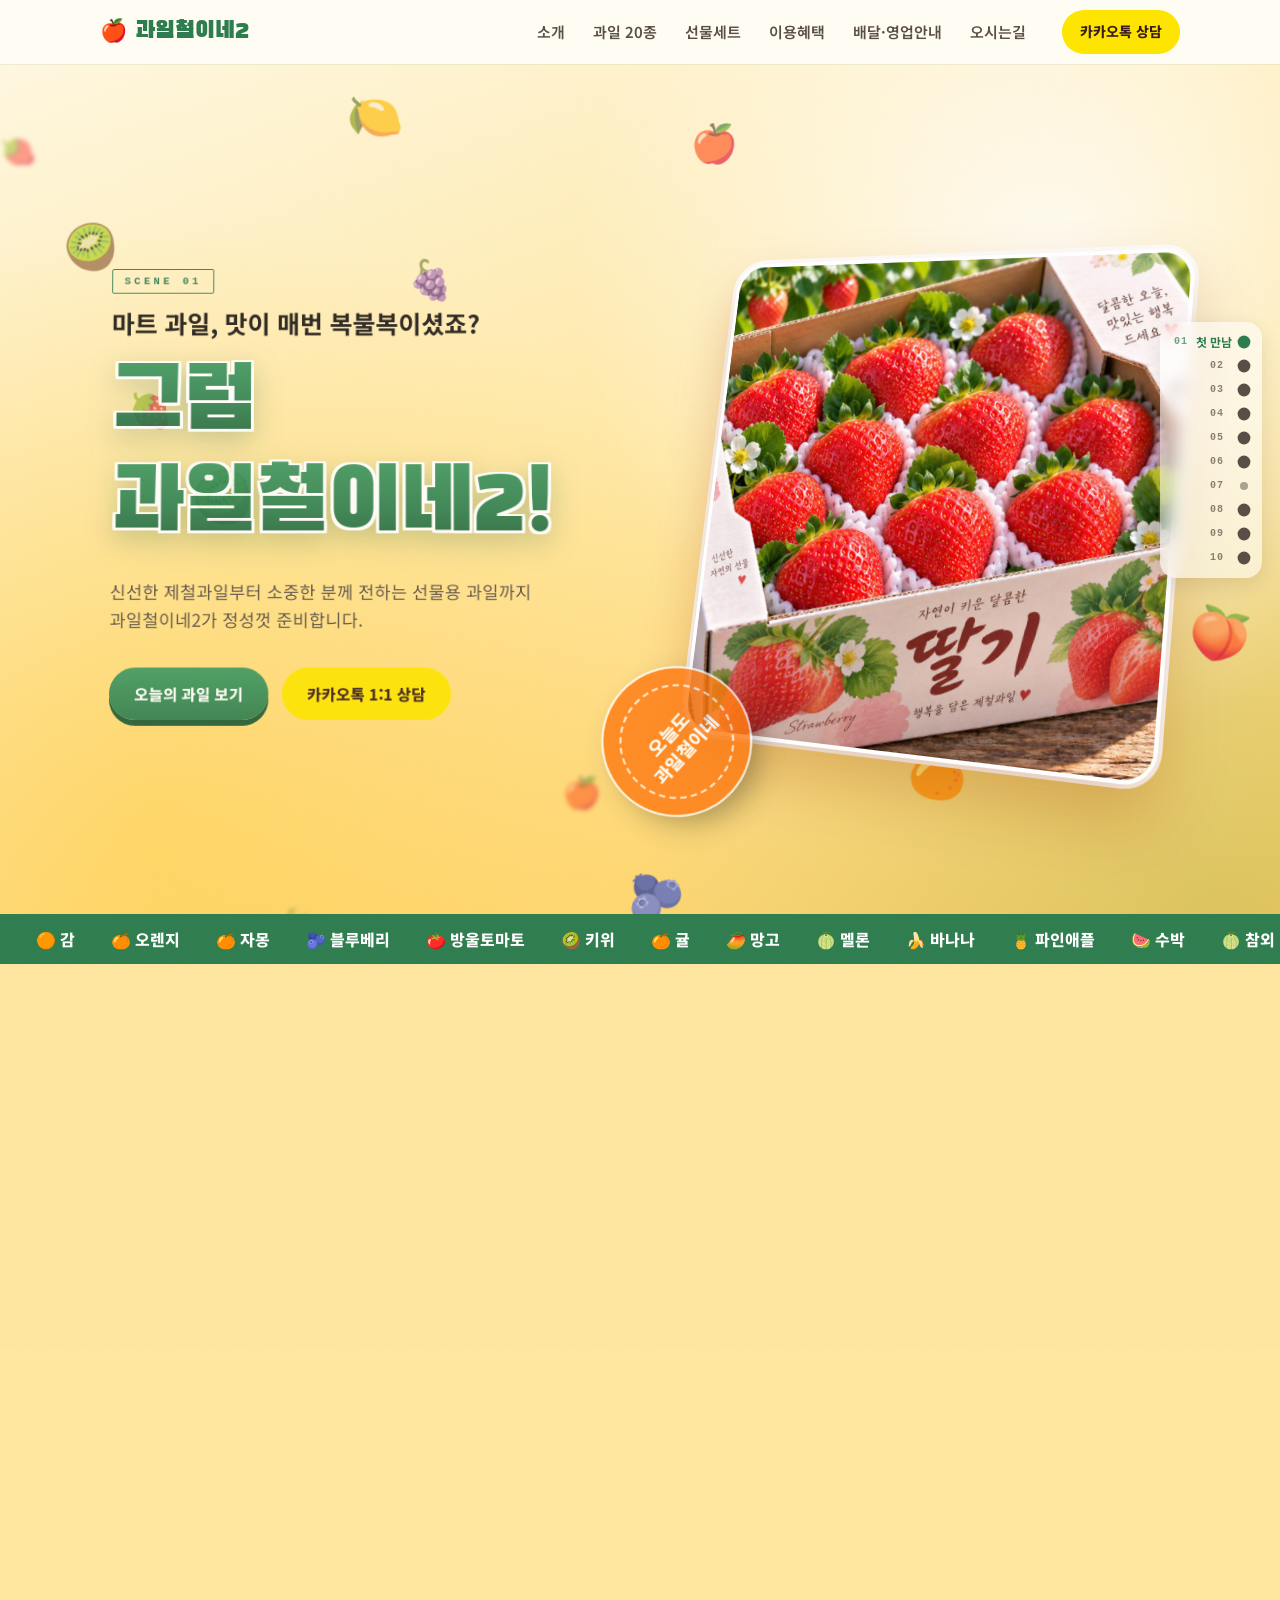
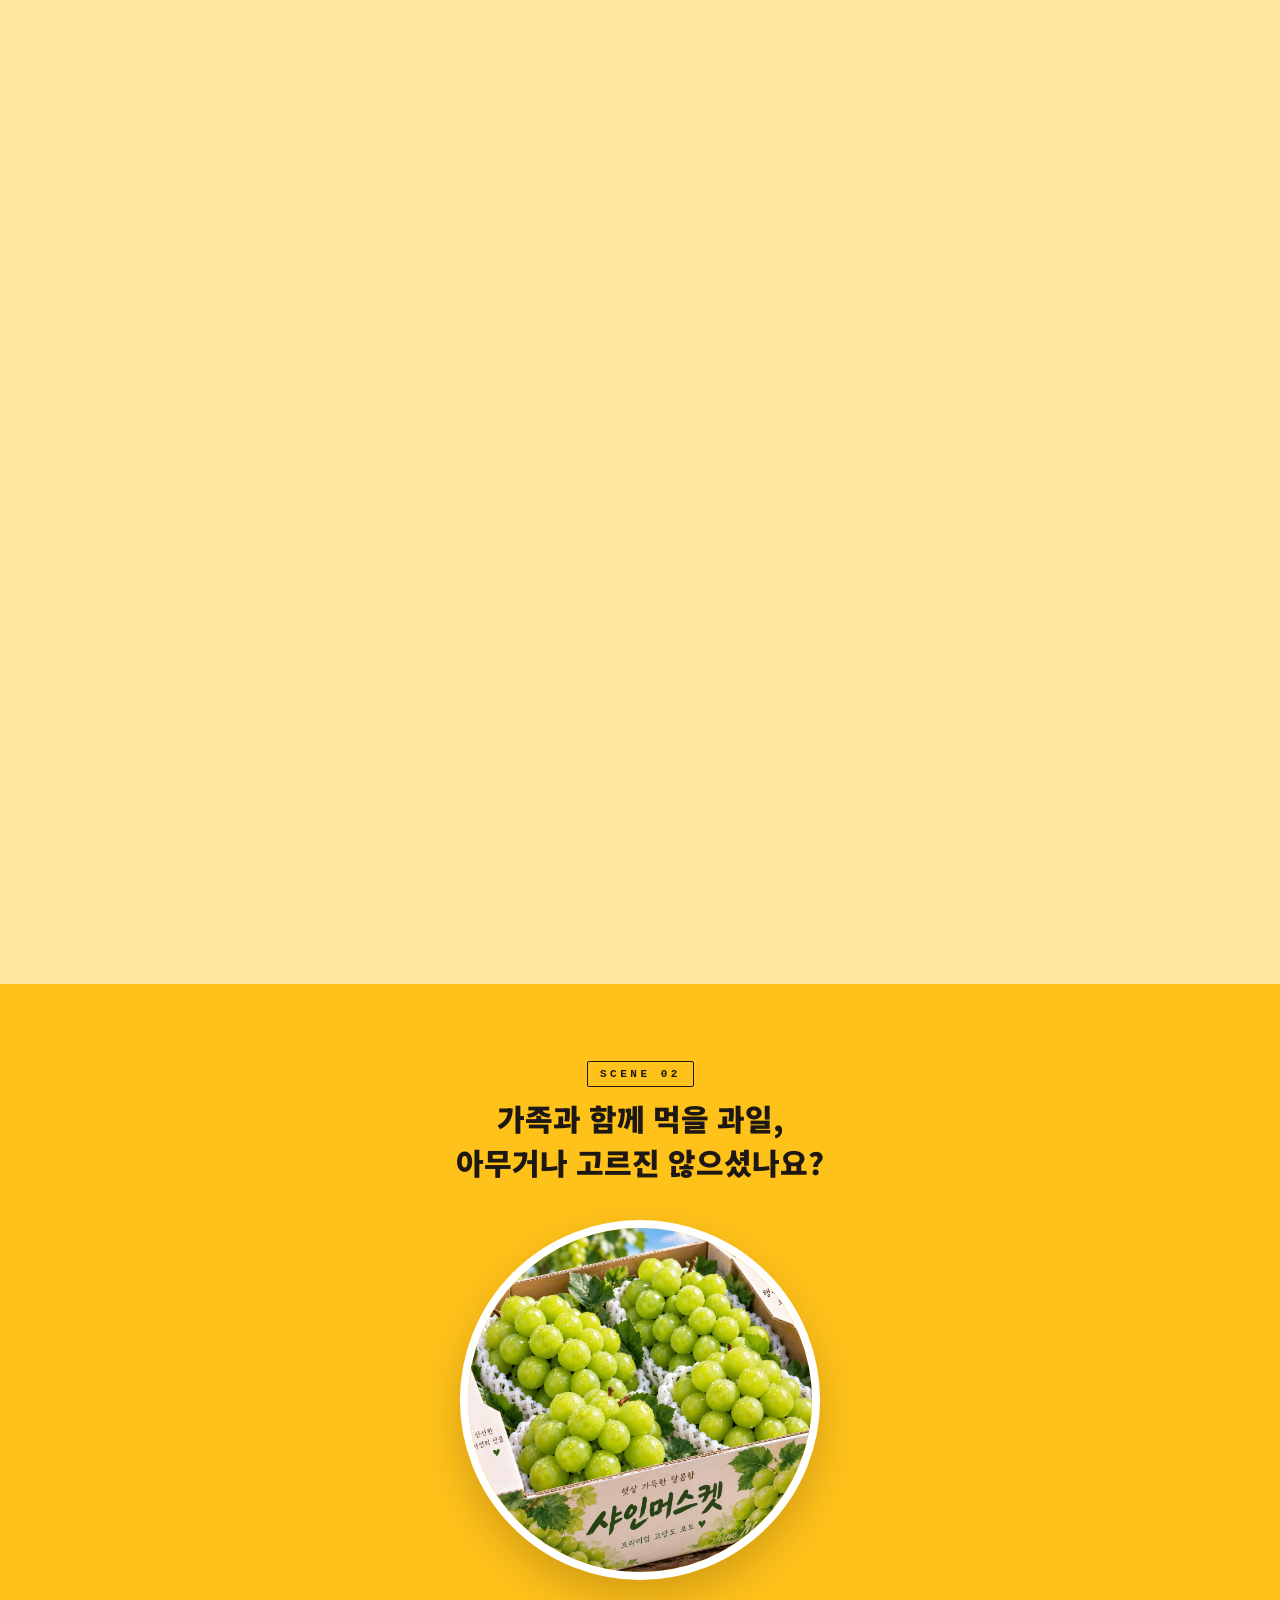
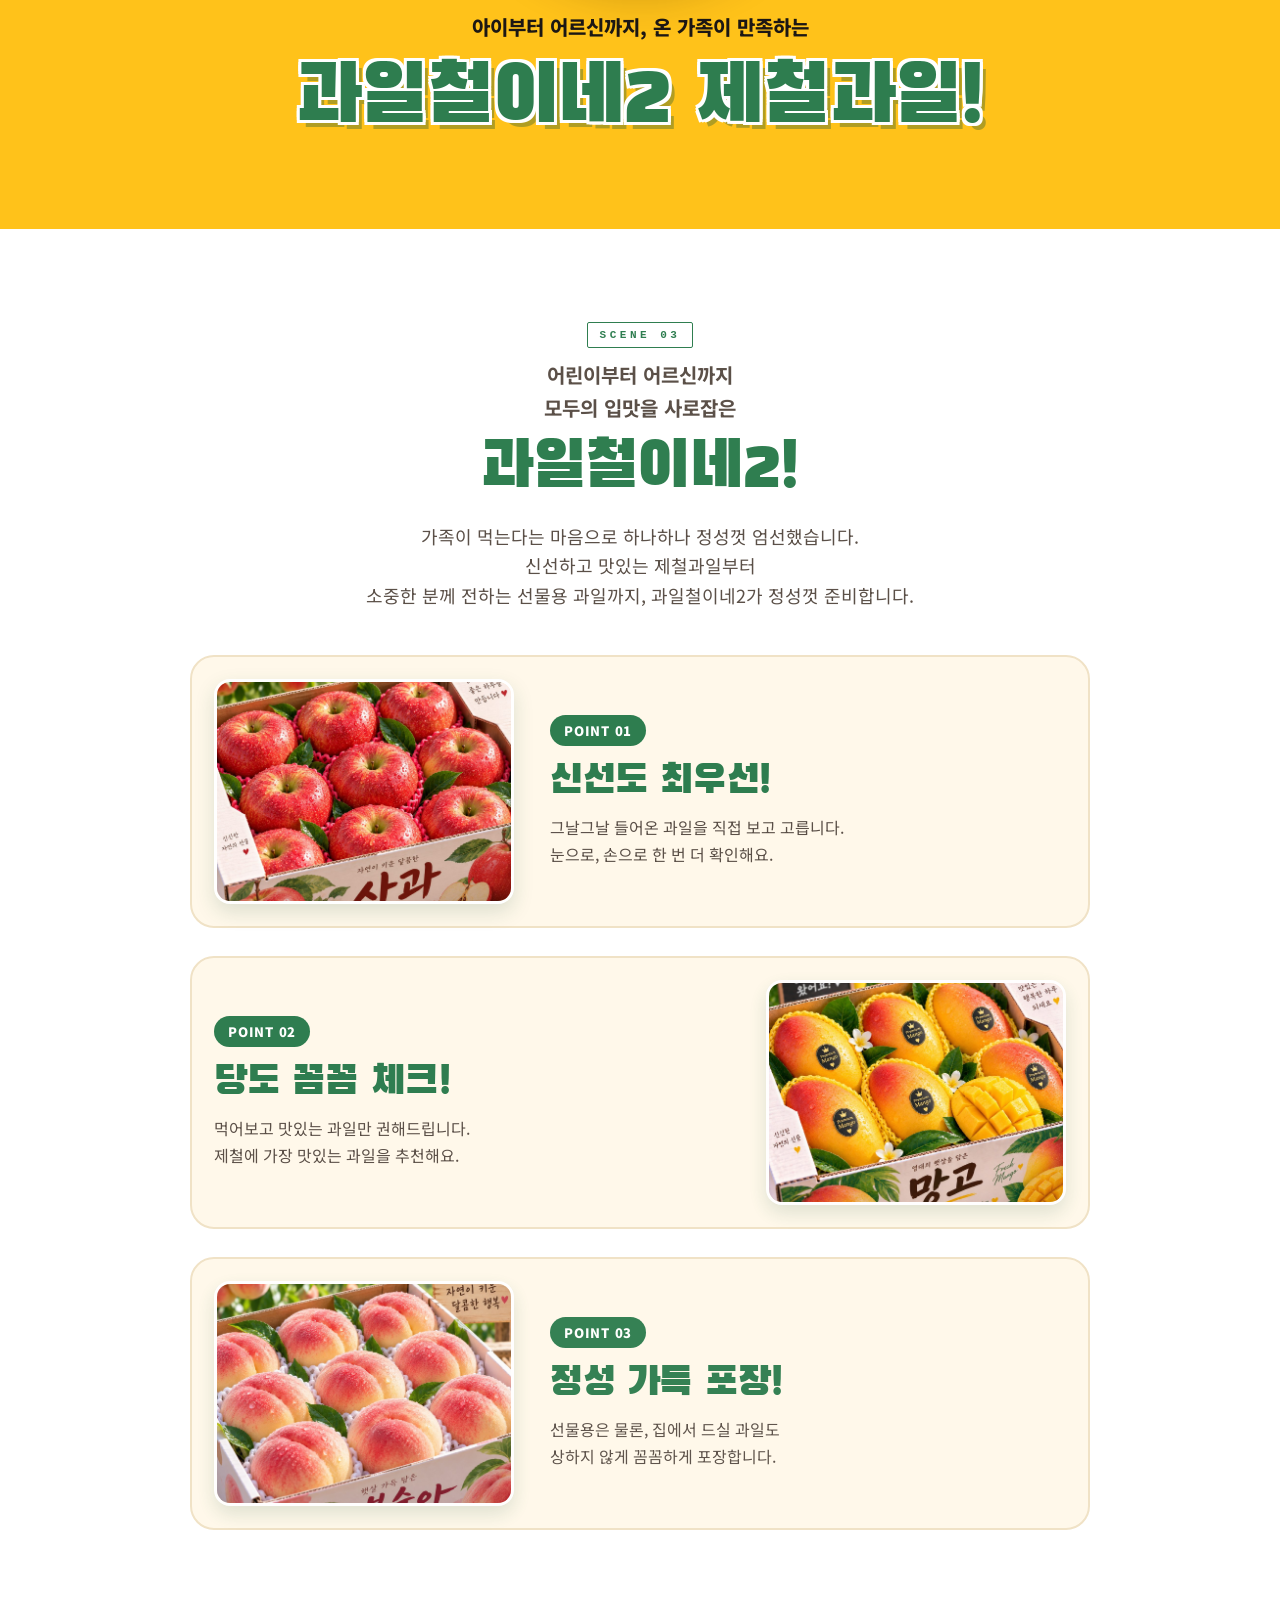
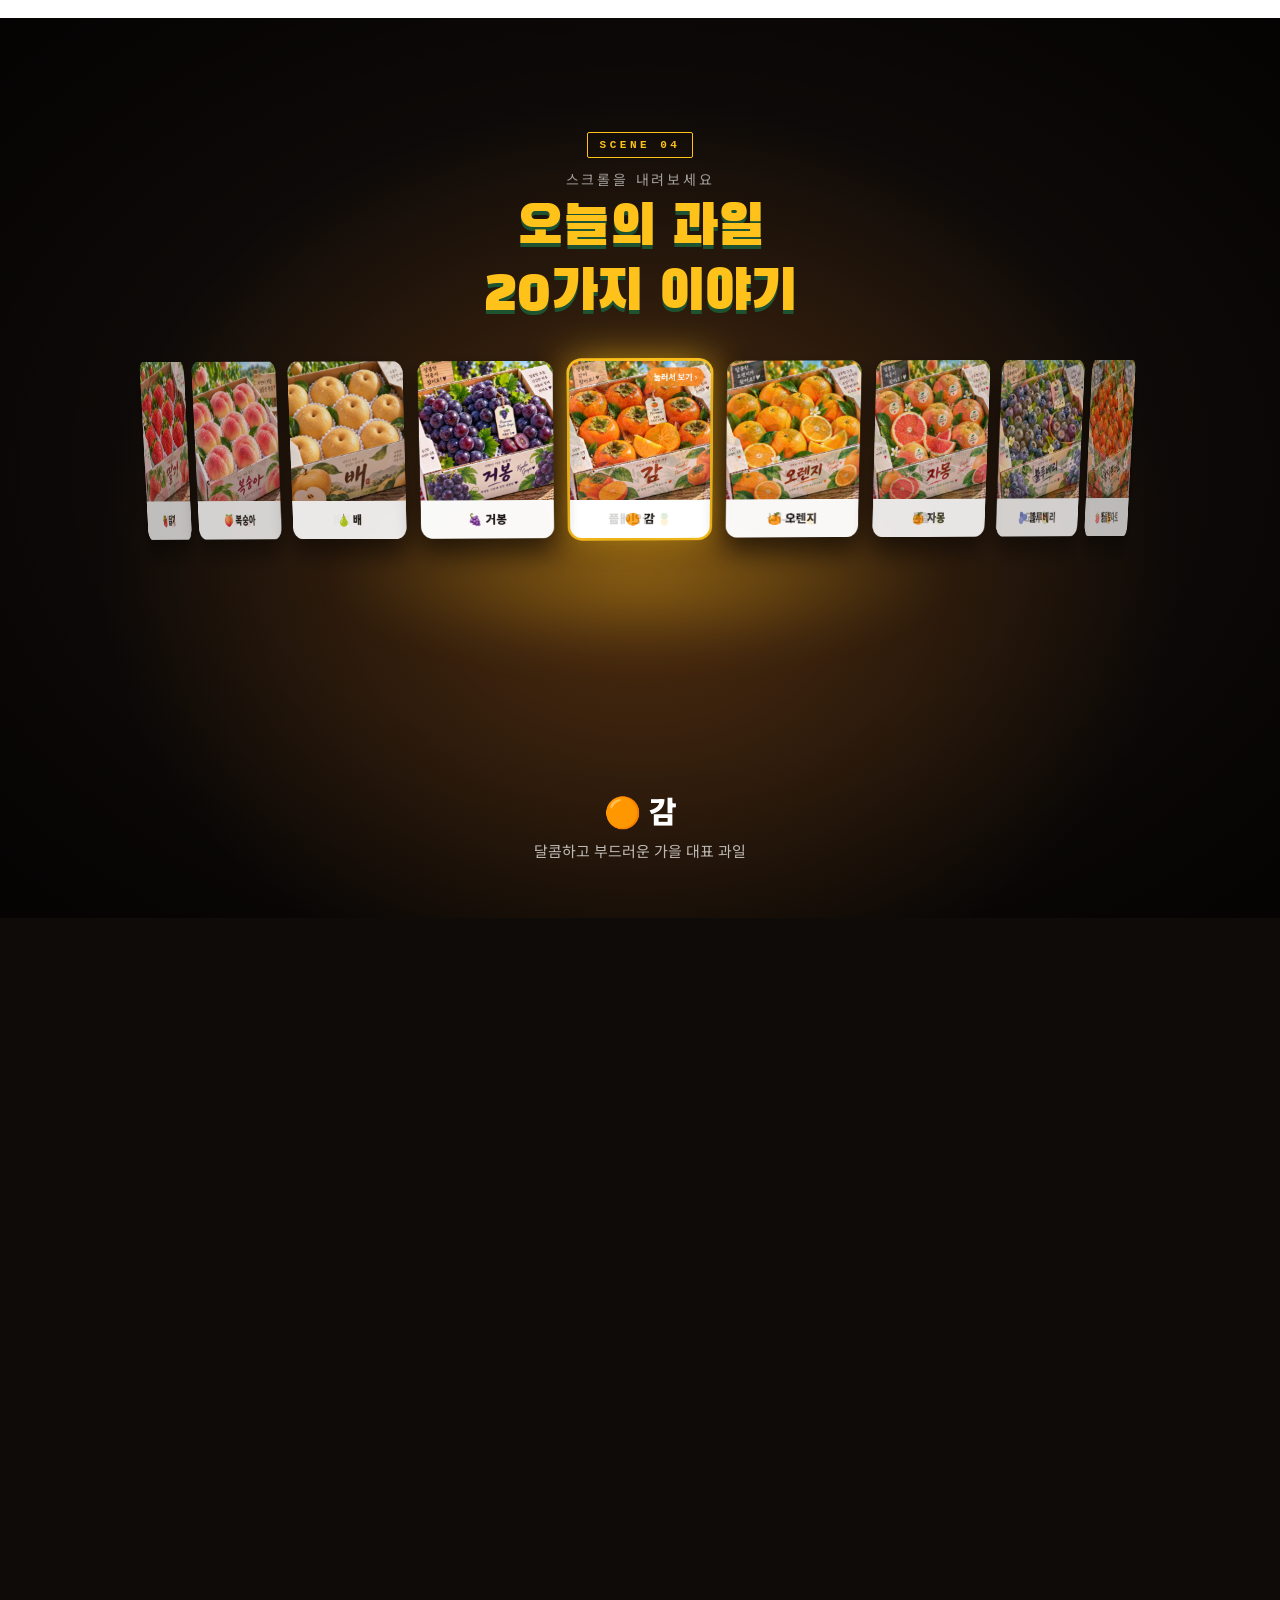
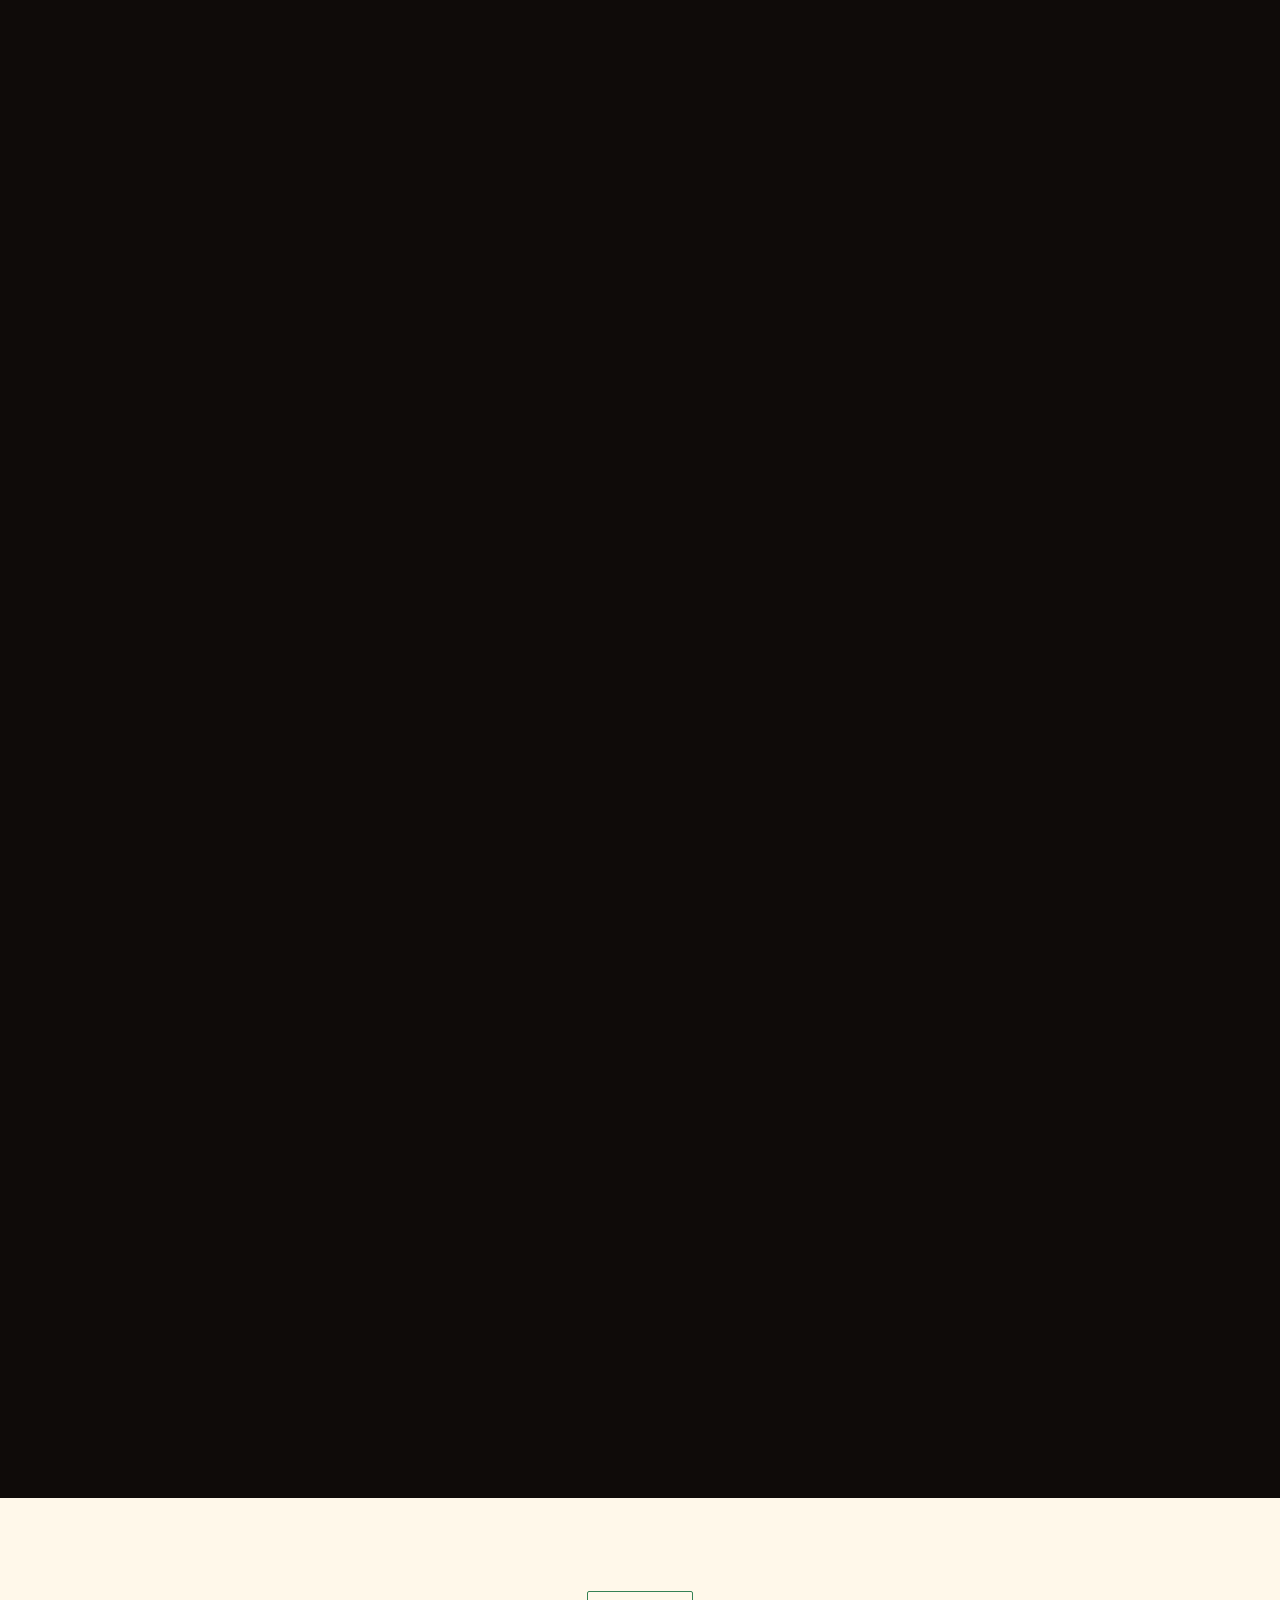
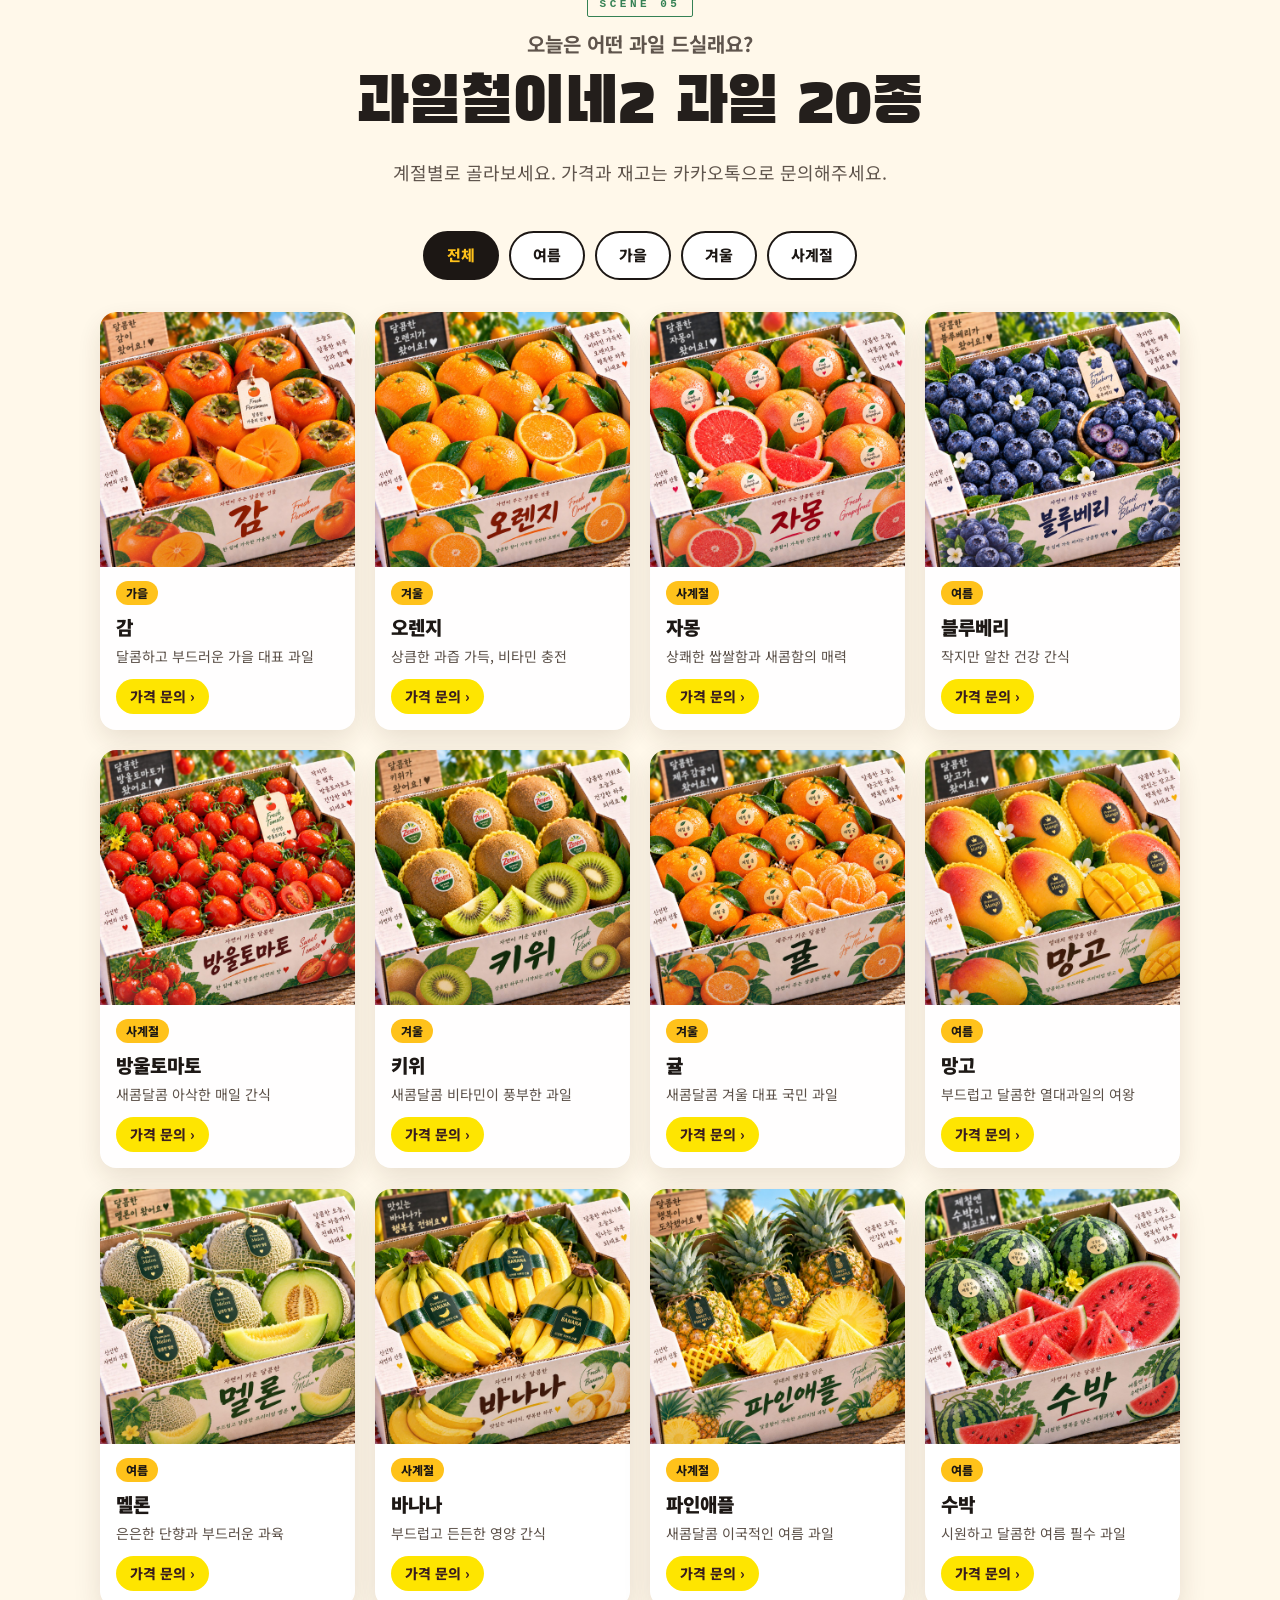
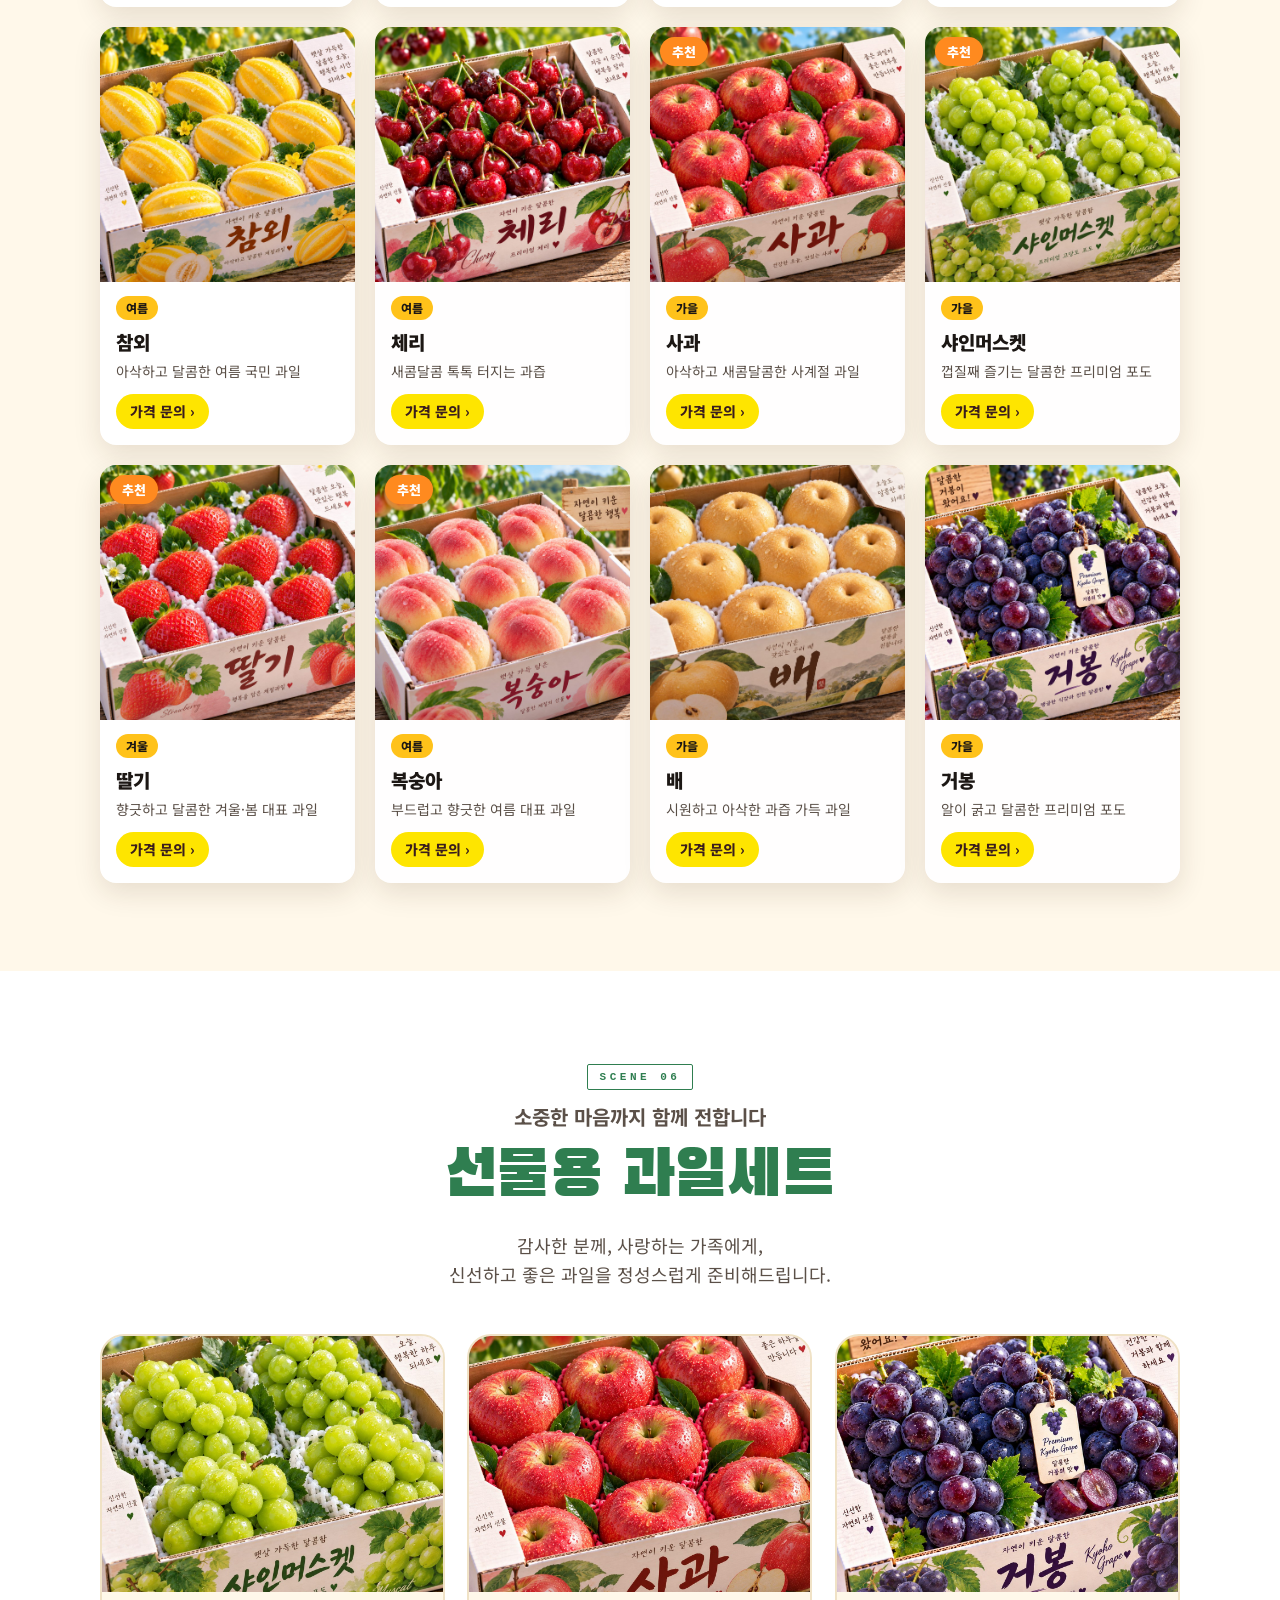
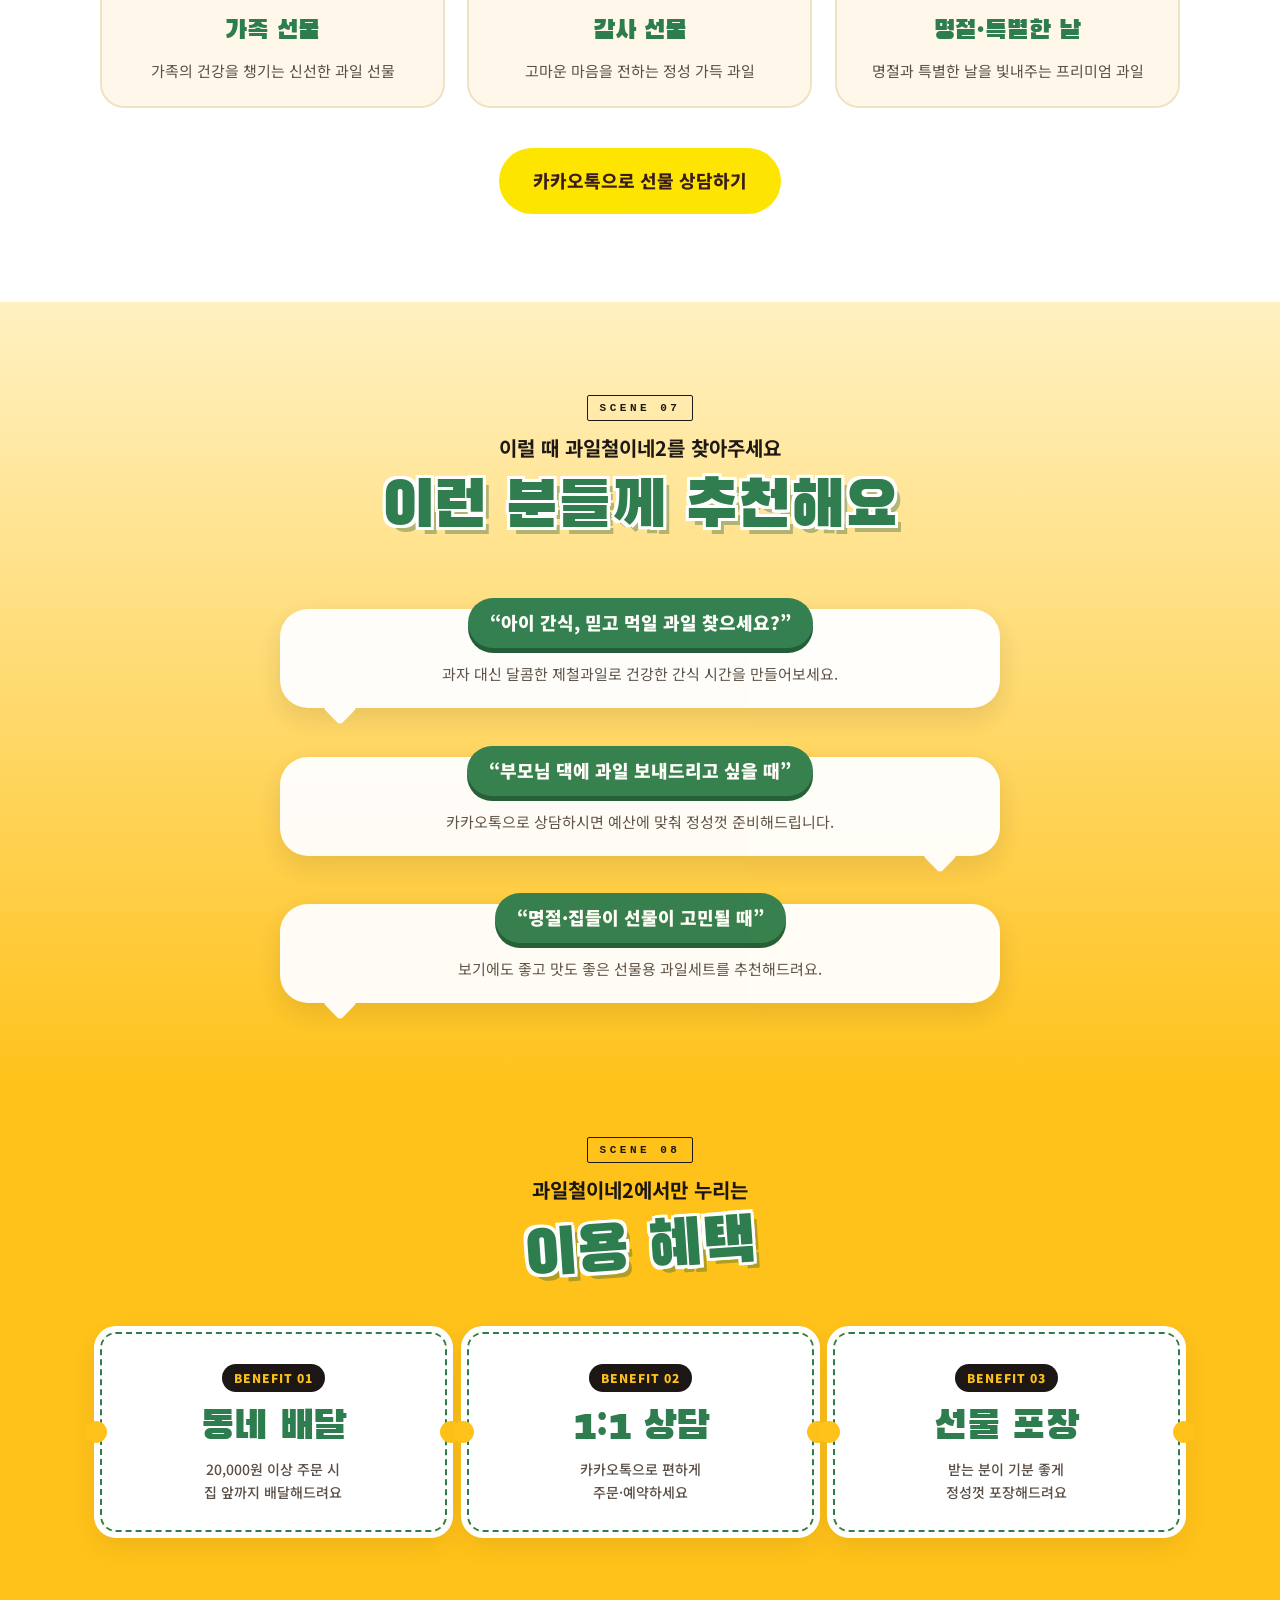
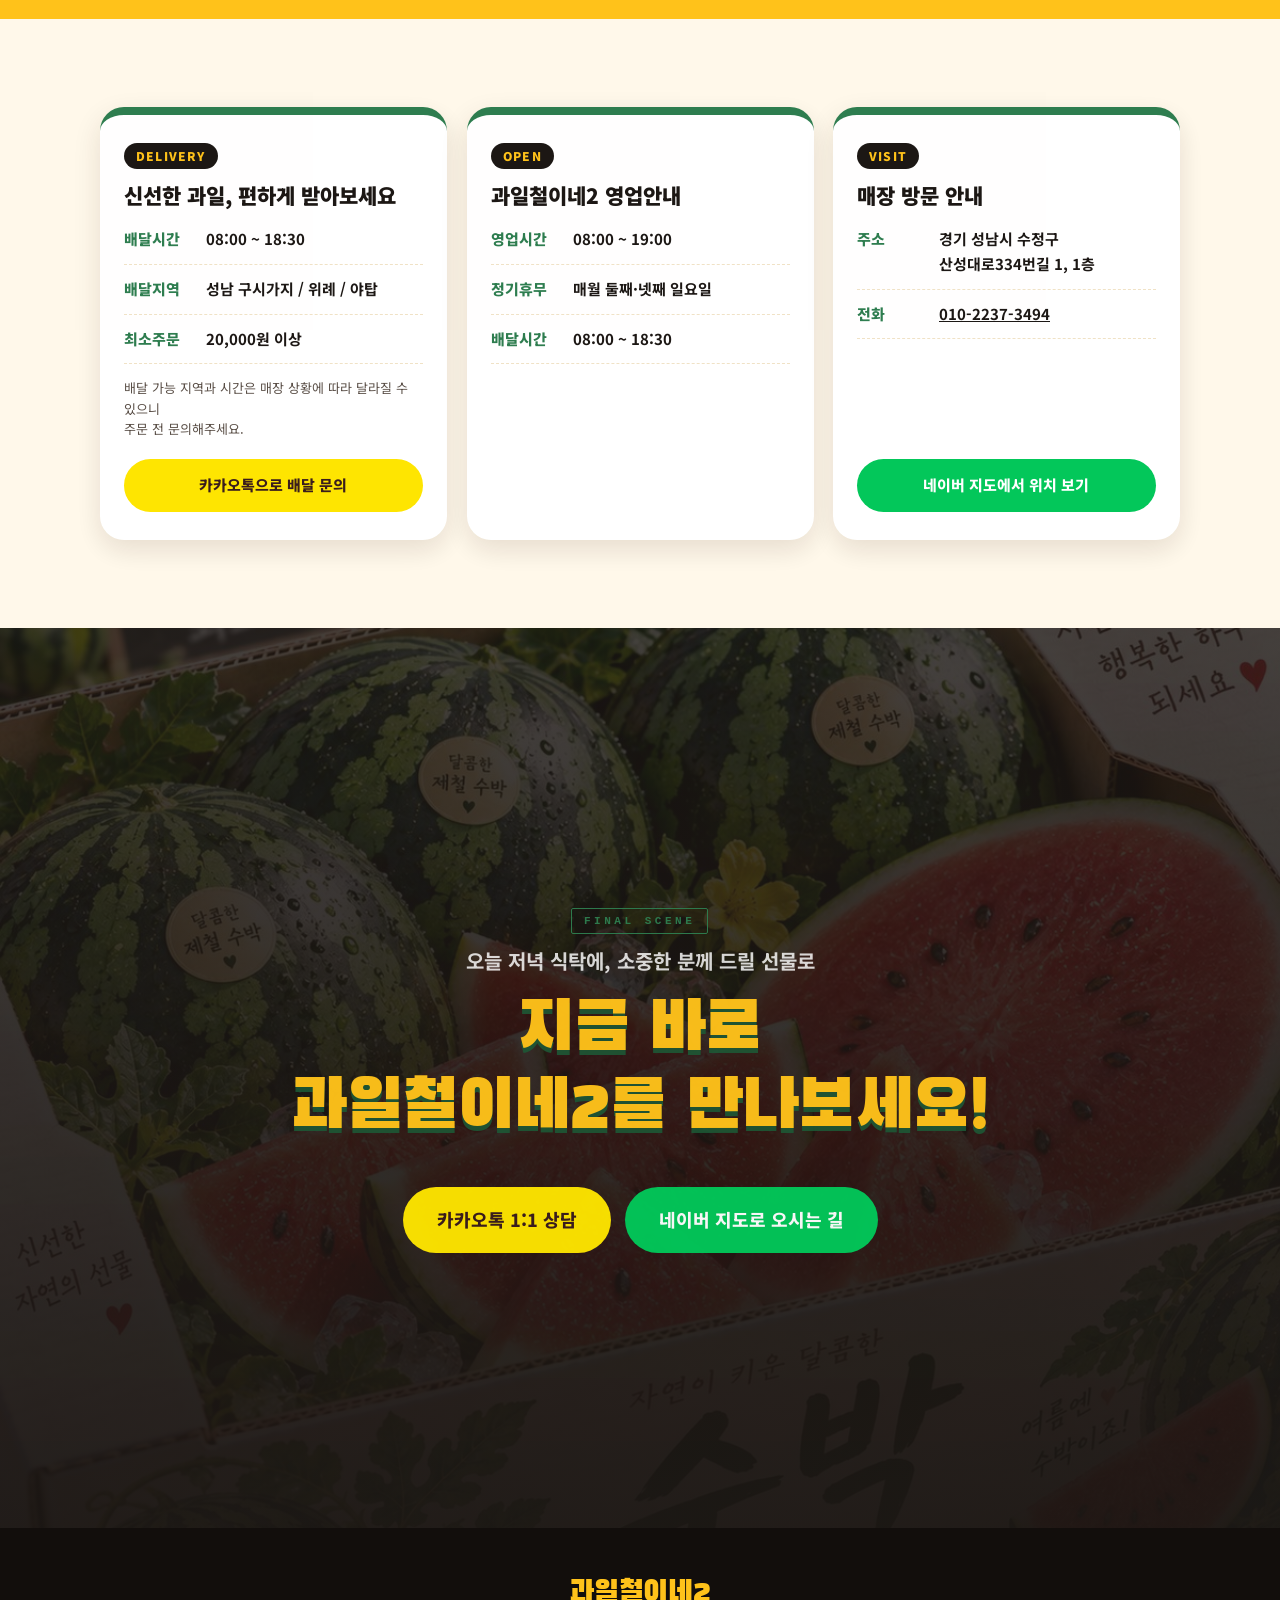
==== index.html @ eb109dd4 "앱 내장 브라우저에서 과일 20종 쇼케이스 카드가 안 보이던 문제 수정 - 오래된 브라우저가 모르는 CSS 'inset'을 top/right/bottom/left로 교체   (쇼케" ====
<!DOCTYPE html>
<html lang="ko">
<head>
<meta charset="UTF-8" />
<meta name="viewport" content="width=device-width, initial-scale=1.0, viewport-fit=cover" />
<title>과일철이네2 | 신선한 제철과일·선물용 과일</title>
<meta name="description" content="가족에게 드리는 마음으로 좋은 과일만 정성껏 고르는 과일철이네2. 신선한 제철과일, 선물용 과일, 지역 배달을 만나보세요." />
<meta name="theme-color" content="#ffe9a6" />

<!-- Open Graph 기본 메타태그 -->
<meta property="og:type" content="website" />
<meta property="og:title" content="과일철이네2 | 신선한 제철과일·선물용 과일" />
<meta property="og:description" content="가족에게 드리는 마음으로 좋은 과일만 정성껏 고르는 과일철이네2. 신선한 제철과일, 선물용 과일, 지역 배달을 만나보세요." />
<meta property="og:locale" content="ko_KR" />
<meta property="og:image" content="public/images/fruits/17-strawberry.jpg" />

<!-- 파비콘 (사과 이모지, 별도 파일 없이 바로 표시됩니다) -->
<link rel="icon" href="data:image/svg+xml,%3Csvg xmlns='http://www.w3.org/2000/svg' viewBox='0 0 100 100'%3E%3Ctext y='.9em' font-size='90'%3E%F0%9F%8D%8E%3C/text%3E%3C/svg%3E" />

<!-- 글꼴 (인터넷이 안 되면 기본 글꼴로 자동 표시됩니다) -->
<link rel="preconnect" href="https://fonts.googleapis.com" />
<link rel="preconnect" href="https://fonts.gstatic.com" crossorigin />
<link href="https://fonts.googleapis.com/css2?family=Black+Han+Sans&family=Noto+Sans+KR:wght@400;500;700;900&display=swap" rel="stylesheet" />

<!-- 영화 같은 3D 스크롤 효과 켜기 ("동작 줄이기" 설정 기기에서는 자동으로 꺼집니다) -->
<script>
  if (!(window.matchMedia && window.matchMedia("(prefers-reduced-motion: reduce)").matches)) {
    document.documentElement.classList.add("cinema");
  }
</script>
<!-- 디자인을 고친 뒤에는 아래 ?v= 뒤 숫자를 바꾸면 손님 휴대폰에 새 디자인이 바로 보입니다 -->
<link rel="stylesheet" href="css/style.css?v=20260924b" />
<link rel="stylesheet" href="css/cinema.css?v=20260924b" />
</head>
<body>

<!-- 영화 효과: 오프닝 타이틀, 위아래 검은 띠, 필름 질감, 진행바 -->
<div class="film-intro" id="film-intro" aria-hidden="true">
  <p class="film-intro-small">A FRESH FRUIT STORY</p>
  <p class="film-intro-title" data-config="storeName">과일철이네2</p>
</div>
<div class="letterbox letterbox-top" aria-hidden="true"></div>
<div class="letterbox letterbox-bottom" aria-hidden="true"></div>
<div class="film-grain" aria-hidden="true"></div>
<div class="scroll-progress" aria-hidden="true"><span id="scroll-progress-bar"></span></div>
<nav class="scene-nav" id="scene-nav" aria-label="장면 바로가기"></nav>

<!-- ============================================================ -->
<!-- ① 상단 헤더 -->
<!-- ============================================================ -->
<header class="site-header" id="site-header">
  <div class="header-inner">
    <a href="#hero" class="logo"><span class="logo-mark">🍎</span><span data-config="storeName">과일철이네2</span></a>

    <nav class="main-nav" id="main-nav">
      <a href="#about" class="nav-link">소개</a>
      <a href="#showcase" class="nav-link">과일 20종</a>
      <a href="#gift" class="nav-link">선물세트</a>
      <a href="#benefits" class="nav-link">이용혜택</a>
      <a href="#info" class="nav-link">배달·영업안내</a>
      <a href="#visit" class="nav-link">오시는길</a>
    </nav>

    <a href="#" class="btn btn-kakao btn-header-kakao">카카오톡 상담</a>

    <button class="menu-toggle" id="menu-toggle" aria-label="메뉴 열기" aria-expanded="false">
      <span></span><span></span><span></span>
    </button>
  </div>
</header>

<main>

<!-- ============================================================ -->
<!-- ② 히어로 (검정 배경) -->
<!-- ============================================================ -->
<section class="hero scene-pin" id="hero" data-scene="hero" data-chapter="첫 만남">
  <div class="scene-stage hero-stage">
    <div class="hero-particles" id="hero-particles" aria-hidden="true"></div>

    <div class="wrap hero-inner">
      <div class="hero-text" id="hero-text">
        <span class="scene-no">SCENE 01</span>
        <p class="hero-question" data-config="hero.question">마트 과일, 맛이 매번 복불복이셨죠?</p>
        <h1 class="hero-headline display" data-config="hero.headline">그럼 과일철이네2!</h1>
        <p class="hero-sub" data-config-nl="hero.subCopy">신선한 제철과일부터 소중한 분께 전하는 선물용 과일까지<br />과일철이네2가 정성껏 준비합니다.</p>
        <div class="hero-buttons">
          <a href="#products" class="btn btn-primary">오늘의 과일 보기</a>
          <a href="#" class="btn btn-kakao">카카오톡 1:1 상담</a>
        </div>
      </div>

      <div class="hero-visual" id="hero-visual">
        <div class="hero-photo" id="hero-photo">
          <img data-config-img="hero.image" src="public/images/fruits/17-strawberry.jpg" alt="과일철이네2 딸기 선물세트" />
        </div>
        <div class="stamp" id="hero-stamp" data-config-nl="hero.stamp">오늘도<br />과일철이네</div>
      </div>
    </div>

    <p class="hero-caption display" id="hero-caption" data-config-nl="hero.caption">진짜 맛있는 과일은,<br />고르는 사람이 다릅니다.</p>

    <div class="scroll-cue" id="scroll-cue" aria-hidden="true"><span></span>SCROLL</div>

    <div class="hero-ticker" aria-hidden="true">
      <div class="ticker-track" id="ticker-track"></div>
    </div>
  </div>
</section>

<!-- ============================================================ -->
<!-- ③ 노란 띠 - 질문 & 큰 제목 -->
<!-- ============================================================ -->
<section class="hook stage3d" id="hook" data-chapter="질문">
  <div class="wrap hook-inner">
    <span class="scene-no dark" data-3d="rise">SCENE 02</span>
    <p class="hook-question" data-3d="rise" data-config-nl="hook.question">가족과 함께 먹을 과일,<br />아무거나 고르진 않으셨나요?</p>
    <div class="hook-circle" data-3d="coin">
      <img data-config-img="hook.image" src="public/images/fruits/16-shine-muscat.jpg" alt="과일철이네2 샤인머스켓" loading="lazy" />
    </div>
    <p class="hook-small" data-3d="rise" data-config="hook.smallCopy">아이부터 어르신까지, 온 가족이 만족하는</p>
    <h2 class="hook-big display outline" data-3d="standup" data-config="hook.bigCopy">과일철이네2 제철과일!</h2>
  </div>
</section>

<!-- ============================================================ -->
<!-- ④ 소개 + POINT 3가지 (흰 배경) -->
<!-- ============================================================ -->
<section class="section about stage3d" id="about" data-chapter="약속">
  <div class="wrap">
    <div class="section-head" data-3d="rise">
      <span class="scene-no">SCENE 03</span>
      <p class="eyebrow" data-config-nl="about.smallCopy">어린이부터 어르신까지<br />모두의 입맛을 사로잡은</p>
      <h2 class="section-title display red" data-config="about.title">과일철이네2!</h2>
      <p class="section-desc" data-config-nl="about.body"></p>
    </div>

    <div class="points" id="points">
      <!-- JS가 config.about.points 값으로 자동 채웁니다 -->
    </div>
  </div>
</section>

<!-- ============================================================ -->
<!-- ④-1 3D 회전 과일 쇼케이스 (스크롤하면 원형으로 돌아갑니다) -->
<!-- ============================================================ -->
<section class="showcase scene-pin" id="showcase" data-scene="ring" data-chapter="과일 20종" data-dark>
  <div class="scene-stage showcase-stage">
    <div class="showcase-glow" aria-hidden="true"></div>
    <div class="ring-viewport">
      <div class="ring" id="ring">
        <!-- JS가 config.fruits 값으로 20개 카드를 원형으로 배치합니다 -->
      </div>
    </div>
    <div class="showcase-center">
      <span class="scene-no">SCENE 04</span>
      <p class="showcase-small" data-config="showcase.smallCopy">스크롤을 내려보세요</p>
      <h2 class="showcase-title display" data-config-nl="showcase.title">오늘의 과일<br />20가지 이야기</h2>
    </div>
    <p class="showcase-now" id="showcase-now"></p>
  </div>
</section>

<!-- ============================================================ -->
<!-- ⑤ 과일 상품 20종 -->
<!-- ============================================================ -->
<section class="section products stage3d" id="products" data-chapter="골라보기">
  <div class="wrap">
    <div class="section-head" data-3d="rise">
      <span class="scene-no">SCENE 05</span>
      <p class="eyebrow" data-config="products.smallCopy">오늘은 어떤 과일 드실래요?</p>
      <h2 class="section-title display" data-config="products.title">과일철이네2 과일 20종</h2>
      <p class="section-desc" data-config="products.subtitle"></p>
    </div>

    <div class="season-tabs" id="season-tabs" role="tablist" aria-label="계절별 과일 보기">
      <!-- JS가 계절 탭을 자동으로 만듭니다 -->
    </div>

    <div class="fruit-grid" id="fruit-grid">
      <!-- JS가 config.fruits(20개) 값으로 자동 채웁니다 -->
    </div>
  </div>
</section>

<!-- ============================================================ -->
<!-- ⑥ 선물용 과일 -->
<!-- ============================================================ -->
<section class="section gift stage3d" id="gift" data-chapter="선물">
  <div class="wrap">
    <div class="section-head" data-3d="rise">
      <span class="scene-no">SCENE 06</span>
      <p class="eyebrow" data-config="gift.smallCopy">소중한 마음까지 함께 전합니다</p>
      <h2 class="section-title display red" data-config="gift.title">선물용 과일세트</h2>
      <p class="section-desc" data-config-nl="gift.body"></p>
    </div>

    <div class="gift-cards" id="gift-cards">
      <!-- JS가 config.gift.cards 값으로 자동 채웁니다 -->
    </div>

    <div class="section-cta" data-3d="rise">
      <a href="#" class="btn btn-kakao btn-large">카카오톡으로 선물 상담하기</a>
    </div>
  </div>
</section>

<!-- ============================================================ -->
<!-- ⑦ 이런 분들께 추천해요 (주황 배경 말풍선) -->
<!-- ============================================================ -->
<section class="section recommend stage3d" id="recommend" data-chapter="추천">
  <div class="wrap">
    <div class="section-head" data-3d="rise">
      <span class="scene-no dark">SCENE 07</span>
      <p class="eyebrow dark" data-config="recommend.smallCopy">이럴 때 과일철이네2를 찾아주세요</p>
      <h2 class="section-title display outline" data-config="recommend.title">이런 분들께 추천해요</h2>
    </div>
    <div class="bubbles" id="bubbles">
      <!-- JS가 config.recommend.items 값으로 자동 채웁니다 -->
    </div>
  </div>
</section>

<!-- ============================================================ -->
<!-- ⑧ 이용 혜택 (쿠폰) -->
<!-- ============================================================ -->
<section class="section benefits stage3d" id="benefits" data-chapter="혜택">
  <div class="wrap">
    <div class="section-head" data-3d="rise">
      <span class="scene-no dark">SCENE 08</span>
      <p class="eyebrow dark" data-config="benefits.smallCopy">과일철이네2에서만 누리는</p>
      <h2 class="section-title display outline tilt" data-config="benefits.title">이용 혜택</h2>
    </div>
    <div class="coupons" id="coupons">
      <!-- JS가 config.benefits.items 값으로 자동 채웁니다 -->
    </div>
  </div>
</section>

<!-- ============================================================ -->
<!-- ⑨ 배달 / 영업 안내 -->
<!-- ============================================================ -->
<section class="section info stage3d" id="info" data-chapter="안내">
  <div class="wrap">
    <div class="info-grid">
      <div class="info-box" id="delivery" data-3d="rise" data-i="0">
        <span class="info-badge">DELIVERY</span>
        <h3 class="info-title" data-config="delivery.title">신선한 과일, 편하게 받아보세요</h3>
        <dl class="info-list">
          <div><dt>배달시간</dt><dd data-config="delivery.time">08:00 ~ 18:30</dd></div>
          <div><dt>배달지역</dt><dd id="delivery-areas">성남 구시가지 / 위례 / 야탑</dd></div>
          <div><dt>최소주문</dt><dd data-config="delivery.minOrder">20,000원 이상</dd></div>
        </dl>
        <p class="info-note" data-config-nl="delivery.note"></p>
        <a href="#" class="btn btn-kakao">카카오톡으로 배달 문의</a>
      </div>

      <div class="info-box" id="hours" data-3d="rise" data-i="1">
        <span class="info-badge">OPEN</span>
        <h3 class="info-title" data-config="hours.title">과일철이네2 영업안내</h3>
        <dl class="info-list">
          <div><dt>영업시간</dt><dd data-config="hours.openTime">08:00 ~ 19:00</dd></div>
          <div><dt>정기휴무</dt><dd data-config="hours.closedDay">매월 둘째·넷째 일요일</dd></div>
          <div><dt>배달시간</dt><dd data-config="hours.deliveryTime">08:00 ~ 18:30</dd></div>
        </dl>
      </div>

      <div class="info-box" id="visit" data-3d="rise" data-i="2">
        <span class="info-badge">VISIT</span>
        <h3 class="info-title">매장 방문 안내</h3>
        <dl class="info-list">
          <div><dt>주소</dt><dd id="visit-address">주소 준비중입니다. 카카오톡으로 문의해주세요.</dd></div>
          <div id="visit-phone-row" hidden><dt>전화</dt><dd><a id="visit-phone" href="#"></a></dd></div>
        </dl>
        <a href="#" class="btn btn-naver">네이버 지도에서 위치 보기</a>
      </div>
    </div>
  </div>
</section>

<!-- ============================================================ -->
<!-- ⑩ 마지막 CTA (검정 배경) -->
<!-- ============================================================ -->
<section class="finale stage3d" id="contact" data-chapter="엔딩" data-dark>
  <div class="finale-bg" aria-hidden="true" data-3d="kenburns">
    <img data-config-img="finale.image" src="public/images/fruits/12-watermelon.jpg" alt="" loading="lazy" />
  </div>
  <div class="wrap finale-inner">
    <span class="scene-no" data-3d="rise">FINAL SCENE</span>
    <p class="finale-small" data-3d="rise" data-config="finale.smallCopy">오늘 저녁 식탁에, 소중한 분께 드릴 선물로</p>
    <h2 class="finale-big display" data-3d="zoom" data-config-nl="finale.bigCopy">지금 바로<br />과일철이네2를 만나보세요!</h2>
    <div class="contact-buttons" data-3d="rise">
      <a href="#" class="btn btn-kakao btn-large">카카오톡 1:1 상담</a>
      <a href="#" class="btn btn-naver btn-large">네이버 지도로 오시는 길</a>
    </div>
  </div>
</section>

</main>

<!-- ============================================================ -->
<!-- ⑪ 하단 Footer -->
<!-- ============================================================ -->
<footer class="site-footer">
  <div class="wrap footer-inner">
    <p class="footer-store-name display" data-config="storeName">과일철이네2</p>
    <p class="footer-copy" data-config-nl="mainCopy">가족에게 드리는 마음으로, 좋은 과일만 정성껏</p>
    <nav class="footer-links">
      <a href="#about">소개</a>
      <a href="#products">과일 20종</a>
      <a href="#gift">선물세트</a>
      <a href="#benefits">이용혜택</a>
      <a href="#info">배달·영업안내</a>
      <a href="#visit">오시는길</a>
    </nav>
    <p class="footer-bottom">© <span id="footer-year">2026</span> <span data-config="storeName">과일철이네2</span>. All rights reserved.</p>
  </div>
</footer>

<!-- 모바일 하단 고정 상담바 -->
<div class="mobile-fixed-bar" id="mobile-fixed-bar">
  <a href="#" class="mobile-bar-btn btn-kakao">카카오톡 상담</a>
  <a href="#" class="mobile-bar-btn btn-naver">오시는 길</a>
</div>

<script src="config/site-config.js?v=20260924b"></script>
<script src="js/main.js?v=20260924b"></script>
<script src="js/cinema.js?v=20260924b"></script>
</body>
</html>
---- css/style.css ----
/* ============================================================
   과일철이네2 홈페이지 스타일시트
   - 상세페이지 스타일: 검정 히어로 → 노란 띠 → POINT → 상품 →
     말풍선 → 쿠폰 → 안내 → 검정 마무리
   ============================================================ */

/* ---------- 색상 / 기본 변수 ---------- */
:root {
  --ink: #1c1714;
  --ink-2: #2b221d;
  --ink-soft: #5a4f47;
  --yellow: #ffc21a;
  --yellow-light: #ffe07a;
  /* ★ 홈페이지 3가지 색 ★
     초록(메인: 제목·로고·버튼) / 노랑(바탕 띠) / 주황(작은 강조) */
  --green: #2e7d4f;
  --green-deep: #1d5a36;
  --green-light: #e8f4ec;
  --orange: #ff8a1f;
  --orange-deep: #ff7a0f;
  --cream: #fff8ea;
  --cream-2: #fdf0d5;
  --white: #ffffff;
  --line: #f0e2c6;

  --color-kakao: #fee500;
  --color-kakao-text: #3a1d1d;
  --color-naver: #03c75a;
  --color-naver-text: #ffffff;

  --font-body: "Noto Sans KR", "Apple SD Gothic Neo", "Malgun Gothic", -apple-system,
    BlinkMacSystemFont, "Segoe UI", Roboto, sans-serif;
  --font-display: "Black Han Sans", "Noto Sans KR", "Apple SD Gothic Neo", "Malgun Gothic", sans-serif;

  --radius-lg: 24px;
  --radius-md: 16px;
  --radius-pill: 999px;
  --shadow: 0 10px 28px rgba(60, 30, 5, 0.12);
  --shadow-strong: 0 18px 40px rgba(60, 30, 5, 0.22);
  --header-height: 64px;
  --max-width: 1120px;
}

/* ---------- 기본 리셋 ---------- */
* {
  box-sizing: border-box;
}

html {
  scroll-behavior: smooth;
}

body {
  margin: 0;
  background: var(--cream);
  color: var(--ink);
  font-family: var(--font-body);
  font-size: 17px;
  line-height: 1.65;
  -webkit-font-smoothing: antialiased;
  overflow-x: hidden;
  width: 100%;
  word-break: keep-all;
}

img {
  max-width: 100%;
  display: block;
}

a {
  color: inherit;
  text-decoration: none;
}

h1, h2, h3, p, dl, dd {
  margin: 0;
}

button {
  font: inherit;
}

[hidden] {
  display: none !important;
}

section {
  scroll-margin-top: var(--header-height);
}

.wrap {
  max-width: var(--max-width);
  margin: 0 auto;
  padding-left: 20px;
  padding-right: 20px;
}

/* ---------- 제목 공통 ---------- */
.display {
  font-family: var(--font-display);
  /* Black Han Sans는 한 가지 굵기뿐이라 가짜 굵게를 막고,
     글꼴이 못 불러와질 때는 기본 글꼴을 가장 굵게 보여줍니다 */
  font-weight: 900;
  font-synthesis: none;
  letter-spacing: -0.01em;
  line-height: 1.15;
}

/* 흰 테두리 + 그림자가 들어간 빨간 글씨 (상세페이지 느낌) */
.outline {
  color: var(--green);
  text-shadow:
    -3px -3px 0 #fff, 3px -3px 0 #fff, -3px 3px 0 #fff, 3px 3px 0 #fff,
    0 -3px 0 #fff, 0 3px 0 #fff, -3px 0 0 #fff, 3px 0 0 #fff,
    6px 7px 0 rgba(29, 90, 54, 0.35);
}

.tilt {
  display: inline-block;
  transform: rotate(-4deg);
}

.red {
  color: var(--green);
}

.section {
  padding: 88px 0;
}

.section-head {
  text-align: center;
  margin-bottom: 44px;
}

.eyebrow {
  font-weight: 700;
  font-size: clamp(16px, 2.2vw, 20px);
  color: var(--ink-soft);
  margin-bottom: 8px;
}

.eyebrow.dark {
  color: var(--ink);
}

.section-title {
  font-size: clamp(38px, 7vw, 64px);
}

.section-desc {
  margin-top: 16px;
  color: var(--ink-soft);
  font-size: clamp(15px, 1.9vw, 18px);
}

.section-desc:empty {
  display: none;
}

.section-cta {
  margin-top: 40px;
  text-align: center;
}

/* ---------- 버튼 ---------- */
.btn {
  display: inline-flex;
  align-items: center;
  justify-content: center;
  gap: 6px;
  padding: 14px 26px;
  border-radius: var(--radius-pill);
  font-weight: 800;
  font-size: 16px;
  border: none;
  cursor: pointer;
  transition: transform 0.2s ease, box-shadow 0.2s ease, filter 0.2s ease;
  white-space: nowrap;
}

.btn-large {
  padding: 18px 34px;
  font-size: 18px;
}

.btn-primary {
  background: linear-gradient(180deg, #3f9a62 0%, var(--green) 100%);
  color: var(--white);
  box-shadow: 0 6px 0 var(--green-deep);
}

.btn-kakao {
  background: var(--color-kakao);
  color: var(--color-kakao-text);
}

.btn-naver {
  background: var(--color-naver);
  color: var(--color-naver-text);
}

@media (hover: hover) {
  .btn:hover {
    transform: translateY(-2px);
    filter: brightness(1.04);
    box-shadow: var(--shadow);
  }
  .btn-primary:hover {
    box-shadow: 0 8px 0 var(--green-deep);
  }
}

.btn:active {
  transform: translateY(1px);
}

/* ---------- 헤더 ---------- */
.site-header {
  position: sticky;
  top: 0;
  z-index: 100;
  height: var(--header-height);
  background: rgba(28, 23, 20, 0.92);
  backdrop-filter: blur(10px);
  -webkit-backdrop-filter: blur(10px);
  color: var(--white);
  transition: box-shadow 0.2s ease;
}

.site-header.is-scrolled {
  box-shadow: 0 6px 20px rgba(0, 0, 0, 0.25);
}

.header-inner {
  max-width: var(--max-width);
  margin: 0 auto;
  height: 100%;
  padding: 0 20px;
  display: flex;
  align-items: center;
  gap: 24px;
}

.logo {
  display: inline-flex;
  align-items: center;
  gap: 8px;
  font-family: var(--font-display);
  font-weight: 900;
  font-synthesis: none;
  font-size: 24px;
  color: var(--yellow);
  flex-shrink: 0;
}

.logo-mark {
  font-size: 22px;
}

.main-nav {
  display: flex;
  gap: 4px;
  margin-left: auto;
}

.nav-link {
  padding: 8px 12px;
  border-radius: var(--radius-pill);
  font-size: 15px;
  font-weight: 600;
  color: rgba(255, 255, 255, 0.85);
  transition: background 0.2s ease, color 0.2s ease;
}

.nav-link:hover {
  background: rgba(255, 194, 26, 0.16);
  color: var(--yellow);
}

.btn-header-kakao {
  padding: 10px 18px;
  font-size: 14px;
}

.menu-toggle {
  display: none;
  width: 44px;
  height: 44px;
  margin-left: auto;
  background: none;
  border: none;
  cursor: pointer;
  padding: 10px;
  flex-direction: column;
  justify-content: space-between;
}

.menu-toggle span {
  display: block;
  height: 3px;
  border-radius: 3px;
  background: var(--white);
  transition: transform 0.25s ease, opacity 0.25s ease;
}

.menu-toggle[aria-expanded="true"] span:nth-child(1) {
  transform: translateY(8.5px) rotate(45deg);
}
.menu-toggle[aria-expanded="true"] span:nth-child(2) {
  opacity: 0;
}
.menu-toggle[aria-expanded="true"] span:nth-child(3) {
  transform: translateY(-8.5px) rotate(-45deg);
}

/* ---------- 히어로 (검정) ---------- */
.hero {
  position: relative;
  background:
    radial-gradient(ellipse at 80% 20%, rgba(255, 138, 31, 0.22), transparent 55%),
    radial-gradient(ellipse at 10% 90%, rgba(46, 125, 79, 0.18), transparent 50%),
    var(--ink);
  color: var(--white);
  overflow: hidden;
}

.hero-inner {
  display: grid;
  grid-template-columns: 1.05fr 1fr;
  align-items: center;
  gap: 48px;
  padding-top: 72px;
  padding-bottom: 80px;
}

.hero-question {
  font-size: clamp(18px, 2.6vw, 26px);
  font-weight: 700;
  color: rgba(255, 255, 255, 0.92);
}

.hero-headline {
  margin-top: 10px;
  font-size: clamp(48px, 8.4vw, 92px);
  background: linear-gradient(180deg, var(--yellow-light) 0%, var(--yellow) 45%, var(--orange) 100%);
  -webkit-background-clip: text;
  background-clip: text;
  color: var(--yellow);
  -webkit-text-fill-color: transparent;
  filter: drop-shadow(0 6px 0 rgba(29, 90, 54, 0.85));
}

.hero-sub {
  margin-top: 22px;
  font-size: clamp(15px, 1.8vw, 18px);
  color: rgba(255, 255, 255, 0.78);
}

.hero-buttons {
  margin-top: 34px;
  display: flex;
  flex-wrap: wrap;
  gap: 14px;
}

.hero-visual {
  position: relative;
}

.hero-photo {
  border-radius: 32px;
  overflow: hidden;
  box-shadow: 0 30px 60px rgba(0, 0, 0, 0.55);
  border: 4px solid rgba(255, 194, 26, 0.9);
  aspect-ratio: 1 / 1;
}

.hero-photo img {
  width: 100%;
  height: 100%;
  object-fit: cover;
}

.stamp {
  position: absolute;
  left: -26px;
  bottom: -26px;
  width: 128px;
  height: 128px;
  border-radius: 50%;
  background: var(--orange-deep);
  color: var(--white);
  display: flex;
  align-items: center;
  justify-content: center;
  text-align: center;
  font-weight: 900;
  font-size: 17px;
  line-height: 1.3;
  transform: rotate(-12deg);
  box-shadow: 0 0 0 5px var(--orange-deep), 0 0 0 7px rgba(255, 255, 255, 0.9),
    0 14px 30px rgba(0, 0, 0, 0.45);
  outline: 2px dashed rgba(255, 255, 255, 0.85);
  outline-offset: -12px;
}

/* 흐르는 과일 이름 띠 */
.hero-ticker {
  background: var(--green);
  color: var(--white);
  overflow: hidden;
  white-space: nowrap;
  padding: 12px 0;
  font-weight: 800;
  font-size: 16px;
}

.ticker-track {
  display: inline-flex;
  gap: 36px;
  padding-left: 36px;
  animation: ticker 50s linear infinite;
}

@keyframes ticker {
  from {
    transform: translateX(0);
  }
  to {
    transform: translateX(-50%);
  }
}

/* ---------- 노란 띠 ---------- */
.hook {
  background: var(--yellow);
  text-align: center;
  padding: 72px 0 84px;
  position: relative;
}

.hook-question {
  font-size: clamp(20px, 3.2vw, 30px);
  font-weight: 900;
  line-height: 1.45;
}

.hook-circle {
  width: min(360px, 72vw);
  aspect-ratio: 1 / 1;
  margin: 36px auto 30px;
  border-radius: 50%;
  overflow: hidden;
  border: 8px solid var(--white);
  box-shadow: var(--shadow-strong);
}

.hook-circle img {
  width: 100%;
  height: 100%;
  object-fit: cover;
}

.hook-small {
  font-weight: 800;
  font-size: clamp(16px, 2.2vw, 20px);
}

.hook-big {
  margin-top: 10px;
  font-size: clamp(40px, 8vw, 80px);
}

/* ---------- 사진 공통 + 사진 없을 때 ---------- */
.photo {
  position: relative;
  overflow: hidden;
  background: var(--cream-2);
}

.photo img {
  width: 100%;
  height: 100%;
  object-fit: cover;
  transition: transform 0.4s ease;
}

.photo.is-error img {
  display: none;
}

.photo-fallback {
  position: absolute;
  top: 0;
  right: 0;
  bottom: 0;
  left: 0;
  display: none;
  flex-direction: column;
  align-items: center;
  justify-content: center;
  gap: 6px;
  background: linear-gradient(135deg, #fff3d6, #ffe3b8);
}

.photo.is-error .photo-fallback {
  display: flex;
}

.photo-emoji {
  font-size: 48px;
}

.photo-fallback-text {
  font-size: 13px;
  font-weight: 700;
  color: var(--ink-soft);
}

/* ---------- 소개 + POINT ---------- */
.about {
  background: var(--white);
}

.pill {
  display: inline-block;
  padding: 5px 14px;
  border-radius: var(--radius-pill);
  background: var(--green);
  color: var(--white);
  font-weight: 900;
  font-size: 13px;
  letter-spacing: 0.06em;
}

.points {
  display: grid;
  gap: 28px;
  max-width: 900px;
  margin: 0 auto;
}

.point {
  display: grid;
  grid-template-columns: 300px 1fr;
  align-items: center;
  gap: 36px;
  padding: 22px;
  border-radius: var(--radius-lg);
  background: var(--cream);
  border: 2px solid var(--line);
}

.point:nth-child(even) {
  grid-template-columns: 1fr 300px;
}

.point:nth-child(even) .point-photo {
  order: 2;
}

.point-photo {
  aspect-ratio: 4 / 3;
  border-radius: var(--radius-md);
  border: 3px solid var(--white);
  box-shadow: 0 8px 20px rgba(29, 90, 54, 0.15);
}

.point-title {
  margin: 12px 0 10px;
  font-size: clamp(28px, 4.4vw, 40px);
  color: var(--green);
}

.point-desc {
  color: var(--ink-soft);
  font-size: 16px;
}

/* ---------- 과일 20종 ---------- */
.products {
  background: var(--cream);
}

.season-tabs {
  display: flex;
  justify-content: center;
  flex-wrap: wrap;
  gap: 10px;
  margin-bottom: 32px;
}

.season-tab {
  padding: 10px 22px;
  border-radius: var(--radius-pill);
  border: 2px solid var(--ink);
  background: var(--white);
  color: var(--ink);
  font-weight: 800;
  font-size: 15px;
  cursor: pointer;
  transition: background 0.2s ease, color 0.2s ease, transform 0.2s ease;
}

.season-tab:hover {
  transform: translateY(-1px);
}

.season-tab.is-active {
  background: var(--ink);
  color: var(--yellow);
}

.fruit-grid {
  display: grid;
  grid-template-columns: repeat(4, 1fr);
  gap: 20px;
}

.fruit-card {
  position: relative;
  background: var(--white);
  border-radius: var(--radius-md);
  overflow: hidden;
  box-shadow: var(--shadow);
  display: flex;
  flex-direction: column;
  transition: transform 0.25s ease, box-shadow 0.25s ease;
}

@media (hover: hover) {
  .fruit-card:hover {
    transform: translateY(-4px);
    box-shadow: var(--shadow-strong);
  }
  .fruit-card:hover .photo img {
    transform: scale(1.05);
  }
}

.fruit-photo {
  aspect-ratio: 1 / 1;
}

.fruit-pick {
  position: absolute;
  top: 10px;
  left: 10px;
  padding: 4px 12px;
  border-radius: var(--radius-pill);
  background: var(--green);
  color: var(--white);
  font-weight: 900;
  font-size: 13px;
  box-shadow: 0 4px 10px rgba(29, 90, 54, 0.4);
}

.fruit-info {
  padding: 14px 16px 16px;
  display: flex;
  flex-direction: column;
  flex: 1;
}

.fruit-season {
  align-self: flex-start;
  padding: 2px 10px;
  border-radius: var(--radius-pill);
  background: var(--yellow);
  font-size: 12px;
  font-weight: 800;
  margin-bottom: 6px;
}

.fruit-name {
  font-size: 19px;
  font-weight: 900;
}

.fruit-desc {
  margin-top: 4px;
  font-size: 14px;
  color: var(--ink-soft);
  line-height: 1.5;
  flex: 1;
}

.fruit-ask {
  margin-top: 12px;
  align-self: flex-start;
  font-size: 14px;
  font-weight: 800;
  padding: 6px 14px;
  border-radius: var(--radius-pill);
}

/* ---------- 선물세트 ---------- */
.gift {
  background: var(--white);
}

.gift-cards {
  display: grid;
  grid-template-columns: repeat(3, 1fr);
  gap: 22px;
}

.gift-card {
  border-radius: var(--radius-lg);
  overflow: hidden;
  background: var(--cream);
  border: 2px solid var(--line);
}

.gift-photo {
  aspect-ratio: 4 / 3;
}

.gift-body {
  padding: 18px 20px 22px;
  text-align: center;
}

.gift-card-title {
  font-family: var(--font-display);
  font-weight: 900;
  font-synthesis: none;
  font-size: 26px;
  color: var(--green);
}

.gift-card-desc {
  margin-top: 6px;
  font-size: 15px;
  color: var(--ink-soft);
}

/* ---------- 추천 말풍선 (주황) ---------- */
.recommend {
  background: linear-gradient(180deg, #fff1c2 0%, var(--yellow) 100%);
}

.bubbles {
  display: grid;
  gap: 48px;
  padding-top: 20px;
  max-width: 720px;
  margin: 0 auto;
}

.bubble {
  position: relative;
  background: var(--white);
  border-radius: 28px;
  padding: 0 24px 22px;
  text-align: center;
  box-shadow: var(--shadow);
}

.bubble-title {
  display: inline-block;
  margin-top: -22px;
  margin-bottom: 14px;
  padding: 10px 22px;
  border-radius: var(--radius-pill);
  background: var(--green);
  color: var(--white);
  font-weight: 900;
  font-size: clamp(15px, 2.2vw, 18px);
  box-shadow: 0 5px 0 var(--green-deep);
}

.bubble-desc {
  color: var(--ink-soft);
  font-size: 15px;
}

.bubble:nth-child(odd)::after,
.bubble:nth-child(even)::after {
  content: "";
  position: absolute;
  bottom: -12px;
  width: 24px;
  height: 24px;
  background: var(--white);
  transform: rotate(45deg);
  border-radius: 4px;
}

.bubble:nth-child(odd)::after {
  left: 48px;
}

.bubble:nth-child(even)::after {
  right: 48px;
}

/* ---------- 혜택 쿠폰 (노랑) ---------- */
.benefits {
  background: var(--yellow);
  padding-top: 40px;
}

.coupons {
  display: grid;
  grid-template-columns: repeat(3, 1fr);
  gap: 20px;
}

.coupon {
  position: relative;
  background: var(--white);
  border-radius: var(--radius-md);
  padding: 28px 18px 26px;
  text-align: center;
  box-shadow: var(--shadow);
  border: 2px dashed var(--green);
  outline: 6px solid var(--white);
}

.coupon::before,
.coupon::after {
  content: "";
  position: absolute;
  top: 50%;
  width: 22px;
  height: 22px;
  margin-top: -11px;
  border-radius: 50%;
  background: var(--yellow);
}

.coupon::before {
  left: -17px;
}

.coupon::after {
  right: -17px;
}

.coupon-label {
  display: inline-block;
  padding: 4px 12px;
  border-radius: var(--radius-pill);
  background: var(--ink);
  color: var(--yellow);
  font-weight: 900;
  font-size: 12px;
  letter-spacing: 0.08em;
}

.coupon-big {
  margin: 12px 0 8px;
  font-size: clamp(30px, 4.4vw, 40px);
  color: var(--green);
}

.coupon-desc {
  font-size: 14px;
  color: var(--ink-soft);
  font-weight: 500;
}

/* ---------- 배달 / 영업 / 방문 안내 ---------- */
.info {
  background: var(--cream);
}

.info-grid {
  display: grid;
  grid-template-columns: repeat(3, 1fr);
  gap: 20px;
}

.info-box {
  background: var(--white);
  border-radius: var(--radius-lg);
  padding: 28px 24px;
  box-shadow: var(--shadow);
  border-top: 8px solid var(--green);
  display: flex;
  flex-direction: column;
  scroll-margin-top: calc(var(--header-height) + 16px);
}

.info-badge {
  align-self: flex-start;
  padding: 3px 12px;
  border-radius: var(--radius-pill);
  background: var(--ink);
  color: var(--yellow);
  font-weight: 900;
  font-size: 12px;
  letter-spacing: 0.1em;
}

.info-title {
  margin: 12px 0 18px;
  font-size: 21px;
  font-weight: 900;
  line-height: 1.35;
}

.info-list {
  display: grid;
  gap: 12px;
  align-content: start;
  flex: 1;
}

.info-list > div {
  display: grid;
  grid-template-columns: 72px 1fr;
  gap: 10px;
  padding-bottom: 12px;
  border-bottom: 1px dashed var(--line);
}

.info-list dt {
  font-weight: 800;
  color: var(--green);
  font-size: 15px;
}

.info-list dd {
  font-weight: 700;
  font-size: 15px;
}

.info-list dd a {
  text-decoration: underline;
}

.info-note {
  margin-top: 14px;
  font-size: 13px;
  color: var(--ink-soft);
  line-height: 1.55;
}

.info-note:empty {
  display: none;
}

.info-box .btn {
  margin-top: 20px;
  font-size: 15px;
  white-space: normal;
  text-align: center;
}

/* ---------- 마지막 CTA (검정) ---------- */
.finale {
  position: relative;
  background: var(--ink);
  color: var(--white);
  text-align: center;
  overflow: hidden;
}

.finale-bg {
  position: absolute;
  top: 0;
  right: 0;
  bottom: 0;
  left: 0;
}

.finale-bg img {
  width: 100%;
  height: 100%;
  object-fit: cover;
  opacity: 0.32;
}

.finale-bg::after {
  content: "";
  position: absolute;
  top: 0;
  right: 0;
  bottom: 0;
  left: 0;
  background: linear-gradient(180deg, rgba(28, 23, 20, 0.55) 0%, rgba(28, 23, 20, 0.92) 100%);
}

.finale-inner {
  position: relative;
  padding-top: 110px;
  padding-bottom: 110px;
}

.finale-small {
  font-size: clamp(16px, 2.2vw, 20px);
  font-weight: 700;
  color: rgba(255, 255, 255, 0.85);
}

.finale-big {
  margin-top: 14px;
  font-size: clamp(38px, 6.6vw, 68px);
  color: var(--yellow);
  text-shadow: 0 5px 0 rgba(29, 90, 54, 0.9);
}

.contact-buttons {
  margin-top: 40px;
  display: flex;
  justify-content: center;
  flex-wrap: wrap;
  gap: 14px;
}

/* ---------- 푸터 ---------- */
.site-footer {
  background: #120e0c;
  color: rgba(255, 255, 255, 0.72);
  text-align: center;
}

.footer-inner {
  padding-top: 48px;
  padding-bottom: 40px;
}

.footer-store-name {
  font-size: 30px;
  color: var(--yellow);
}

.footer-copy {
  margin-top: 6px;
  font-size: 14px;
}

.footer-links {
  margin: 22px 0;
  display: flex;
  flex-wrap: wrap;
  justify-content: center;
  gap: 8px 18px;
  font-size: 14px;
}

.footer-links a:hover {
  color: var(--yellow);
}

.footer-bottom {
  font-size: 12px;
  color: rgba(255, 255, 255, 0.45);
}

/* ---------- 모바일 하단 고정바 ---------- */
.mobile-fixed-bar {
  display: none;
}

/* ---------- 등장 애니메이션 ---------- */
.reveal {
  opacity: 0;
  transform: translateY(28px);
  transition: opacity 0.7s ease, transform 0.7s ease;
}

.reveal.is-visible {
  opacity: 1;
  transform: none;
}

@media (prefers-reduced-motion: reduce) {
  html {
    scroll-behavior: auto;
  }
  .reveal {
    opacity: 1;
    transform: none;
    transition: none;
  }
  .ticker-track {
    animation: none;
  }
  .btn,
  .fruit-card,
  .photo img {
    transition: none;
  }
}

/* ============================================================
   반응형
   ============================================================ */
@media (max-width: 1024px) {
  .main-nav {
    gap: 0;
  }
  .nav-link {
    padding: 8px 8px;
    font-size: 14px;
  }
  .fruit-grid {
    grid-template-columns: repeat(3, 1fr);
  }
}

@media (max-width: 860px) {
  .btn-header-kakao {
    display: none;
  }

  .menu-toggle {
    display: flex;
  }

  .main-nav {
    position: absolute;
    top: var(--header-height);
    left: 0;
    right: 0;
    flex-direction: column;
    gap: 0;
    padding: 8px 16px 16px;
    background: var(--ink);
    box-shadow: 0 16px 30px rgba(0, 0, 0, 0.35);
    transform: translateY(-8px);
    opacity: 0;
    visibility: hidden;
    transition: opacity 0.2s ease, transform 0.2s ease, visibility 0.2s;
  }

  .main-nav.is-open {
    transform: none;
    opacity: 1;
    visibility: visible;
  }

  .nav-link {
    padding: 14px 8px;
    font-size: 16px;
    border-radius: 0;
    border-bottom: 1px solid rgba(255, 255, 255, 0.08);
  }

  .hero-inner {
    grid-template-columns: 1fr;
    text-align: center;
    gap: 44px;
    padding-top: 48px;
    padding-bottom: 64px;
  }

  .hero-buttons {
    justify-content: center;
  }

  .hero-visual {
    max-width: 440px;
    margin: 0 auto;
    width: 100%;
  }

  .stamp {
    left: -8px;
    bottom: -20px;
    width: 104px;
    height: 104px;
    font-size: 14px;
  }

  .point,
  .point:nth-child(even) {
    grid-template-columns: 1fr;
    gap: 18px;
    text-align: center;
  }

  .point:nth-child(even) .point-photo {
    order: 0;
  }

  .gift-cards,
  .coupons,
  .info-grid {
    grid-template-columns: 1fr;
  }

  .gift-cards {
    max-width: 480px;
    margin: 0 auto;
  }

  .coupons {
    max-width: 420px;
    margin: 0 auto;
    gap: 24px;
  }

  .info-grid {
    max-width: 520px;
    margin: 0 auto;
  }

  /* 모바일 하단 고정 상담바 */
  body {
    padding-bottom: calc(64px + env(safe-area-inset-bottom));
  }

  .mobile-fixed-bar {
    display: grid;
    grid-template-columns: 1fr 1fr;
    position: fixed;
    left: 0;
    right: 0;
    bottom: 0;
    z-index: 90;
    padding-bottom: env(safe-area-inset-bottom);
    background: var(--ink);
    box-shadow: 0 -6px 18px rgba(0, 0, 0, 0.2);
  }

  .mobile-bar-btn {
    display: flex;
    align-items: center;
    justify-content: center;
    height: 64px;
    font-weight: 900;
    font-size: 16px;
  }
}

@media (max-width: 640px) {
  body {
    font-size: 16px;
  }

  .section {
    padding: 64px 0;
  }

  .benefits {
    padding-top: 24px;
  }

  .section-head {
    margin-bottom: 32px;
  }

  .hook {
    padding: 56px 0 64px;
  }

  .fruit-grid {
    grid-template-columns: repeat(2, 1fr);
    gap: 12px;
  }

  .fruit-info {
    padding: 12px 12px 14px;
  }

  .fruit-name {
    font-size: 17px;
  }

  .fruit-desc {
    font-size: 13px;
  }

  .fruit-ask {
    font-size: 13px;
    padding: 5px 12px;
  }

  .season-tab {
    padding: 8px 16px;
    font-size: 14px;
  }

  .hero-buttons .btn {
    flex: 1 1 100%;
  }

  .btn-large {
    padding: 16px 26px;
    font-size: 17px;
  }

  .contact-buttons .btn {
    flex: 1 1 100%;
  }

  .outline {
    text-shadow:
      -2px -2px 0 #fff, 2px -2px 0 #fff, -2px 2px 0 #fff, 2px 2px 0 #fff,
      0 -2px 0 #fff, 0 2px 0 #fff, -2px 0 0 #fff, 2px 0 0 #fff,
      4px 5px 0 rgba(29, 90, 54, 0.35);
  }

  .bubble {
    padding: 0 18px 20px;
  }

  .bubble-title {
    font-size: 15px;
    padding: 9px 16px;
  }

  .finale-inner {
    padding-top: 80px;
    padding-bottom: 80px;
  }
}

@media (max-width: 360px) {
  .wrap,
  .header-inner {
    padding-left: 16px;
    padding-right: 16px;
  }
  .logo {
    font-size: 21px;
  }
  .fruit-grid {
    gap: 10px;
  }
}
---- css/cinema.css ----
/* ============================================================
   과일철이네2 - 영화 같은 3D 스크롤 효과 스타일 (cinema.css)
   html 에 .cinema 클래스가 있을 때만 적용됩니다.
   (동작 줄이기 설정 기기 / 자바스크립트 꺼짐 → 일반 페이지)
   ============================================================ */

/* ---------- 공통: 장면 번호 ---------- */
.scene-no {
  display: inline-block;
  margin-bottom: 10px;
  padding: 3px 12px;
  border: 1px solid currentColor;
  border-radius: 2px;
  font-size: 11px;
  font-weight: 700;
  letter-spacing: 0.32em;
  color: var(--green);
  font-family: "Courier New", ui-monospace, monospace;
}

.scene-no.dark {
  color: var(--ink);
}

.hero .scene-no {
  color: var(--yellow);
}

.point-photo-wrap {
  min-width: 0;
}

.point:nth-child(even) .point-photo-wrap {
  order: 2;
}

/* 효과가 꺼져 있을 때: 쇼케이스·영화 장치는 숨김 */
html:not(.cinema) .showcase,
html:not(.cinema) .film-intro,
html:not(.cinema) .letterbox,
html:not(.cinema) .film-grain,
html:not(.cinema) .scroll-progress,
html:not(.cinema) .hero-caption,
html:not(.cinema) .scroll-cue {
  display: none;
}

/* ============================================================
   아래부터는 효과가 켜졌을 때만
   ============================================================ */

/* ---------- 오프닝 타이틀 ---------- */
.cinema .film-intro {
  position: fixed;
  top: 0;
  right: 0;
  bottom: 0;
  left: 0;
  z-index: 1000;
  background: #000;
  display: flex;
  flex-direction: column;
  align-items: center;
  justify-content: center;
  gap: 14px;
  color: var(--white);
  pointer-events: none;
  transition: opacity 0.9s ease 0.1s, visibility 0s linear 1s;
}

.film-intro-small {
  font-family: "Courier New", ui-monospace, monospace;
  font-size: 12px;
  letter-spacing: 0.5em;
  color: rgba(255, 255, 255, 0.6);
  animation: intro-in 1.2s ease both;
}

.film-intro-title {
  font-family: var(--font-display);
  font-weight: 900;
  font-synthesis: none;
  font-size: clamp(44px, 9vw, 96px);
  color: var(--yellow);
  letter-spacing: 0.06em;
  animation: intro-title 1.5s cubic-bezier(0.2, 0.8, 0.2, 1) both;
}

@keyframes intro-in {
  from {
    opacity: 0;
    letter-spacing: 1.2em;
  }
}

@keyframes intro-title {
  from {
    opacity: 0;
    transform: perspective(600px) translateZ(-300px) rotateX(30deg);
    filter: blur(12px);
  }
}

.cinema.intro-done .film-intro {
  opacity: 0;
  visibility: hidden;
}

/* ---------- 레터박스 (위아래 검은 띠) ---------- */
.cinema {
  --letterbox: 1;
}

.cinema .letterbox {
  position: fixed;
  left: 0;
  right: 0;
  height: 9vh;
  background: #000;
  z-index: 95;
  pointer-events: none;
  transition: transform 0.05s linear;
}

.cinema .letterbox-top {
  top: var(--header-height);
  transform-origin: top;
  transform: scaleY(var(--letterbox));
}

.cinema .letterbox-bottom {
  bottom: 0;
  transform-origin: bottom;
  transform: scaleY(var(--letterbox));
}

/* ---------- 필름 질감 ---------- */
.cinema .film-grain {
  position: fixed;
  top: -50%;
  right: -50%;
  bottom: -50%;
  left: -50%;
  z-index: 96;
  pointer-events: none;
  opacity: 0.07;
  background-image: url("data:image/svg+xml,%3Csvg xmlns='http://www.w3.org/2000/svg' width='180' height='180'%3E%3Cfilter id='n'%3E%3CfeTurbulence type='fractalNoise' baseFrequency='0.9' numOctaves='2' stitchTiles='stitch'/%3E%3C/filter%3E%3Crect width='100%25' height='100%25' filter='url(%23n)'/%3E%3C/svg%3E");
  animation: grain 0.9s steps(6) infinite;
}

@keyframes grain {
  0% { transform: translate(0, 0); }
  20% { transform: translate(-4%, 3%); }
  40% { transform: translate(3%, -5%); }
  60% { transform: translate(-6%, -2%); }
  80% { transform: translate(5%, 4%); }
  100% { transform: translate(0, 0); }
}

/* ---------- 스크롤 진행바 ---------- */
.cinema .scroll-progress {
  position: fixed;
  top: var(--header-height);
  left: 0;
  right: 0;
  height: 3px;
  z-index: 101;
  pointer-events: none;
}

.scroll-progress span {
  display: block;
  height: 100%;
  background: linear-gradient(90deg, var(--yellow), var(--green));
  transform-origin: left;
  transform: scaleX(0);
}

/* ---------- 고정 무대 공통 ---------- */
.cinema .scene-pin {
  position: relative;
  overflow: visible;
}

.cinema .scene-stage {
  position: sticky;
  top: 0;
  height: 100vh;
  height: 100svh;
  overflow: hidden;
}

/* ============================================================
   SCENE 01 히어로
   ============================================================ */
.cinema .hero {
  height: 280vh;
  background: var(--ink);
}

.cinema .hero-stage {
  background:
    radial-gradient(ellipse at 80% 20%, rgba(255, 138, 31, 0.25), transparent 55%),
    radial-gradient(ellipse at 10% 90%, rgba(46, 125, 79, 0.2), transparent 50%),
    radial-gradient(ellipse at center, transparent 40%, rgba(0, 0, 0, 0.55) 100%),
    var(--ink);
  display: flex;
  flex-direction: column;
}

.cinema .hero-inner {
  flex: 1;
  width: 100%;
  padding-top: calc(var(--header-height) + 24px);
  padding-bottom: 72px;
  position: relative;
  z-index: 2;
}

.cinema .hero-text,
.cinema .hero-photo,
.cinema .stamp,
.cinema .particle {
  will-change: transform, opacity;
}

.cinema .hero-photo {
  position: relative;
  border-radius: var(--round, 32px);
  transform-origin: center;
  box-shadow: 0 40px 80px rgba(0, 0, 0, 0.6), 0 0 0 1px rgba(255, 194, 26, 0.3);
}

.cinema .hero-photo::after {
  content: "";
  position: absolute;
  top: 0;
  right: 0;
  bottom: 0;
  left: 0;
  background: linear-gradient(180deg, rgba(0, 0, 0, 0.2), rgba(0, 0, 0, 0.9));
  opacity: var(--shade, 0);
  pointer-events: none;
}

.cinema .stamp {
  z-index: 3;
}

.hero-particles {
  position: absolute;
  top: 0;
  right: 0;
  bottom: 0;
  left: 0;
  z-index: 1;
  pointer-events: none;
}

.particle {
  position: absolute;
  line-height: 1;
}

.hero-caption {
  position: absolute;
  left: 50%;
  top: 50%;
  z-index: 5;
  width: min(92vw, 900px);
  text-align: center;
  color: var(--white);
  font-size: clamp(32px, 5.6vw, 64px);
  line-height: 1.3;
  opacity: 0;
  text-shadow: 0 4px 30px rgba(0, 0, 0, 0.7);
  pointer-events: none;
}

.scroll-cue {
  position: absolute;
  left: 50%;
  bottom: 64px;
  z-index: 4;
  transform: translateX(-50%);
  display: flex;
  flex-direction: column;
  align-items: center;
  gap: 8px;
  color: rgba(255, 255, 255, 0.7);
  font-family: "Courier New", ui-monospace, monospace;
  font-size: 11px;
  letter-spacing: 0.4em;
  pointer-events: none;
}

.scroll-cue span {
  width: 22px;
  height: 36px;
  border: 2px solid rgba(255, 255, 255, 0.7);
  border-radius: 12px;
  position: relative;
}

.scroll-cue span::after {
  content: "";
  position: absolute;
  left: 50%;
  top: 6px;
  width: 4px;
  height: 8px;
  margin-left: -2px;
  border-radius: 2px;
  background: var(--yellow);
  animation: cue 1.6s ease-in-out infinite;
}

@keyframes cue {
  0% { transform: translateY(0); opacity: 1; }
  80% { transform: translateY(12px); opacity: 0; }
  100% { opacity: 0; }
}

.cinema .hero-ticker {
  position: relative;
  z-index: 6;
  flex-shrink: 0;
}

/* ============================================================
   SCENE 04 3D 회전 쇼케이스
   ============================================================ */
.cinema .showcase {
  height: 520vh;
  background: #0f0b09;
  color: var(--white);
}

.showcase-stage {
  background:
    radial-gradient(ellipse at 50% 60%, rgba(255, 138, 31, 0.28), transparent 60%),
    radial-gradient(ellipse at center, transparent 45%, rgba(0, 0, 0, 0.7) 100%),
    #0f0b09;
}

.showcase-glow {
  position: absolute;
  left: 50%;
  top: 62%;
  width: 70vmin;
  height: 18vmin;
  transform: translate(-50%, -50%);
  background: radial-gradient(ellipse, rgba(255, 194, 26, 0.35), transparent 70%);
  filter: blur(20px);
}

.ring-viewport {
  position: absolute;
  top: 0;
  right: 0;
  bottom: 0;
  left: 0;
  perspective: 1500px;
  perspective-origin: 50% 40%;
  display: flex;
  align-items: center;
  justify-content: center;
  padding-top: 4vh;
}

.ring {
  position: relative;
  width: min(210px, 25vh);
  height: min(270px, 32vh);
  transform-style: preserve-3d;
  will-change: transform;
  opacity: 0;
}

.ring-card {
  position: absolute;
  top: 0;
  right: 0;
  bottom: 0;
  left: 0;
  margin: 0;
  display: block;
  cursor: pointer;
  border-radius: 18px;
  overflow: hidden;
  background: #fff;
  box-shadow: 0 20px 40px rgba(0, 0, 0, 0.5);
  backface-visibility: visible;
  transition: box-shadow 0.4s ease;
}

.ring-card.is-front {
  box-shadow: 0 0 0 4px var(--yellow), 0 0 60px rgba(255, 194, 26, 0.7);
}

.ring-photo {
  height: 78%;
  background: var(--cream-2);
}

.ring-photo img {
  width: 100%;
  height: 100%;
  object-fit: cover;
}

.ring-name {
  height: 22%;
  display: flex;
  align-items: center;
  justify-content: center;
  gap: 6px;
  font-weight: 900;
  font-size: 18px;
  color: var(--ink);
}

.showcase-center {
  position: absolute;
  left: 0;
  right: 0;
  top: calc(var(--header-height) + 5vh);
  text-align: center;
  z-index: 3;
  pointer-events: none;
  padding: 0 20px;
}

.showcase .scene-no {
  color: var(--yellow);
}

.showcase-small {
  font-size: 14px;
  letter-spacing: 0.2em;
  color: rgba(255, 255, 255, 0.6);
}

.showcase-title {
  margin-top: 6px;
  font-size: clamp(30px, 5vw, 56px);
  color: var(--yellow);
  text-shadow: 0 4px 0 rgba(29, 90, 54, 0.9);
}

.showcase-now {
  position: fixed;
  left: 0;
  right: 0;
  bottom: 6vh;
  text-align: center;
  display: flex;
  flex-direction: column;
  gap: 4px;
  pointer-events: none;
}

.showcase-now strong {
  font-size: clamp(22px, 3vw, 30px);
  font-weight: 900;
  color: var(--white);
}

.showcase-now span {
  font-size: 15px;
  color: rgba(255, 255, 255, 0.7);
}

.showcase-now.is-swap {
  animation: now-swap 0.3s ease;
}

@keyframes now-swap {
  from {
    opacity: 0.35;
    transform: translateY(6px);
  }
}

/* sticky 무대 안에서만 보이도록 (fixed 대신 무대 기준) */
.cinema .showcase-now {
  position: absolute;
  z-index: 4;
}

/* 앞쪽 카드에 "눌러서 보기" 딱지 */
.ring-card::after {
  content: "눌러서 보기 ›";
  position: absolute;
  top: 10px;
  right: 10px;
  padding: 4px 10px;
  border-radius: 999px;
  background: var(--green);
  color: var(--white);
  font-size: 12px;
  font-weight: 900;
  opacity: 0;
  transform: translateY(-6px);
  transition: opacity 0.3s ease, transform 0.3s ease;
}

.ring-card.is-front::after {
  opacity: 1;
  transform: none;
}

.ring-card:focus-visible {
  outline: 4px solid var(--yellow);
  outline-offset: 4px;
}

/* 회전 쇼케이스에서 눌러서 이동한 상품 카드 강조 */
.fruit-card.is-spot {
  animation: spot 1.8s ease;
}

@keyframes spot {
  0%, 60% {
    box-shadow: 0 0 0 5px var(--yellow), 0 0 50px rgba(255, 138, 31, 0.8);
  }
  100% {
    box-shadow: var(--shadow);
  }
}

/* ============================================================
   첫 제목: 한 글자씩 3D로 등장
   ============================================================ */
.cinema .hero-headline.is-split {
  background: none;
  -webkit-text-fill-color: currentColor;
}

.cinema .hero-headline .word {
  display: inline-block;
  white-space: nowrap;
}

.cinema .hero-headline .ch {
  display: inline-block;
  background: linear-gradient(180deg, var(--yellow-light) 0%, var(--yellow) 45%, var(--orange) 100%);
  -webkit-background-clip: text;
  background-clip: text;
  -webkit-text-fill-color: transparent;
  transform-origin: 50% 100%;
  animation: ch-in 0.9s cubic-bezier(0.2, 0.9, 0.25, 1.25) both;
  animation-delay: calc(var(--i) * 60ms + 150ms);
  animation-play-state: paused;
}

.cinema.intro-done .hero-headline .ch {
  animation-play-state: running;
}

@keyframes ch-in {
  from {
    opacity: 0;
    transform: perspective(500px) translate3d(0, 40px, -120px) rotateX(-95deg);
  }
}

.cinema .hero-question,
.cinema .hero-sub,
.cinema .hero-buttons,
.cinema .hero-text .scene-no {
  animation: soft-in 0.9s ease both;
  animation-play-state: paused;
}

.cinema .hero-text .scene-no { animation-delay: 0s; }
.cinema .hero-question { animation-delay: 0.1s; }
.cinema .hero-sub { animation-delay: 0.9s; }
.cinema .hero-buttons { animation-delay: 1.05s; }

.cinema.intro-done .hero-question,
.cinema.intro-done .hero-sub,
.cinema.intro-done .hero-buttons,
.cinema.intro-done .hero-text .scene-no {
  animation-play-state: running;
}

@keyframes soft-in {
  from {
    opacity: 0;
    transform: translateY(18px);
    filter: blur(6px);
  }
}

/* ============================================================
   오른쪽 장면 목차 (PC)
   ============================================================ */
.scene-nav {
  display: none;
}

@media (min-width: 1100px) {
  .cinema .scene-nav {
    position: fixed;
    right: 18px;
    top: 50%;
    transform: translateY(-50%);
    z-index: 97;
    display: flex;
    flex-direction: column;
    gap: 4px;
    padding: 10px 8px;
    border-radius: 16px;
    background: rgba(20, 15, 12, 0.35);
    backdrop-filter: blur(8px);
    -webkit-backdrop-filter: blur(8px);
    transition: background 0.4s ease;
    opacity: 0;
    animation: nav-in 0.8s ease 1.6s forwards;
  }

  @keyframes nav-in {
    to {
      opacity: 1;
    }
  }

  .scene-nav.on-light {
    background: rgba(255, 255, 255, 0.55);
    box-shadow: 0 6px 20px rgba(60, 30, 5, 0.12);
  }

  .scene-nav-item {
    display: flex;
    align-items: center;
    justify-content: flex-end;
    gap: 8px;
    padding: 4px 6px;
    border-radius: 999px;
    color: rgba(255, 255, 255, 0.75);
    font-size: 12px;
    font-weight: 700;
    line-height: 1;
  }

  .on-light .scene-nav-item {
    color: var(--ink-soft);
  }

  .scene-nav-no {
    font-family: "Courier New", ui-monospace, monospace;
    font-size: 10px;
    letter-spacing: 0.1em;
    opacity: 0.7;
  }

  .scene-nav-label {
    max-width: 0;
    overflow: hidden;
    white-space: nowrap;
    opacity: 0;
    transition: max-width 0.35s ease, opacity 0.35s ease;
  }

  .scene-nav:hover .scene-nav-label,
  .scene-nav-item.is-active .scene-nav-label {
    max-width: 90px;
    opacity: 1;
  }

  .scene-nav-dot {
    width: 8px;
    height: 8px;
    border-radius: 50%;
    background: currentColor;
    opacity: 0.5;
    transition: transform 0.3s ease, background 0.3s ease, opacity 0.3s ease;
  }

  .scene-nav-item.is-active {
    color: var(--yellow);
  }

  .on-light .scene-nav-item.is-active {
    color: var(--green);
  }

  .scene-nav-item.is-active .scene-nav-dot {
    opacity: 1;
    transform: scale(1.6);
  }

  .scene-nav-item:hover {
    color: var(--green);
  }
}

/* ============================================================
   카드 3D 호버: 빛 반사 (PC)
   ============================================================ */
@media (hover: hover) and (pointer: fine) {
  .cinema .fruit-card::after,
  .cinema .gift-card::after {
    content: "";
    position: absolute;
    top: 0;
    right: 0;
    bottom: 0;
    left: 0;
    border-radius: inherit;
    pointer-events: none;
    background: radial-gradient(circle at var(--gx, 50%) var(--gy, 50%), rgba(255, 255, 255, 0.55), transparent 55%);
    mix-blend-mode: soft-light;
    opacity: var(--glare, 0);
  }

  .cinema .gift-card {
    position: relative;
  }

  .cinema .fruit-card,
  .cinema .gift-card {
    transform-style: preserve-3d;
  }
}

/* ============================================================
   3D 등장 요소 공통
   ============================================================ */
.cinema [data-3d] {
  will-change: transform, opacity;
  backface-visibility: hidden;
}

.cinema [data-3d="kenburns"] {
  backface-visibility: visible;
}

.cinema .hook,
.cinema .section,
.cinema .finale {
  overflow: hidden;
}

/* 3D 카드가 가려지지 않도록 */
.cinema .fruit-grid,
.cinema .gift-cards,
.cinema .coupons,
.cinema .points {
  overflow: visible;
}

/* JS가 transform을 직접 제어하므로 hover 이동 효과는 그림자만 */
@media (hover: hover) {
  .cinema .fruit-card:hover {
    transform: none;
  }
}

.cinema .finale {
  min-height: 100vh;
  display: flex;
  align-items: center;
  justify-content: center;
}

.cinema .finale-inner {
  width: 100%;
}

.cinema .finale-bg img {
  opacity: 0.4;
}

/* ============================================================
   모바일
   ============================================================ */
@media (max-width: 860px) {
  .cinema .hero {
    height: 240vh;
  }

  .cinema .hero-inner {
    gap: 22px;
    padding-top: calc(var(--header-height) + 16px);
    padding-bottom: 56px;
    align-content: center;
  }

  .cinema .hero-visual {
    width: min(64vw, 30svh);
    max-width: none;
  }

  .cinema .hero-buttons {
    margin-top: 20px;
    flex-wrap: nowrap;
    gap: 10px;
  }

  .cinema .hero-buttons .btn {
    flex: 1 1 0;
    padding: 12px 10px;
    font-size: 14px;
  }

  .scroll-cue {
    display: none;
  }

  .cinema .showcase {
    height: 440vh;
  }

  .ring {
    width: 150px;
    height: 196px;
  }

  .ring-viewport {
    padding-top: 0;
    perspective-origin: 50% 35%;
  }

  .ring-name {
    font-size: 15px;
  }

  .showcase-now {
    bottom: calc(64px + 3vh);
  }

  .cinema .letterbox {
    height: 4vh;
  }

  .cinema .letterbox-bottom {
    bottom: 64px;
  }
}

@media (max-width: 860px) {
  /* 하단 고정 상담바 높이만큼 무대를 비워둡니다 */
  .cinema .hero-stage {
    padding-bottom: calc(64px + env(safe-area-inset-bottom));
  }
  .cinema .hero-sub {
    display: none;
  }
  .cinema .hero-question {
    font-size: 16px;
  }
  .cinema .hero-headline {
    font-size: clamp(34px, 10.5vw, 46px);
  }
  .cinema .hero-inner {
    padding-bottom: 40px;
  }
  .cinema .stamp {
    width: 84px;
    height: 84px;
    font-size: 12px;
    left: -12px;
    bottom: -14px;
  }
}

@media (max-width: 860px) {
  .point:nth-child(even) .point-photo-wrap {
    order: 0;
  }
}

/* ============================================================
   밝은 첫 화면 (2026-09 요청: "메인화면이 칙칙하다")
   - 검정 바탕 → 햇살 같은 노랑·크림 바탕
   - 노란 글씨 → 빨강·주황 글씨 (흰 테두리)
   - 헤더·오프닝 타이틀도 밝게
   ============================================================ */

/* ---------- 헤더: 흰색 반투명 ---------- */
.site-header {
  background: rgba(255, 252, 244, 0.92);
  color: var(--ink);
  box-shadow: 0 1px 0 rgba(46, 125, 79, 0.08);
}

.site-header.is-scrolled {
  box-shadow: 0 6px 20px rgba(120, 60, 0, 0.12);
}

.logo {
  color: var(--green);
}

.nav-link {
  color: var(--ink-soft);
}

.nav-link:hover {
  background: var(--green-light);
  color: var(--green);
}

.menu-toggle span {
  background: var(--ink);
}

@media (max-width: 860px) {
  .main-nav {
    background: #fffcf4;
    box-shadow: 0 16px 30px rgba(120, 60, 0, 0.15);
  }

  .nav-link {
    border-bottom-color: rgba(28, 23, 20, 0.08);
  }
}

/* ---------- 첫 화면 바탕 ---------- */
.hero,
.cinema .hero {
  background: #ffe7a0;
  color: var(--ink);
}

.hero,
.cinema .hero-stage {
  background:
    radial-gradient(circle at 82% 22%, rgba(255, 255, 255, 0.85), transparent 38%),
    radial-gradient(circle at 12% 85%, rgba(255, 194, 26, 0.35), transparent 45%),
    radial-gradient(circle at 95% 95%, rgba(46, 125, 79, 0.16), transparent 40%),
    linear-gradient(160deg, #fff8e1 0%, #ffe9a6 45%, #ffcf5a 100%);
}

/* ---------- 첫 화면 글씨 ---------- */
.hero .scene-no {
  color: var(--green);
}

.hero-question {
  color: var(--ink);
}

.hero-headline,
.cinema .hero-headline .ch {
  background: linear-gradient(180deg, #3f9a62 0%, var(--green) 55%, #1d5a36 100%);
  -webkit-background-clip: text;
  background-clip: text;
  -webkit-text-fill-color: transparent;
}

.hero-headline {
  filter: drop-shadow(0 3px 0 #fff) drop-shadow(0 -2px 0 #fff) drop-shadow(3px 0 0 #fff)
    drop-shadow(-3px 0 0 #fff) drop-shadow(0 10px 14px rgba(29, 90, 54, 0.25));
}

.hero-sub {
  color: var(--ink-soft);
}

.hero .btn-primary {
  background: linear-gradient(180deg, #3f9a62 0%, var(--green) 100%);
  color: var(--white);
  box-shadow: 0 6px 0 var(--green-deep);
}

.scroll-cue {
  color: var(--ink-soft);
}

.scroll-cue span {
  border-color: var(--ink-soft);
}

.scroll-cue span::after {
  background: var(--green);
}

/* 사진: 무거운 검은 그림자 → 따뜻한 그림자 */
.hero-photo,
.cinema .hero-photo {
  box-shadow: 0 30px 60px rgba(160, 70, 0, 0.28), 0 0 0 4px #fff;
  border-color: #fff;
}

/* 사진이 화면을 채울 때 덮는 색도 검정 대신 따뜻한 갈색 */
.cinema .hero-photo::after {
  background: linear-gradient(180deg, rgba(255, 190, 80, 0.1), rgba(110, 40, 0, 0.75));
}

/* ---------- 오프닝 타이틀: 밝게 ---------- */
.cinema .film-intro {
  background: linear-gradient(160deg, #fff8e1 0%, #ffe28a 55%, #ffc94d 100%);
}

.film-intro-small {
  color: var(--ink-soft);
}

.film-intro-title {
  color: var(--green);
  text-shadow: 0 4px 0 #fff, 0 10px 24px rgba(29, 90, 54, 0.25);
}

/* 필름 질감은 밝은 화면에서 지저분해 보이지 않도록 약하게 */
.cinema .film-grain {
  opacity: 0.035;
}

.cinema {
  --letterbox: 0;
}


/* ============================================================
   주황 = 작은 강조 전용 (추천 딱지, 눌러서 보기)
   ============================================================ */
.fruit-pick,
.ring-card::after {
  background: var(--orange);
  box-shadow: 0 4px 10px rgba(255, 122, 15, 0.35);
}
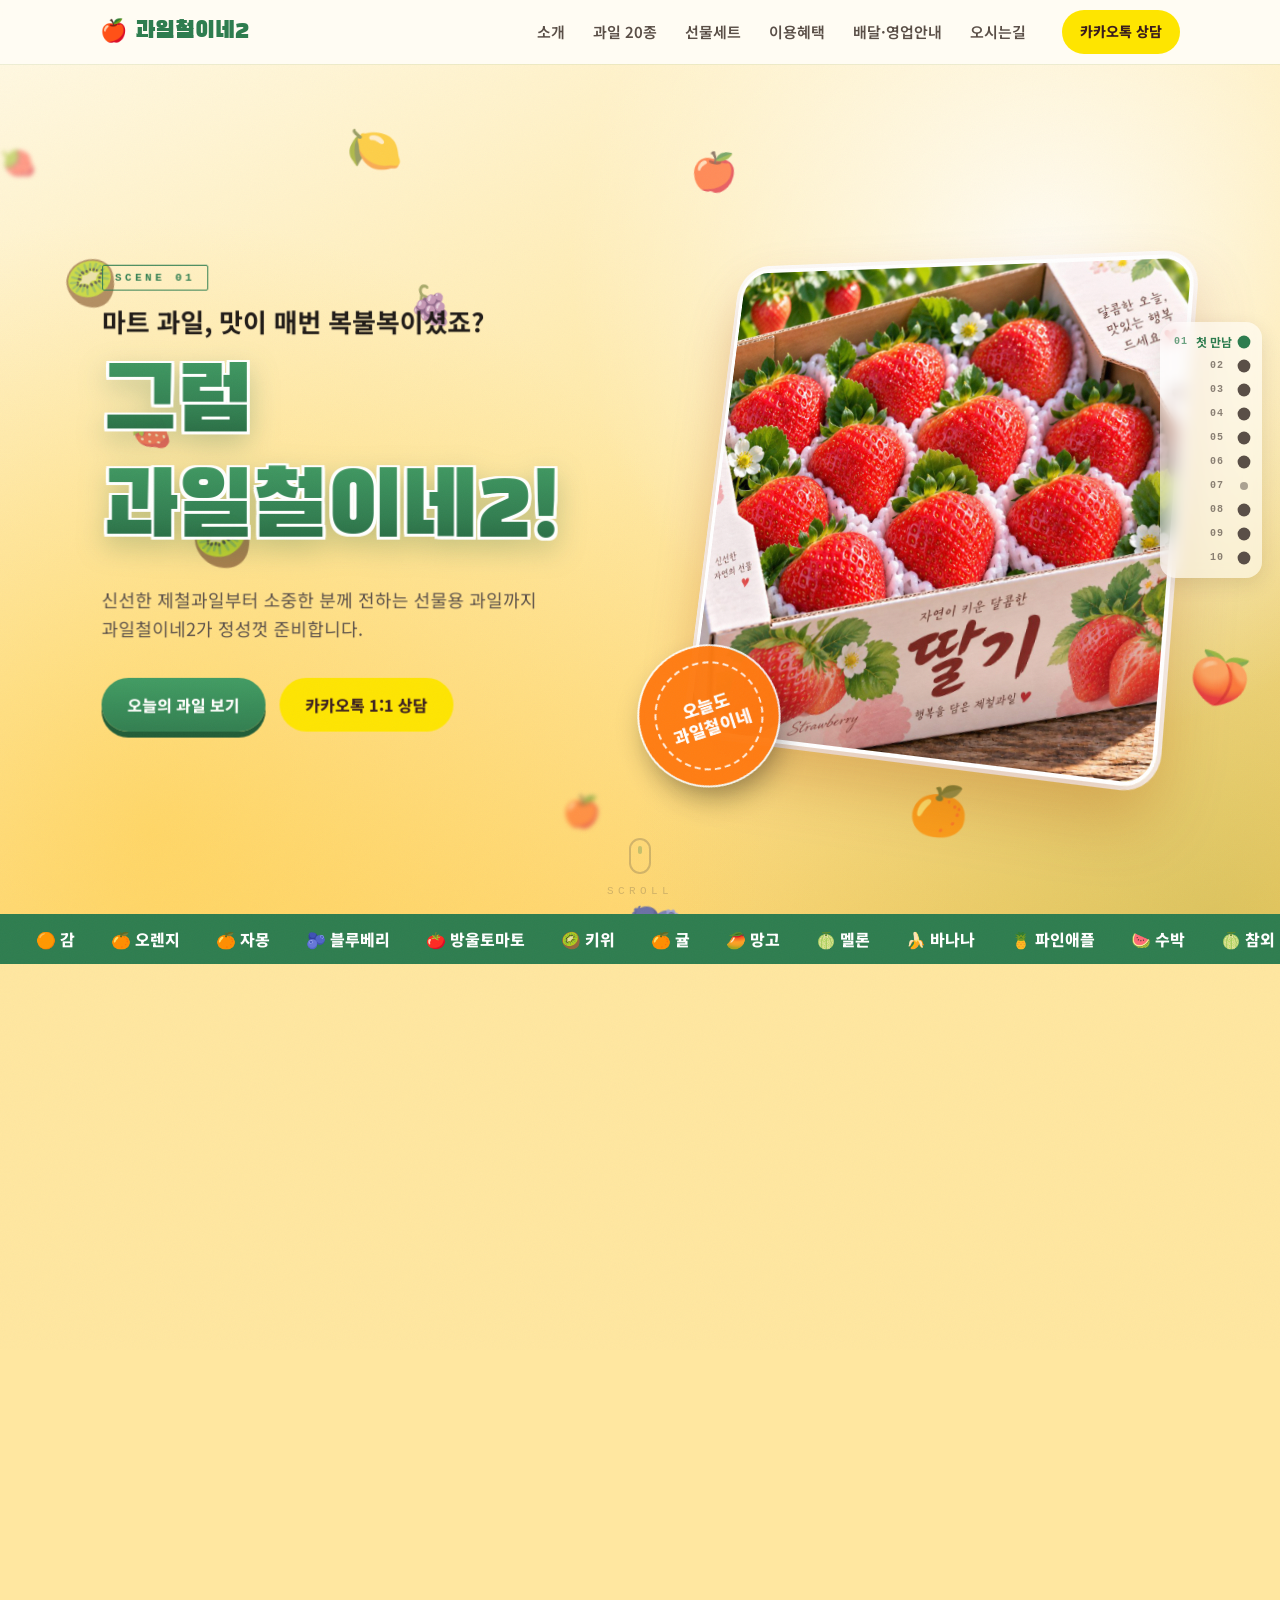
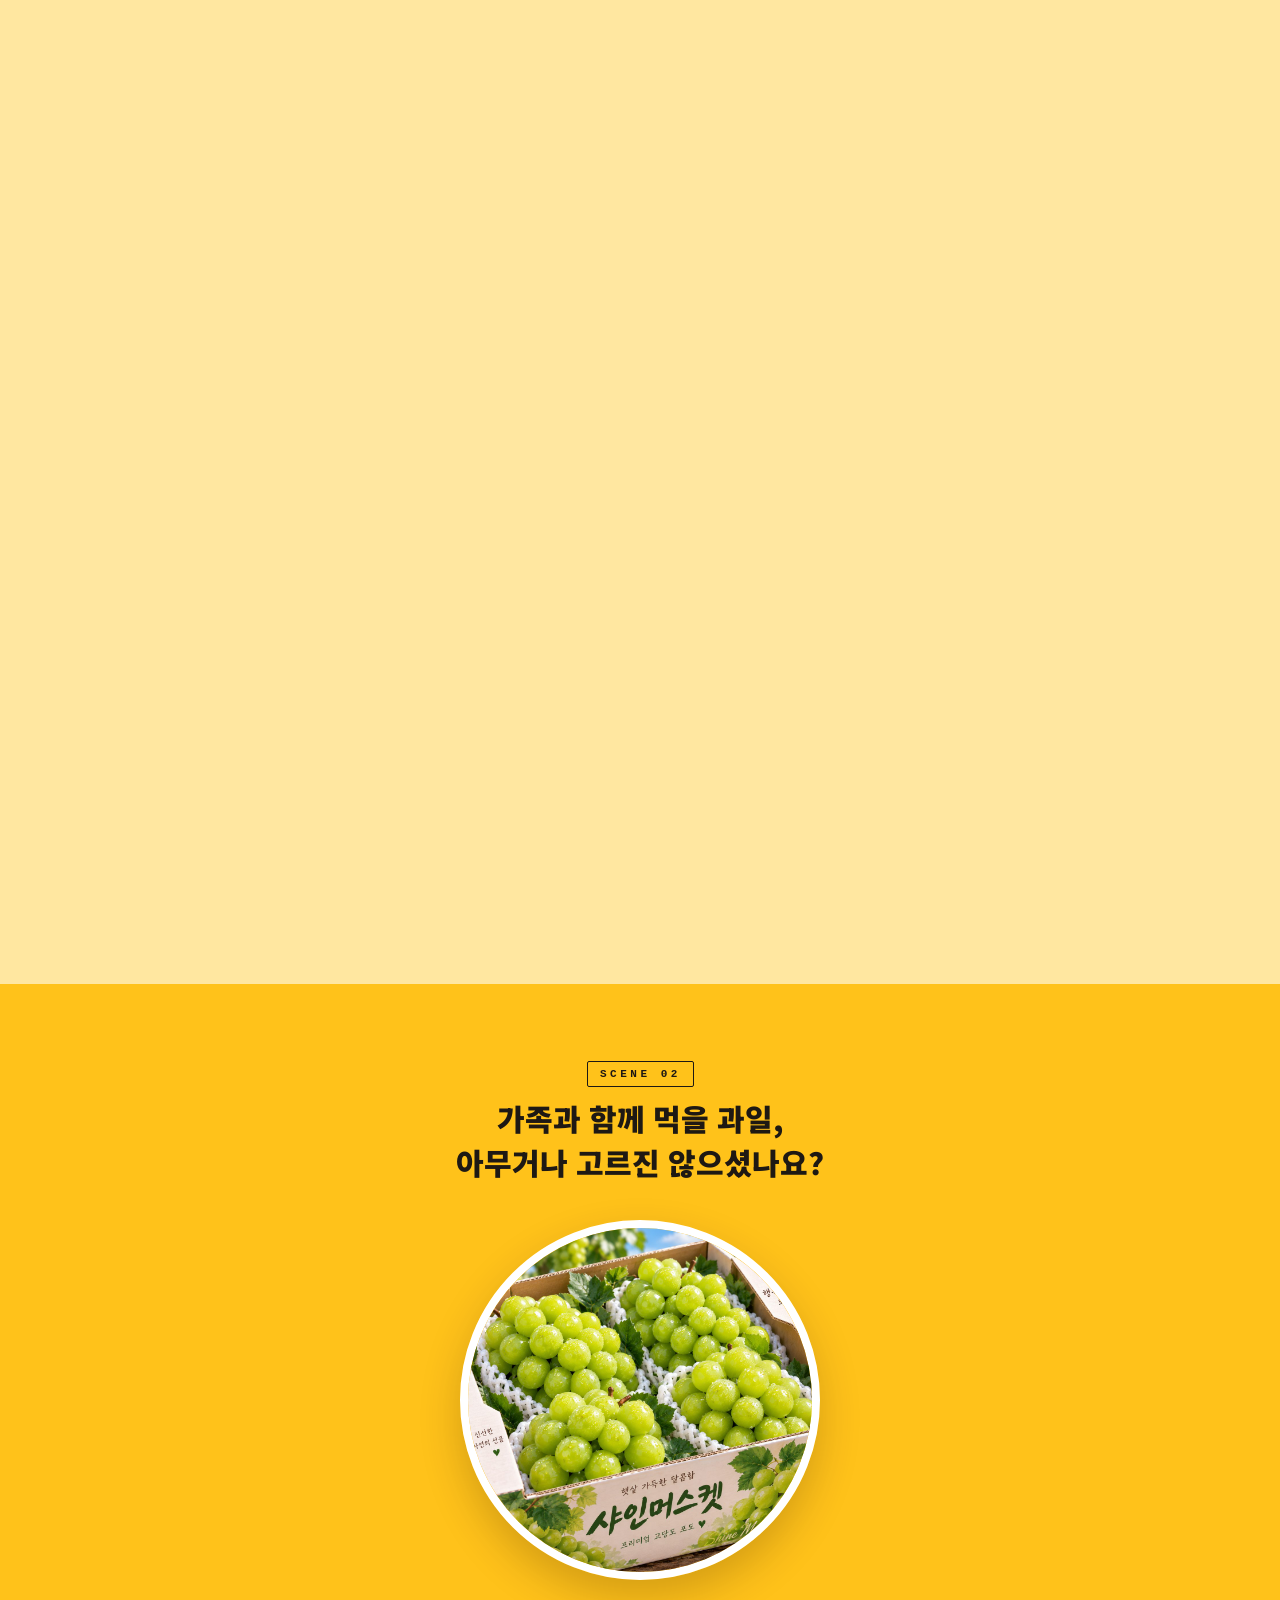
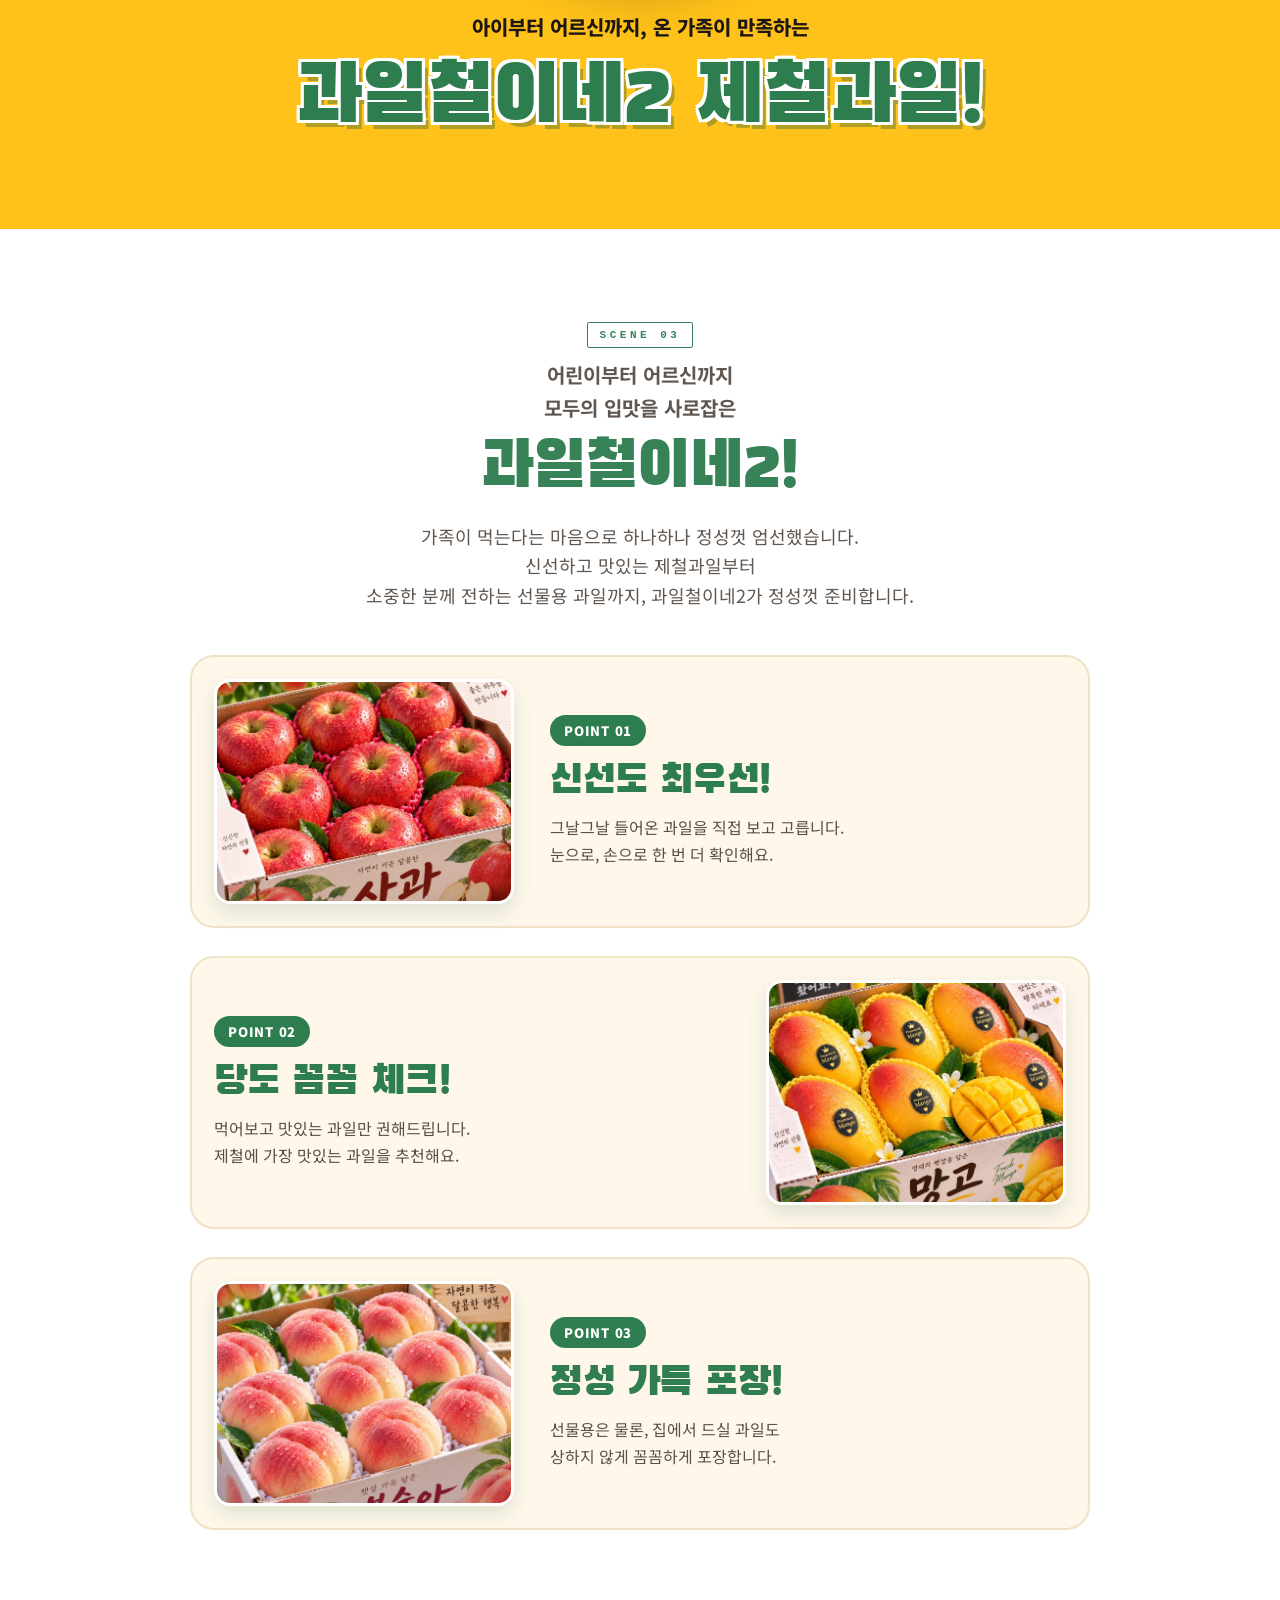
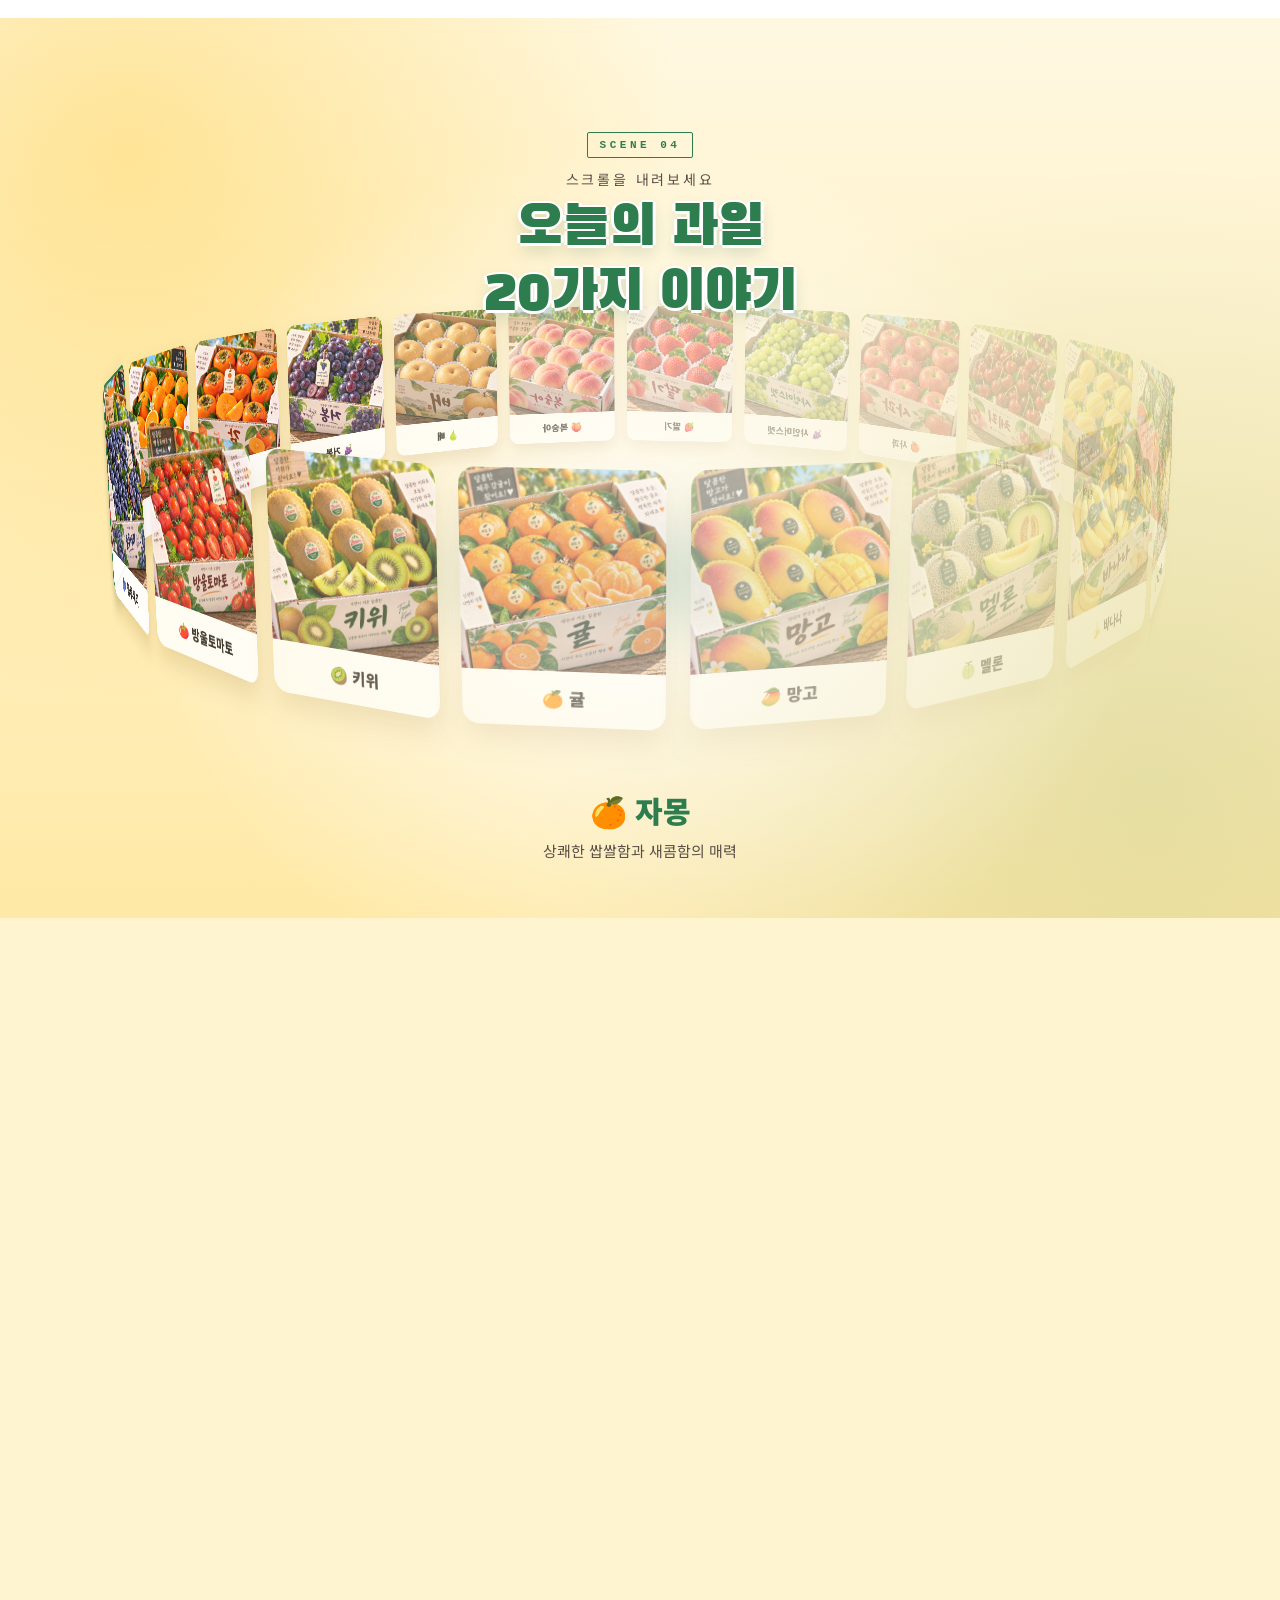
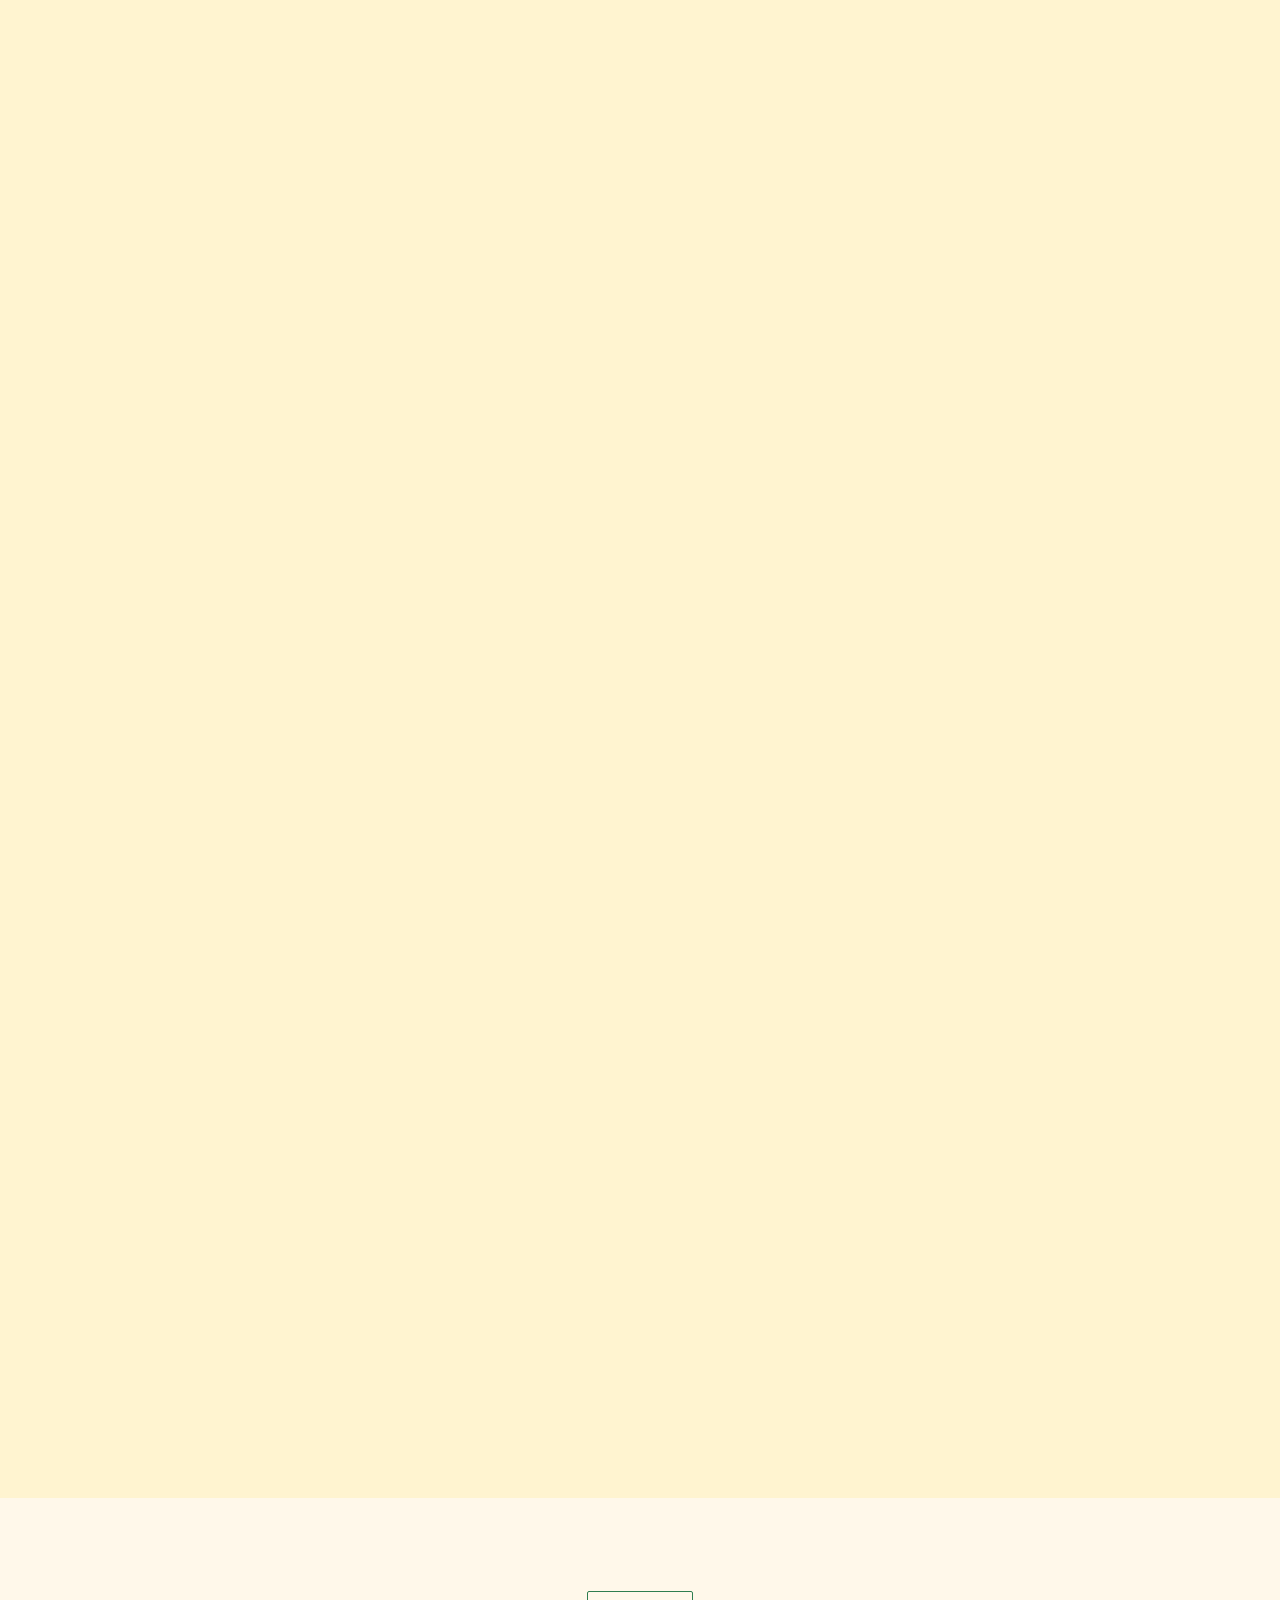
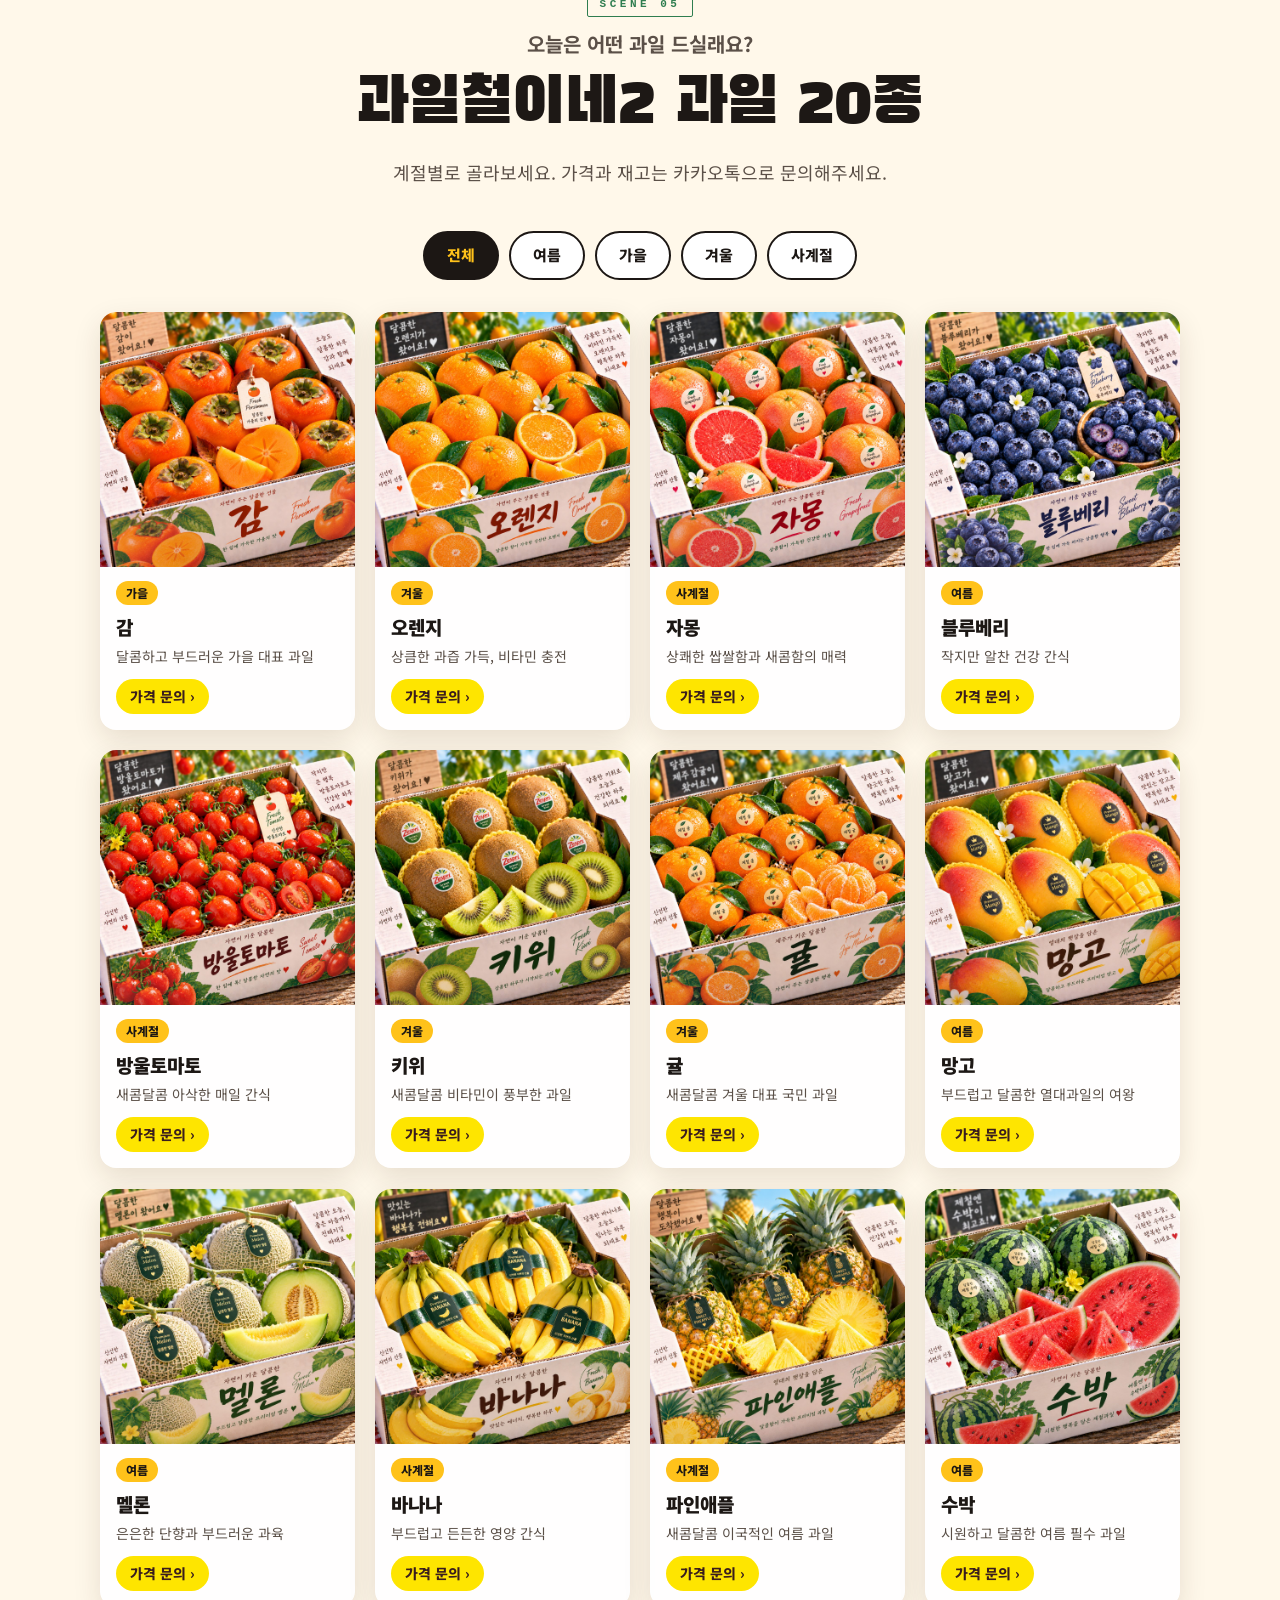
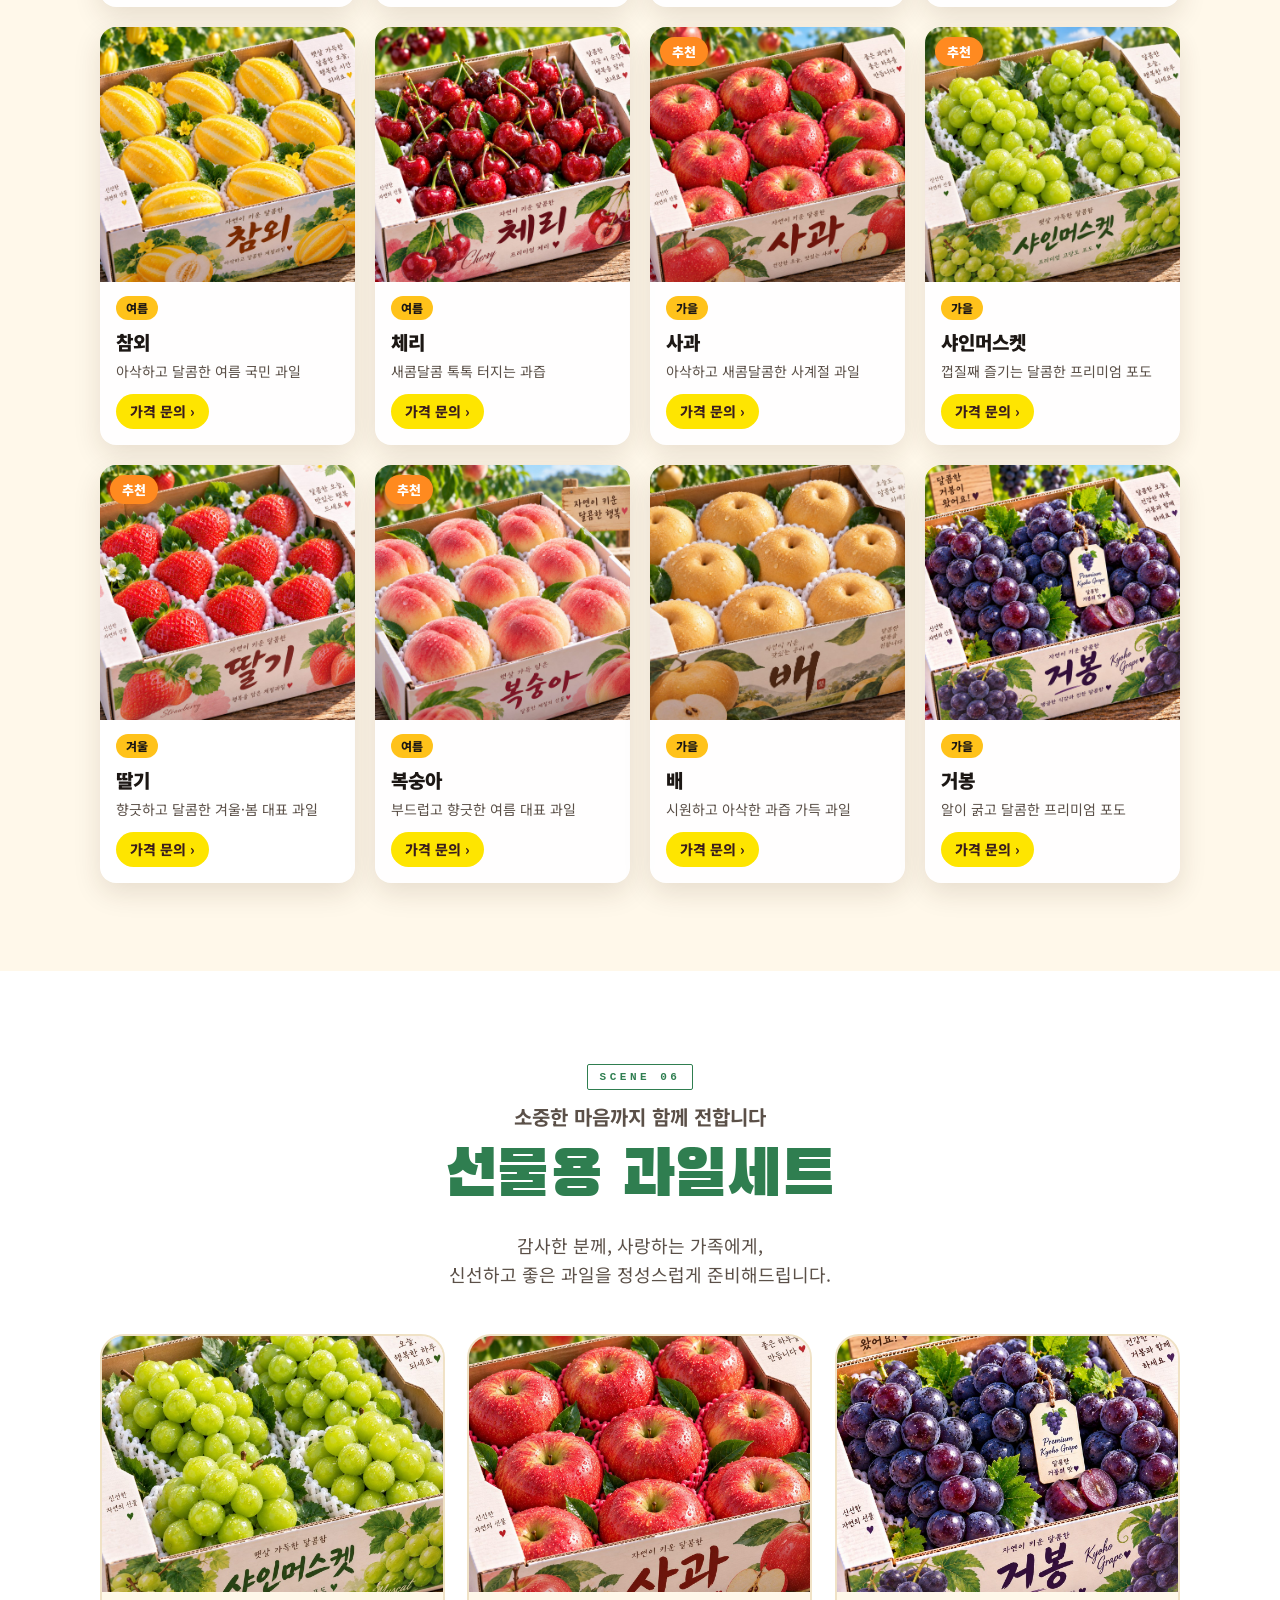
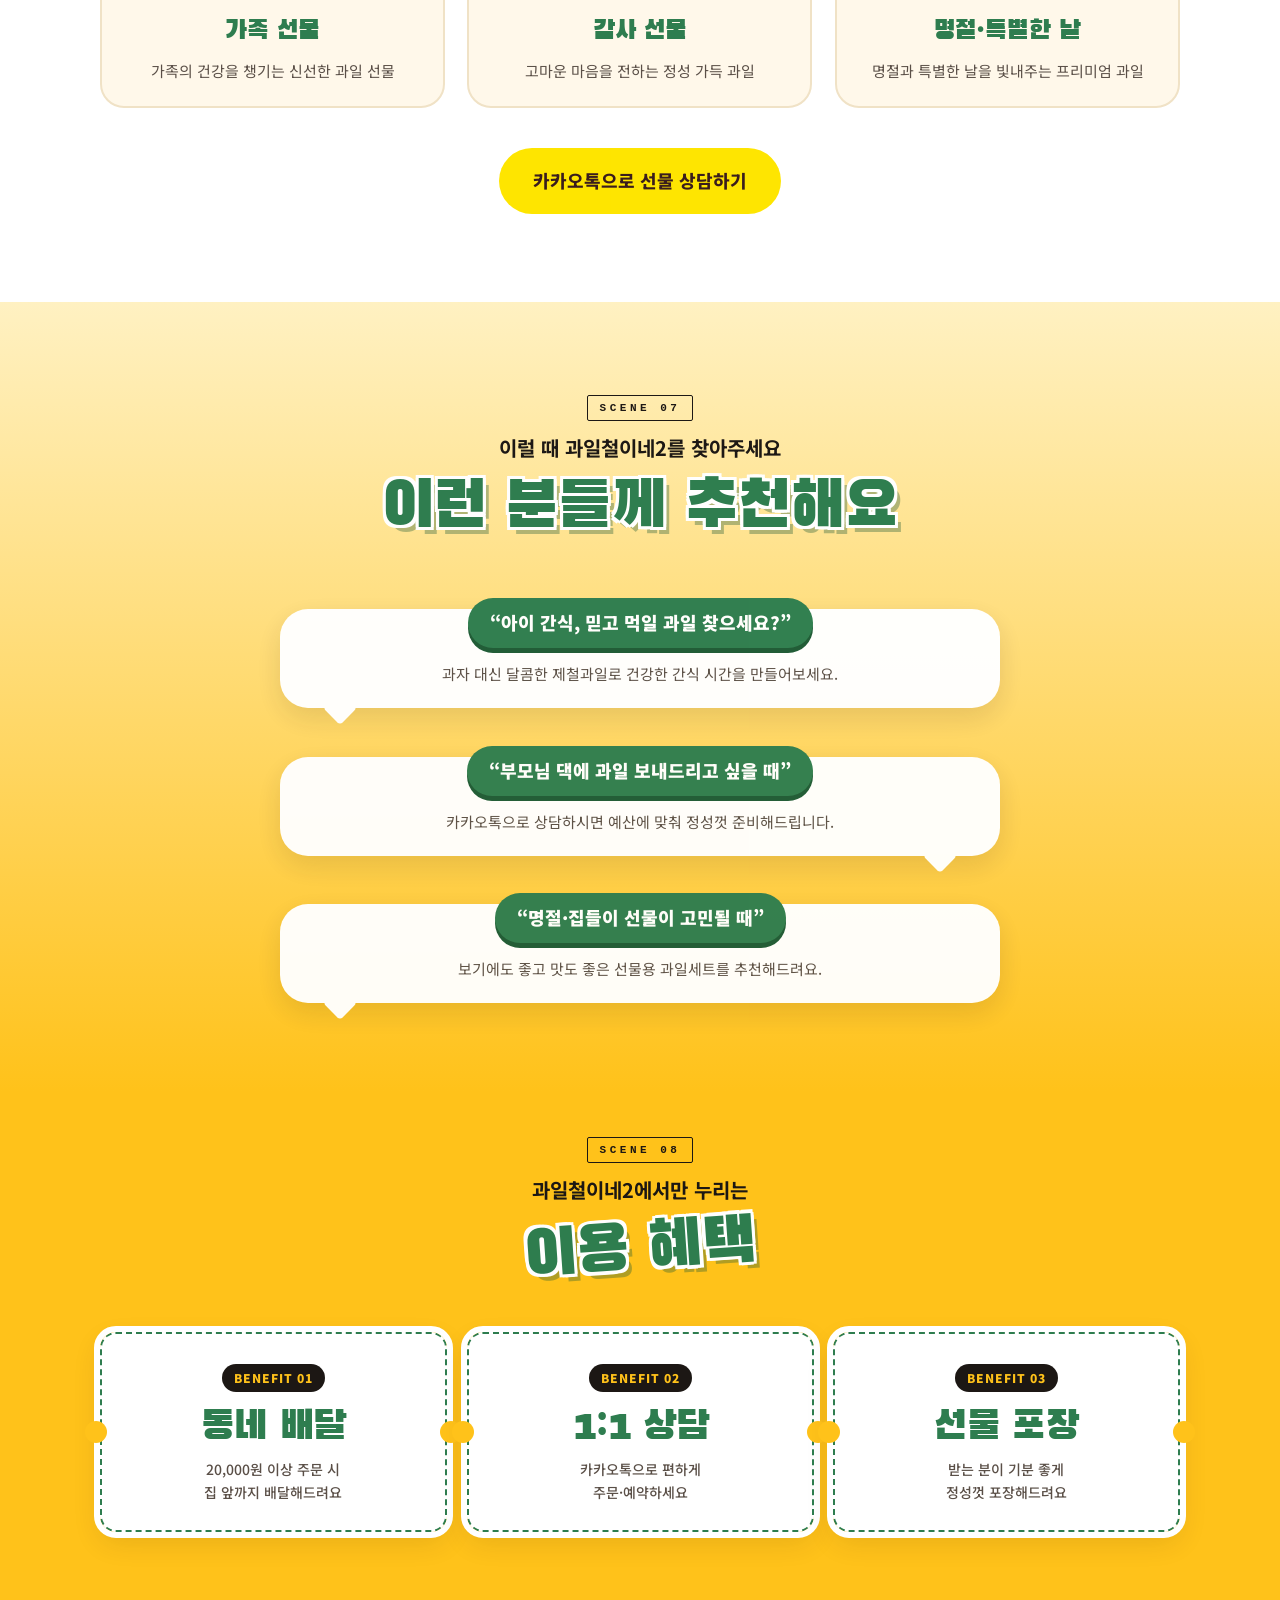
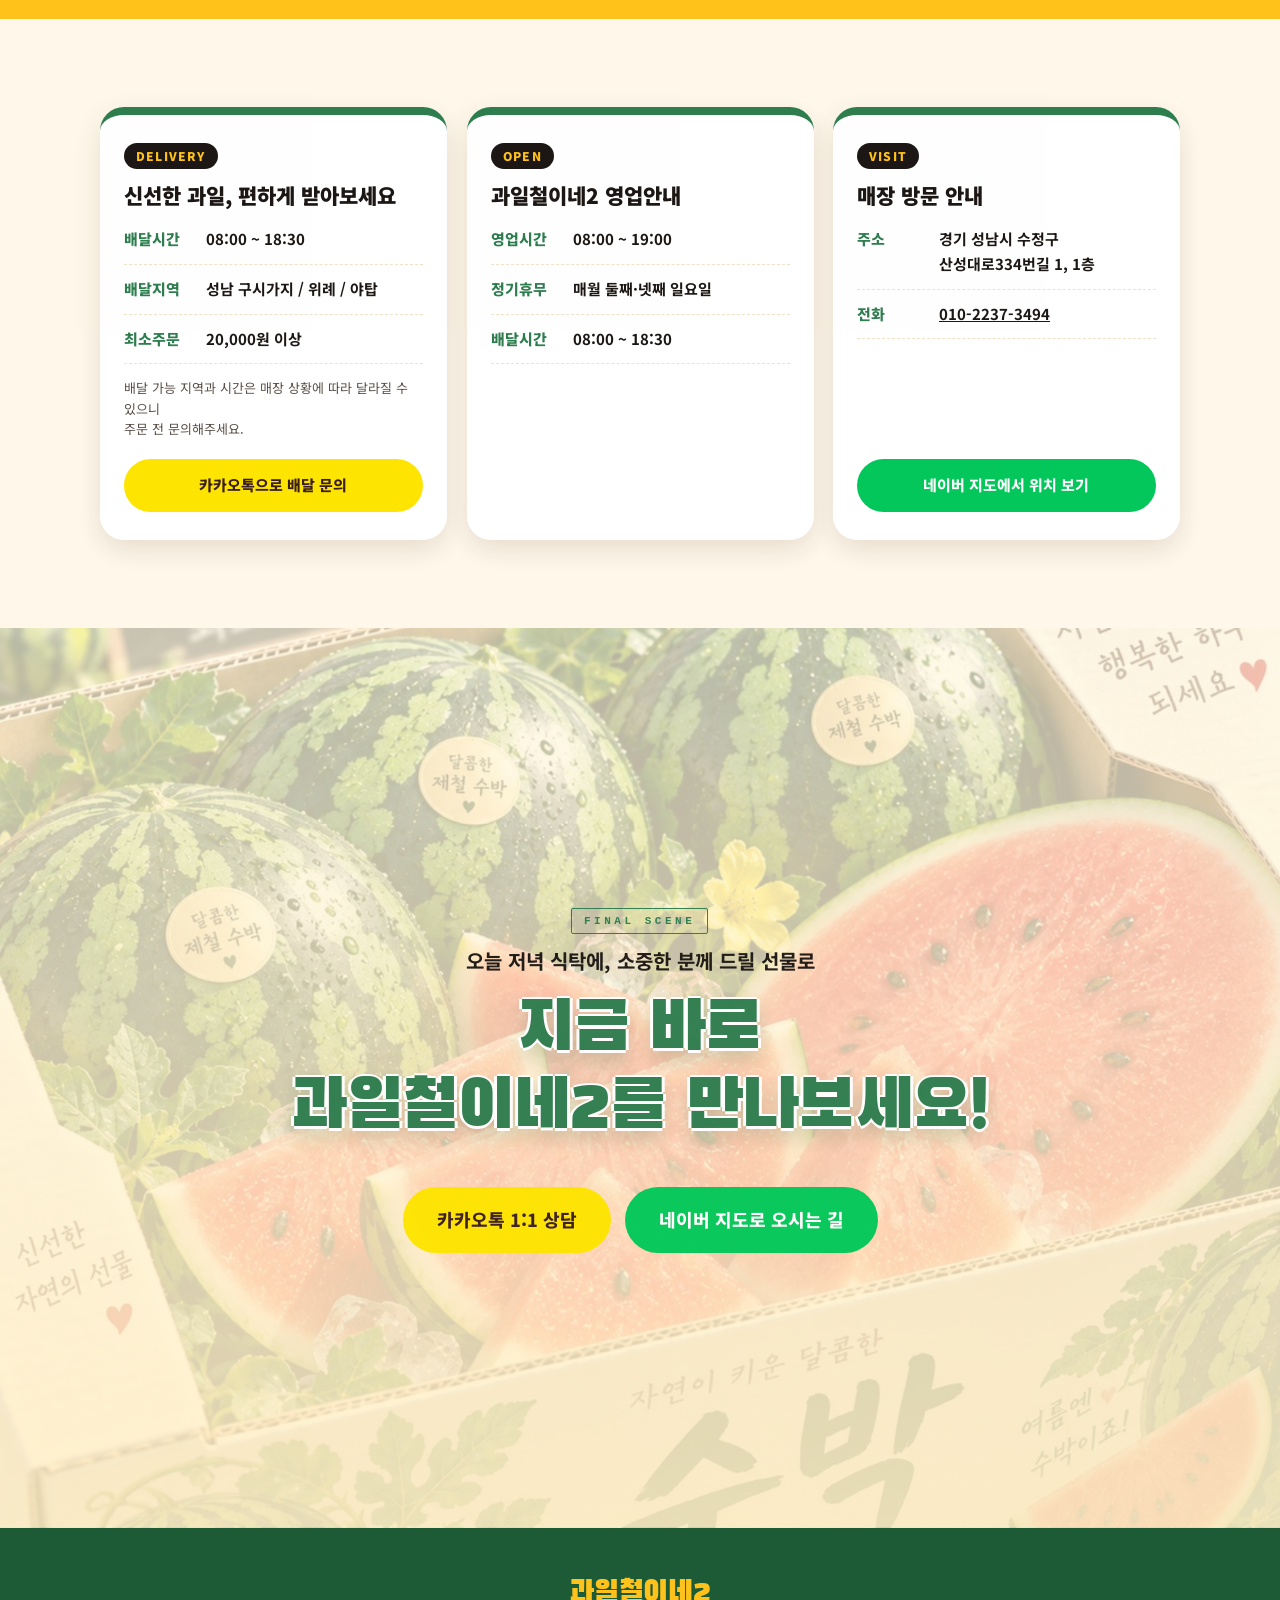
==== commit 5fdfbf9b: "과일 20종 회전 장면·마지막 장면·푸터를 밝은 3색 디자인으로 변경 - SCENE 04: 검정 바탕 → 크림·노랑 바탕, 제목 초록(흰 테두리), 앞 카드 초록 테두리 - 마지막" ====
--- a/index.html
+++ b/index.html
@@ -29,8 +29,8 @@
   }
 </script>
 <!-- 디자인을 고친 뒤에는 아래 ?v= 뒤 숫자를 바꾸면 손님 휴대폰에 새 디자인이 바로 보입니다 -->
-<link rel="stylesheet" href="css/style.css?v=20260924b" />
-<link rel="stylesheet" href="css/cinema.css?v=20260924b" />
+<link rel="stylesheet" href="css/style.css?v=20260924c" />
+<link rel="stylesheet" href="css/cinema.css?v=20260924c" />
 </head>
 <body>
 
@@ -144,7 +144,7 @@
 <!-- ============================================================ -->
 <!-- ④-1 3D 회전 과일 쇼케이스 (스크롤하면 원형으로 돌아갑니다) -->
 <!-- ============================================================ -->
-<section class="showcase scene-pin" id="showcase" data-scene="ring" data-chapter="과일 20종" data-dark>
+<section class="showcase scene-pin" id="showcase" data-scene="ring" data-chapter="과일 20종">
   <div class="scene-stage showcase-stage">
     <div class="showcase-glow" aria-hidden="true"></div>
     <div class="ring-viewport">
@@ -281,7 +281,7 @@
 <!-- ============================================================ -->
 <!-- ⑩ 마지막 CTA (검정 배경) -->
 <!-- ============================================================ -->
-<section class="finale stage3d" id="contact" data-chapter="엔딩" data-dark>
+<section class="finale stage3d" id="contact" data-chapter="엔딩">
   <div class="finale-bg" aria-hidden="true" data-3d="kenburns">
     <img data-config-img="finale.image" src="public/images/fruits/12-watermelon.jpg" alt="" loading="lazy" />
   </div>
@@ -323,8 +323,8 @@
   <a href="#" class="mobile-bar-btn btn-naver">오시는 길</a>
 </div>
 
-<script src="config/site-config.js?v=20260924b"></script>
-<script src="js/main.js?v=20260924b"></script>
-<script src="js/cinema.js?v=20260924b"></script>
+<script src="config/site-config.js?v=20260924c"></script>
+<script src="js/main.js?v=20260924c"></script>
+<script src="js/cinema.js?v=20260924c"></script>
 </body>
 </html>
--- a/css/cinema.css
+++ b/css/cinema.css
@@ -1022,3 +1022,104 @@
   background: var(--orange);
   box-shadow: 0 4px 10px rgba(255, 122, 15, 0.35);
 }
+
+/* ============================================================
+   밝은 SCENE 04 (과일 20종 회전) · 마지막 장면 · 푸터
+   초록(메인) / 노랑(바탕) / 주황(작은 강조) 3가지 색에 맞춤
+   ============================================================ */
+
+/* ---------- SCENE 04 ---------- */
+.cinema .showcase {
+  background: #fff4d0;
+  color: var(--ink);
+}
+
+.showcase-stage {
+  background:
+    radial-gradient(ellipse at 50% 62%, rgba(255, 255, 255, 0.9), transparent 55%),
+    radial-gradient(circle at 10% 15%, rgba(255, 194, 26, 0.35), transparent 40%),
+    radial-gradient(circle at 90% 85%, rgba(46, 125, 79, 0.12), transparent 45%),
+    linear-gradient(180deg, #fff8e1 0%, #ffe9a6 100%);
+}
+
+.showcase-glow {
+  background: radial-gradient(ellipse, rgba(46, 125, 79, 0.18), transparent 70%);
+}
+
+.showcase .scene-no {
+  color: var(--green);
+}
+
+.showcase-small {
+  color: var(--ink-soft);
+}
+
+.showcase-title {
+  color: var(--green);
+  text-shadow: 0 3px 0 #fff, 0 -2px 0 #fff, 3px 0 0 #fff, -3px 0 0 #fff, 0 8px 16px rgba(29, 90, 54, 0.2);
+}
+
+.ring-card {
+  box-shadow: 0 16px 30px rgba(120, 80, 0, 0.18);
+}
+
+.ring-card.is-front {
+  box-shadow: 0 0 0 4px var(--green), 0 18px 40px rgba(29, 90, 54, 0.3);
+}
+
+.showcase-now strong {
+  color: var(--green);
+}
+
+.showcase-now span {
+  color: var(--ink-soft);
+}
+
+/* ---------- 마지막 장면 ---------- */
+.finale,
+.cinema .finale {
+  background: #fff4d0;
+  color: var(--ink);
+}
+
+.finale-bg img,
+.cinema .finale-bg img {
+  opacity: 1;
+}
+
+/* 수박 사진 위에 밝은 크림색을 덮어 글씨가 잘 보이게 */
+.finale-bg::after {
+  background: linear-gradient(180deg, rgba(255, 248, 225, 0.72) 0%, rgba(255, 240, 200, 0.9) 100%);
+}
+
+.finale .scene-no {
+  color: var(--green);
+}
+
+.finale-small {
+  color: var(--ink);
+}
+
+.finale-big {
+  color: var(--green);
+  text-shadow: 0 3px 0 #fff, 0 -2px 0 #fff, 3px 0 0 #fff, -3px 0 0 #fff, 0 10px 20px rgba(29, 90, 54, 0.25);
+}
+
+/* ---------- 푸터: 검정 → 진한 초록 ---------- */
+.site-footer {
+  background: var(--green-deep);
+  color: rgba(255, 255, 255, 0.8);
+}
+
+.footer-store-name {
+  color: var(--yellow);
+}
+
+.footer-bottom {
+  color: rgba(255, 255, 255, 0.55);
+}
+
+/* 휴대폰 하단 상담바 뒤 바탕 */
+.mobile-fixed-bar {
+  background: var(--green-deep);
+}
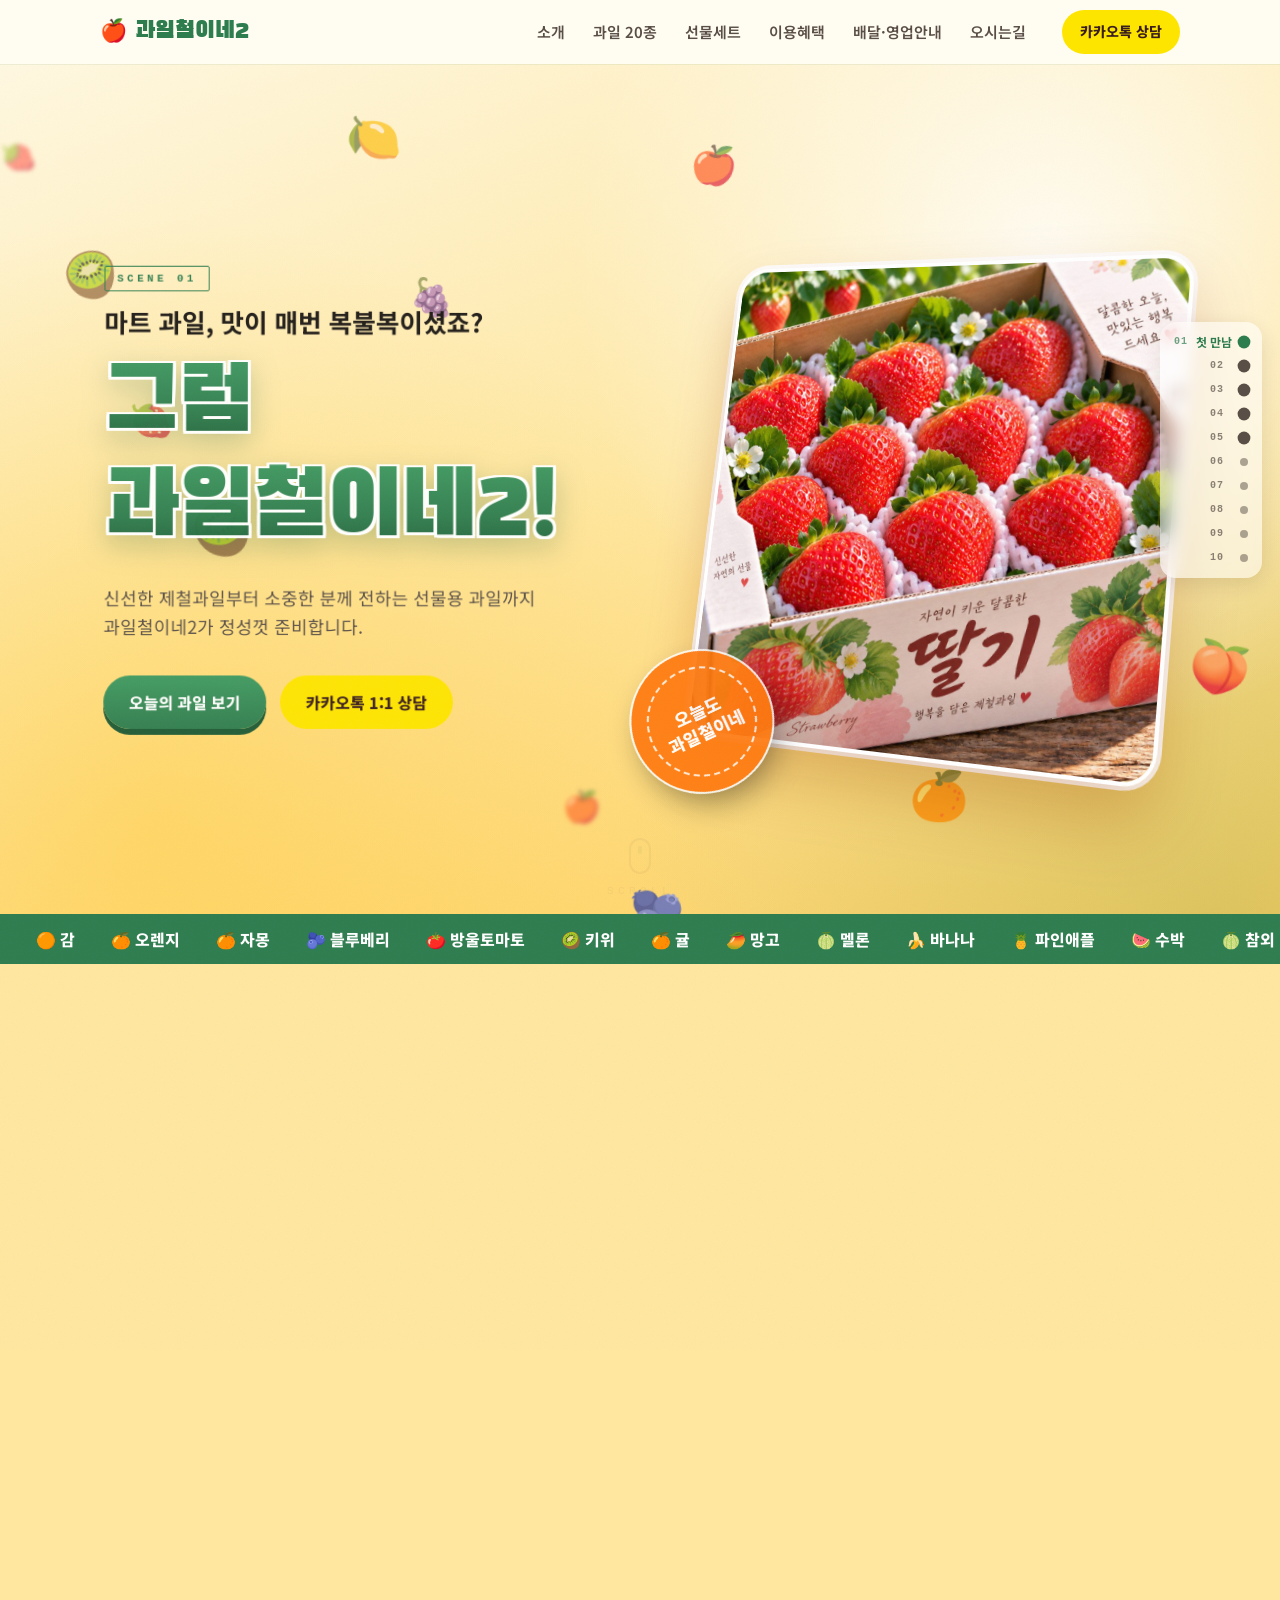
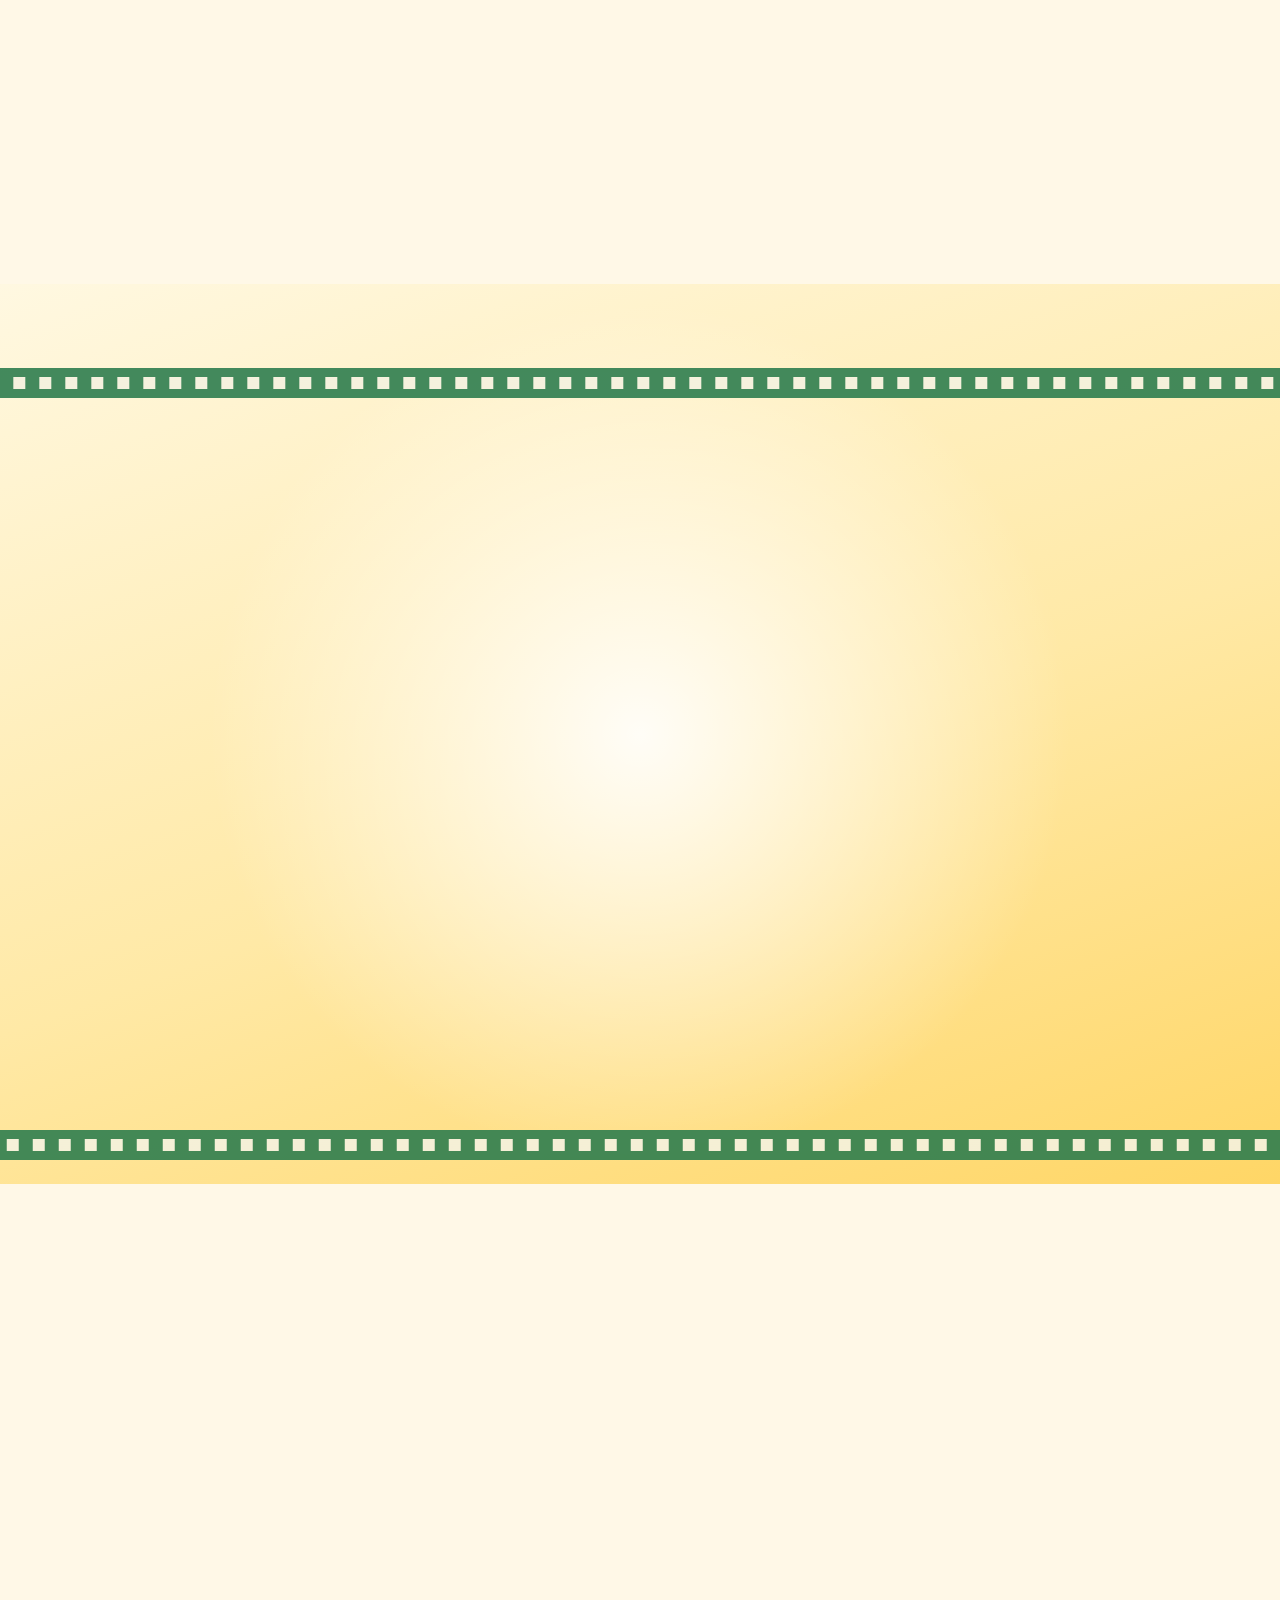
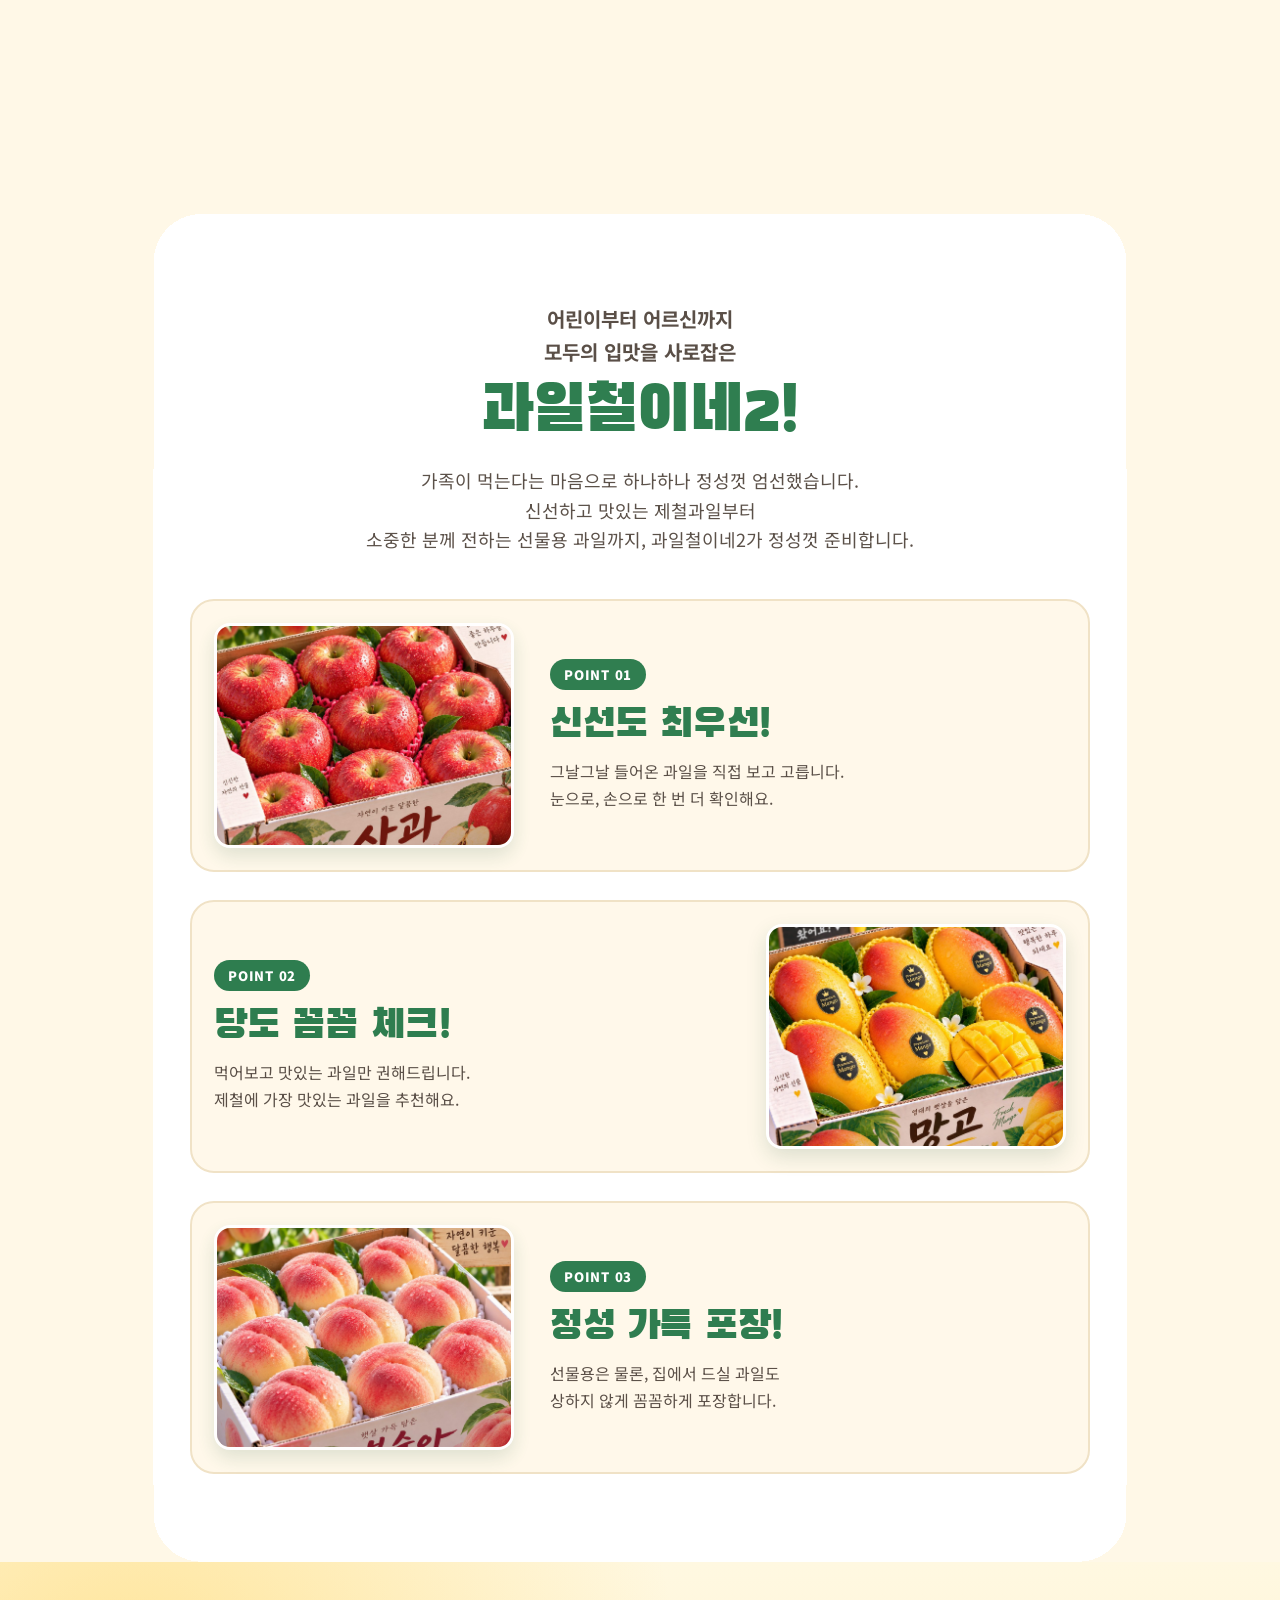
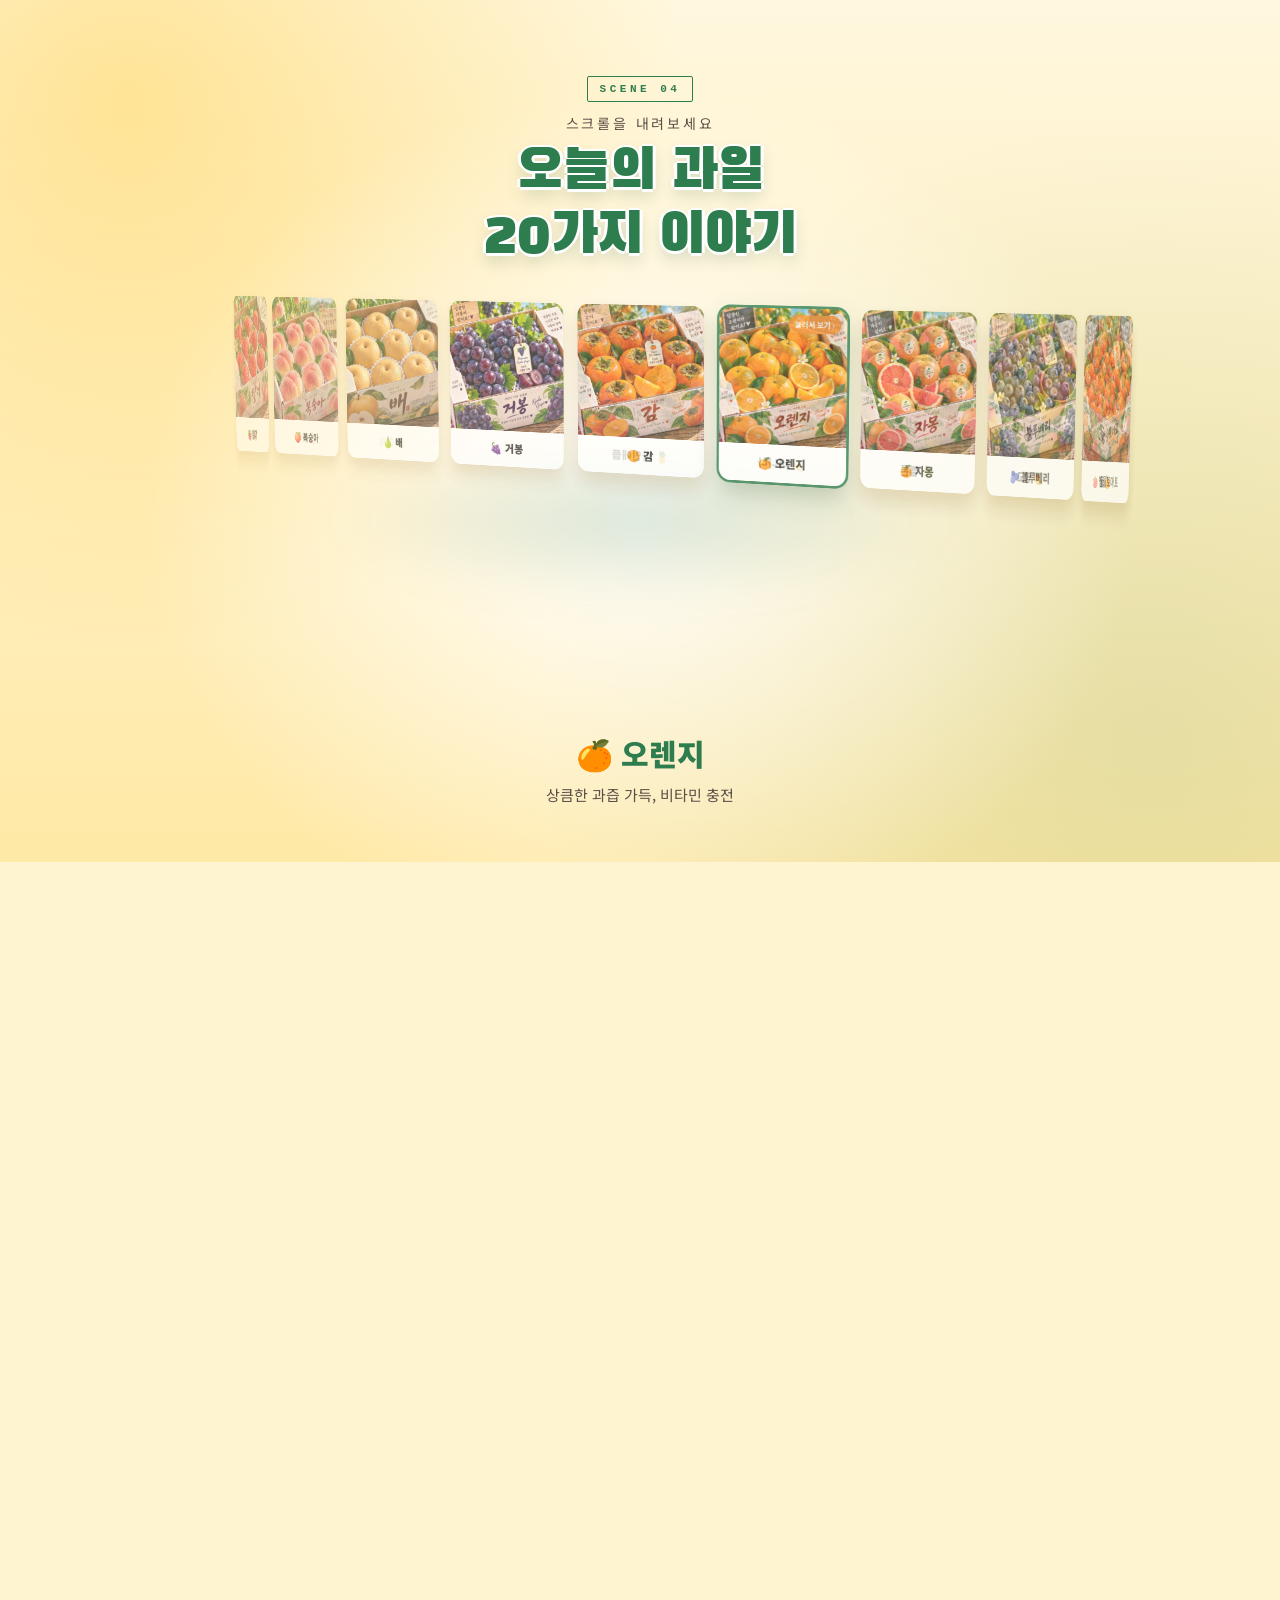
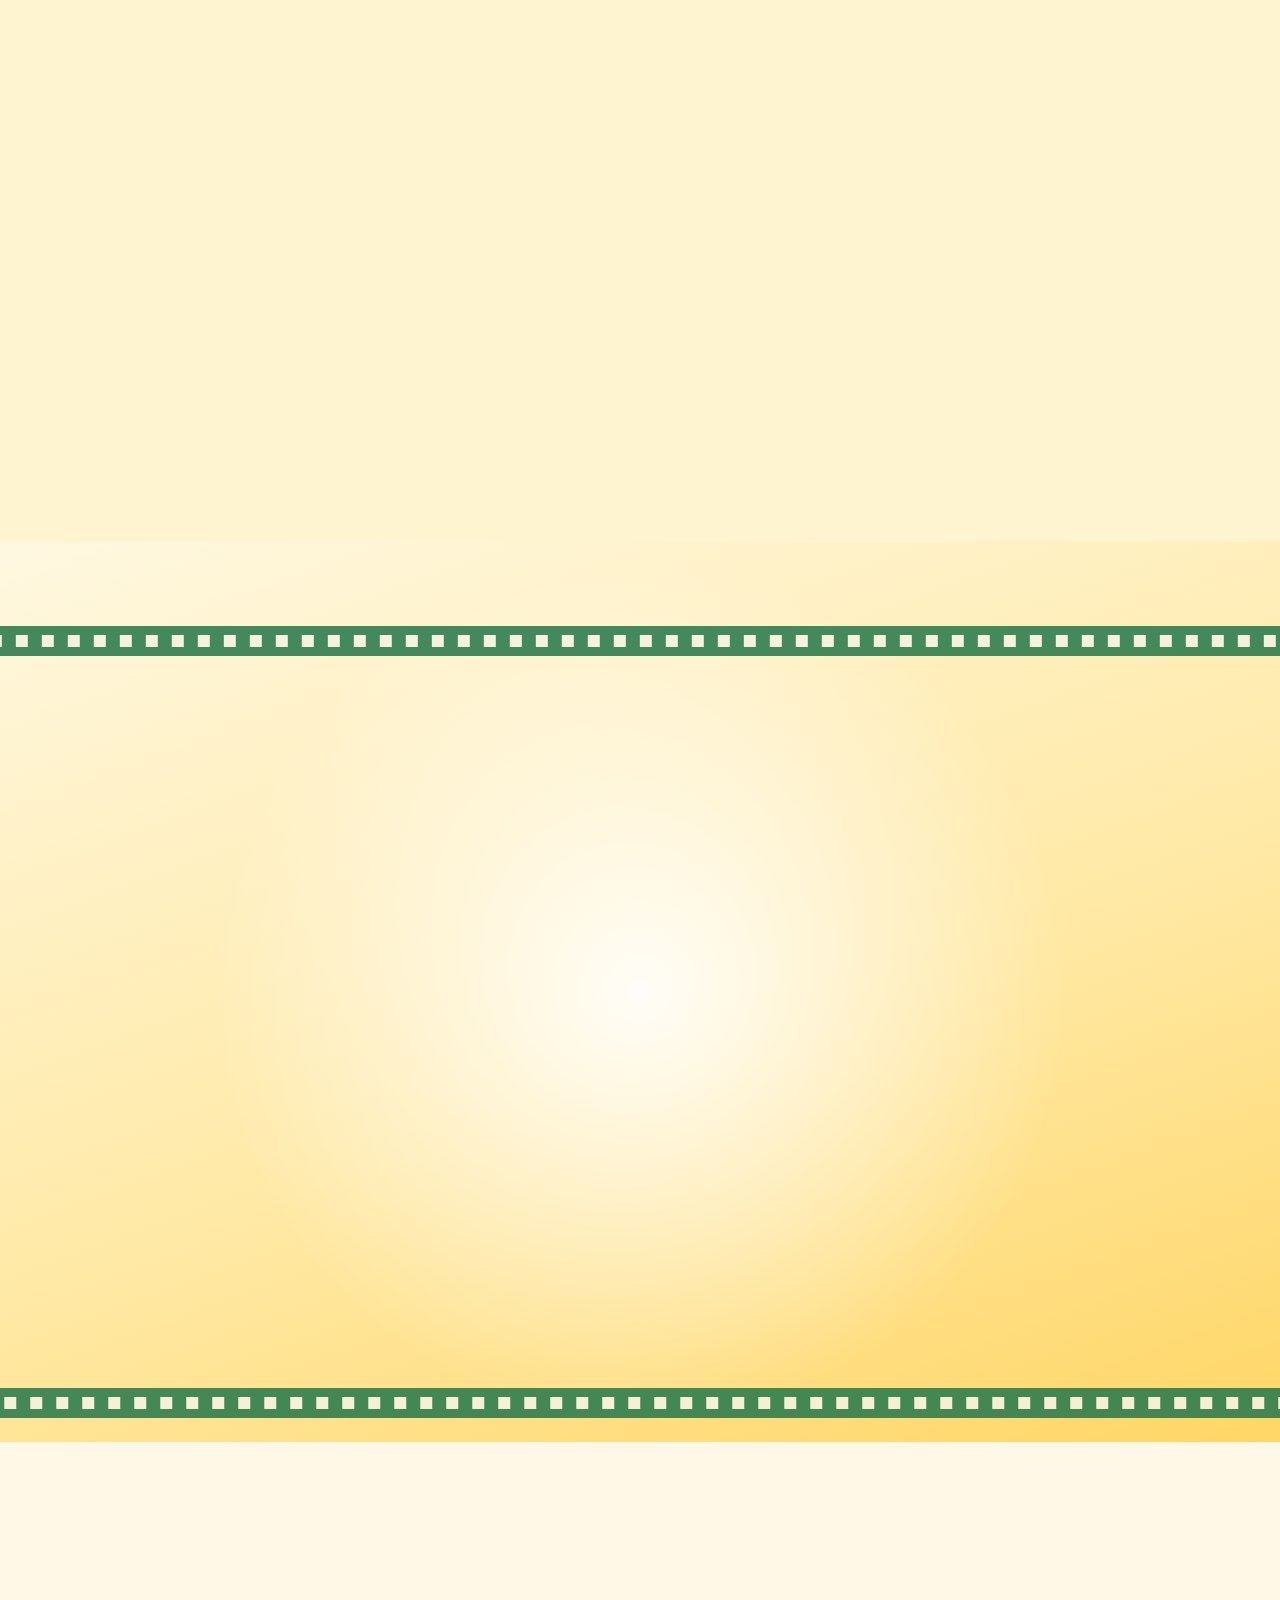
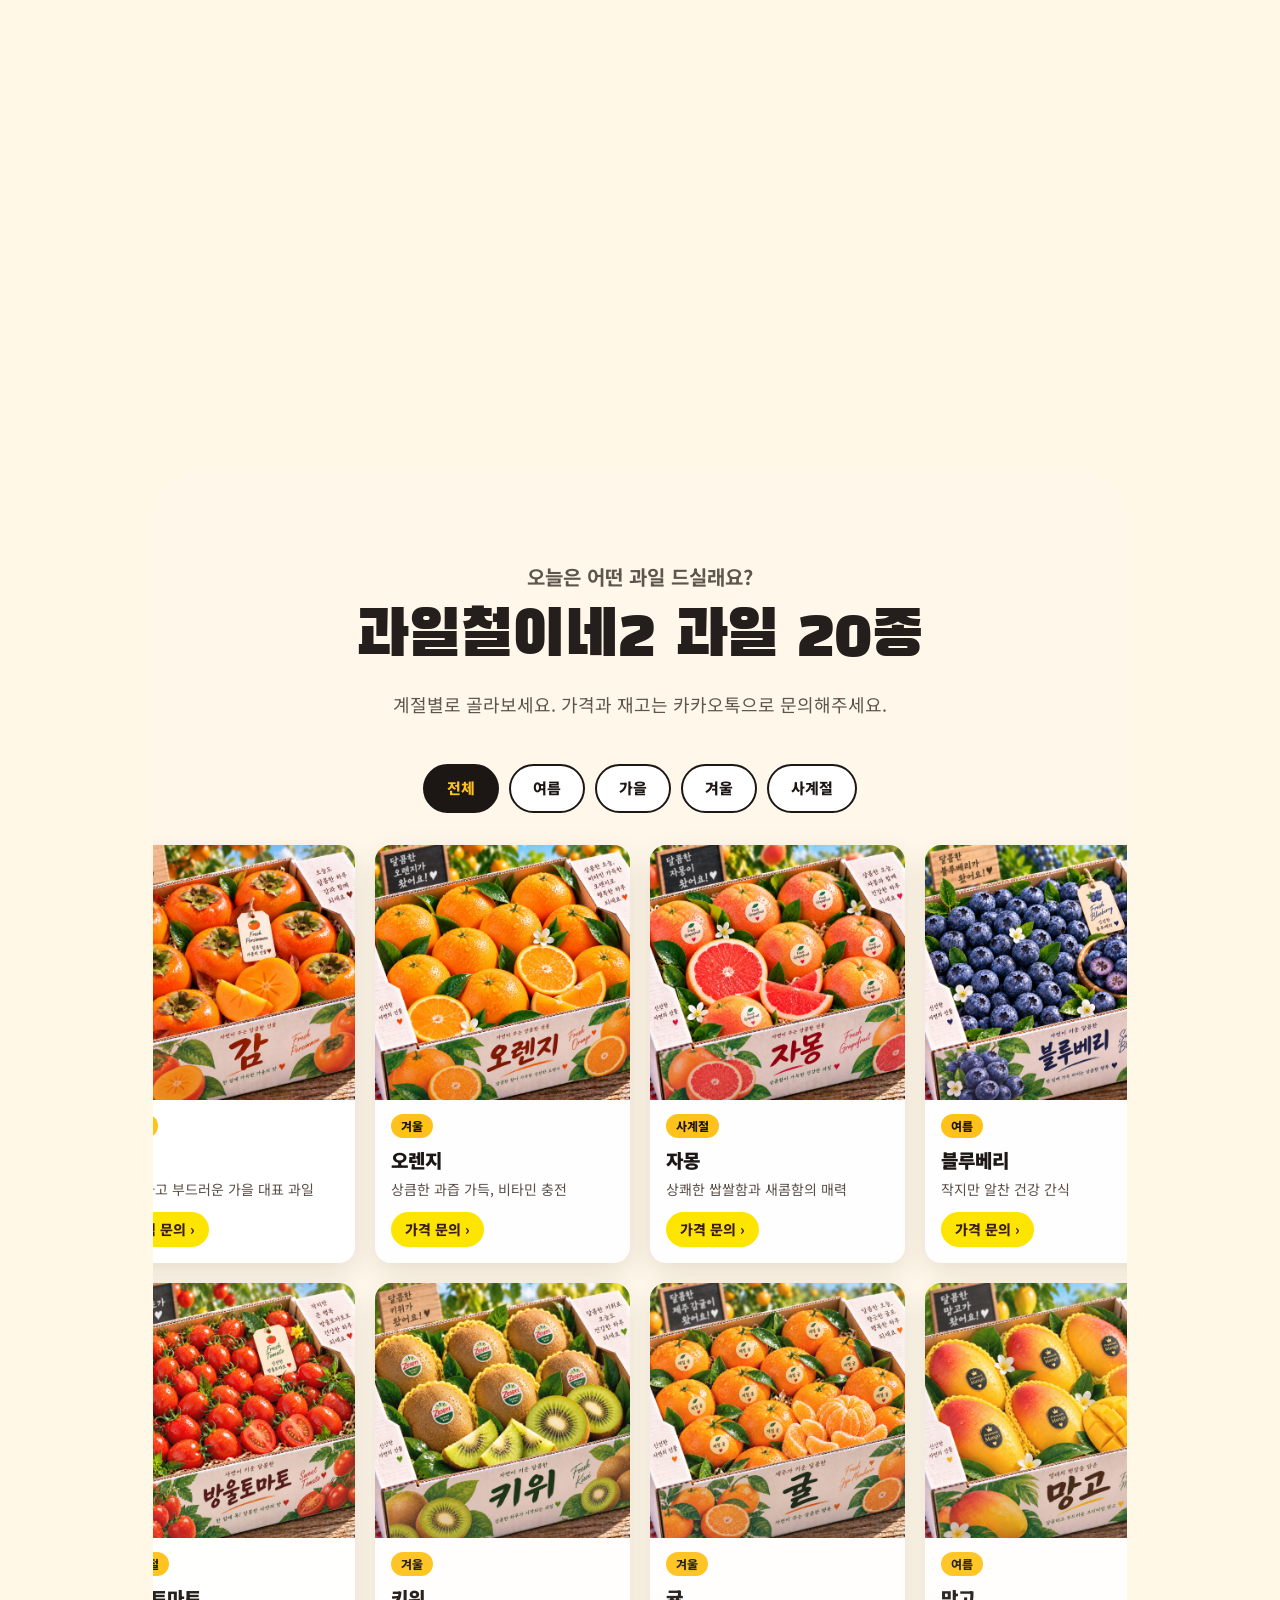
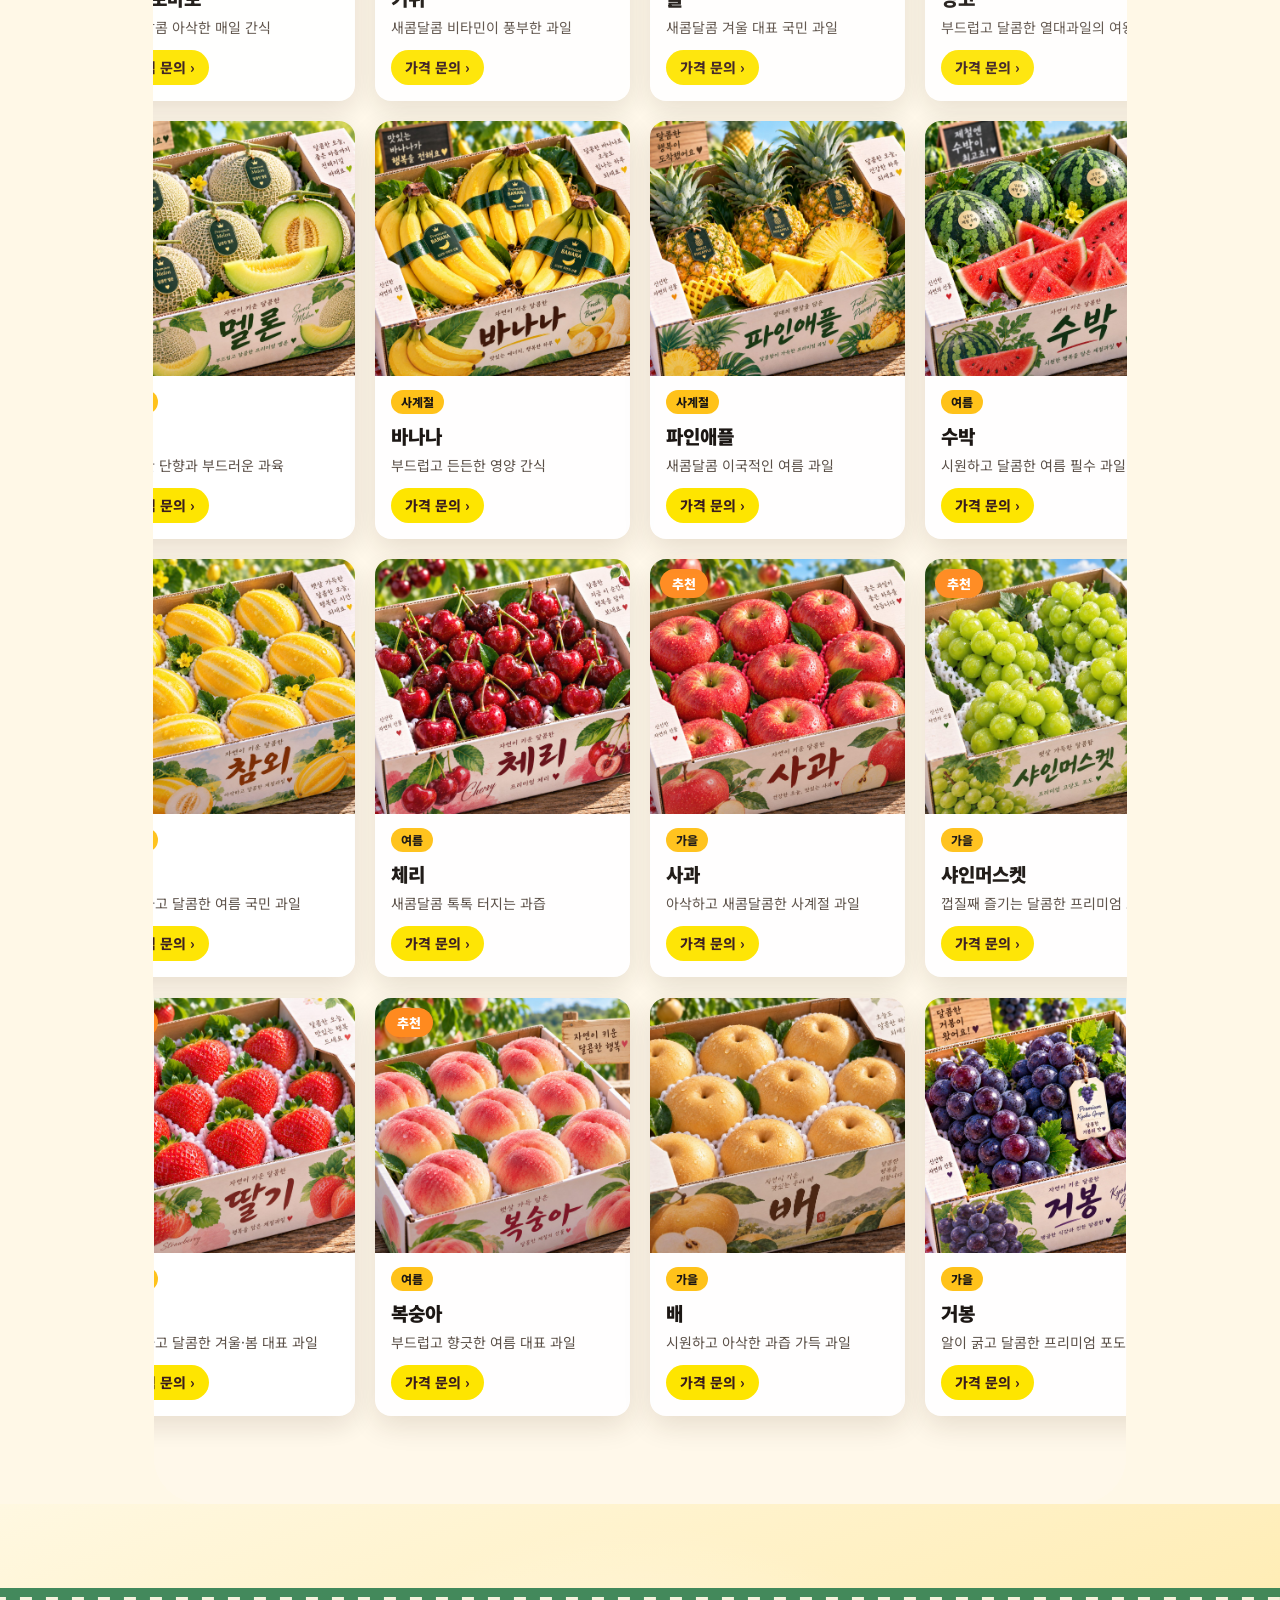
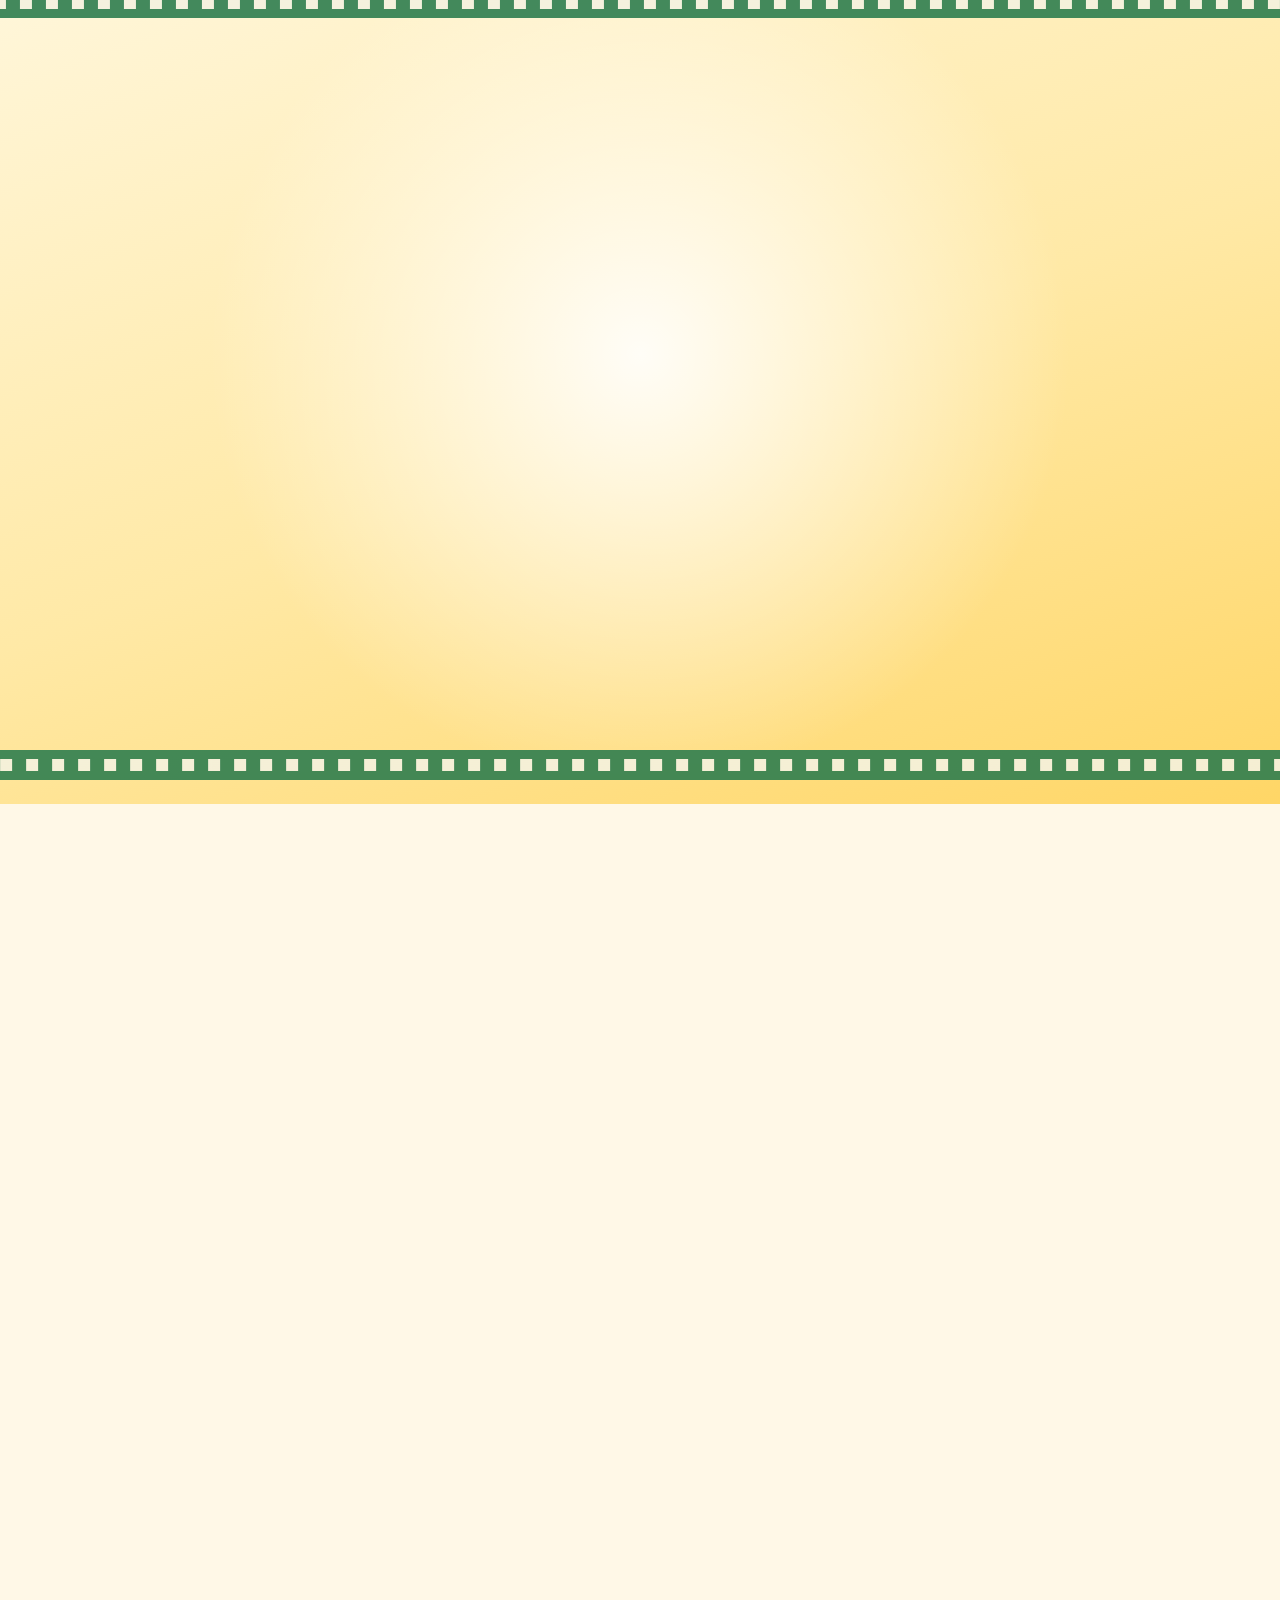
==== commit 4af63cb4: "처음부터 끝까지 영화처럼: 챕터 타이틀·장면 전환·자막·엔딩 크레딧 - 챕터 타이틀: SCENE 03·05·06·09 앞에 화면 가득 제목이 다가왔다 지나감   (config ti" ====
--- a/index.html
+++ b/index.html
@@ -29,8 +29,8 @@
   }
 </script>
 <!-- 디자인을 고친 뒤에는 아래 ?v= 뒤 숫자를 바꾸면 손님 휴대폰에 새 디자인이 바로 보입니다 -->
-<link rel="stylesheet" href="css/style.css?v=20260924c" />
-<link rel="stylesheet" href="css/cinema.css?v=20260924c" />
+<link rel="stylesheet" href="css/style.css?v=20260924d" />
+<link rel="stylesheet" href="css/cinema.css?v=20260924d" />
 </head>
 <body>
 
@@ -111,7 +111,7 @@
 <!-- ============================================================ -->
 <!-- ③ 노란 띠 - 질문 & 큰 제목 -->
 <!-- ============================================================ -->
-<section class="hook stage3d" id="hook" data-chapter="질문">
+<section class="hook stage3d" id="hook" data-transition="iris" data-chapter="질문">
   <div class="wrap hook-inner">
     <span class="scene-no dark" data-3d="rise">SCENE 02</span>
     <p class="hook-question" data-3d="rise" data-config-nl="hook.question">가족과 함께 먹을 과일,<br />아무거나 고르진 않으셨나요?</p>
@@ -126,13 +126,13 @@
 <!-- ============================================================ -->
 <!-- ④ 소개 + POINT 3가지 (흰 배경) -->
 <!-- ============================================================ -->
-<section class="section about stage3d" id="about" data-chapter="약속">
-  <div class="wrap">
-    <div class="section-head" data-3d="rise">
-      <span class="scene-no">SCENE 03</span>
-      <p class="eyebrow" data-config-nl="about.smallCopy">어린이부터 어르신까지<br />모두의 입맛을 사로잡은</p>
-      <h2 class="section-title display red" data-config="about.title">과일철이네2!</h2>
-      <p class="section-desc" data-config-nl="about.body"></p>
+<section class="section about stage3d" id="about" data-transition="frame" data-chapter="약속">
+  <div class="wrap">
+    <div class="section-head">
+      <span class="scene-no" data-3d="subtitle" data-i="0">SCENE 03</span>
+      <p class="eyebrow" data-3d="subtitle" data-i="1" data-config-nl="about.smallCopy">어린이부터 어르신까지<br />모두의 입맛을 사로잡은</p>
+      <h2 class="section-title display red" data-3d="subtitle" data-i="2" data-config="about.title">과일철이네2!</h2>
+      <p class="section-desc" data-3d="subtitle" data-i="3" data-config-nl="about.body"></p>
     </div>
 
     <div class="points" id="points">
@@ -164,13 +164,13 @@
 <!-- ============================================================ -->
 <!-- ⑤ 과일 상품 20종 -->
 <!-- ============================================================ -->
-<section class="section products stage3d" id="products" data-chapter="골라보기">
-  <div class="wrap">
-    <div class="section-head" data-3d="rise">
-      <span class="scene-no">SCENE 05</span>
-      <p class="eyebrow" data-config="products.smallCopy">오늘은 어떤 과일 드실래요?</p>
-      <h2 class="section-title display" data-config="products.title">과일철이네2 과일 20종</h2>
-      <p class="section-desc" data-config="products.subtitle"></p>
+<section class="section products stage3d" id="products" data-transition="frame" data-chapter="골라보기">
+  <div class="wrap">
+    <div class="section-head">
+      <span class="scene-no" data-3d="subtitle" data-i="0">SCENE 05</span>
+      <p class="eyebrow" data-3d="subtitle" data-i="1" data-config="products.smallCopy">오늘은 어떤 과일 드실래요?</p>
+      <h2 class="section-title display" data-3d="subtitle" data-i="2" data-config="products.title">과일철이네2 과일 20종</h2>
+      <p class="section-desc" data-3d="subtitle" data-i="3" data-config="products.subtitle"></p>
     </div>
 
     <div class="season-tabs" id="season-tabs" role="tablist" aria-label="계절별 과일 보기">
@@ -186,13 +186,13 @@
 <!-- ============================================================ -->
 <!-- ⑥ 선물용 과일 -->
 <!-- ============================================================ -->
-<section class="section gift stage3d" id="gift" data-chapter="선물">
-  <div class="wrap">
-    <div class="section-head" data-3d="rise">
-      <span class="scene-no">SCENE 06</span>
-      <p class="eyebrow" data-config="gift.smallCopy">소중한 마음까지 함께 전합니다</p>
-      <h2 class="section-title display red" data-config="gift.title">선물용 과일세트</h2>
-      <p class="section-desc" data-config-nl="gift.body"></p>
+<section class="section gift stage3d" id="gift" data-transition="wipe" data-chapter="선물">
+  <div class="wrap">
+    <div class="section-head">
+      <span class="scene-no" data-3d="subtitle" data-i="0">SCENE 06</span>
+      <p class="eyebrow" data-3d="subtitle" data-i="1" data-config="gift.smallCopy">소중한 마음까지 함께 전합니다</p>
+      <h2 class="section-title display red" data-3d="subtitle" data-i="2" data-config="gift.title">선물용 과일세트</h2>
+      <p class="section-desc" data-3d="subtitle" data-i="3" data-config-nl="gift.body"></p>
     </div>
 
     <div class="gift-cards" id="gift-cards">
@@ -208,12 +208,12 @@
 <!-- ============================================================ -->
 <!-- ⑦ 이런 분들께 추천해요 (주황 배경 말풍선) -->
 <!-- ============================================================ -->
-<section class="section recommend stage3d" id="recommend" data-chapter="추천">
-  <div class="wrap">
-    <div class="section-head" data-3d="rise">
-      <span class="scene-no dark">SCENE 07</span>
-      <p class="eyebrow dark" data-config="recommend.smallCopy">이럴 때 과일철이네2를 찾아주세요</p>
-      <h2 class="section-title display outline" data-config="recommend.title">이런 분들께 추천해요</h2>
+<section class="section recommend stage3d" id="recommend" data-transition="iris" data-chapter="추천">
+  <div class="wrap">
+    <div class="section-head">
+      <span class="scene-no dark" data-3d="subtitle" data-i="0">SCENE 07</span>
+      <p class="eyebrow dark" data-3d="subtitle" data-i="1" data-config="recommend.smallCopy">이럴 때 과일철이네2를 찾아주세요</p>
+      <h2 class="section-title display outline" data-3d="subtitle" data-i="2" data-config="recommend.title">이런 분들께 추천해요</h2>
     </div>
     <div class="bubbles" id="bubbles">
       <!-- JS가 config.recommend.items 값으로 자동 채웁니다 -->
@@ -224,12 +224,12 @@
 <!-- ============================================================ -->
 <!-- ⑧ 이용 혜택 (쿠폰) -->
 <!-- ============================================================ -->
-<section class="section benefits stage3d" id="benefits" data-chapter="혜택">
-  <div class="wrap">
-    <div class="section-head" data-3d="rise">
-      <span class="scene-no dark">SCENE 08</span>
-      <p class="eyebrow dark" data-config="benefits.smallCopy">과일철이네2에서만 누리는</p>
-      <h2 class="section-title display outline tilt" data-config="benefits.title">이용 혜택</h2>
+<section class="section benefits stage3d" id="benefits" data-transition="wipe" data-chapter="혜택">
+  <div class="wrap">
+    <div class="section-head">
+      <span class="scene-no dark" data-3d="subtitle" data-i="0">SCENE 08</span>
+      <p class="eyebrow dark" data-3d="subtitle" data-i="1" data-config="benefits.smallCopy">과일철이네2에서만 누리는</p>
+      <h2 class="section-title display outline tilt" data-3d="subtitle" data-i="2" data-config="benefits.title">이용 혜택</h2>
     </div>
     <div class="coupons" id="coupons">
       <!-- JS가 config.benefits.items 값으로 자동 채웁니다 -->
@@ -240,7 +240,7 @@
 <!-- ============================================================ -->
 <!-- ⑨ 배달 / 영업 안내 -->
 <!-- ============================================================ -->
-<section class="section info stage3d" id="info" data-chapter="안내">
+<section class="section info stage3d" id="info" data-transition="frame" data-chapter="안내">
   <div class="wrap">
     <div class="info-grid">
       <div class="info-box" id="delivery" data-3d="rise" data-i="0">
@@ -279,19 +279,41 @@
 </section>
 
 <!-- ============================================================ -->
-<!-- ⑩ 마지막 CTA (검정 배경) -->
-<!-- ============================================================ -->
-<section class="finale stage3d" id="contact" data-chapter="엔딩">
-  <div class="finale-bg" aria-hidden="true" data-3d="kenburns">
-    <img data-config-img="finale.image" src="public/images/fruits/12-watermelon.jpg" alt="" loading="lazy" />
-  </div>
-  <div class="wrap finale-inner">
-    <span class="scene-no" data-3d="rise">FINAL SCENE</span>
-    <p class="finale-small" data-3d="rise" data-config="finale.smallCopy">오늘 저녁 식탁에, 소중한 분께 드릴 선물로</p>
-    <h2 class="finale-big display" data-3d="zoom" data-config-nl="finale.bigCopy">지금 바로<br />과일철이네2를 만나보세요!</h2>
-    <div class="contact-buttons" data-3d="rise">
-      <a href="#" class="btn btn-kakao btn-large">카카오톡 1:1 상담</a>
-      <a href="#" class="btn btn-naver btn-large">네이버 지도로 오시는 길</a>
+<!-- ⑩ 엔딩: 마지막 장면 → 엔딩 크레딧 → THE END -->
+<!-- ============================================================ -->
+<section class="finale scene-pin" id="contact" data-chapter="엔딩" data-scene="finale">
+  <div class="scene-stage finale-stage">
+    <div class="finale-bg" id="finale-bg" aria-hidden="true">
+      <img data-config-img="finale.image" src="public/images/fruits/12-watermelon.jpg" alt="" loading="lazy" />
+    </div>
+
+    <div class="wrap finale-inner" id="finale-title">
+      <span class="scene-no">FINAL SCENE</span>
+      <p class="finale-small" data-config="finale.smallCopy">오늘 저녁 식탁에, 소중한 분께 드릴 선물로</p>
+      <h2 class="finale-big display" data-config-nl="finale.bigCopy">지금 바로<br />과일철이네2를 만나보세요!</h2>
+      <div class="contact-buttons">
+        <a href="#" class="btn btn-kakao btn-large">카카오톡 1:1 상담</a>
+        <a href="#" class="btn btn-naver btn-large">네이버 지도로 오시는 길</a>
+      </div>
+    </div>
+
+    <!-- 엔딩 크레딧 (config.finale.credits + 매장 정보로 자동 작성) -->
+    <div class="credits-window" id="credits-window">
+      <div class="credits" id="credits">
+        <p class="credits-head">CREDITS</p>
+        <p class="credits-title display" data-config="storeName">과일철이네2</p>
+        <dl class="credits-list" id="credits-list"></dl>
+      </div>
+    </div>
+
+    <div class="the-end" id="the-end">
+      <p class="the-end-small">THE END</p>
+      <p class="the-end-big display" data-config="finale.theEnd">과일철이네2에서 만나요!</p>
+      <div class="contact-buttons">
+        <a href="#" class="btn btn-kakao btn-large">카카오톡 1:1 상담</a>
+        <a href="#" class="btn btn-naver btn-large">오시는 길</a>
+        <a href="#" class="btn btn-tel btn-large" id="the-end-tel" hidden>전화하기</a>
+      </div>
     </div>
   </div>
 </section>
@@ -323,8 +345,8 @@
   <a href="#" class="mobile-bar-btn btn-naver">오시는 길</a>
 </div>
 
-<script src="config/site-config.js?v=20260924c"></script>
-<script src="js/main.js?v=20260924c"></script>
-<script src="js/cinema.js?v=20260924c"></script>
+<script src="config/site-config.js?v=20260924d"></script>
+<script src="js/main.js?v=20260924d"></script>
+<script src="js/cinema.js?v=20260924d"></script>
 </body>
 </html>
--- a/css/cinema.css
+++ b/css/cinema.css
@@ -331,7 +331,7 @@
    SCENE 04 3D 회전 쇼케이스
    ============================================================ */
 .cinema .showcase {
-  height: 520vh;
+  height: 420vh;
   background: #0f0b09;
   color: var(--white);
 }
@@ -810,7 +810,7 @@
   }
 
   .cinema .showcase {
-    height: 440vh;
+    height: 380vh;
   }
 
   .ring {
@@ -1123,3 +1123,278 @@
 .mobile-fixed-bar {
   background: var(--green-deep);
 }
+
+/* ============================================================
+   처음부터 끝까지 영화처럼 (2026-09)
+   - 모든 장면을 화면 가득
+   - 챕터 타이틀 / 장면 전환 / 엔딩 크레딧
+   ============================================================ */
+
+/* ---------- 모든 장면을 화면 가득 ---------- */
+.cinema .hook,
+.cinema .section {
+  min-height: 100vh;
+  min-height: 100svh;
+  display: flex;
+  flex-direction: column;
+  justify-content: center;
+}
+
+.cinema .hook > .wrap,
+.cinema .section > .wrap {
+  width: 100%;
+}
+
+/* 장면 전환 중 드러나는 바깥 바탕 */
+body {
+  background: #fff8e7;
+}
+
+/* 챕터 타이틀이 앞에 있는 장면은 제목 위 SCENE 표시를 한 번만 */
+.cinema .has-title-card .section-head .scene-no {
+  display: none;
+}
+
+/* ---------- 챕터 타이틀 ---------- */
+.title-card {
+  display: none;
+}
+
+.cinema .title-card {
+  display: block;
+  position: relative;
+  height: 170vh;
+}
+
+.cinema .title-card-stage {
+  display: flex;
+  align-items: center;
+  justify-content: center;
+  text-align: center;
+  background:
+    radial-gradient(circle at 50% 50%, rgba(255, 255, 255, 0.9), transparent 55%),
+    linear-gradient(160deg, #fff8e1 0%, #ffe9a6 55%, #ffd666 100%);
+}
+
+.tc-inner {
+  padding: 0 20px;
+  will-change: transform, opacity;
+  opacity: 0;
+}
+
+.tc-no {
+  display: inline-block;
+  padding: 4px 14px;
+  border: 1px solid var(--green);
+  border-radius: 2px;
+  font-family: "Courier New", ui-monospace, monospace;
+  font-size: 13px;
+  font-weight: 700;
+  letter-spacing: 0.4em;
+  color: var(--green);
+}
+
+.tc-title {
+  margin-top: 18px;
+  font-size: clamp(48px, 11vw, 140px);
+  color: var(--green);
+  line-height: 1.1;
+  text-shadow: 0 4px 0 #fff, 0 -3px 0 #fff, 4px 0 0 #fff, -4px 0 0 #fff, 0 16px 30px rgba(29, 90, 54, 0.2);
+}
+
+.tc-sub {
+  margin-top: 16px;
+  font-size: clamp(16px, 2.4vw, 22px);
+  font-weight: 700;
+  color: var(--ink-soft);
+  opacity: 0;
+}
+
+/* 필름 가장자리(구멍 뚫린 띠) */
+.film-strip {
+  position: absolute;
+  left: 0;
+  width: calc(100% + 320px);
+  height: 30px;
+  background:
+    repeating-linear-gradient(90deg, transparent 0 14px, rgba(255, 248, 231, 0.95) 14px 26px) center / 100% 12px no-repeat,
+    var(--green);
+  opacity: 0.9;
+  will-change: transform;
+}
+
+.film-strip-top {
+  top: calc(var(--header-height) + 20px);
+}
+
+.film-strip-bottom {
+  bottom: 24px;
+}
+
+/* ---------- 엔딩 (마지막 장면 + 크레딧 + THE END) ---------- */
+.finale-stage {
+  position: relative;
+}
+
+.credits-window {
+  position: relative;
+  padding: 40px 20px 20px;
+}
+
+.credits {
+  text-align: center;
+}
+
+.credits-head {
+  font-family: "Courier New", ui-monospace, monospace;
+  font-size: 13px;
+  font-weight: 700;
+  letter-spacing: 0.5em;
+  color: var(--green);
+}
+
+.credits-title {
+  margin: 10px 0 34px;
+  font-size: clamp(34px, 6vw, 56px);
+  color: var(--green);
+}
+
+.credits-list {
+  display: grid;
+  gap: 26px;
+  max-width: 560px;
+  margin: 0 auto;
+}
+
+.credits-list dt {
+  font-size: 13px;
+  font-weight: 700;
+  letter-spacing: 0.2em;
+  color: var(--ink-soft);
+}
+
+.credits-list dd {
+  margin-top: 4px;
+  font-size: clamp(18px, 2.6vw, 24px);
+  font-weight: 900;
+  color: var(--ink);
+}
+
+.the-end {
+  position: relative;
+  padding: 30px 20px 100px;
+  text-align: center;
+}
+
+.the-end-small {
+  font-family: "Courier New", ui-monospace, monospace;
+  font-size: 14px;
+  font-weight: 700;
+  letter-spacing: 0.6em;
+  color: var(--green);
+}
+
+.the-end-big {
+  margin-top: 12px;
+  font-size: clamp(34px, 6.4vw, 64px);
+  color: var(--green);
+  text-shadow: 0 3px 0 #fff, 0 -2px 0 #fff, 3px 0 0 #fff, -3px 0 0 #fff, 0 10px 20px rgba(29, 90, 54, 0.25);
+}
+
+.btn-tel {
+  background: var(--green);
+  color: var(--white);
+}
+
+.finale .finale-inner {
+  position: relative;
+  z-index: 2;
+}
+
+/* 효과가 켜졌을 때: 화면에 고정하고 차례로 연출 */
+.cinema .finale {
+  height: 380vh;
+  min-height: 0;
+  display: block;
+  overflow: visible;
+}
+
+.cinema .finale-stage {
+  display: flex;
+  align-items: center;
+  justify-content: center;
+}
+
+.cinema .finale-bg {
+  will-change: transform;
+}
+
+.cinema .finale-inner {
+  padding-top: 0;
+  padding-bottom: 0;
+  will-change: transform, opacity;
+}
+
+.cinema .credits-window {
+  position: absolute;
+  top: var(--header-height);
+  right: 0;
+  bottom: 0;
+  left: 0;
+  z-index: 2;
+  padding: 0 20px;
+  overflow: hidden;
+  pointer-events: none;
+  -webkit-mask-image: linear-gradient(180deg, transparent 0%, #000 14%, #000 86%, transparent 100%);
+  mask-image: linear-gradient(180deg, transparent 0%, #000 14%, #000 86%, transparent 100%);
+}
+
+.cinema .credits {
+  position: absolute;
+  top: 0;
+  right: 20px;
+  left: 20px;
+  will-change: transform;
+  transform: translate3d(0, 100vh, 0);
+}
+
+.cinema .the-end {
+  position: absolute;
+  top: var(--header-height);
+  right: 0;
+  bottom: 0;
+  left: 0;
+  z-index: 3;
+  padding: 0 20px;
+  display: flex;
+  flex-direction: column;
+  align-items: center;
+  justify-content: center;
+  opacity: 0;
+  pointer-events: none;
+  will-change: transform, opacity;
+}
+
+/* ---------- 휴대폰 ---------- */
+@media (max-width: 860px) {
+  .cinema .title-card {
+    height: 150vh;
+  }
+
+  .film-strip-bottom {
+    bottom: calc(64px + 16px);
+  }
+
+  .cinema .finale {
+    height: 340vh;
+  }
+
+  .cinema .credits-window,
+  .cinema .the-end {
+    bottom: 64px;
+  }
+
+  .the-end .contact-buttons .btn {
+    flex: 1 1 100%;
+  }
+}
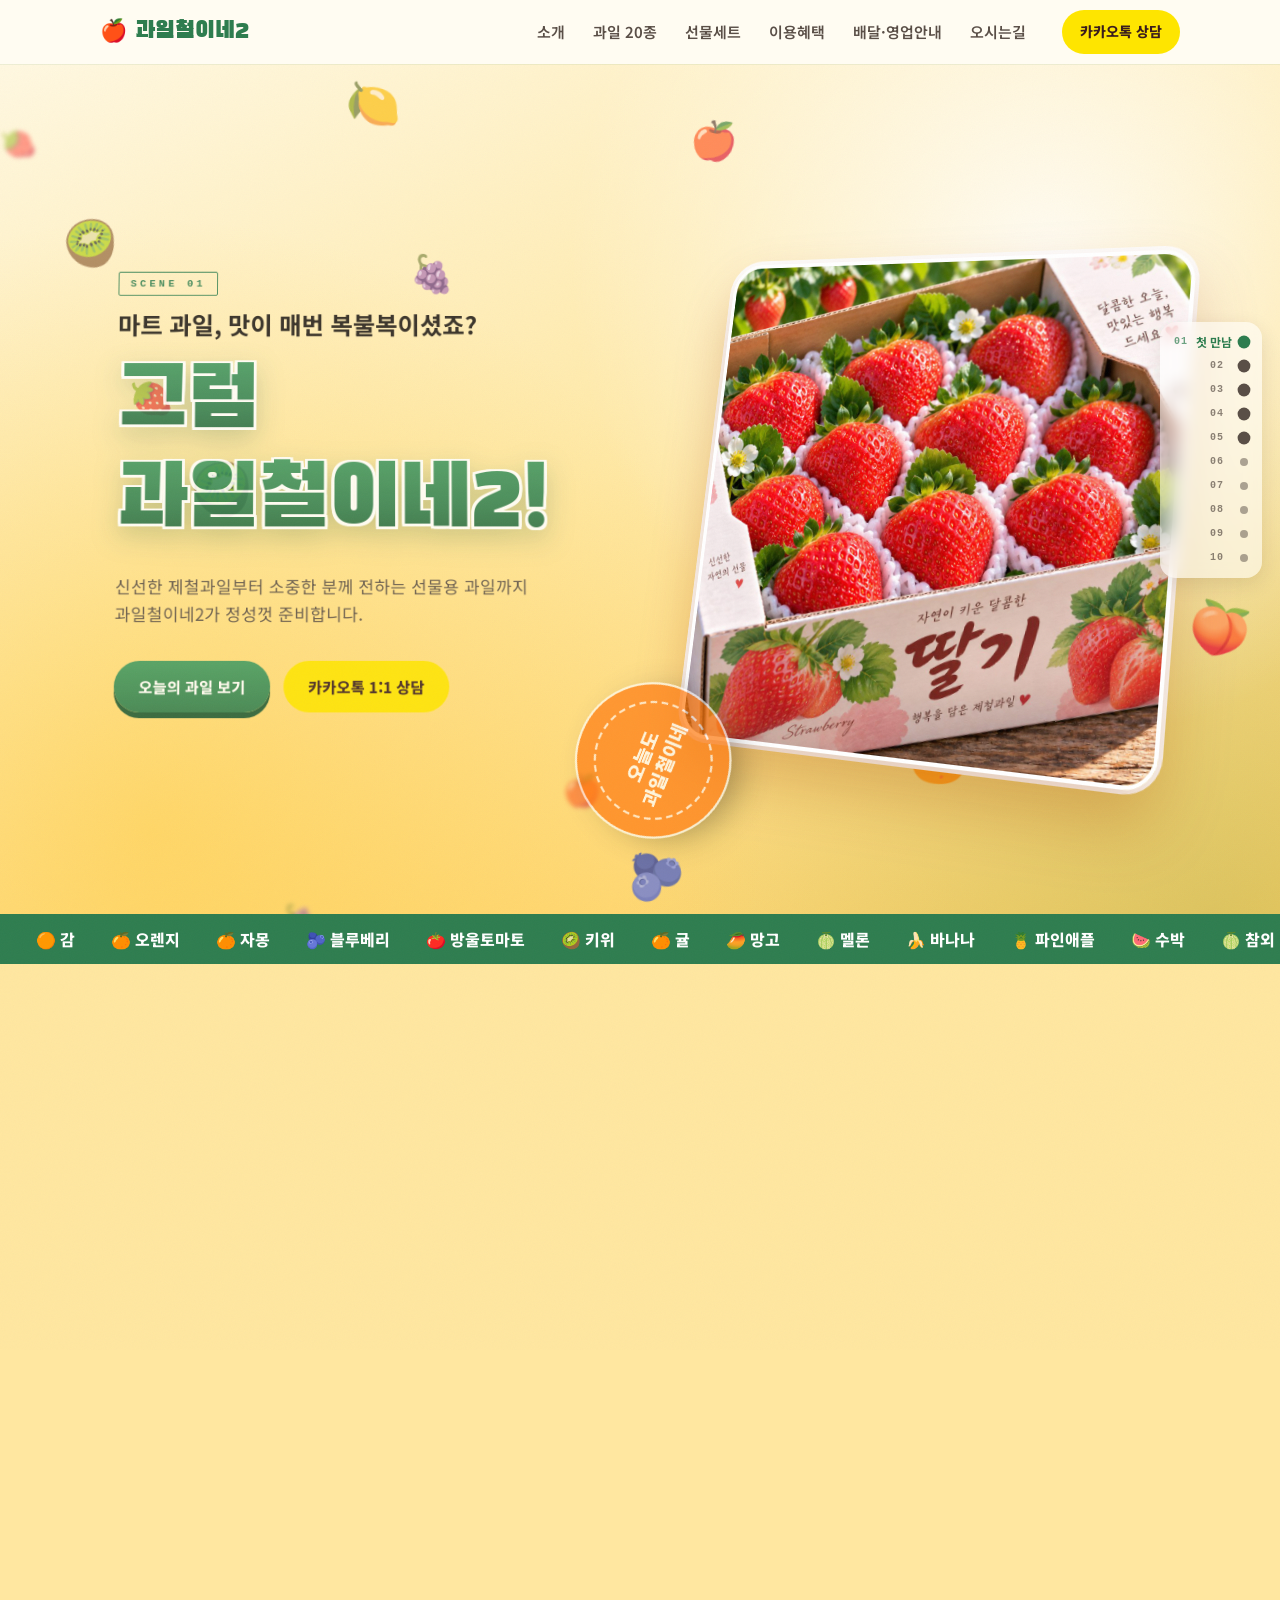
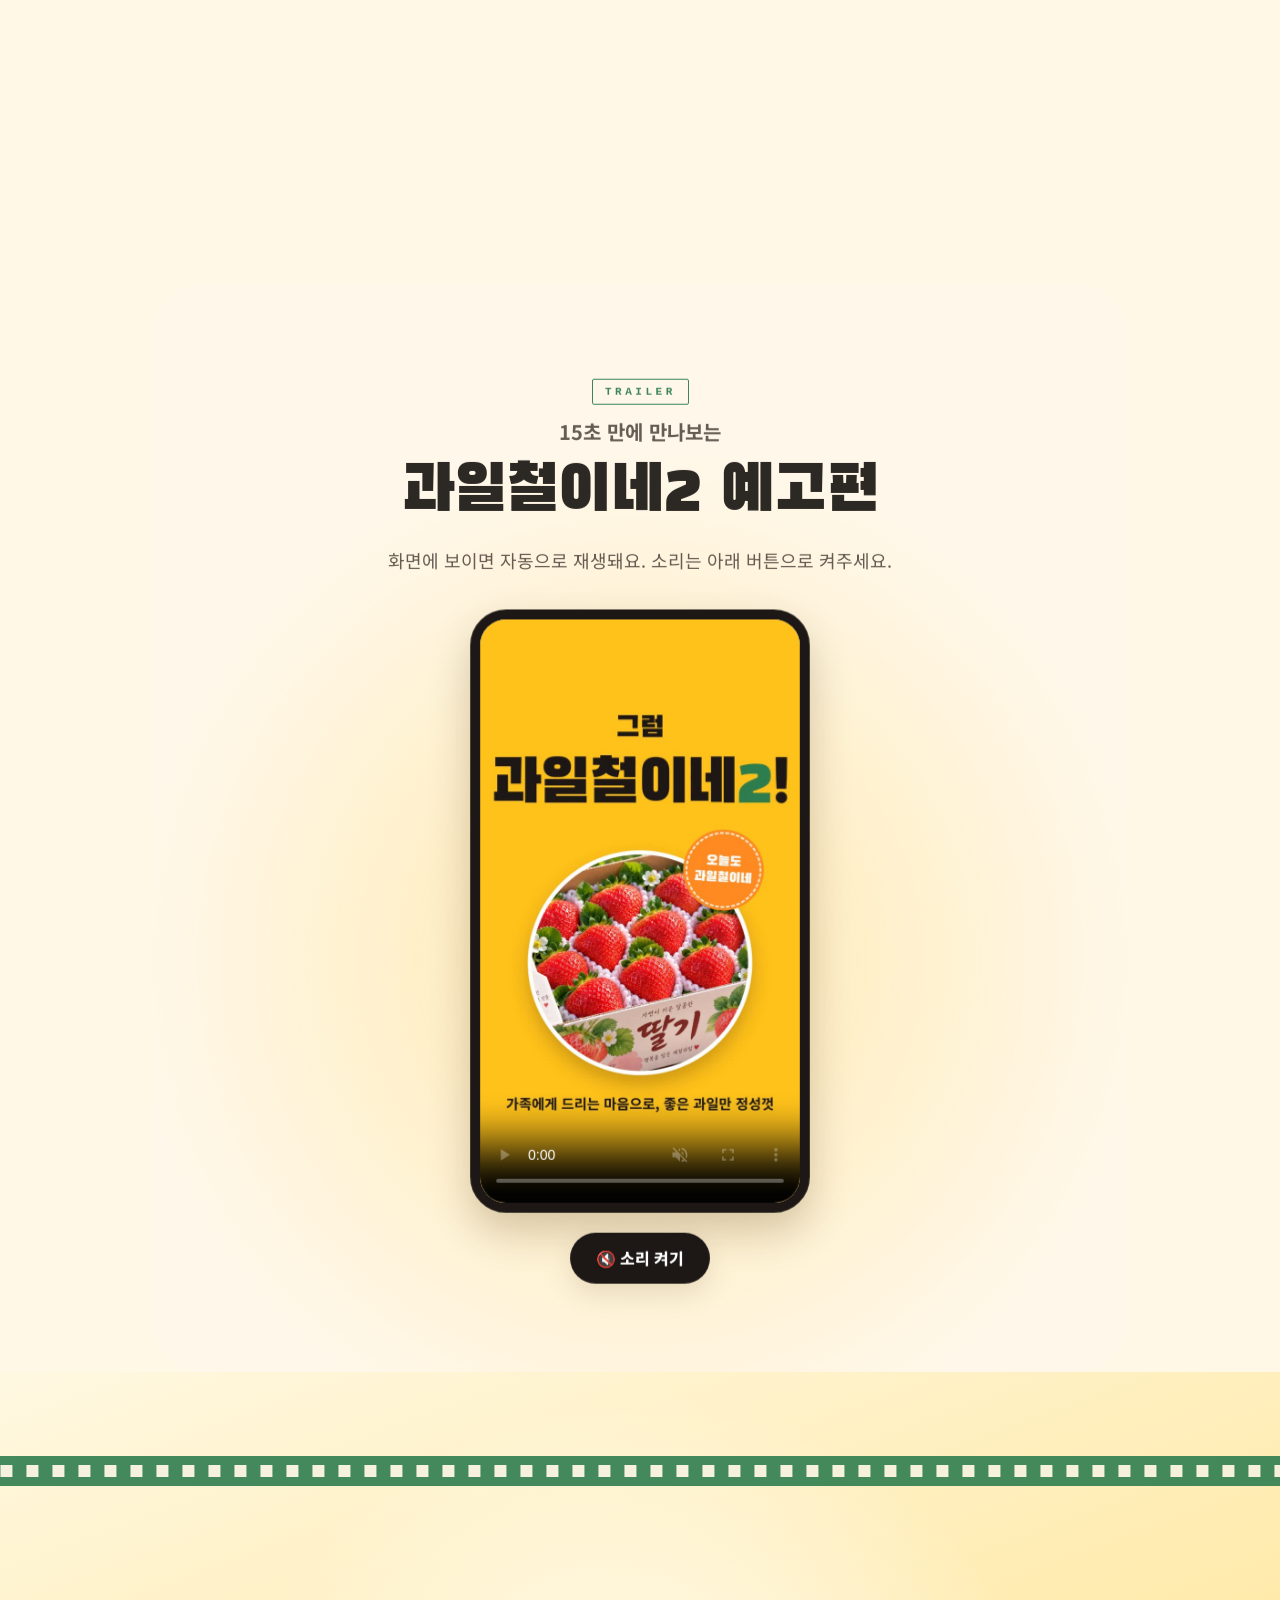
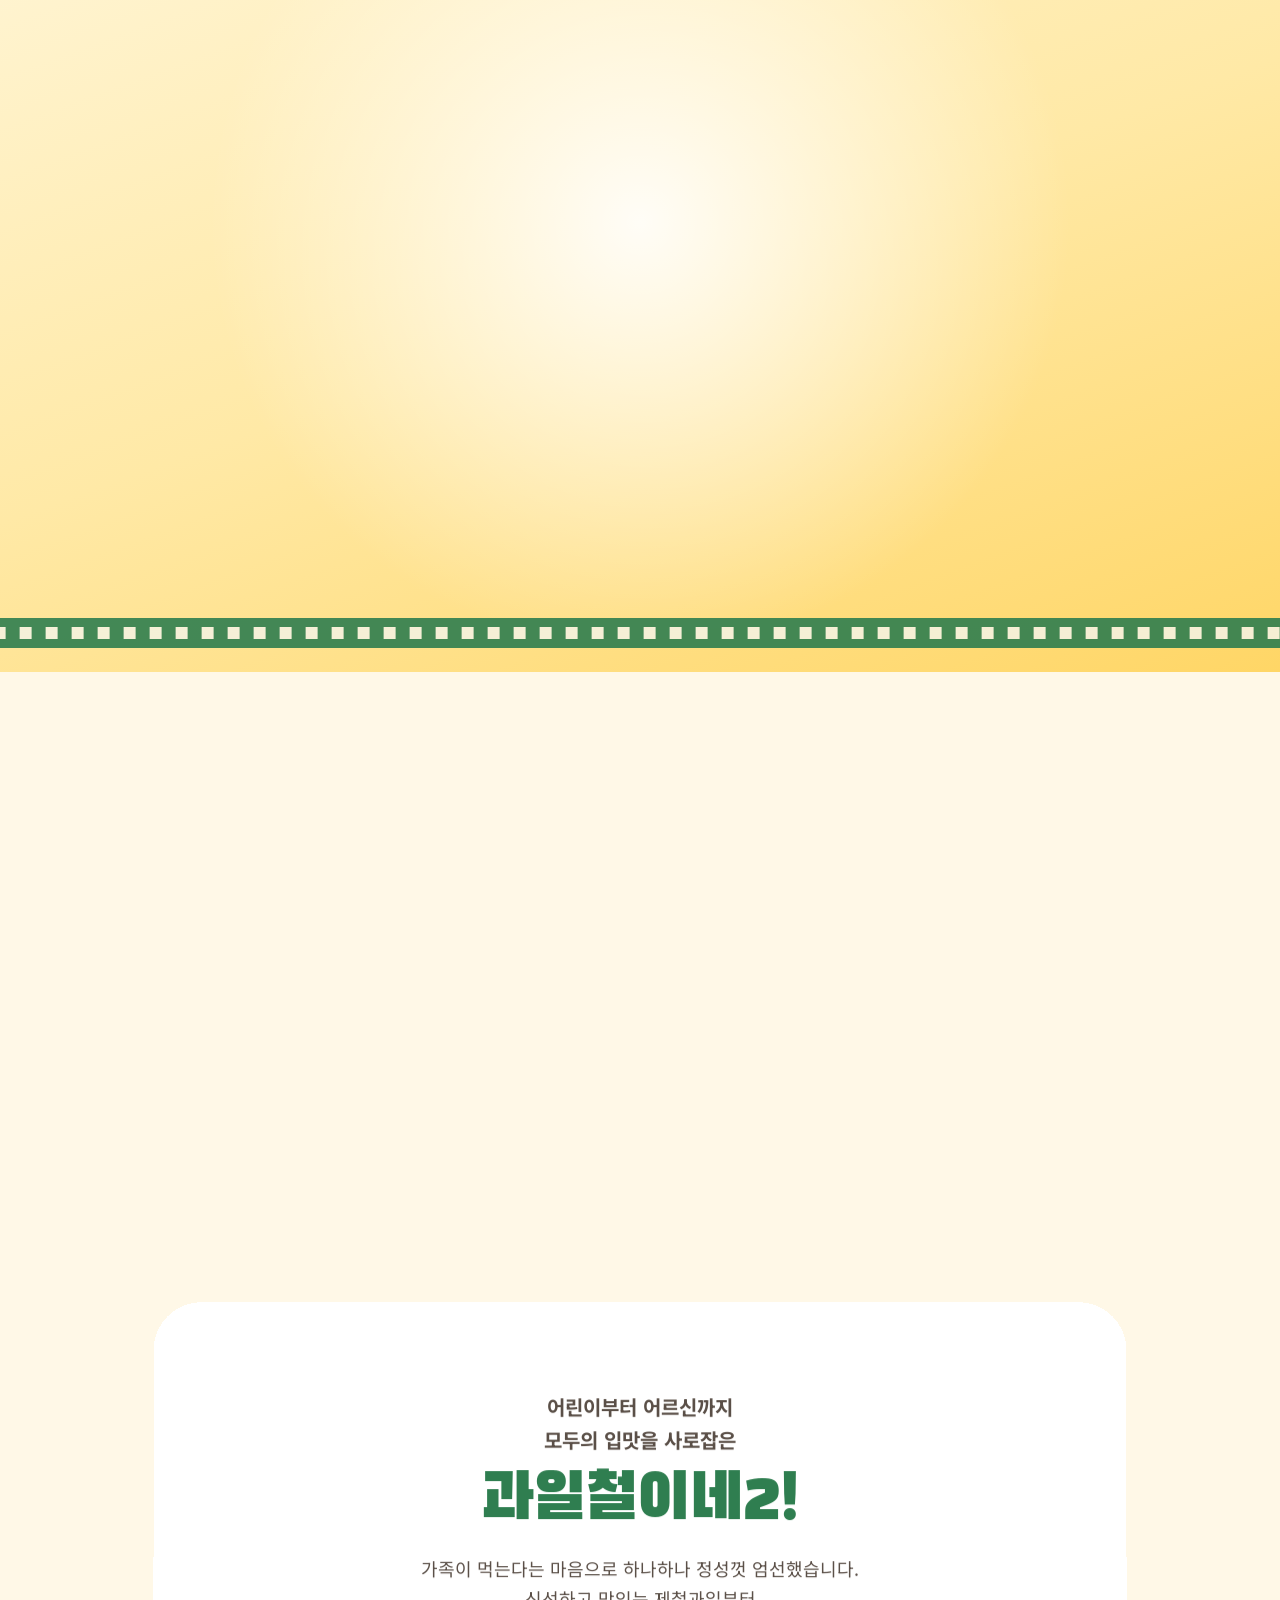
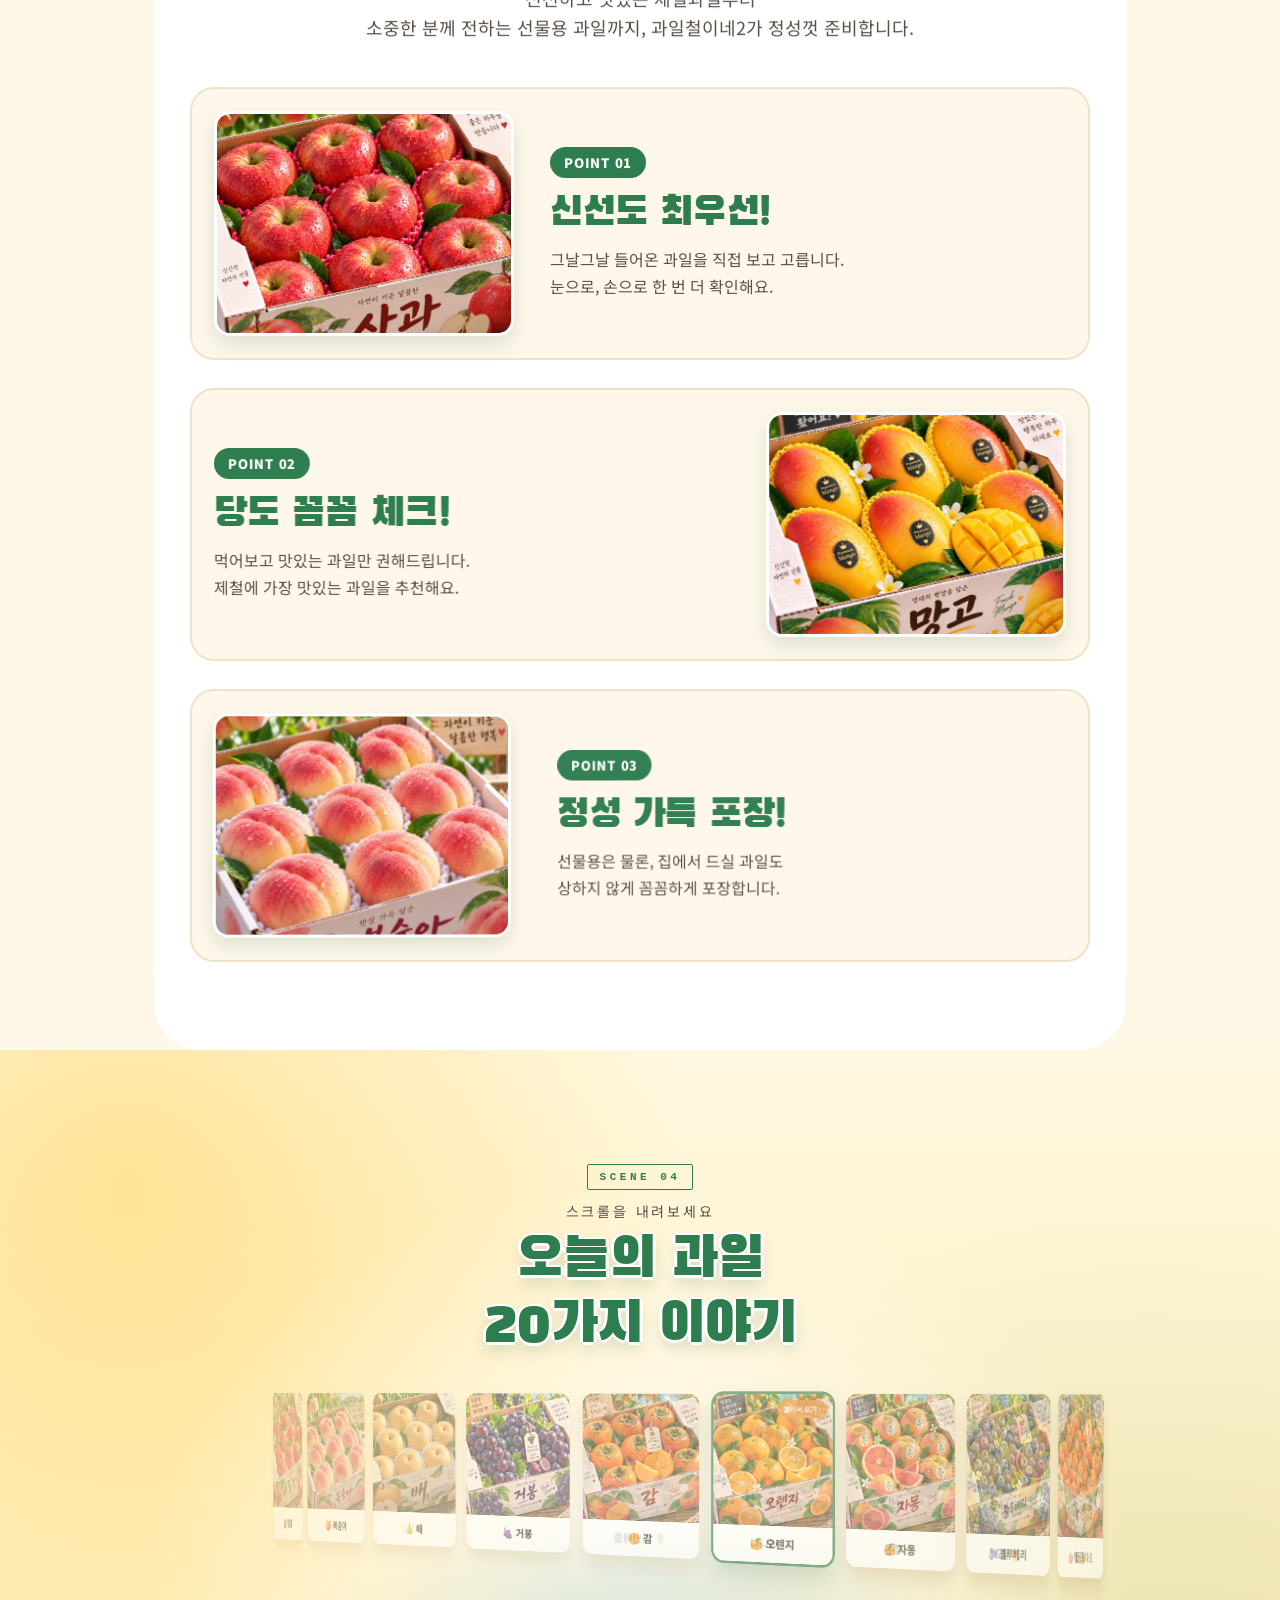
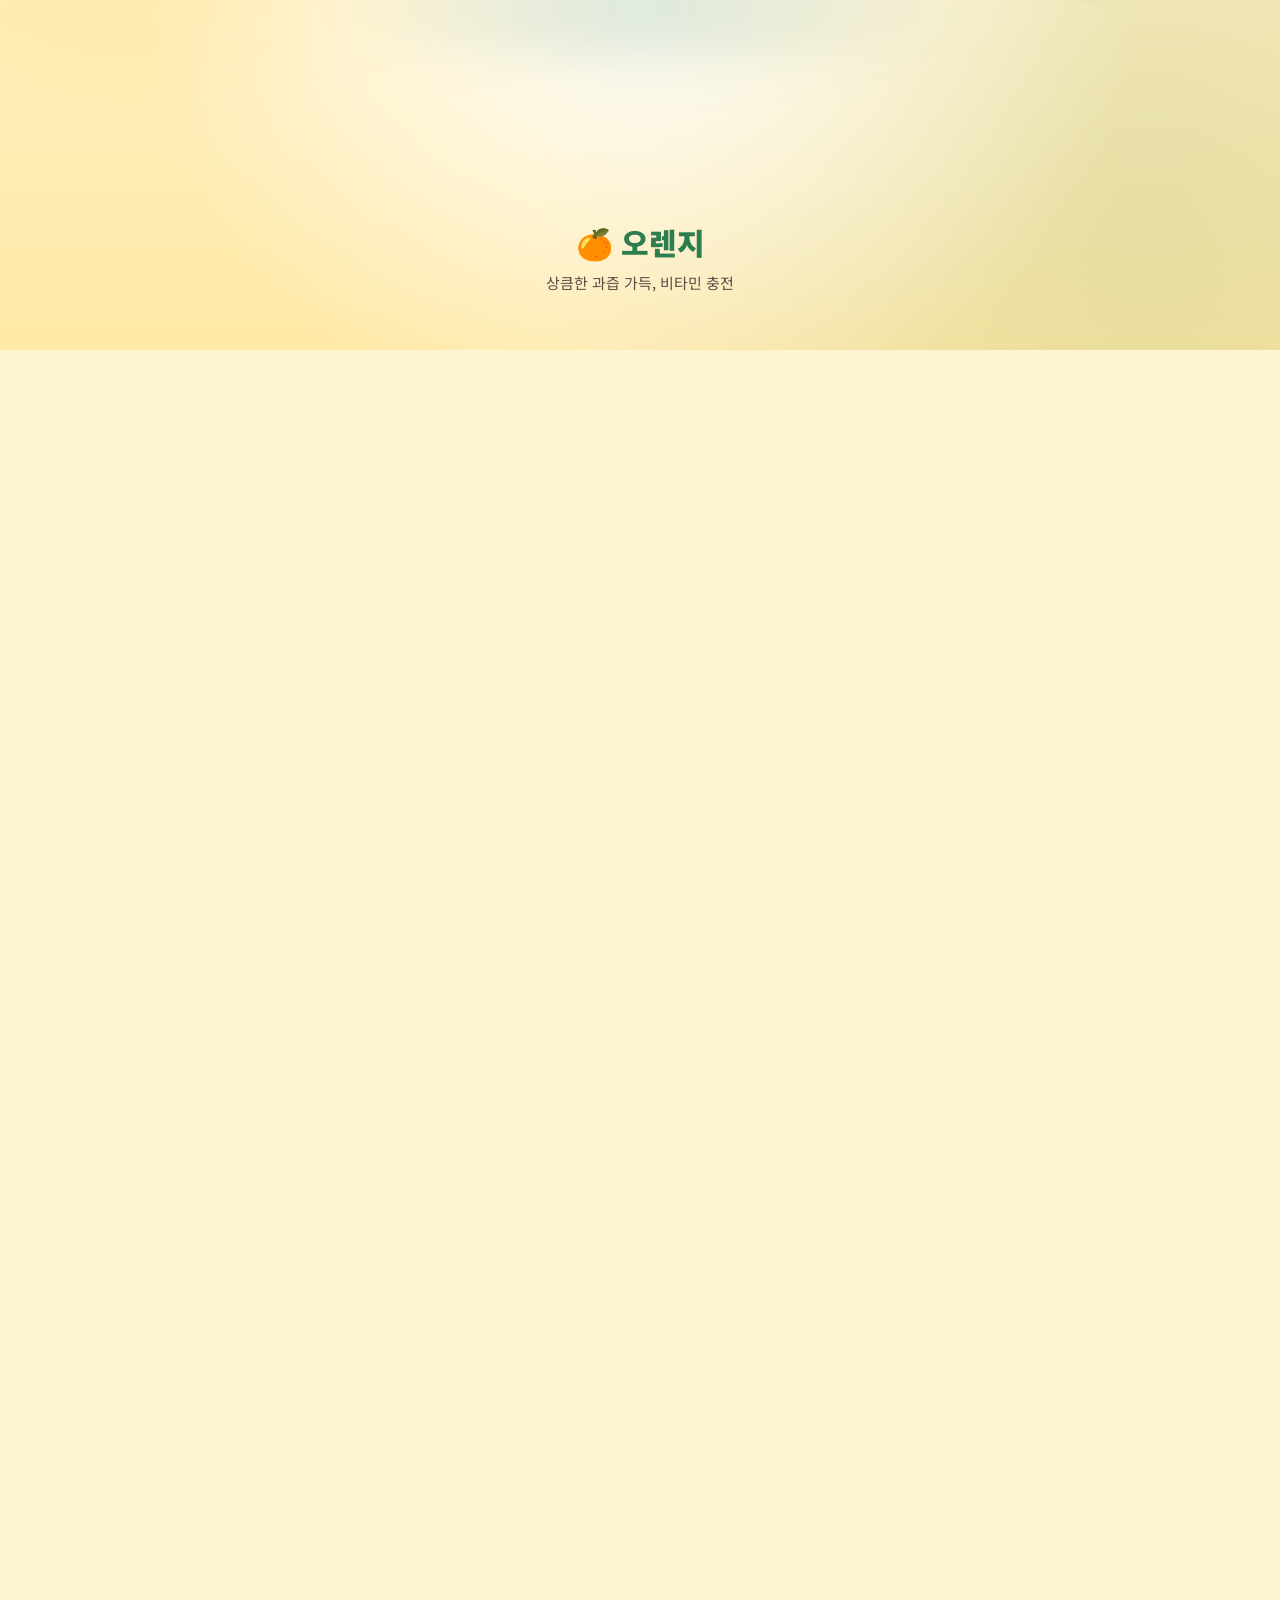
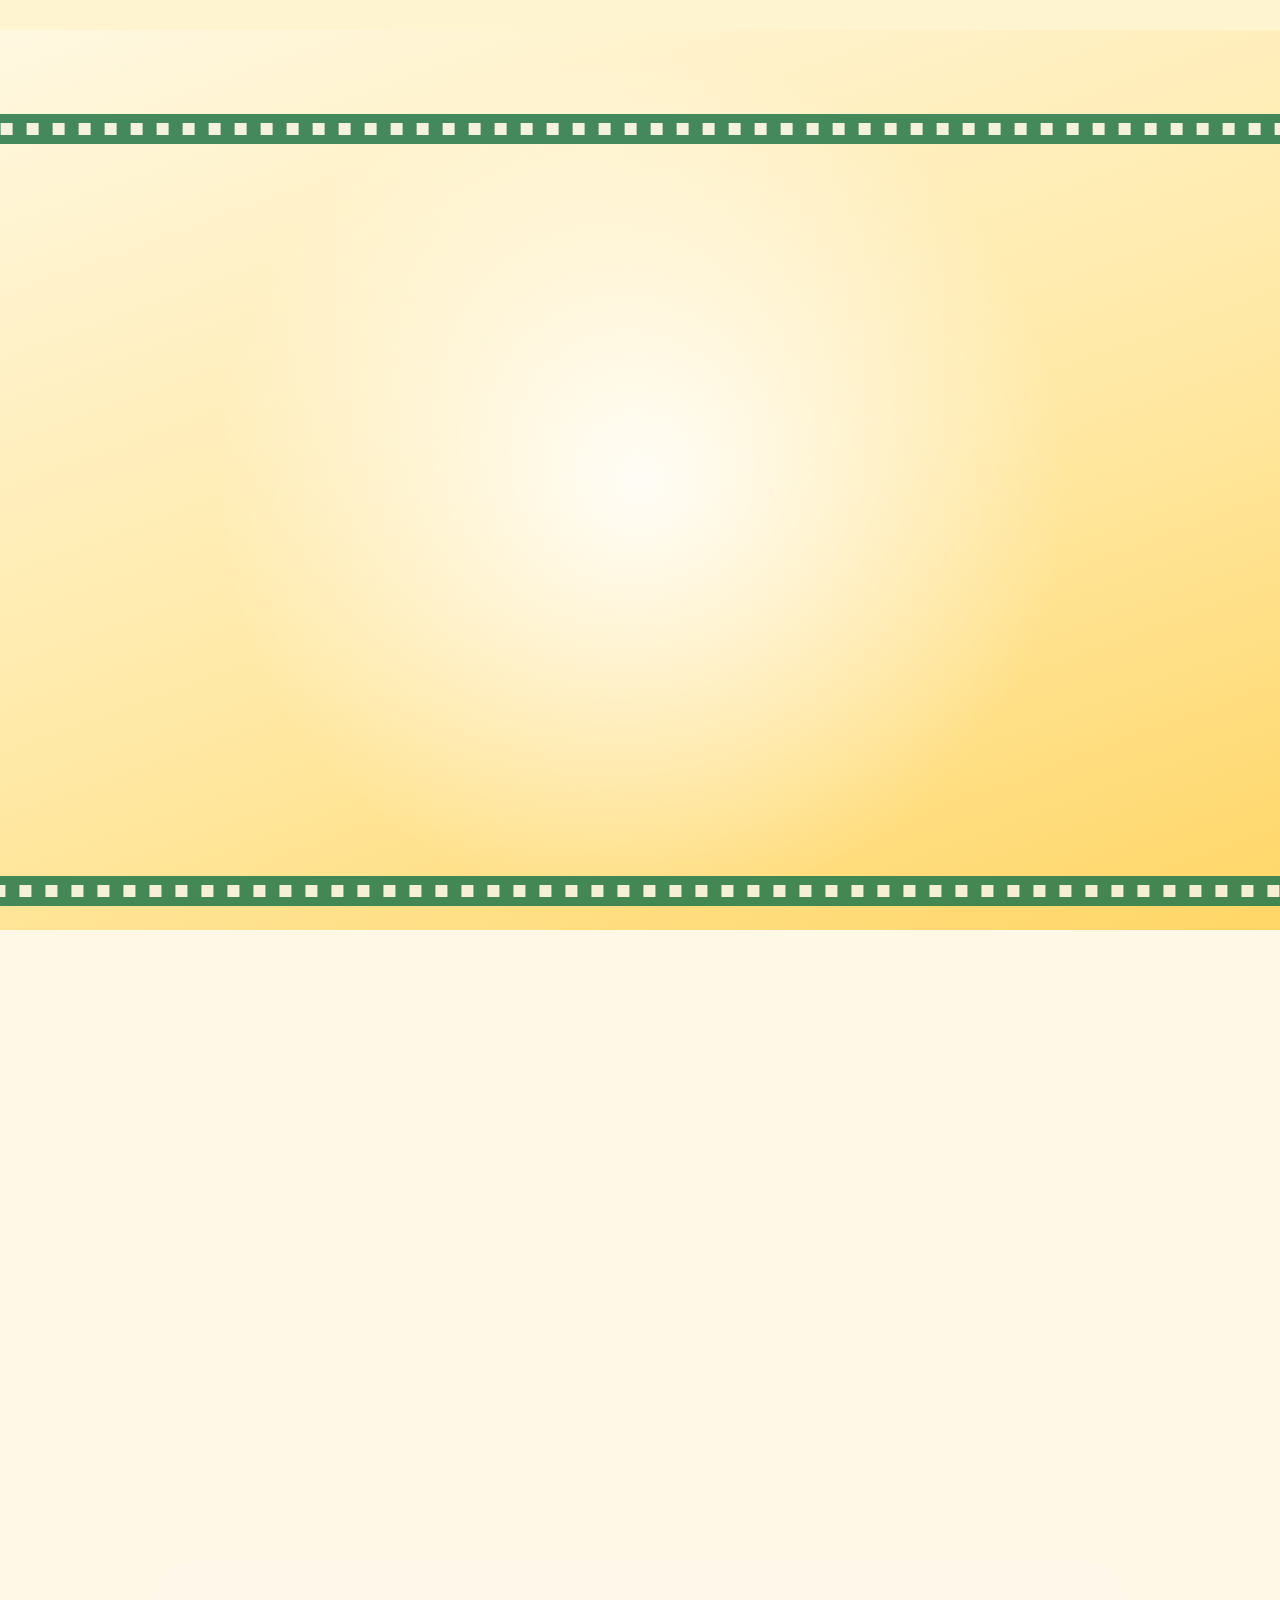
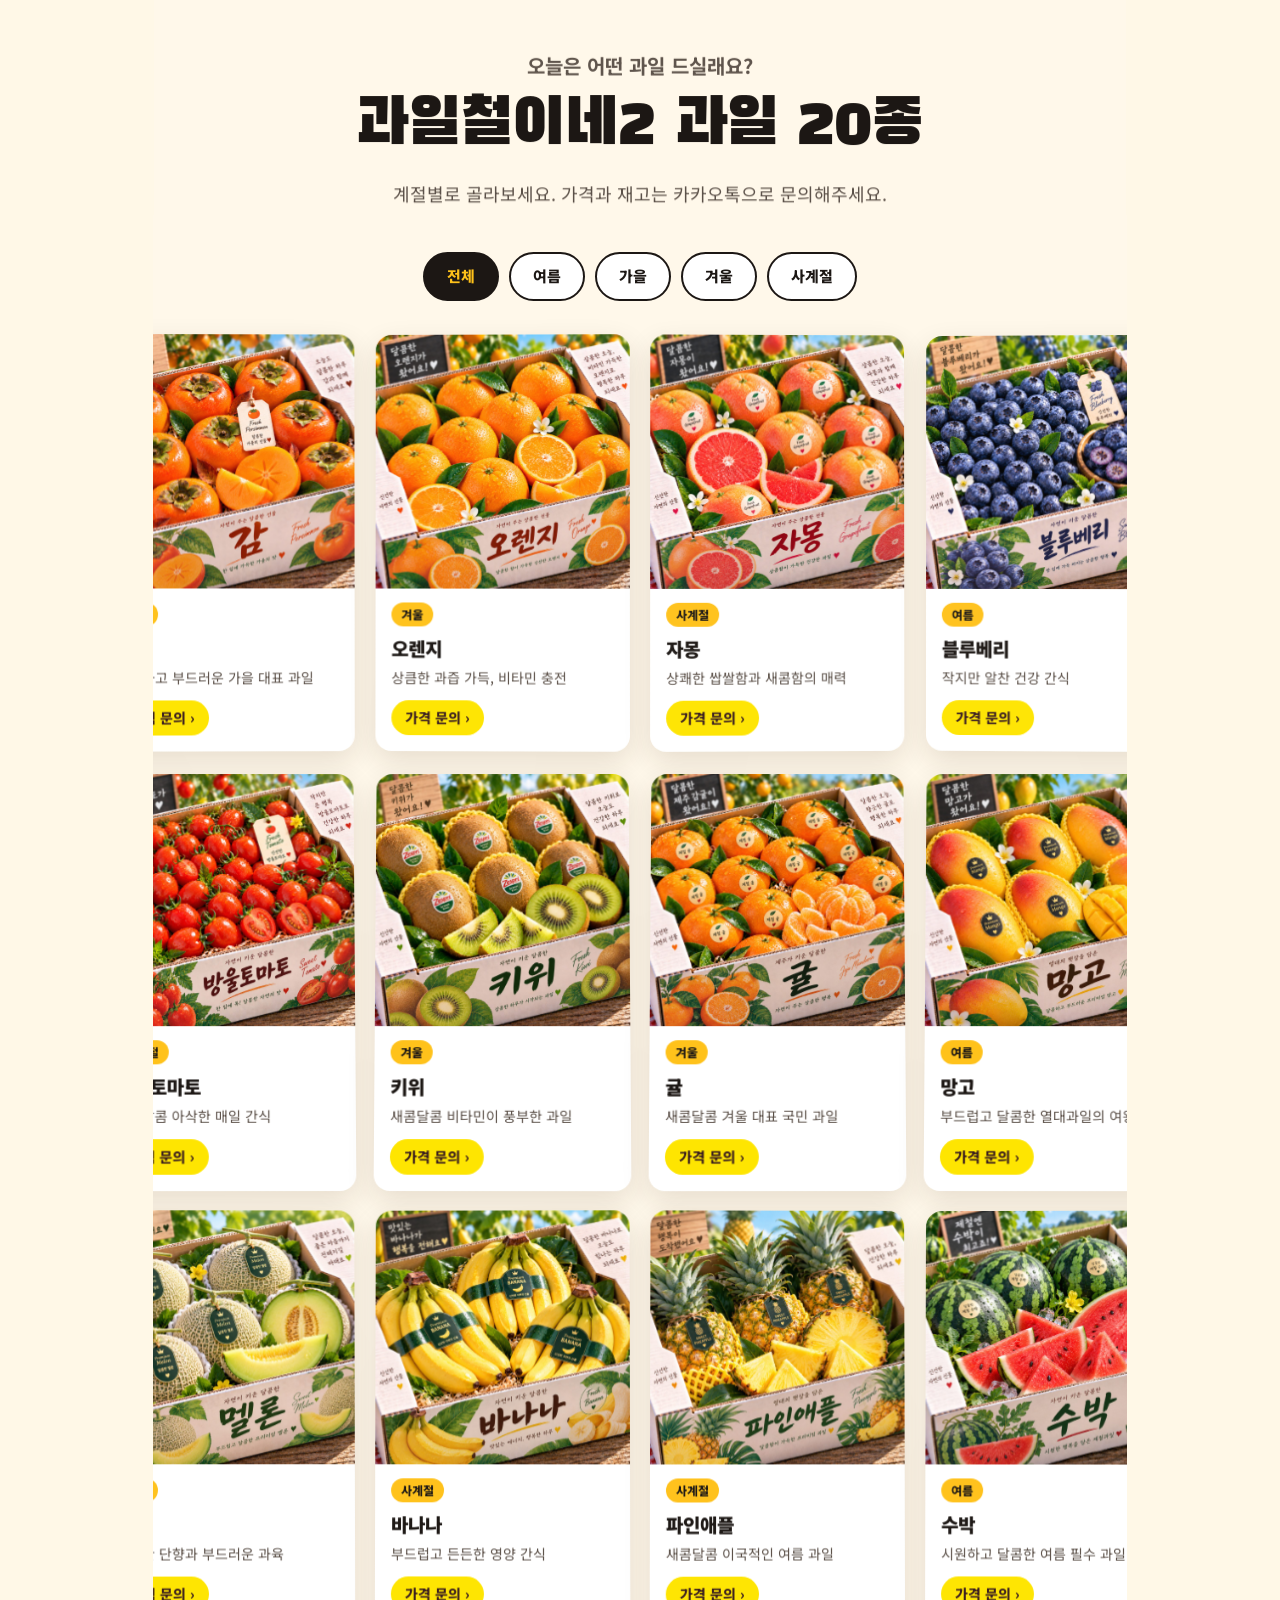
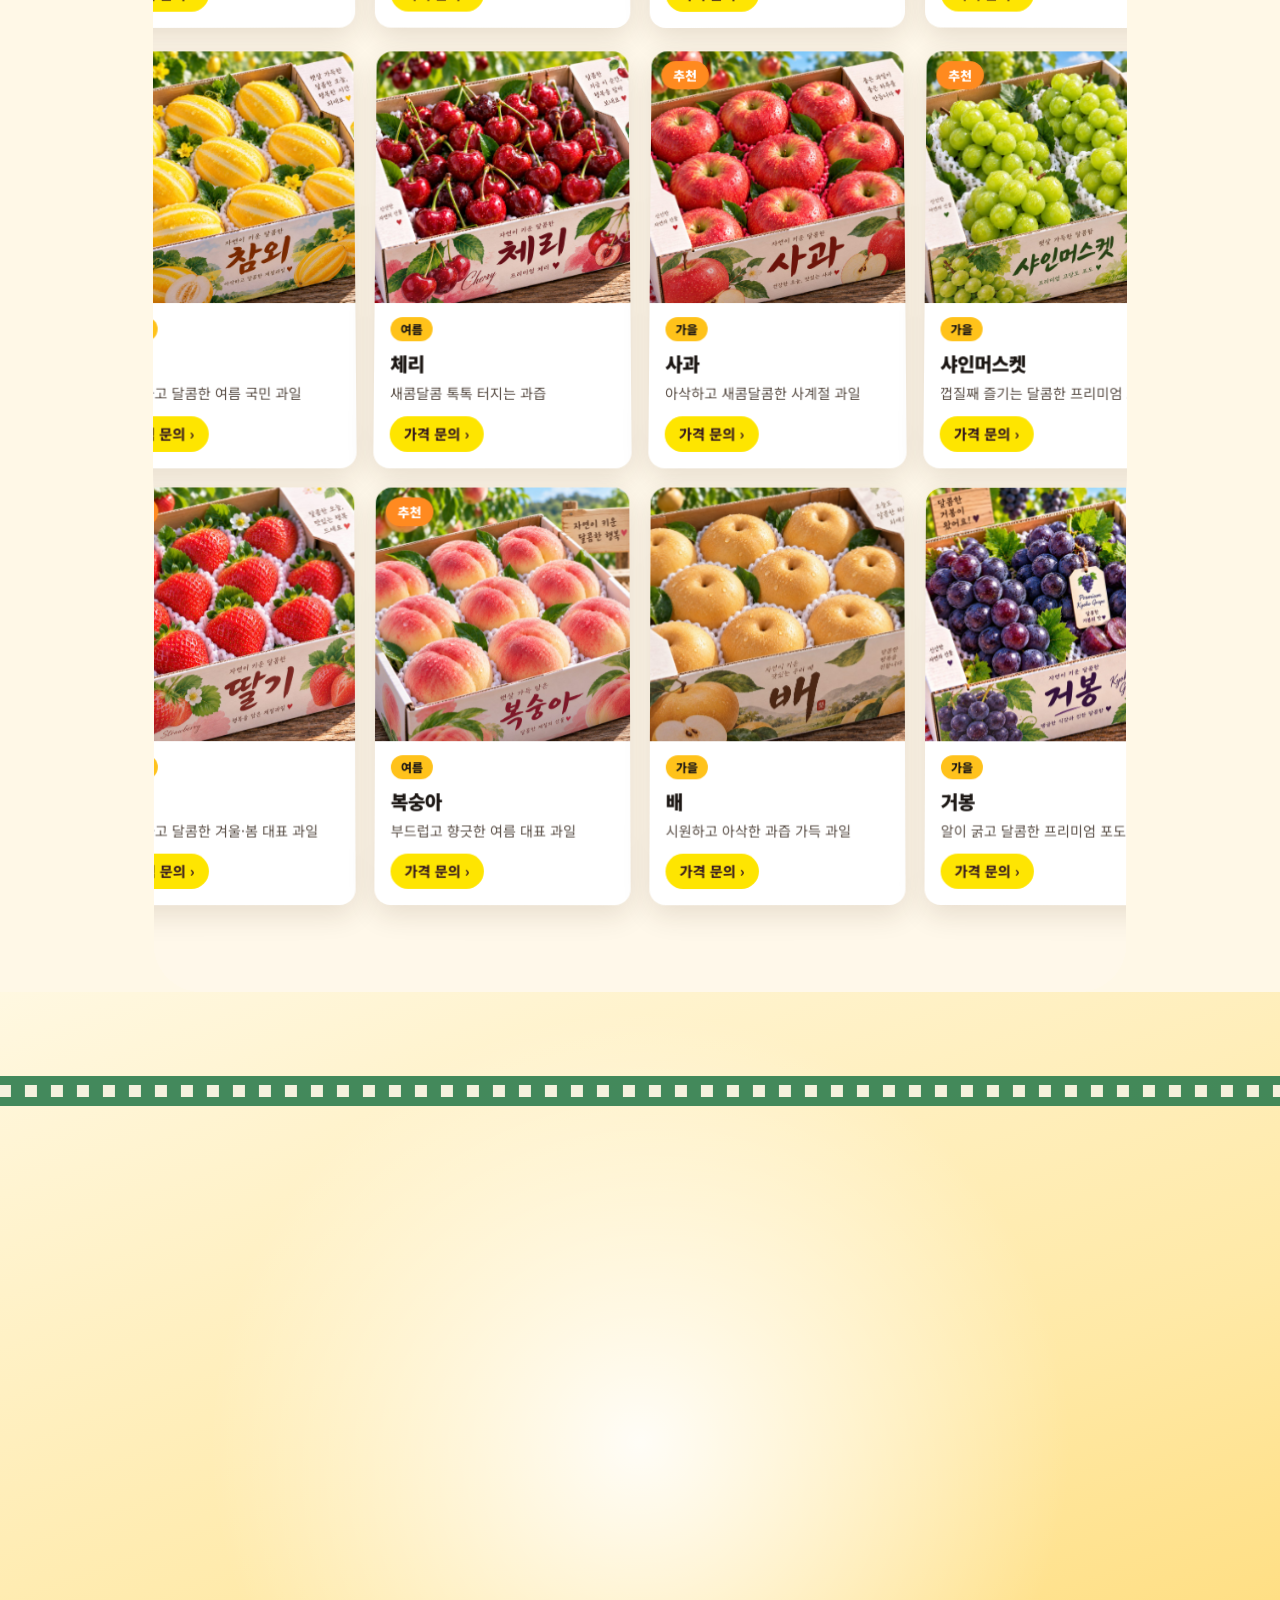
==== commit 7239c473: "홈페이지에 15초 홍보 영상(예고편) 영역 추가 - 노란 띠(SCENE 02) 아래 TRAILER 영역: 휴대폰 모양 틀 안에서 영상 재생 - 화면에 보이면 소리 없이 자동 재생," ====
--- a/index.html
+++ b/index.html
@@ -29,8 +29,8 @@
   }
 </script>
 <!-- 디자인을 고친 뒤에는 아래 ?v= 뒤 숫자를 바꾸면 손님 휴대폰에 새 디자인이 바로 보입니다 -->
-<link rel="stylesheet" href="css/style.css?v=20260924d" />
-<link rel="stylesheet" href="css/cinema.css?v=20260924d" />
+<link rel="stylesheet" href="css/style.css?v=20260924e" />
+<link rel="stylesheet" href="css/cinema.css?v=20260924e" />
 </head>
 <body>
 
@@ -120,6 +120,35 @@
     </div>
     <p class="hook-small" data-3d="rise" data-config="hook.smallCopy">아이부터 어르신까지, 온 가족이 만족하는</p>
     <h2 class="hook-big display outline" data-3d="standup" data-config="hook.bigCopy">과일철이네2 제철과일!</h2>
+  </div>
+</section>
+
+<!-- ============================================================ -->
+<!-- ③-1 15초 홍보 영상 (예고편) -->
+<!-- ============================================================ -->
+<section class="section trailer stage3d" id="trailer" data-transition="frame">
+  <div class="wrap trailer-inner">
+    <div class="section-head trailer-head">
+      <span class="scene-no" data-3d="subtitle" data-i="0">TRAILER</span>
+      <p class="eyebrow" data-3d="subtitle" data-i="1" data-config-nl="trailer.smallCopy">15초 만에 만나보는</p>
+      <h2 class="section-title display" data-3d="subtitle" data-i="2" data-config-nl="trailer.title">과일철이네2 예고편</h2>
+      <p class="section-desc" data-3d="subtitle" data-i="3" data-config-nl="trailer.desc"></p>
+    </div>
+    <div class="trailer-phone" data-3d="zoom">
+      <video
+        class="trailer-video"
+        id="trailer-video"
+        src="public/video/promo-15s.mp4"
+        poster="public/video/promo-15s-poster.jpg"
+        muted
+        loop
+        playsinline
+        controls
+        preload="none"
+        aria-label="과일철이네2 15초 홍보 영상"
+      ></video>
+      <button class="trailer-sound" id="trailer-sound" type="button" aria-pressed="false">🔇 소리 켜기</button>
+    </div>
   </div>
 </section>
 
@@ -345,8 +374,8 @@
   <a href="#" class="mobile-bar-btn btn-naver">오시는 길</a>
 </div>
 
-<script src="config/site-config.js?v=20260924d"></script>
-<script src="js/main.js?v=20260924d"></script>
-<script src="js/cinema.js?v=20260924d"></script>
+<script src="config/site-config.js?v=20260924e"></script>
+<script src="js/main.js?v=20260924e"></script>
+<script src="js/cinema.js?v=20260924e"></script>
 </body>
 </html>
--- a/css/style.css
+++ b/css/style.css
@@ -1088,6 +1088,54 @@
   }
 }
 
+/* ---------- 15초 홍보 영상 (예고편) ---------- */
+.trailer {
+  background:
+    radial-gradient(circle at 50% 62%, rgba(255, 194, 26, 0.28) 0, rgba(255, 194, 26, 0) 55%),
+    var(--cream);
+  text-align: center;
+}
+
+.trailer-head {
+  margin-bottom: 36px;
+}
+
+.trailer-phone {
+  position: relative;
+  width: min(340px, 76vw);
+  margin: 0 auto;
+}
+
+.trailer-video {
+  display: block;
+  width: 100%;
+  aspect-ratio: 9 / 16;
+  object-fit: cover;
+  border: 10px solid var(--ink);
+  border-radius: 36px;
+  background: var(--ink);
+  box-shadow: var(--shadow-strong);
+}
+
+.trailer-sound {
+  margin-top: 20px;
+  padding: 12px 26px;
+  border: 0;
+  border-radius: var(--radius-pill);
+  background: var(--ink);
+  color: var(--white);
+  font: inherit;
+  font-weight: 800;
+  font-size: 16px;
+  cursor: pointer;
+  box-shadow: var(--shadow);
+}
+
+.trailer-sound[aria-pressed="true"] {
+  background: var(--yellow);
+  color: var(--ink);
+}
+
 /* ============================================================
    반응형
    ============================================================ */
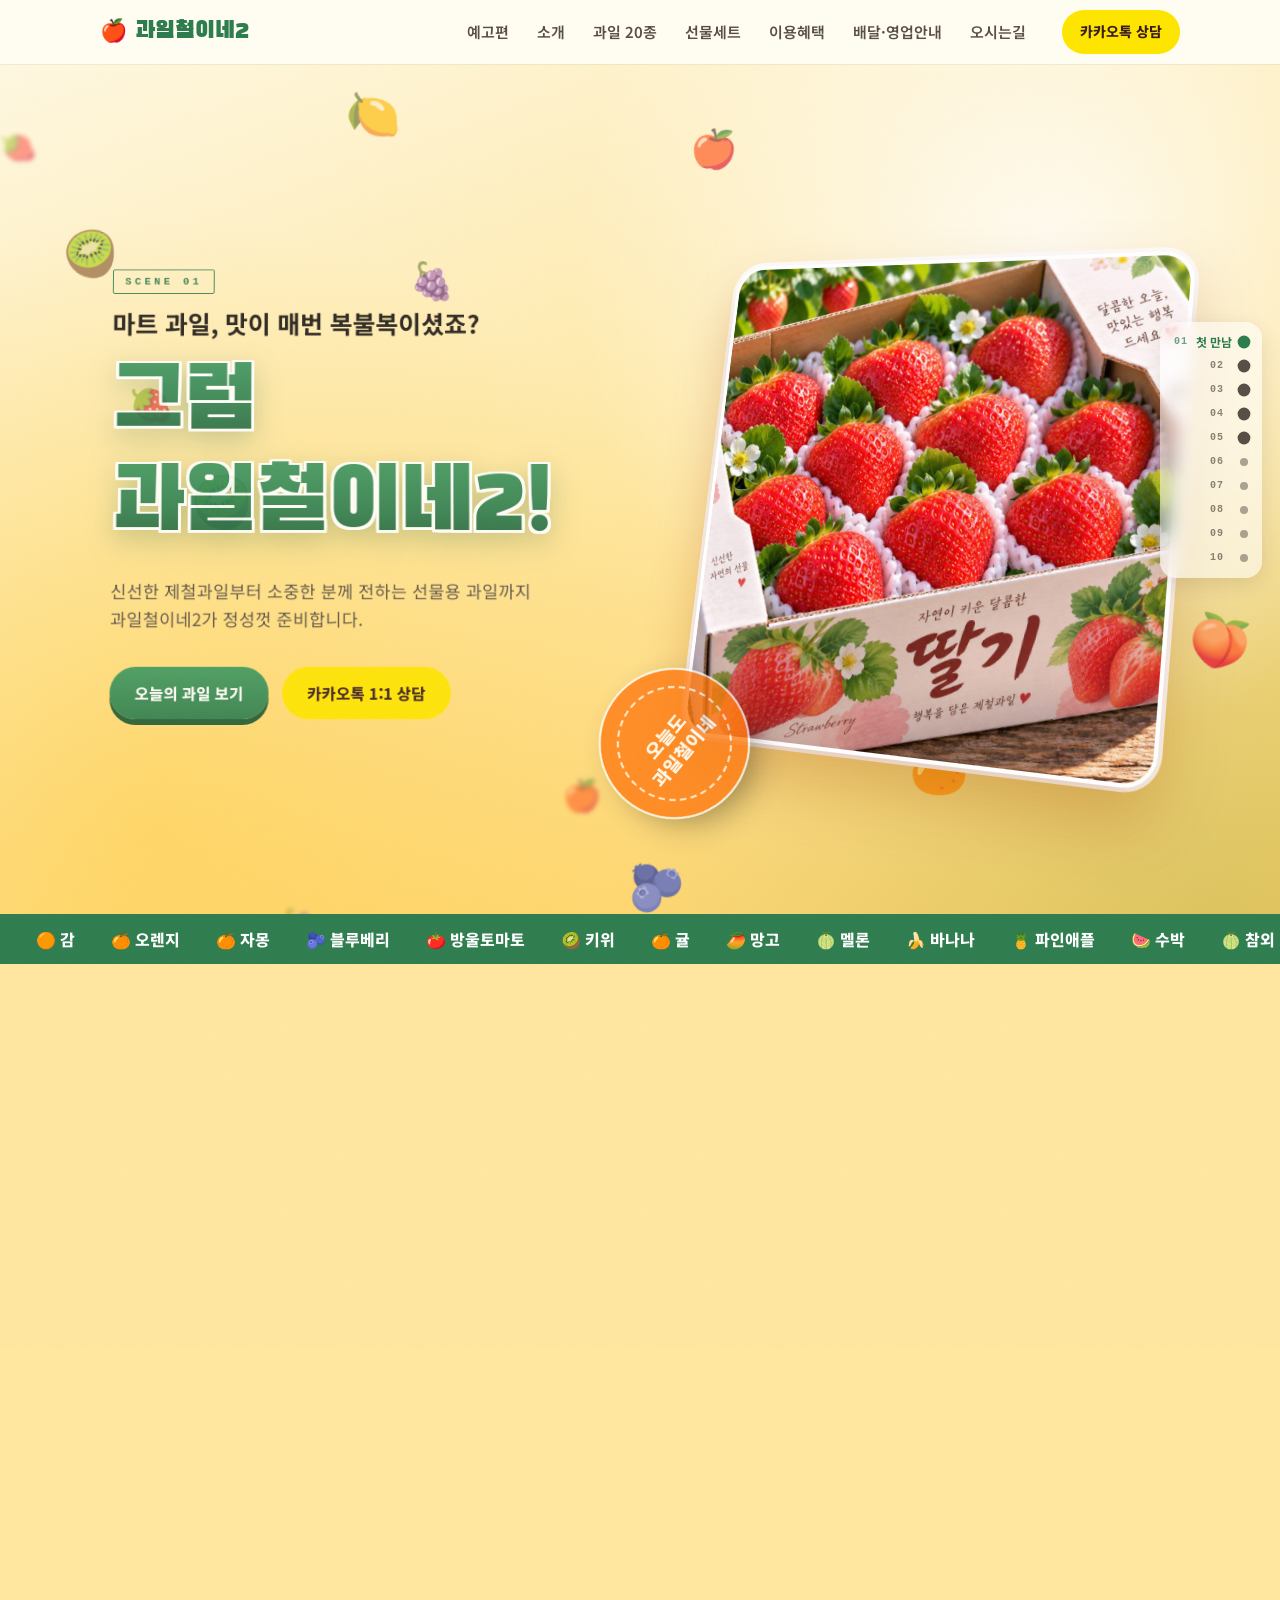
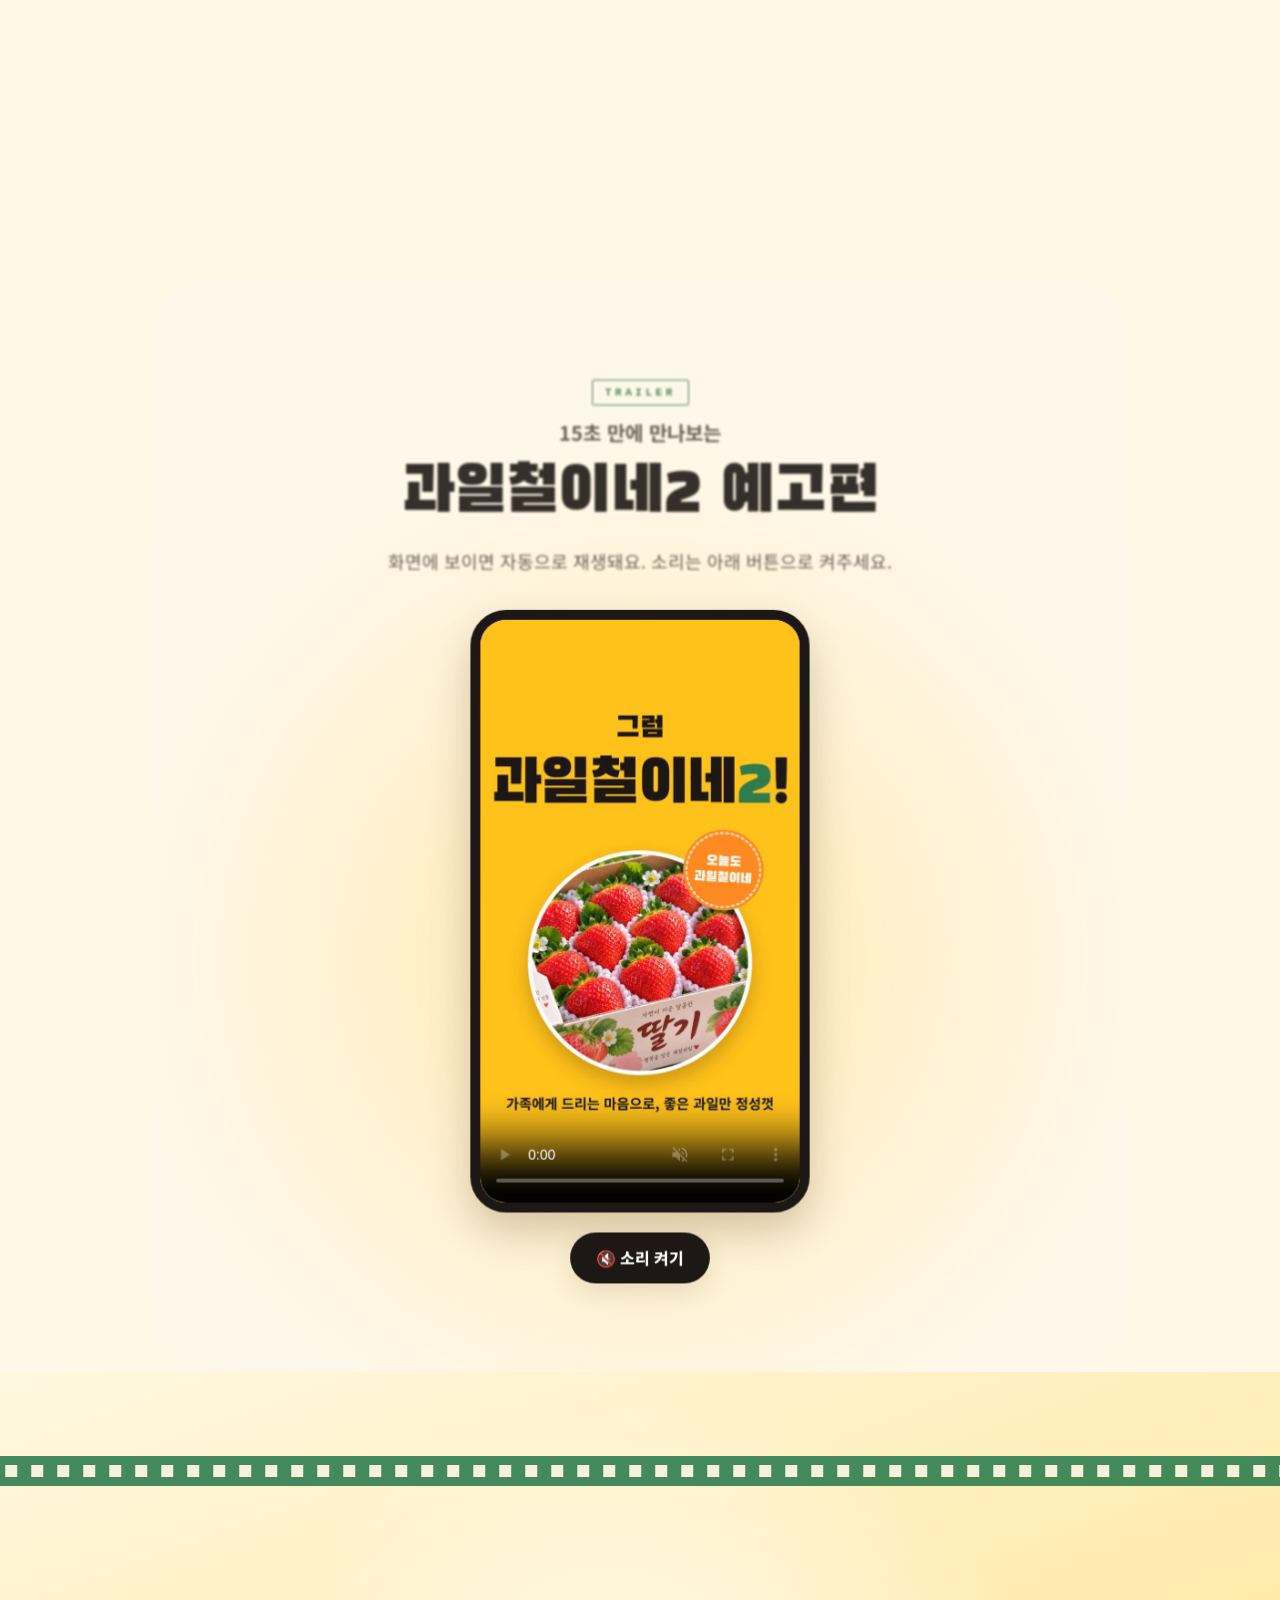
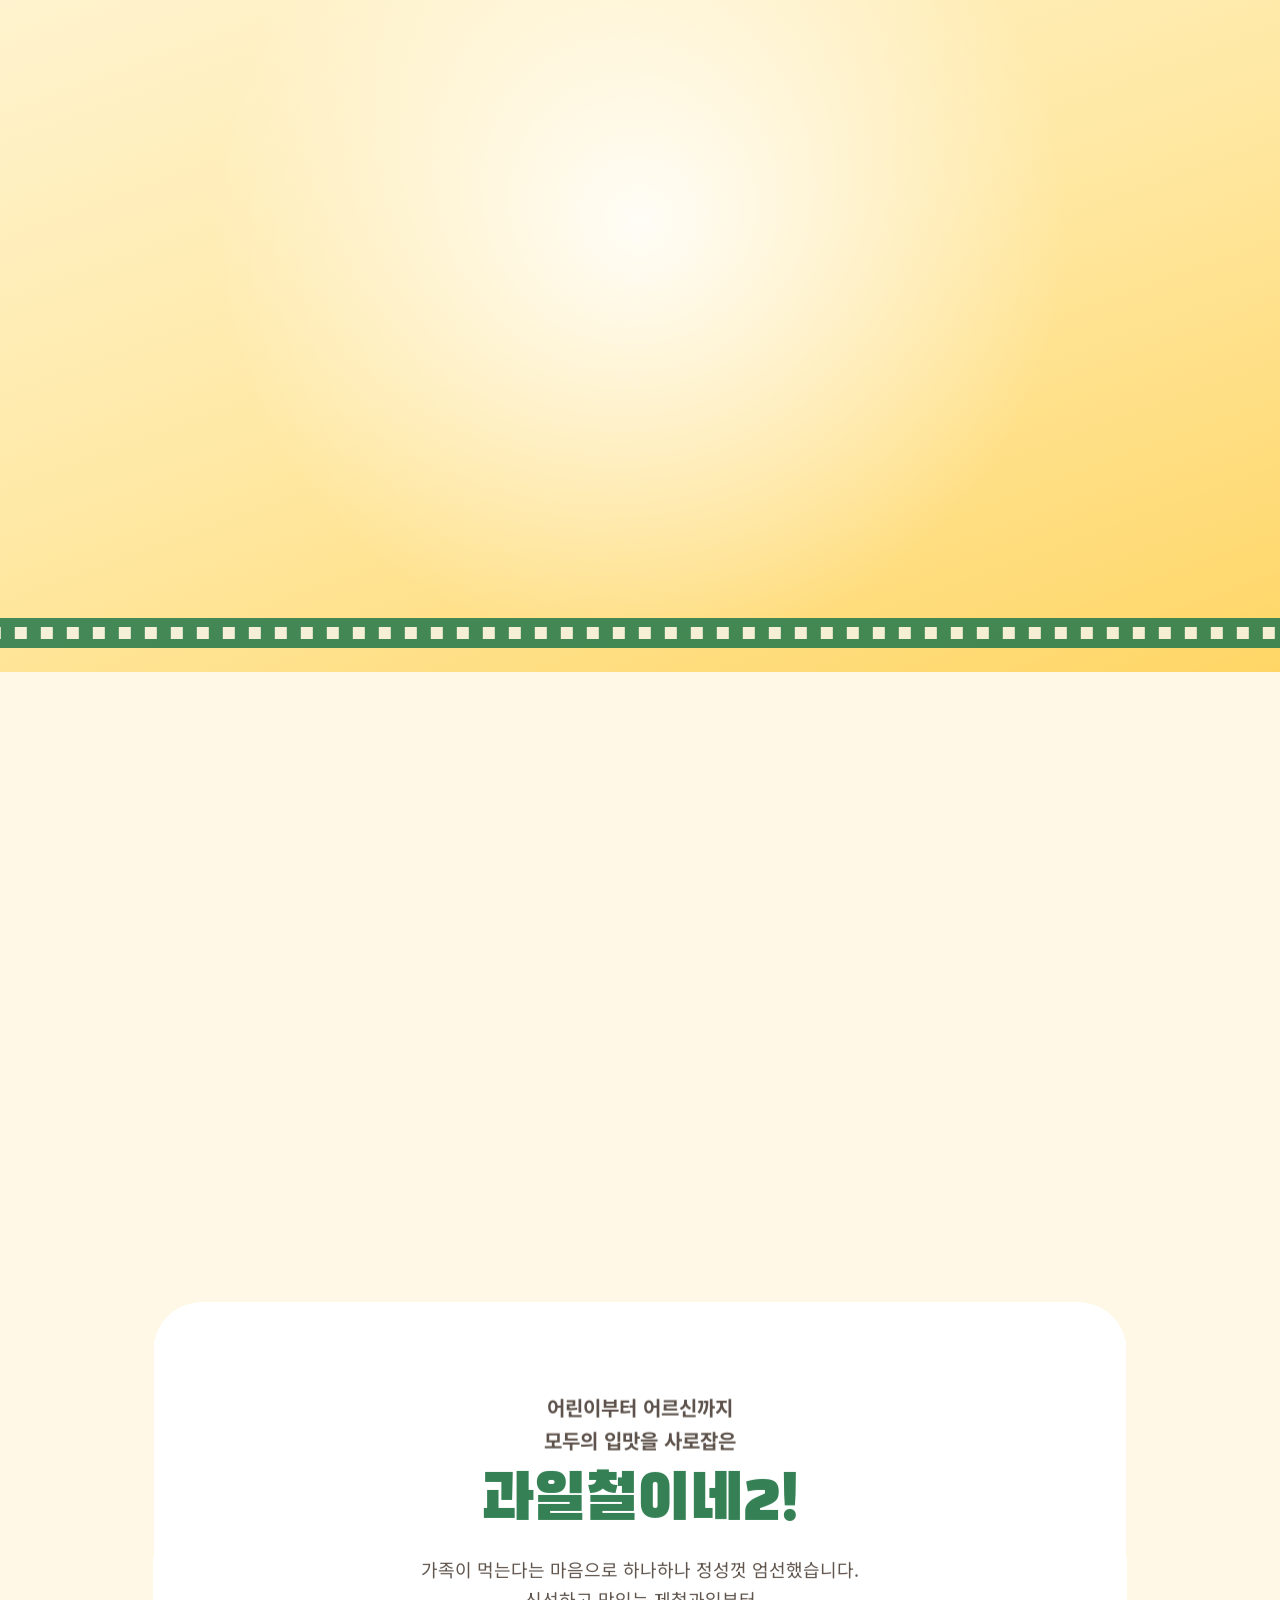
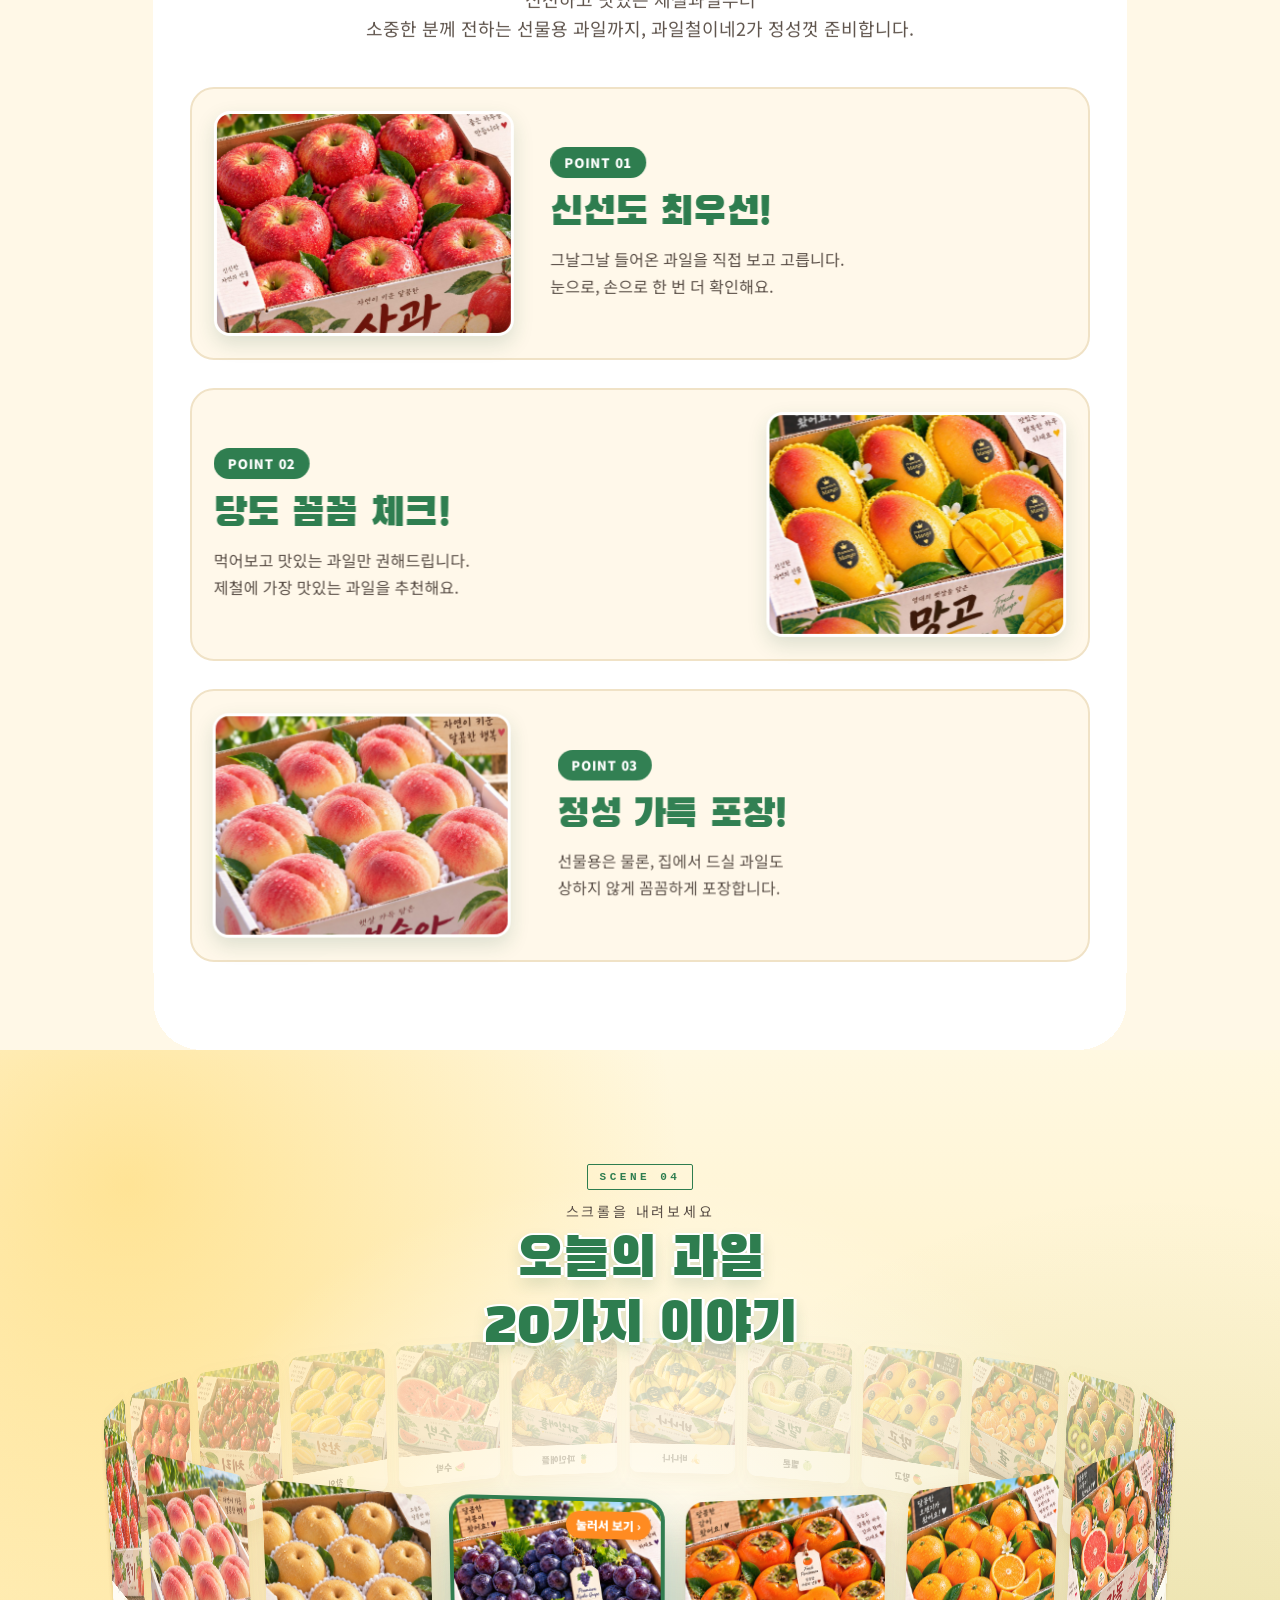
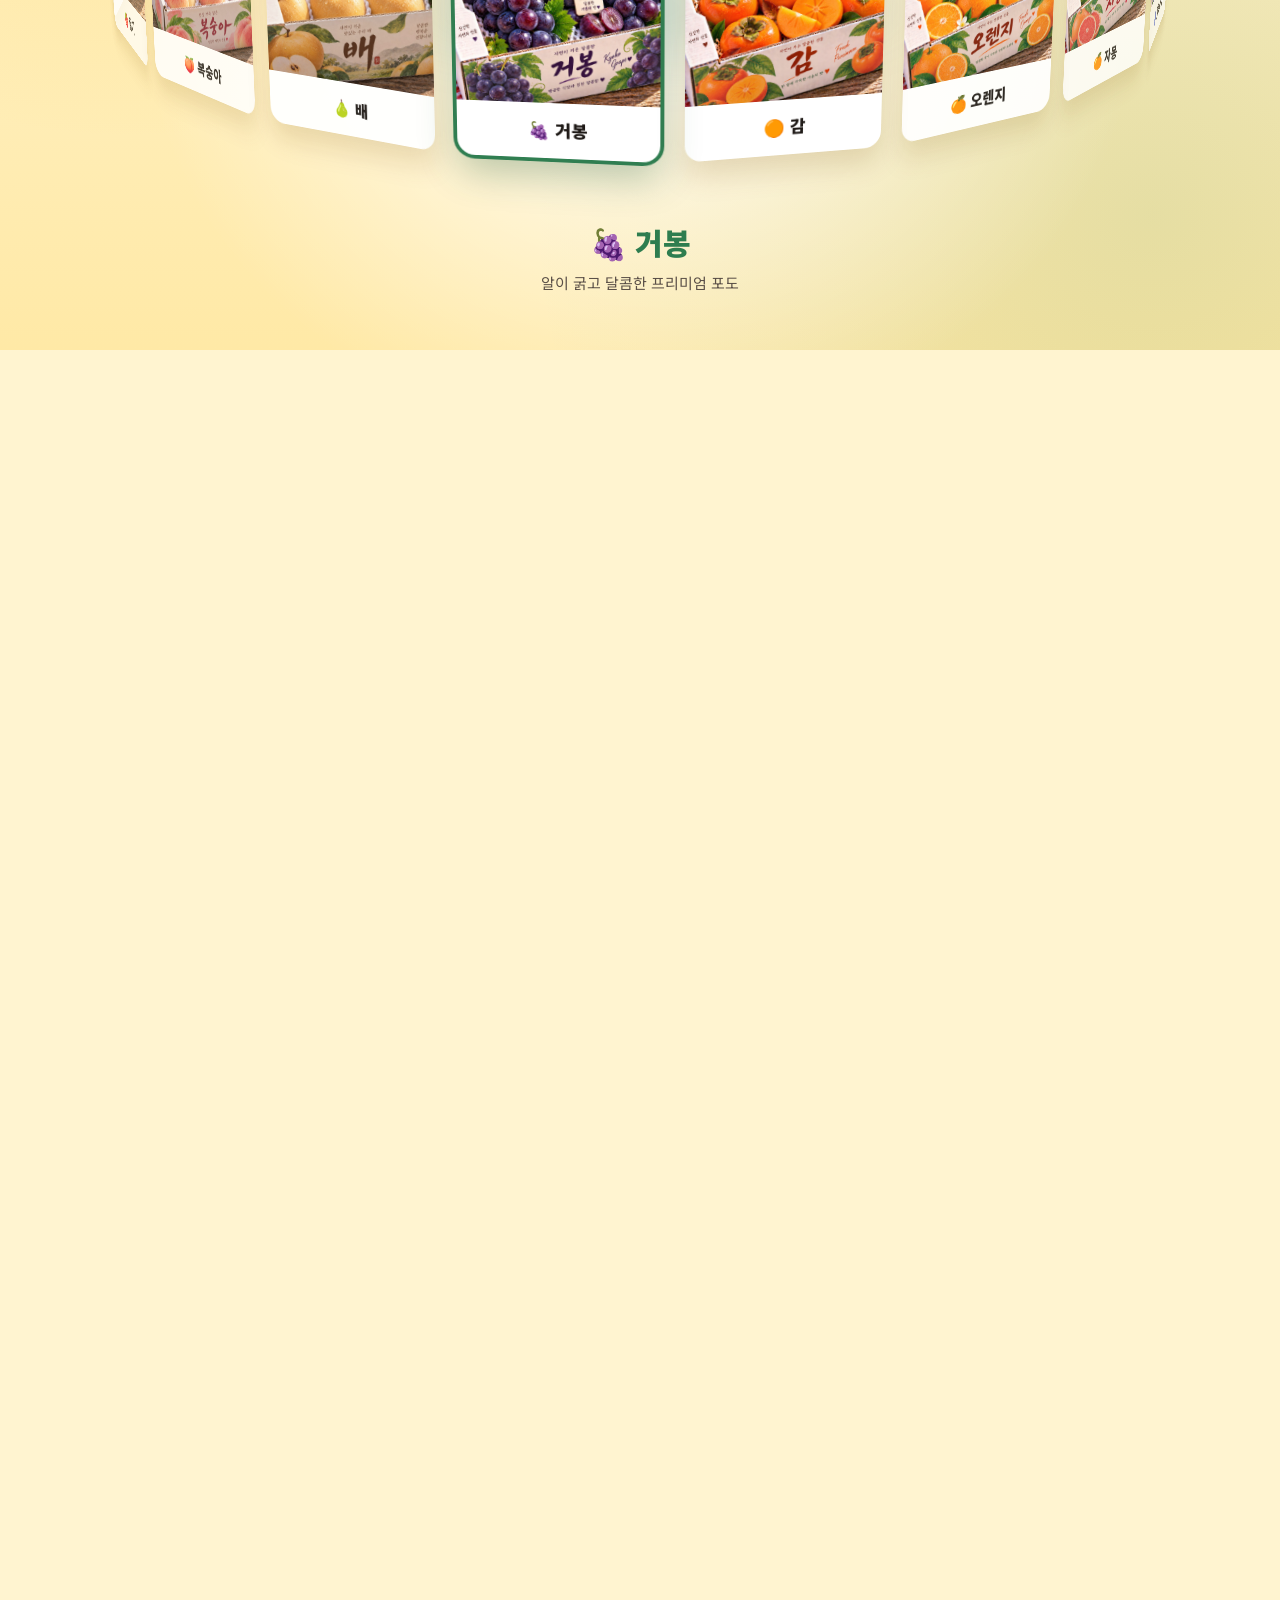
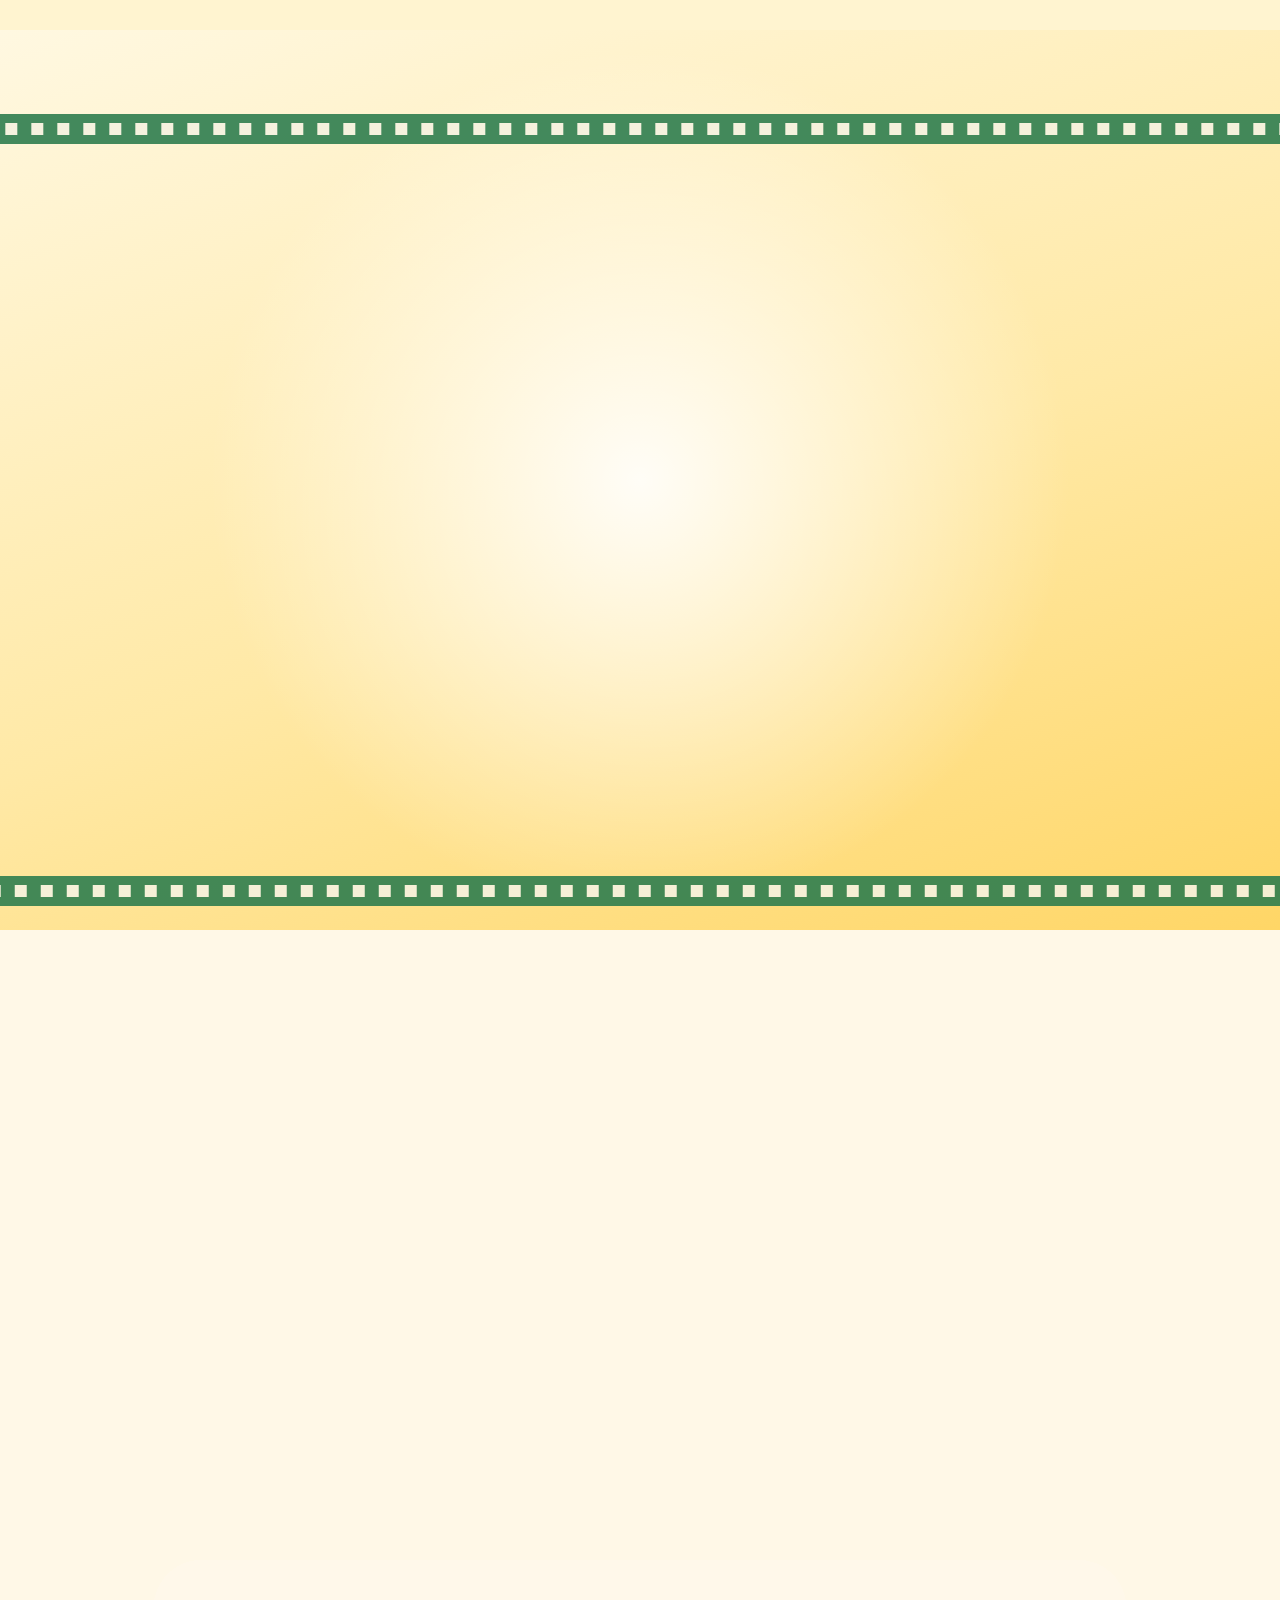
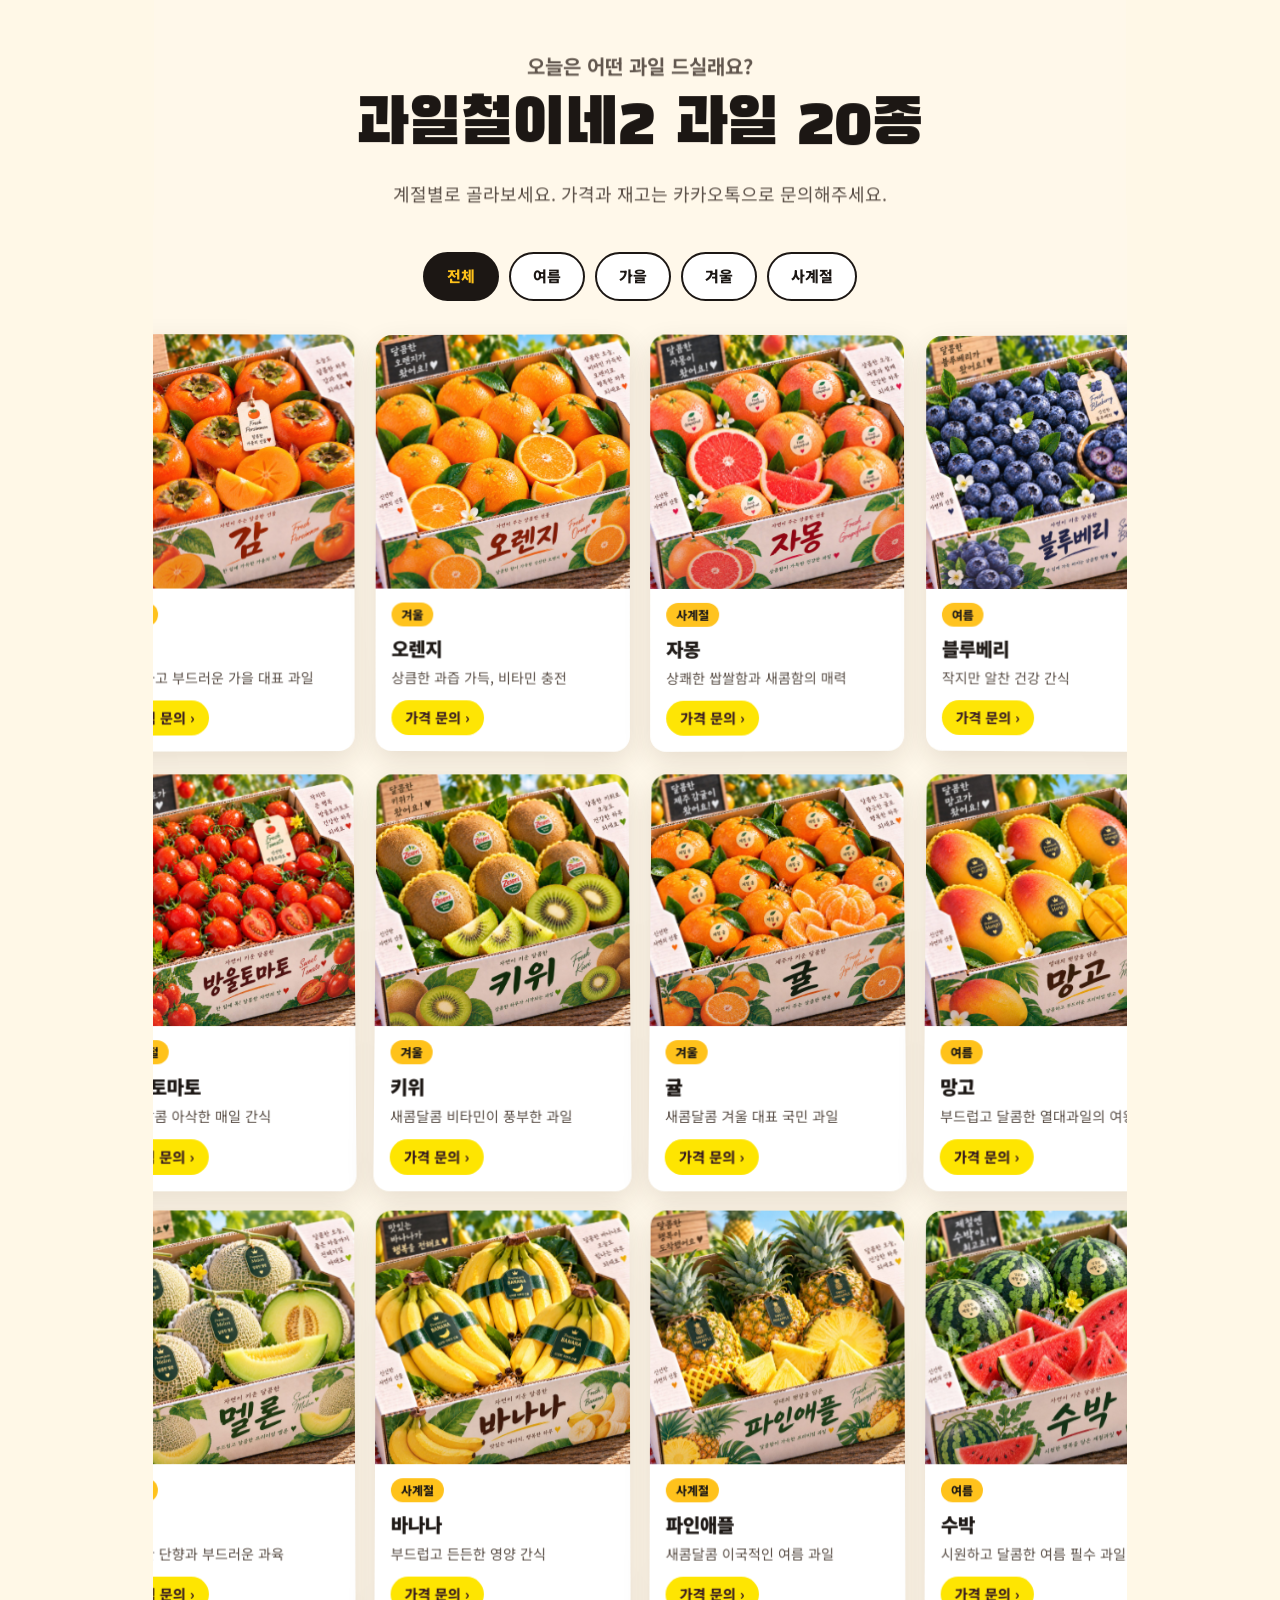
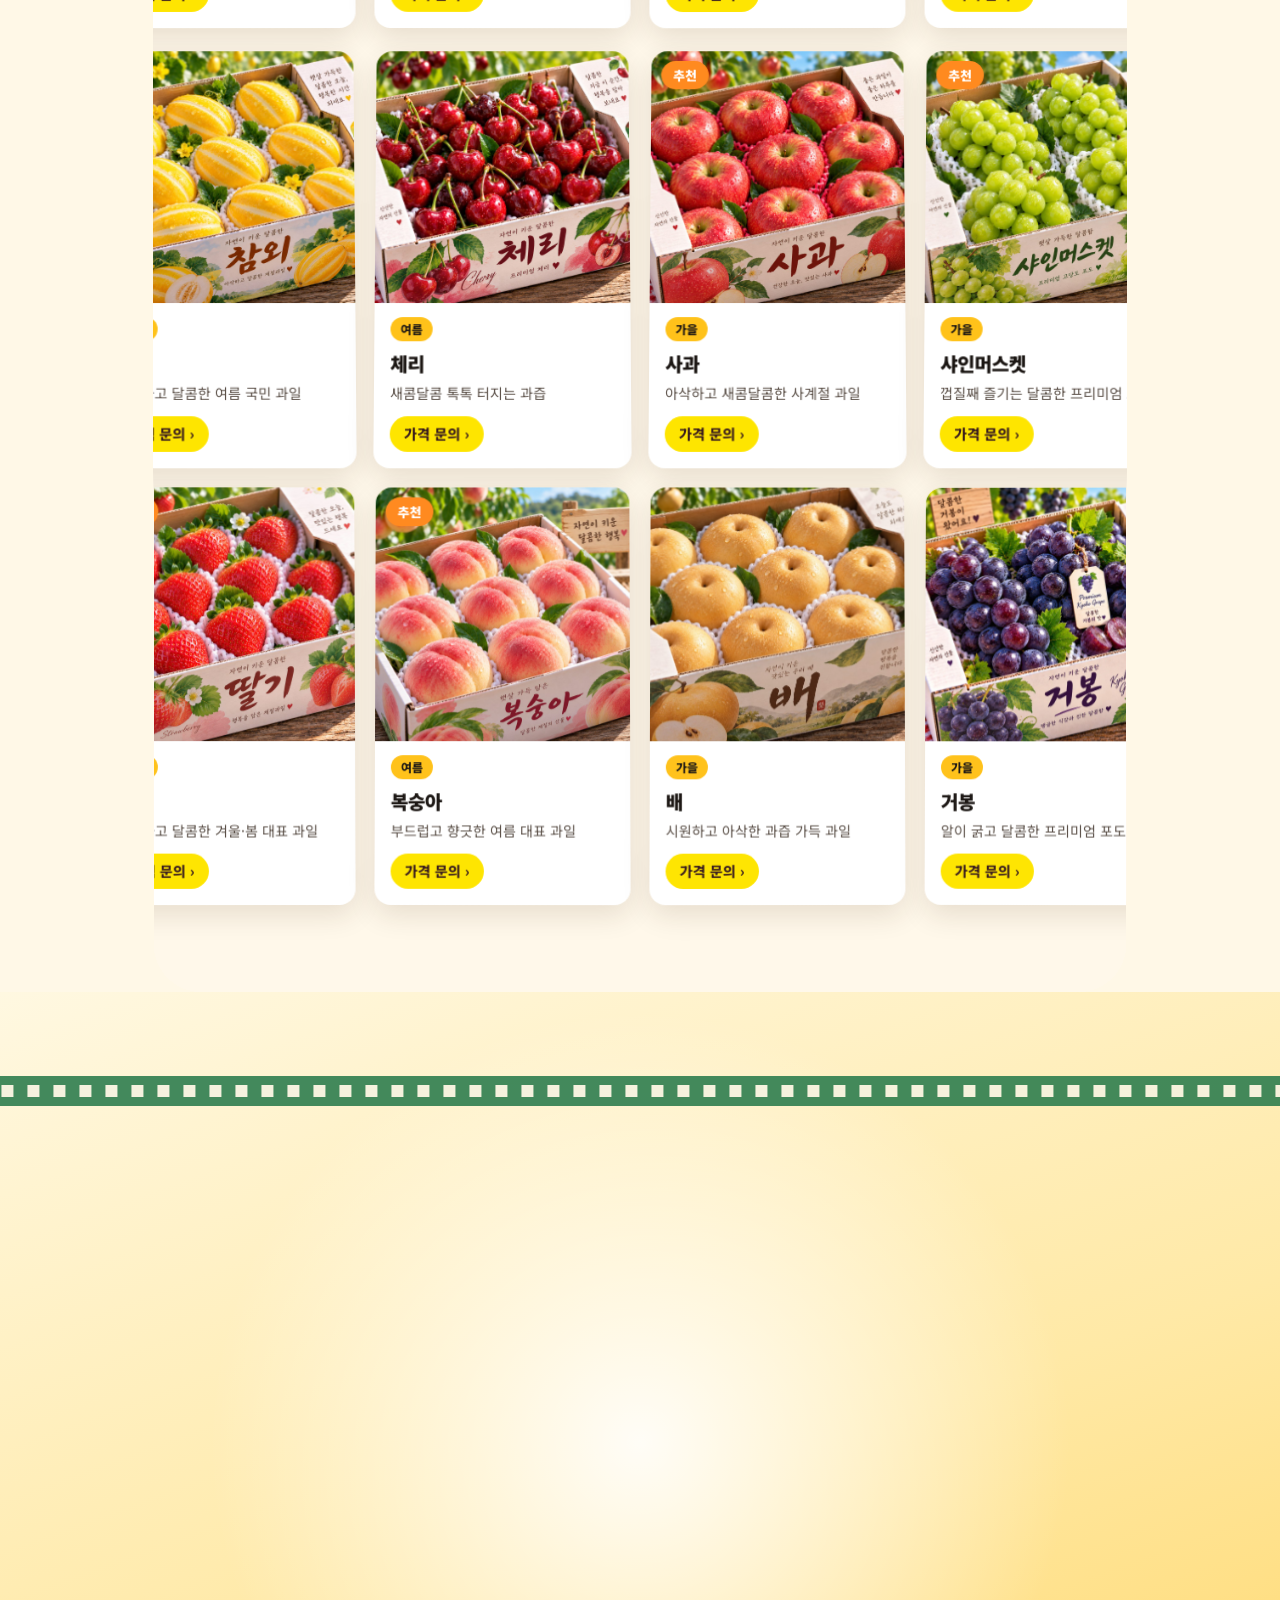
==== commit 81ab3df6: "상단 메뉴에 예고편 링크 추가 - 헤더 메뉴 맨 앞(페이지 순서대로 '소개' 앞)에 '예고편' 추가 - 메뉴가 7개로 늘어 861~880px 폭에서 글자가 두 줄로 꺾이던 문제 방" ====
--- a/index.html
+++ b/index.html
@@ -29,8 +29,8 @@
   }
 </script>
 <!-- 디자인을 고친 뒤에는 아래 ?v= 뒤 숫자를 바꾸면 손님 휴대폰에 새 디자인이 바로 보입니다 -->
-<link rel="stylesheet" href="css/style.css?v=20260924e" />
-<link rel="stylesheet" href="css/cinema.css?v=20260924e" />
+<link rel="stylesheet" href="css/style.css?v=20260924f" />
+<link rel="stylesheet" href="css/cinema.css?v=20260924f" />
 </head>
 <body>
 
@@ -53,6 +53,7 @@
     <a href="#hero" class="logo"><span class="logo-mark">🍎</span><span data-config="storeName">과일철이네2</span></a>
 
     <nav class="main-nav" id="main-nav">
+      <a href="#trailer" class="nav-link">예고편</a>
       <a href="#about" class="nav-link">소개</a>
       <a href="#showcase" class="nav-link">과일 20종</a>
       <a href="#gift" class="nav-link">선물세트</a>
@@ -374,8 +375,8 @@
   <a href="#" class="mobile-bar-btn btn-naver">오시는 길</a>
 </div>
 
-<script src="config/site-config.js?v=20260924e"></script>
-<script src="js/main.js?v=20260924e"></script>
-<script src="js/cinema.js?v=20260924e"></script>
+<script src="config/site-config.js?v=20260924f"></script>
+<script src="js/main.js?v=20260924f"></script>
+<script src="js/cinema.js?v=20260924f"></script>
 </body>
 </html>
--- a/css/style.css
+++ b/css/style.css
@@ -271,6 +271,7 @@
   font-size: 15px;
   font-weight: 600;
   color: rgba(255, 255, 255, 0.85);
+  white-space: nowrap;
   transition: background 0.2s ease, color 0.2s ease;
 }
 
@@ -1152,6 +1153,13 @@
   }
 }
 
+@media (max-width: 920px) and (min-width: 861px) {
+  .nav-link {
+    padding: 8px 6px;
+    font-size: 13.5px;
+  }
+}
+
 @media (max-width: 860px) {
   .btn-header-kakao {
     display: none;
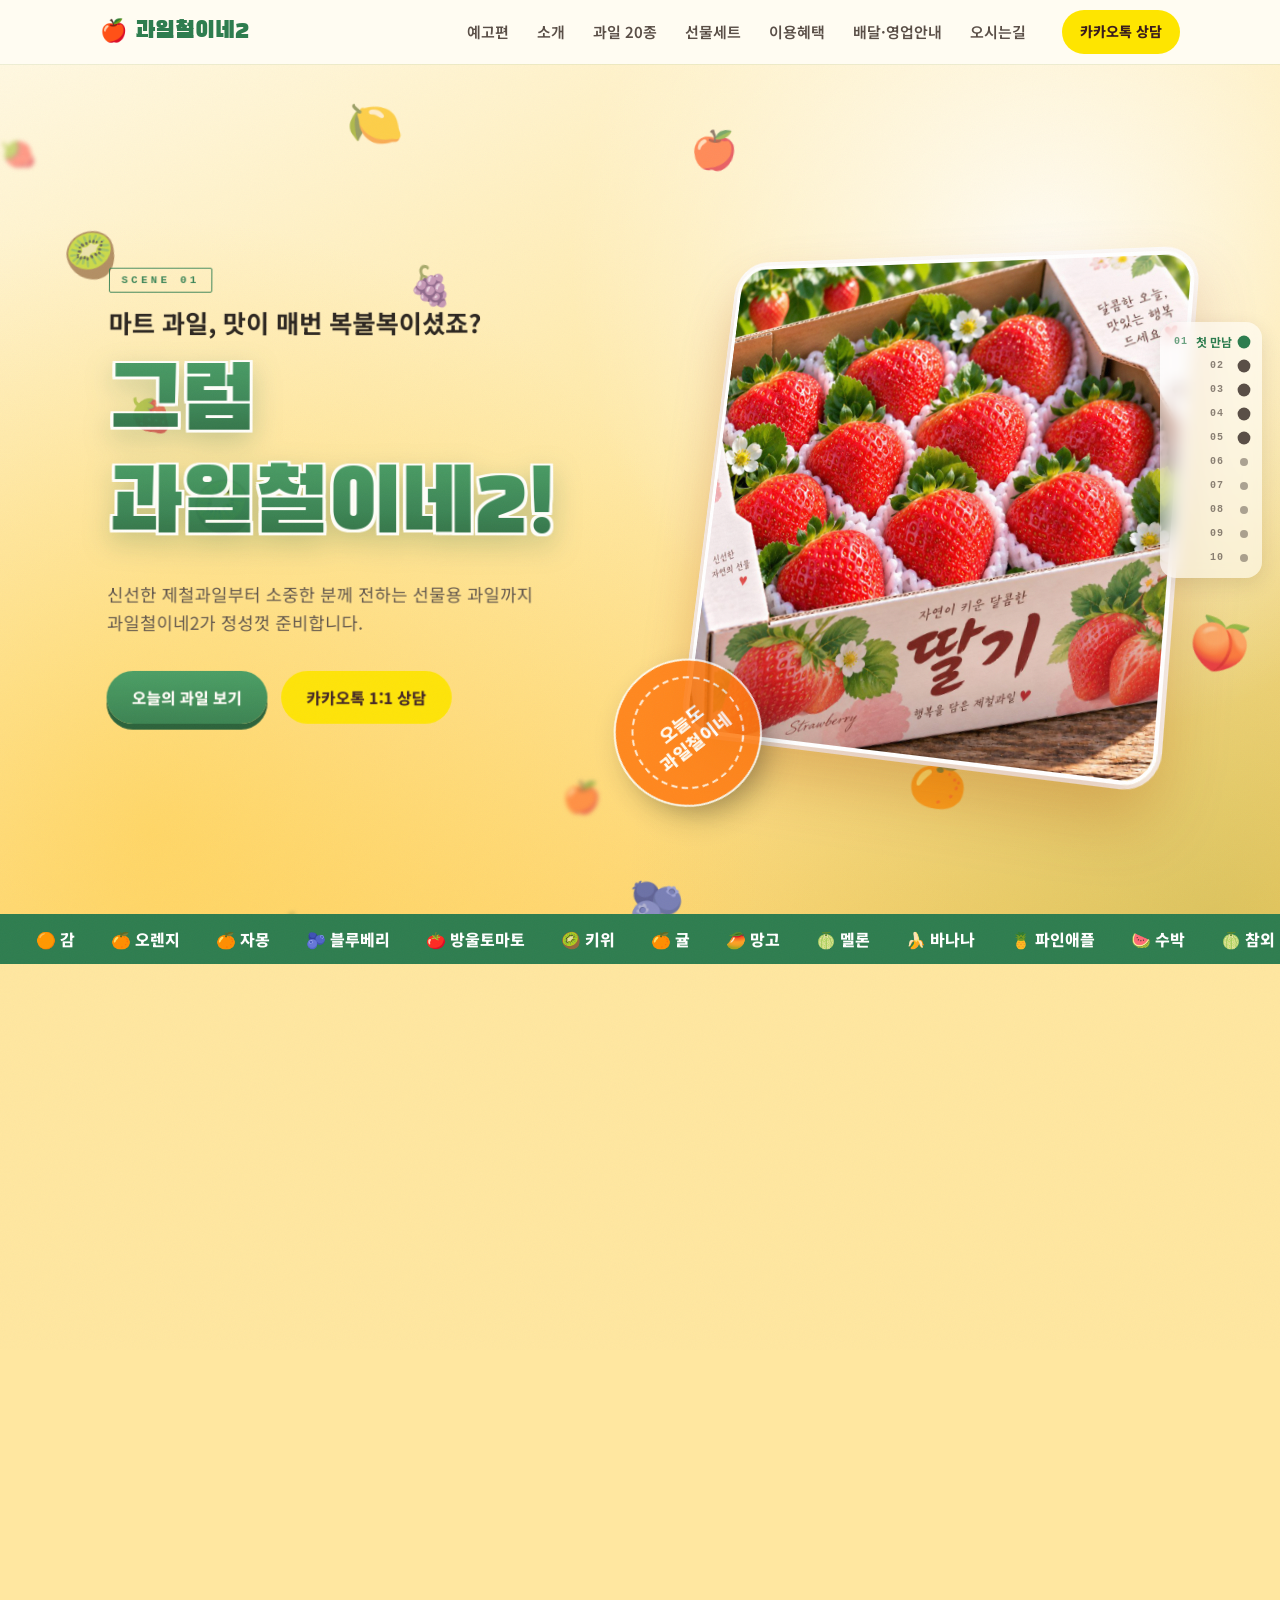
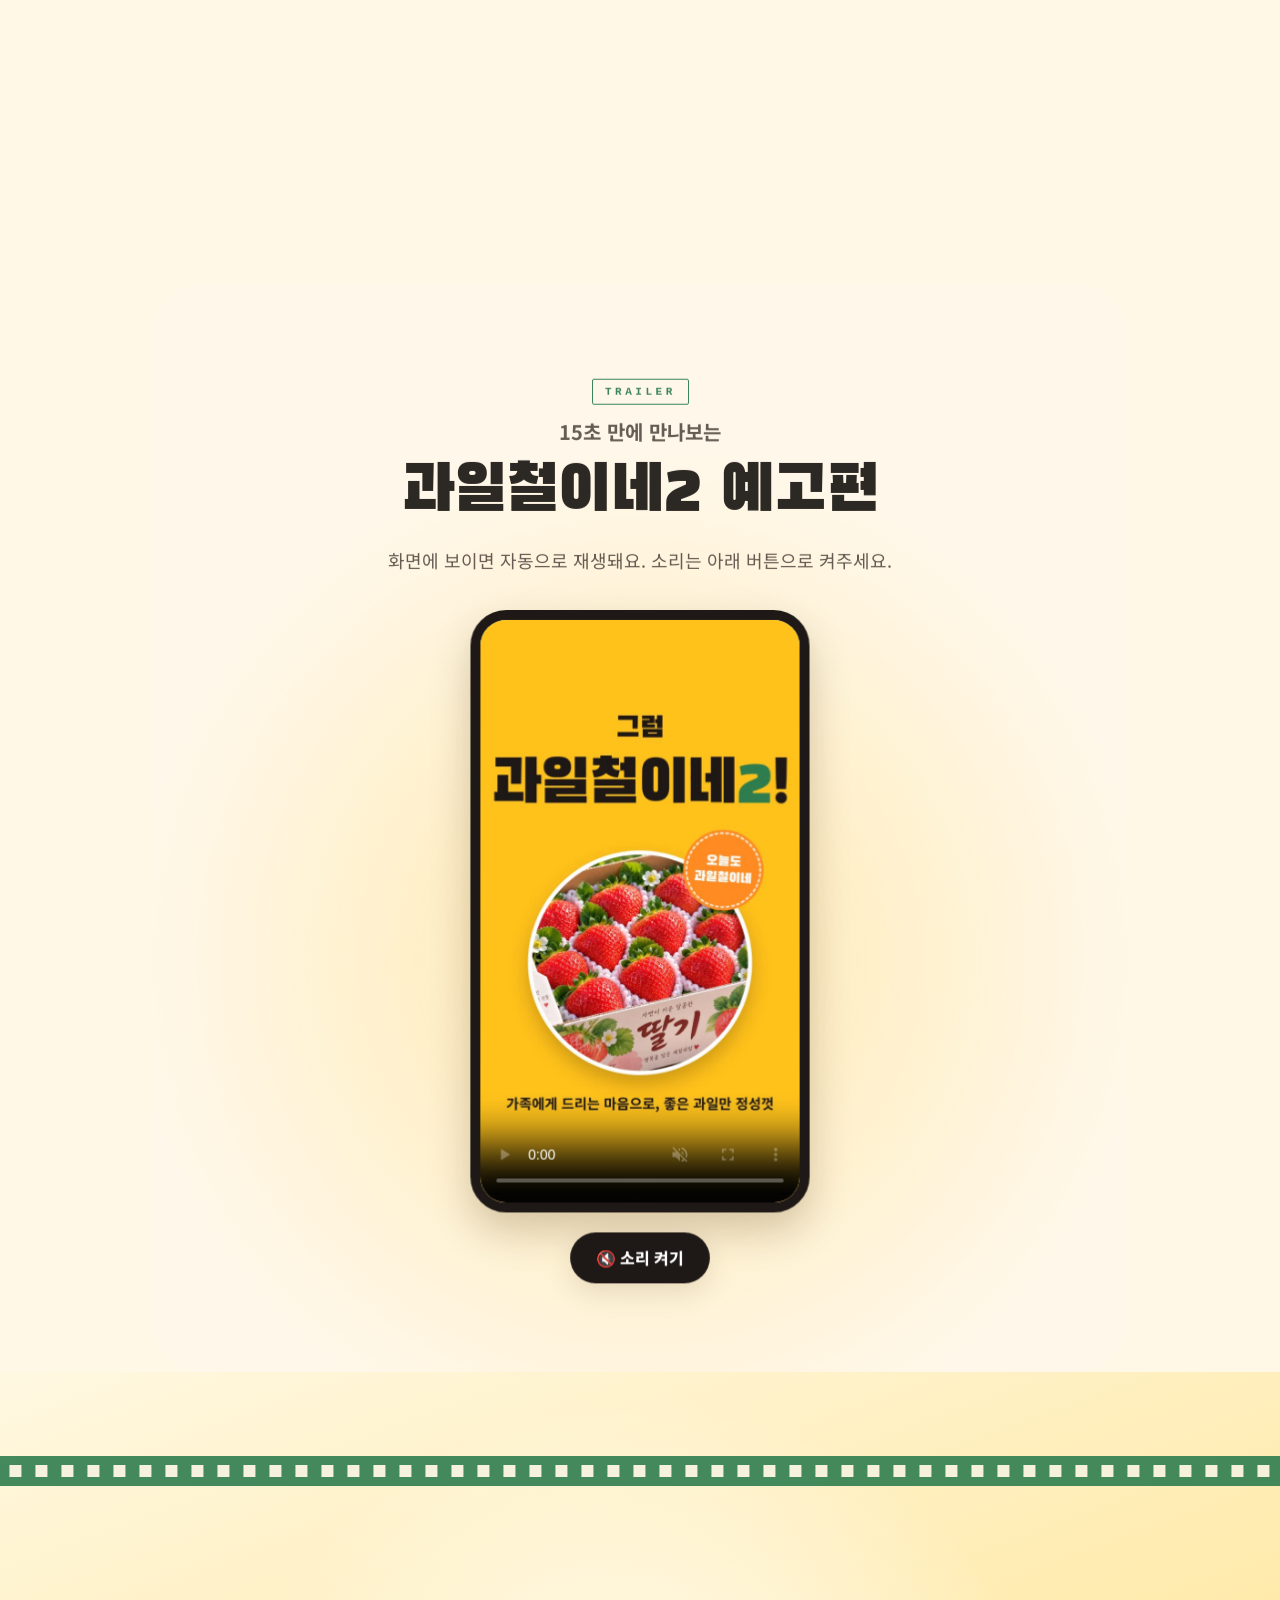
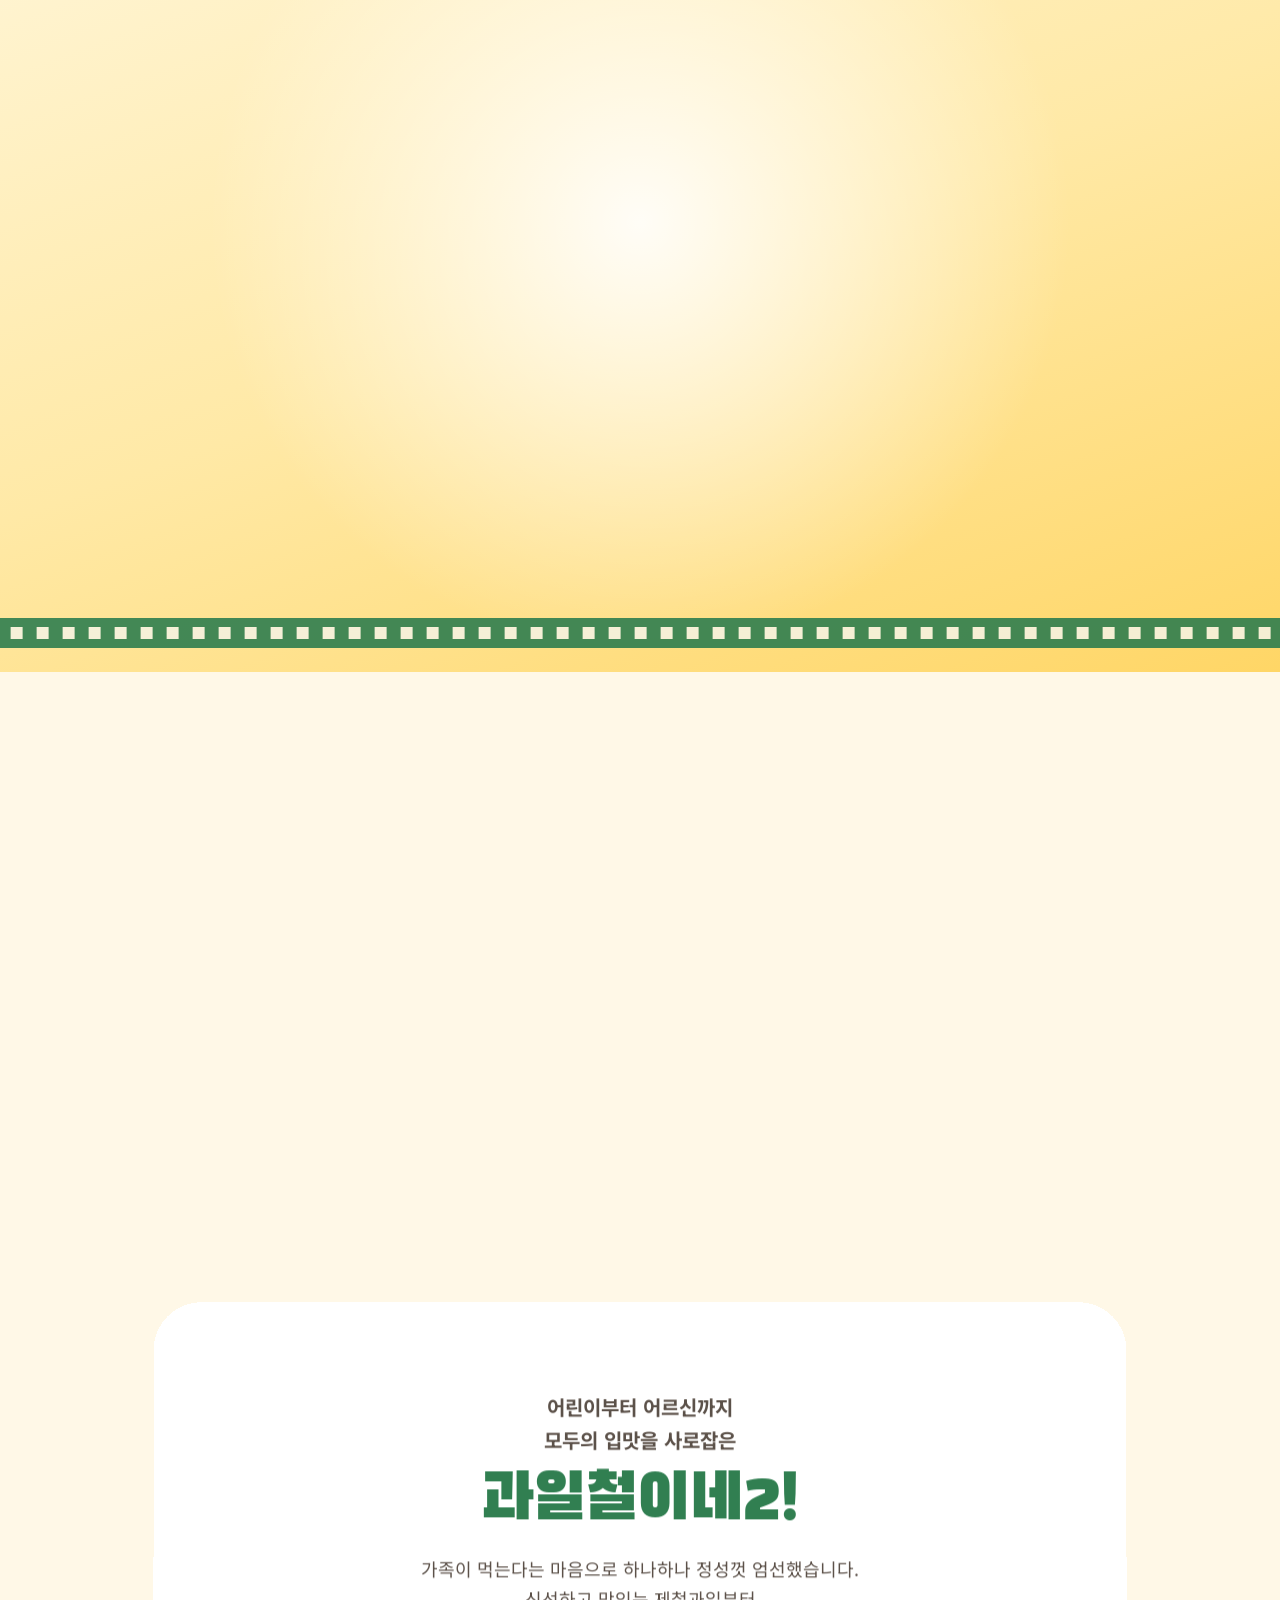
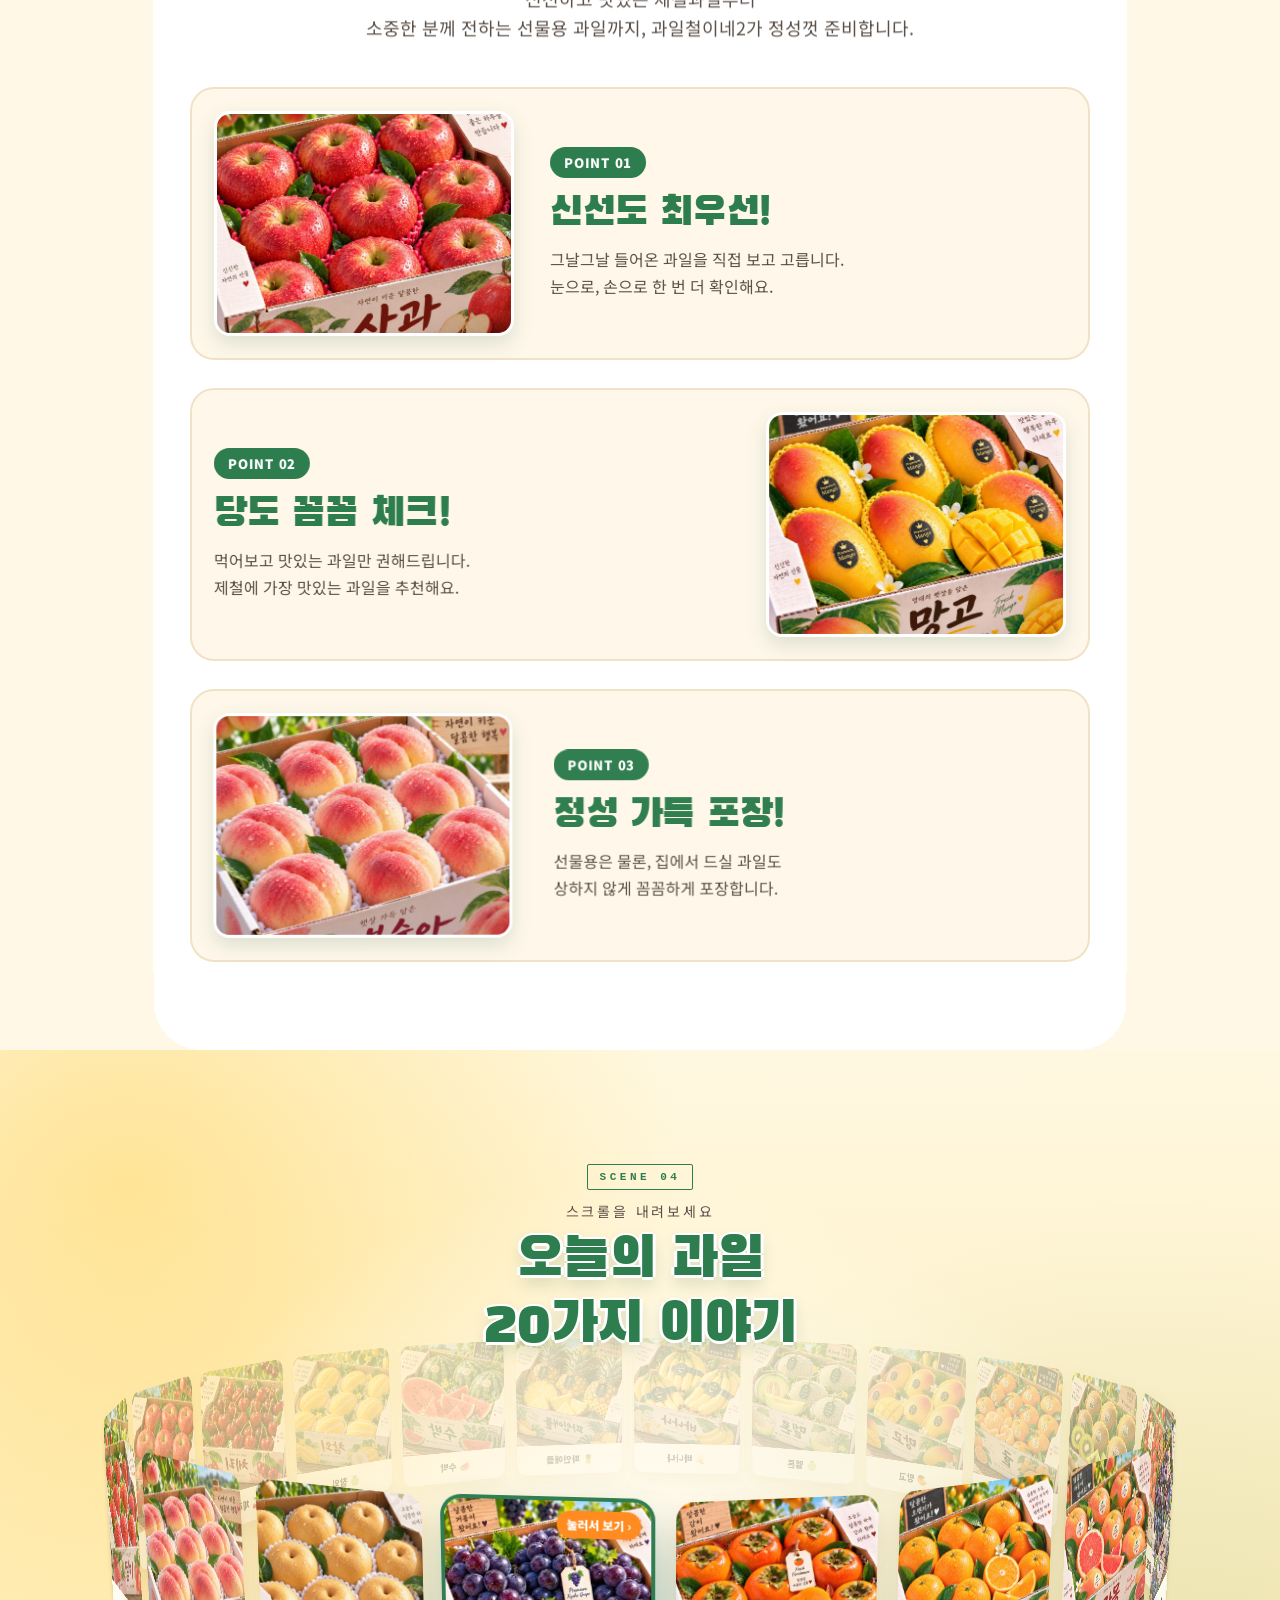
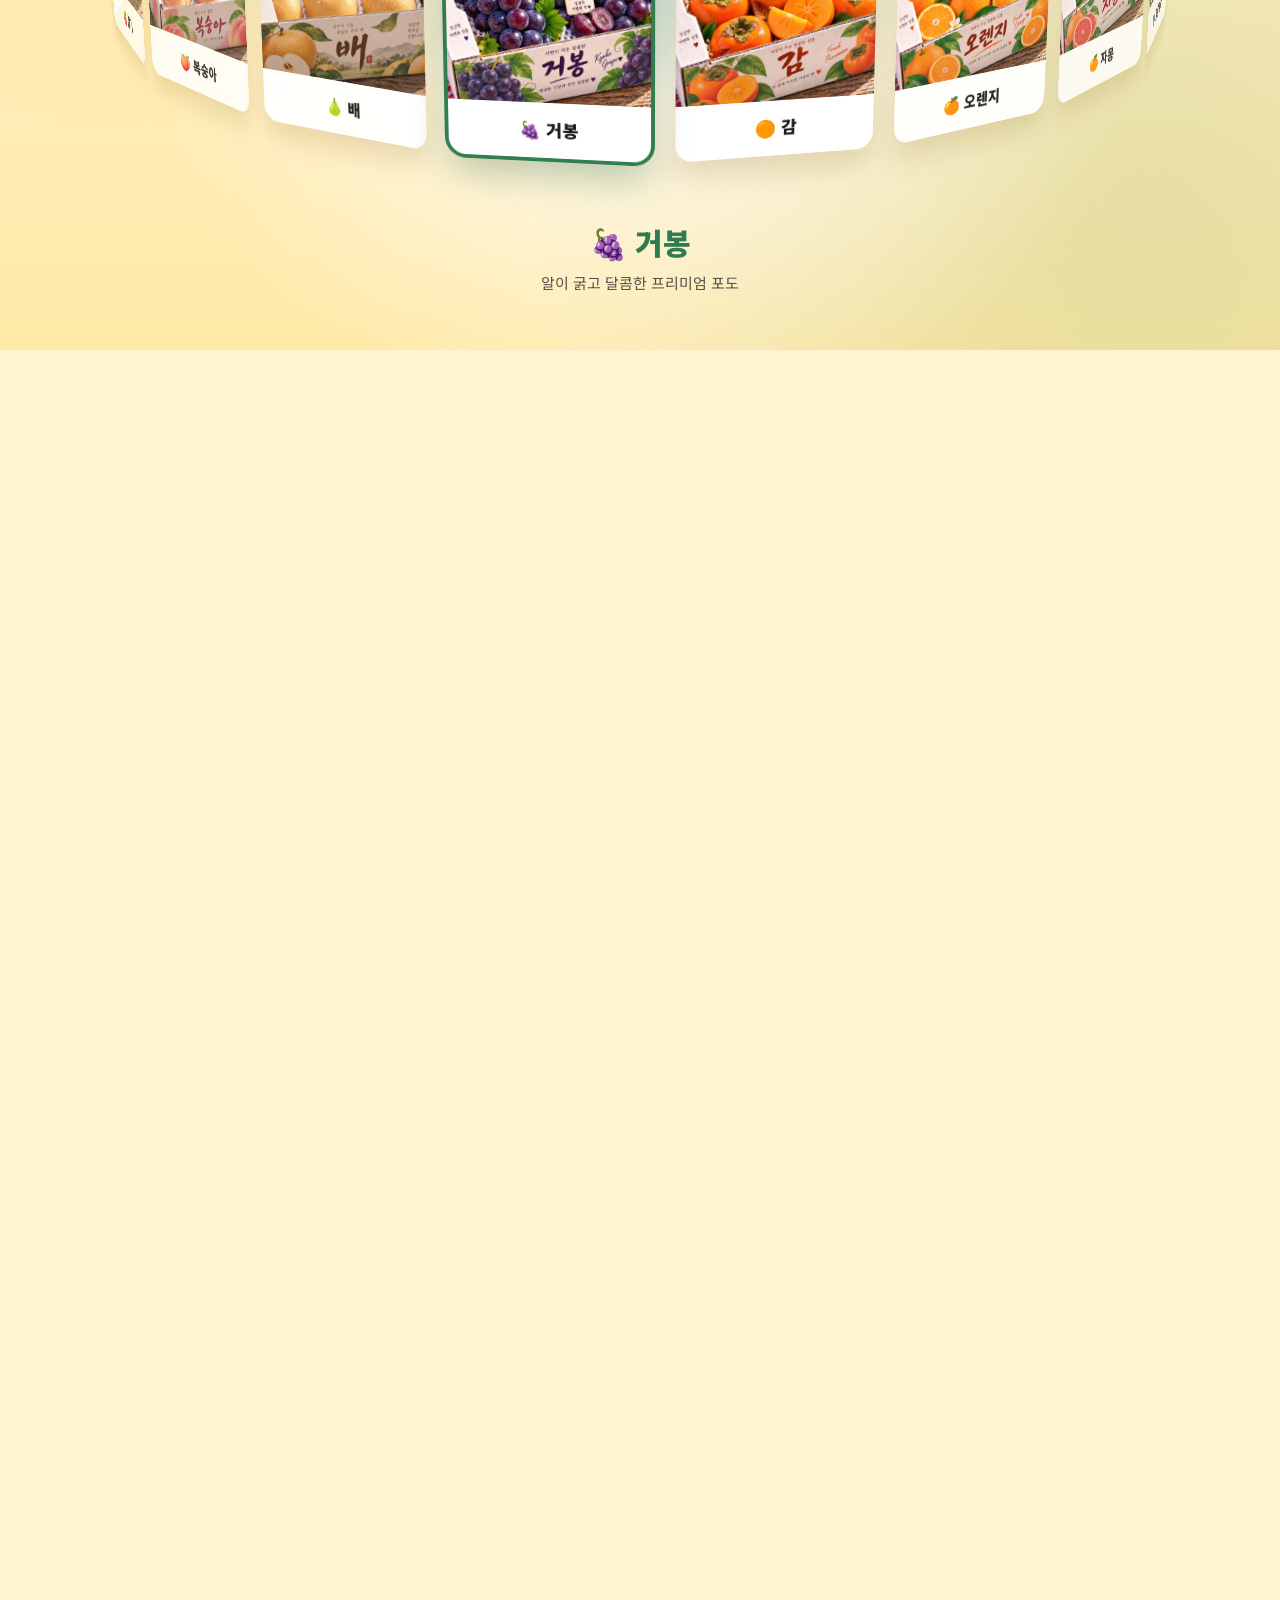
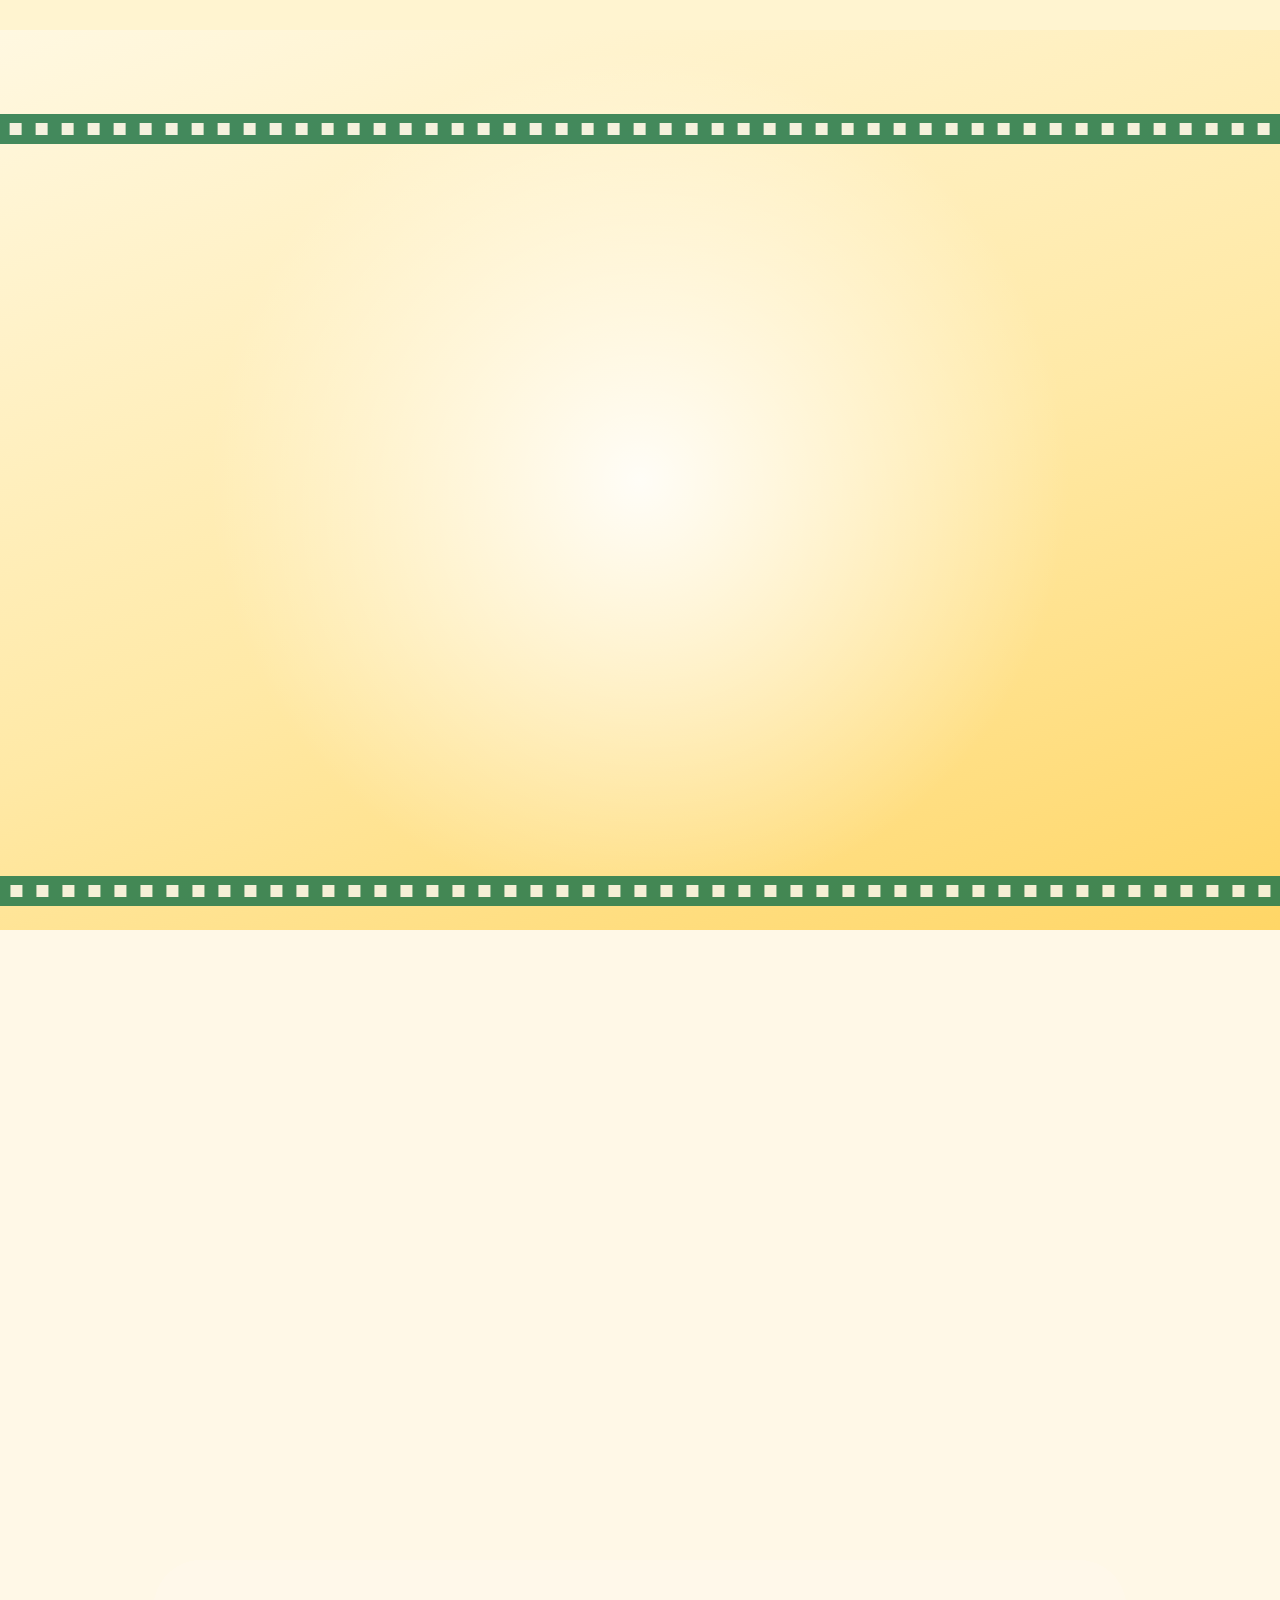
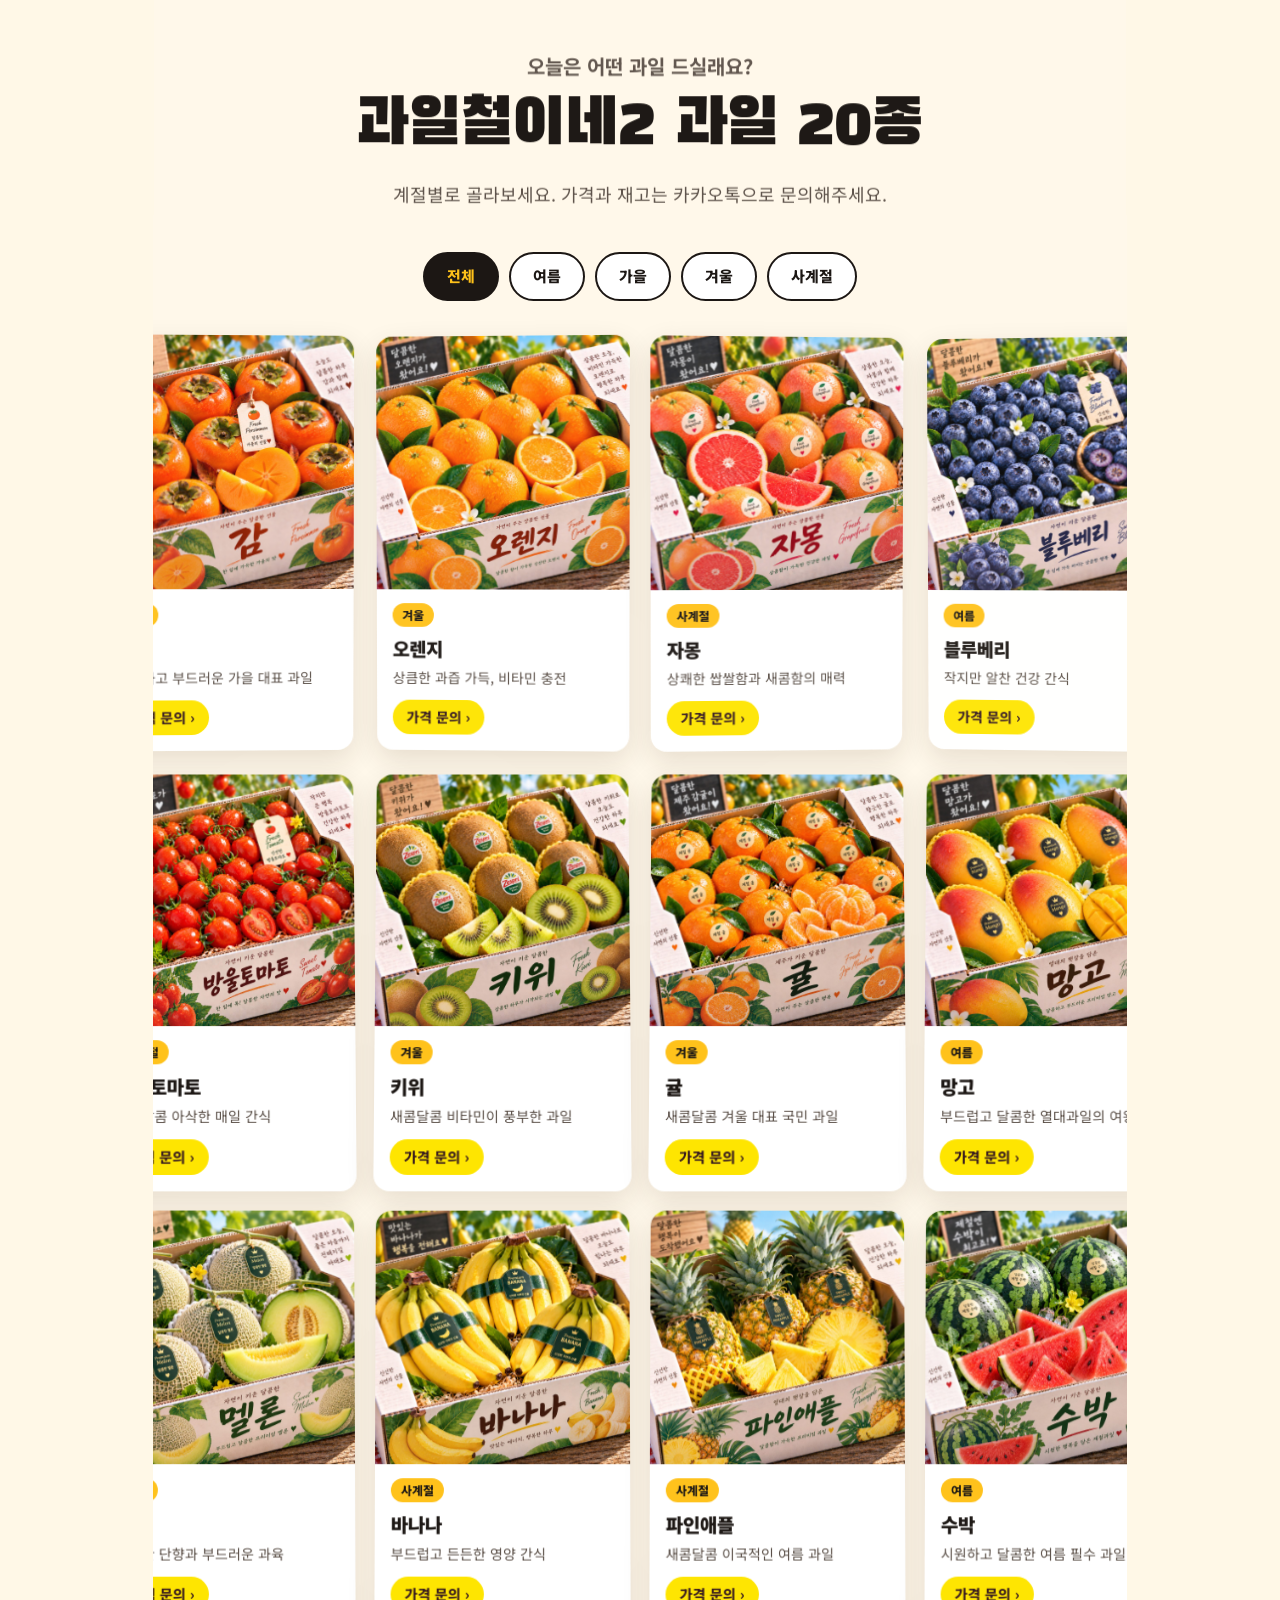
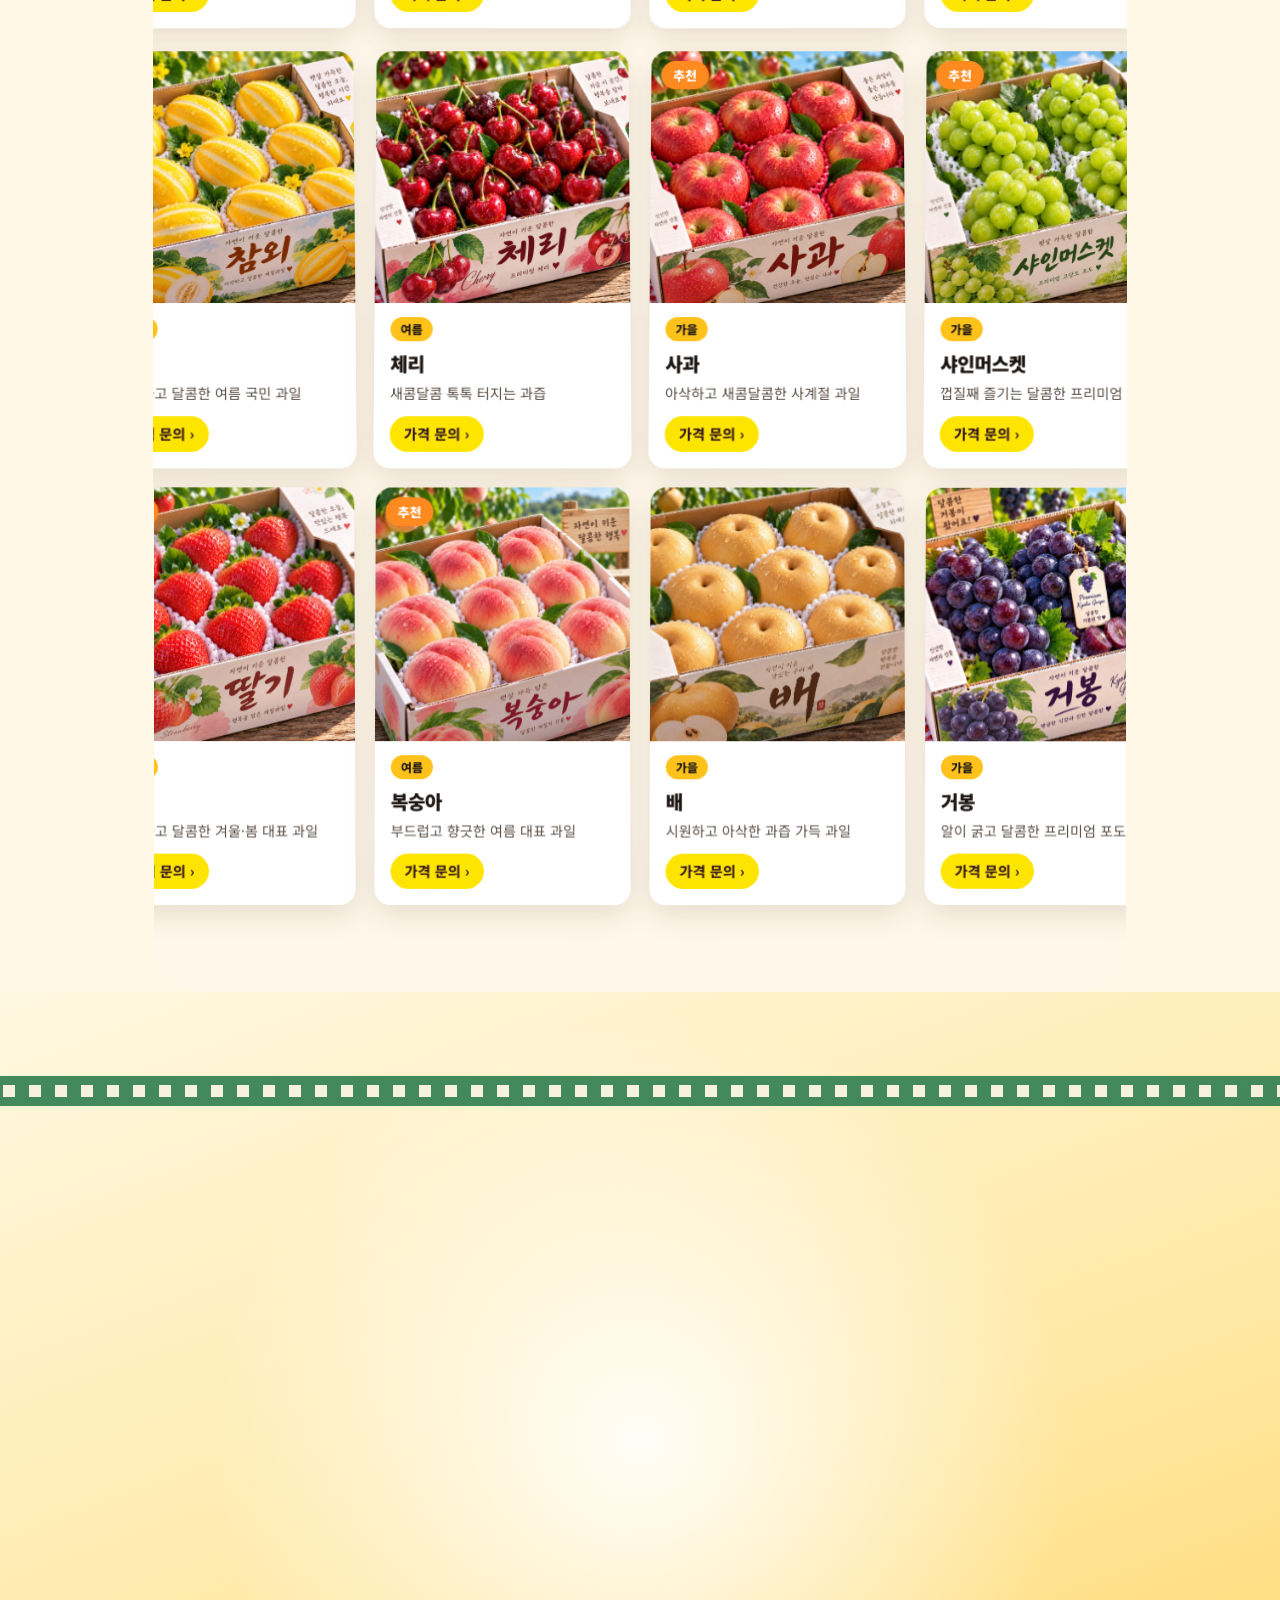
==== commit 6f83f3cc: "하단(푸터)에 매장 주소·전화번호 표시 Co-Authored-By: Claude Opus 5.5 <noreply@anthropic.com> Claude-Session: https:" ====
--- a/index.html
+++ b/index.html
@@ -29,8 +29,8 @@
   }
 </script>
 <!-- 디자인을 고친 뒤에는 아래 ?v= 뒤 숫자를 바꾸면 손님 휴대폰에 새 디자인이 바로 보입니다 -->
-<link rel="stylesheet" href="css/style.css?v=20260924f" />
-<link rel="stylesheet" href="css/cinema.css?v=20260924f" />
+<link rel="stylesheet" href="css/style.css?v=20261013a" />
+<link rel="stylesheet" href="css/cinema.css?v=20261013a" />
 </head>
 <body>
 
@@ -365,6 +365,10 @@
       <a href="#info">배달·영업안내</a>
       <a href="#visit">오시는길</a>
     </nav>
+    <p class="footer-info">
+      <span id="footer-address-row" hidden>주소 <span id="footer-address"></span></span>
+      <span id="footer-phone-row" hidden>전화 <a id="footer-phone" href="#"></a></span>
+    </p>
     <p class="footer-bottom">© <span id="footer-year">2026</span> <span data-config="storeName">과일철이네2</span>. All rights reserved.</p>
   </div>
 </footer>
@@ -375,8 +379,8 @@
   <a href="#" class="mobile-bar-btn btn-naver">오시는 길</a>
 </div>
 
-<script src="config/site-config.js?v=20260924f"></script>
-<script src="js/main.js?v=20260924f"></script>
-<script src="js/cinema.js?v=20260924f"></script>
+<script src="config/site-config.js?v=20261013a"></script>
+<script src="js/main.js?v=20261013a"></script>
+<script src="js/cinema.js?v=20261013a"></script>
 </body>
 </html>
--- a/css/style.css
+++ b/css/style.css
@@ -1048,6 +1048,19 @@
   color: var(--yellow);
 }
 
+.footer-info {
+  display: flex;
+  flex-wrap: wrap;
+  justify-content: center;
+  gap: 4px 18px;
+  margin-bottom: 14px;
+  font-size: 14px;
+}
+
+.footer-info a:hover {
+  color: var(--yellow);
+}
+
 .footer-bottom {
   font-size: 12px;
   color: rgba(255, 255, 255, 0.45);
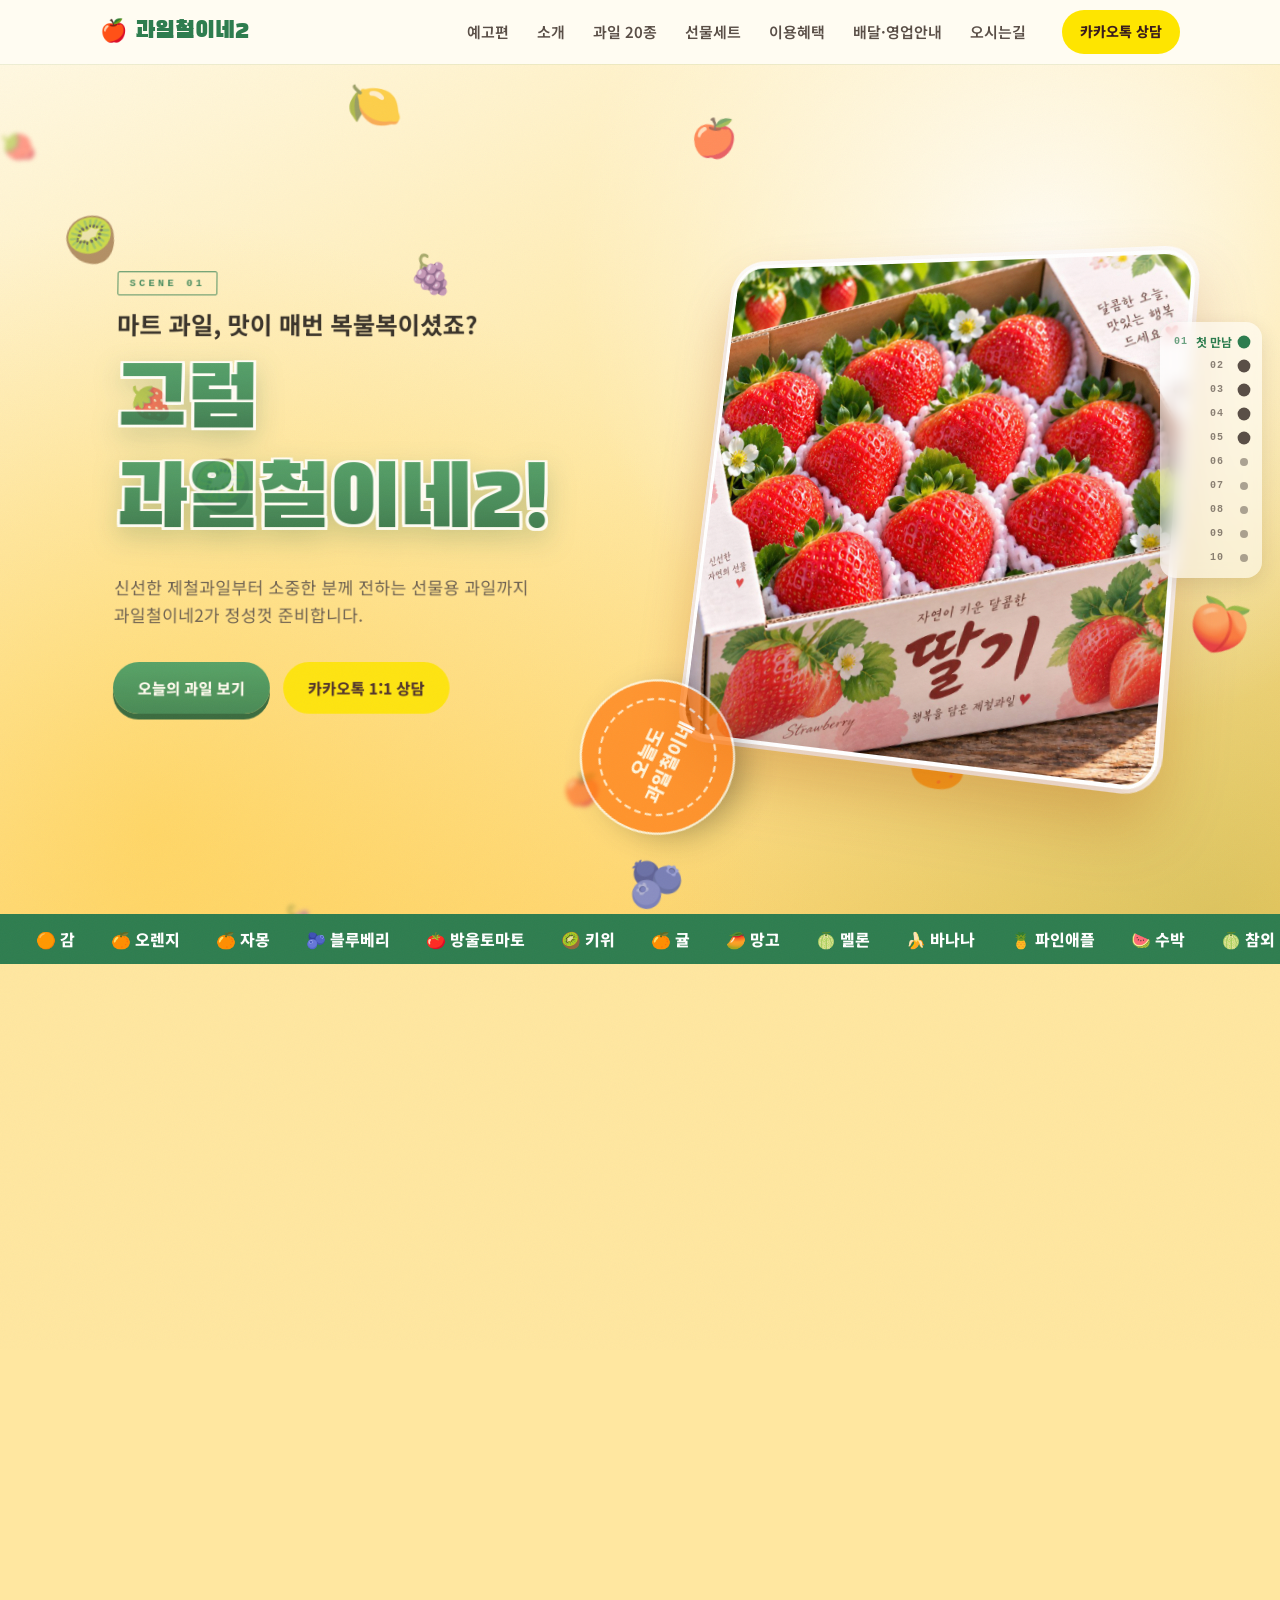
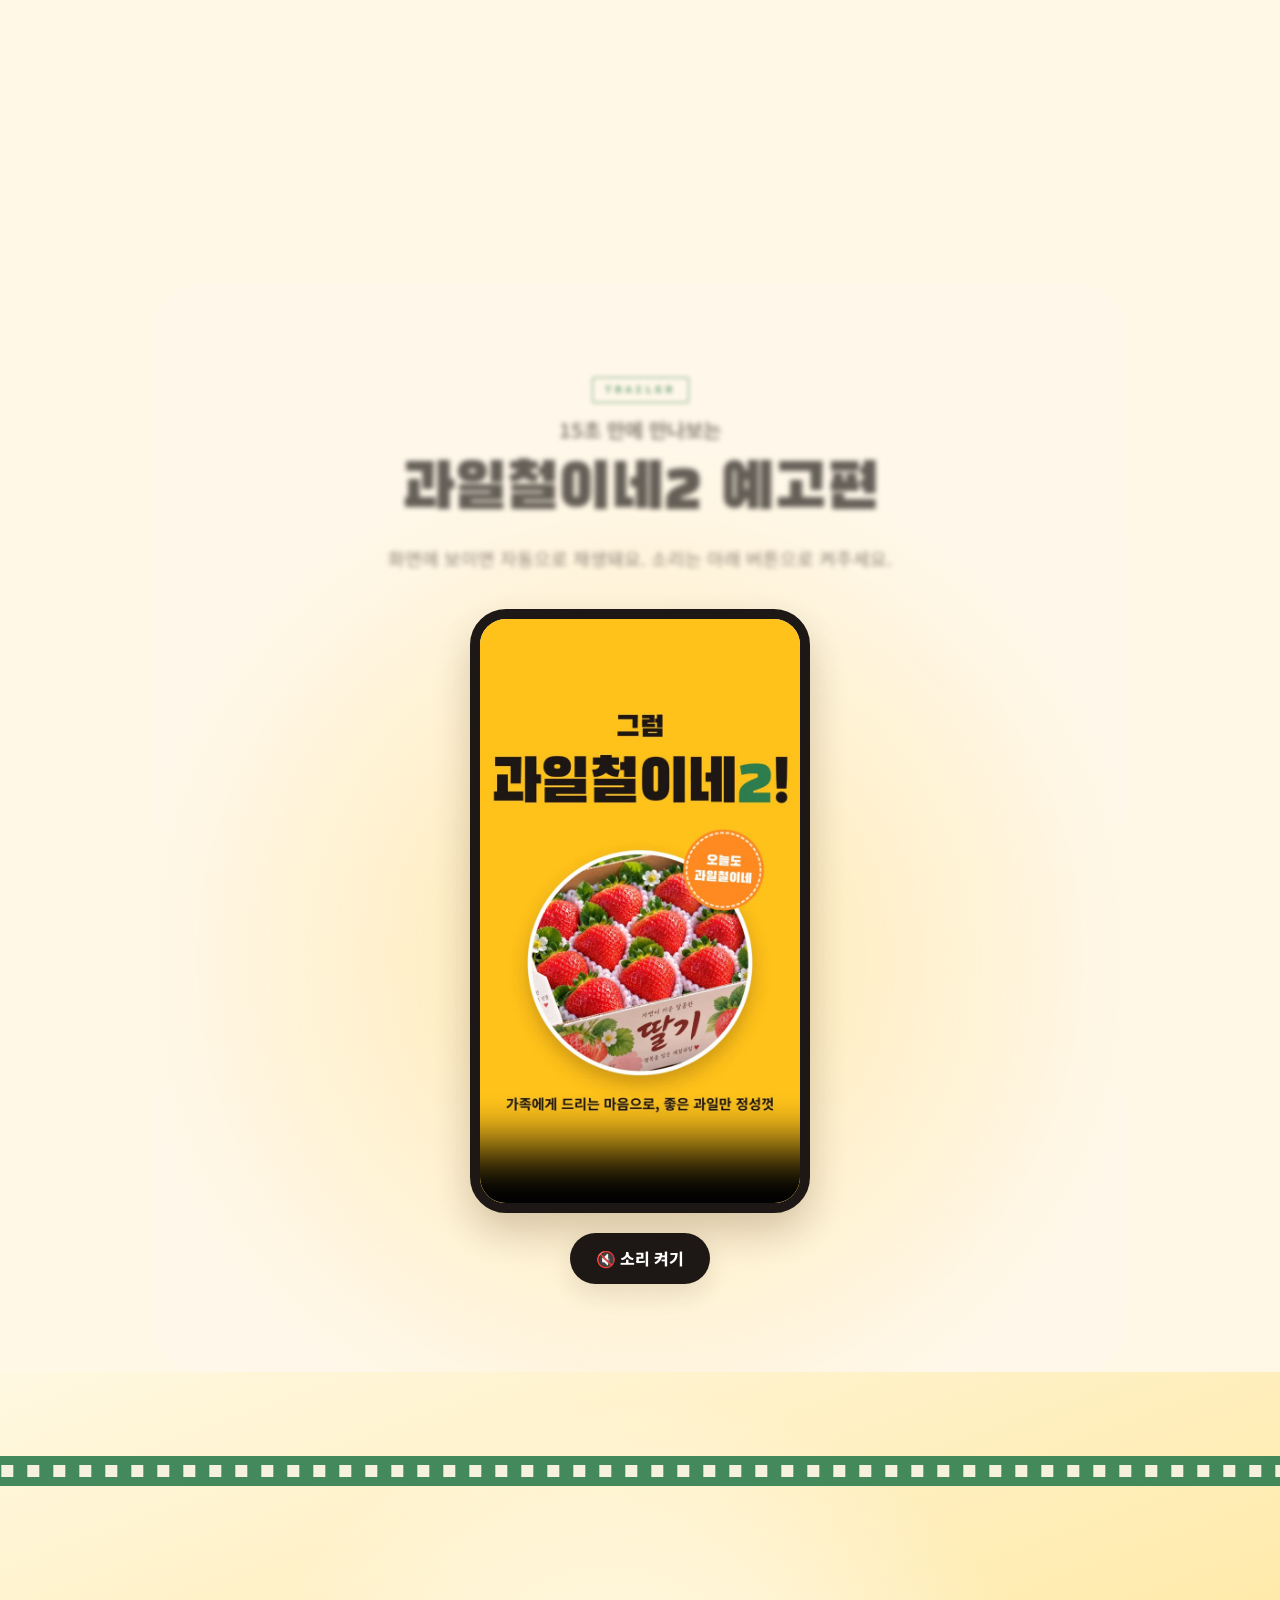
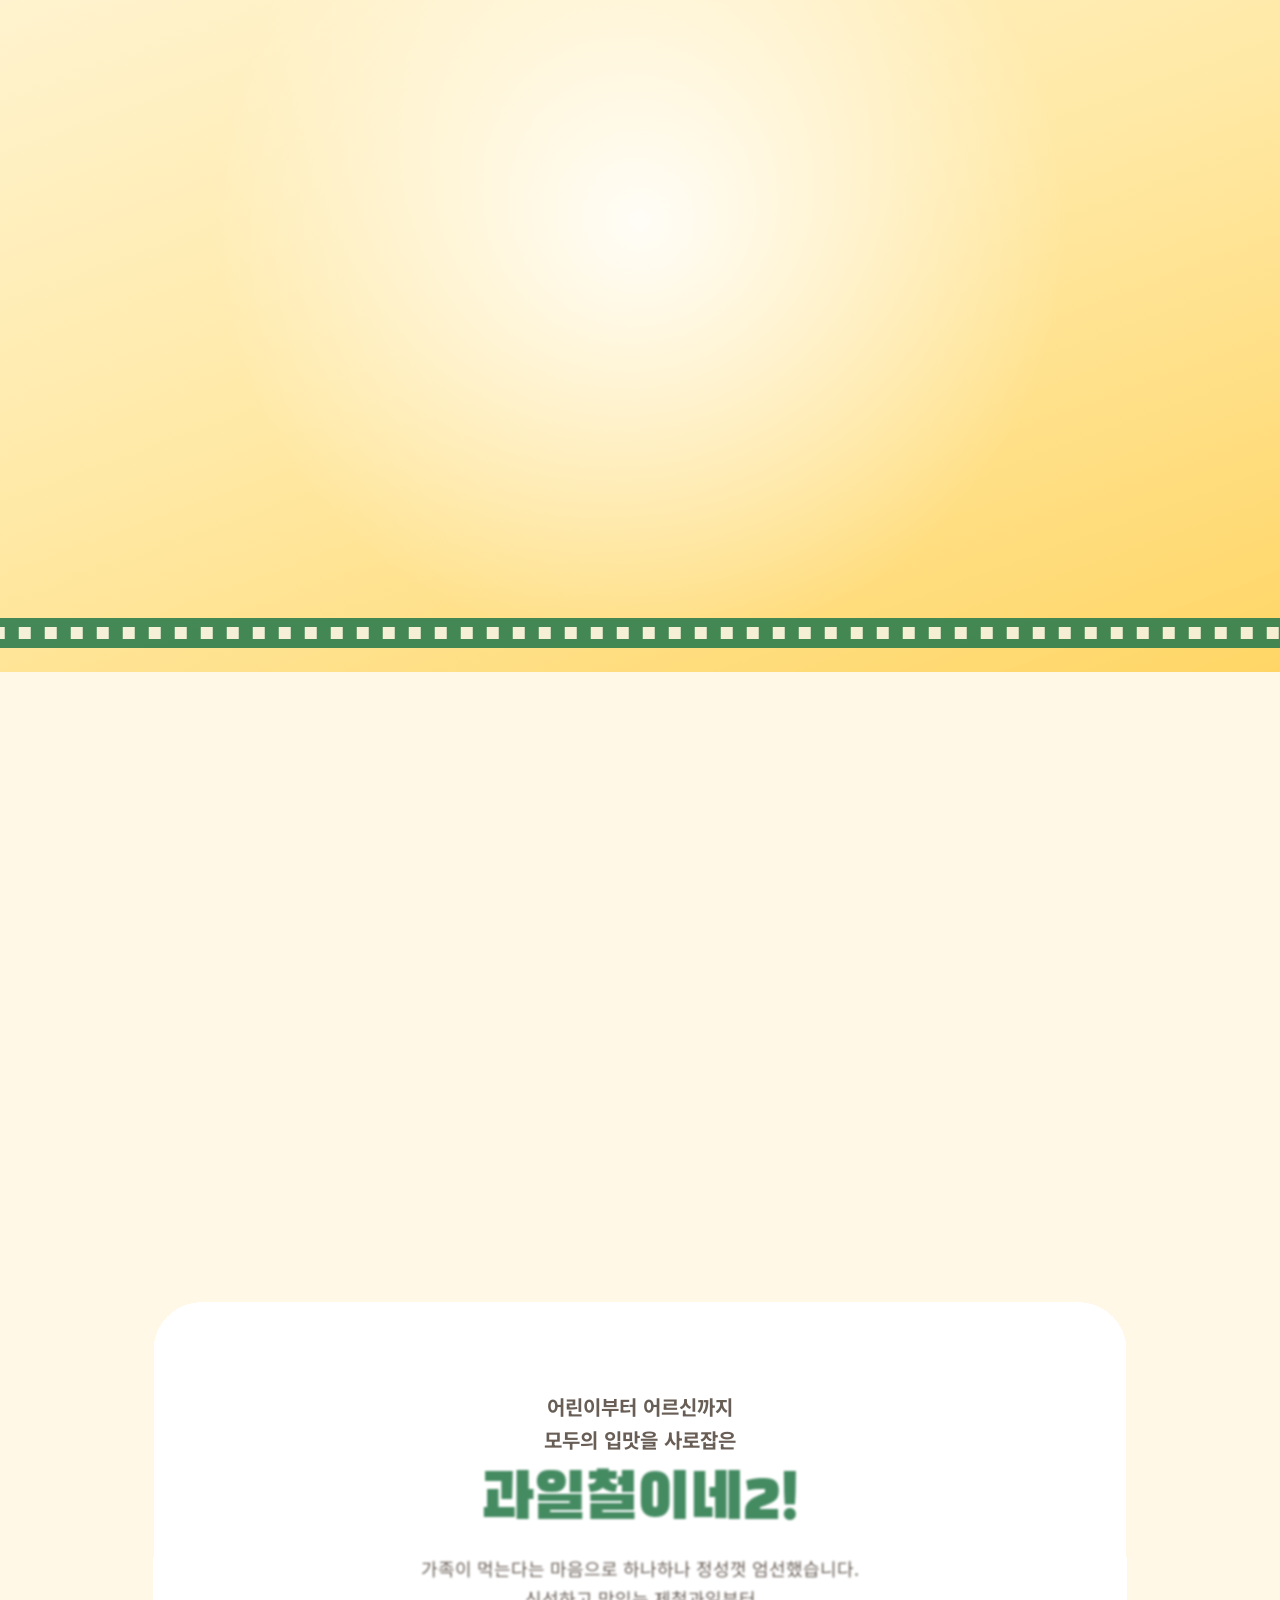
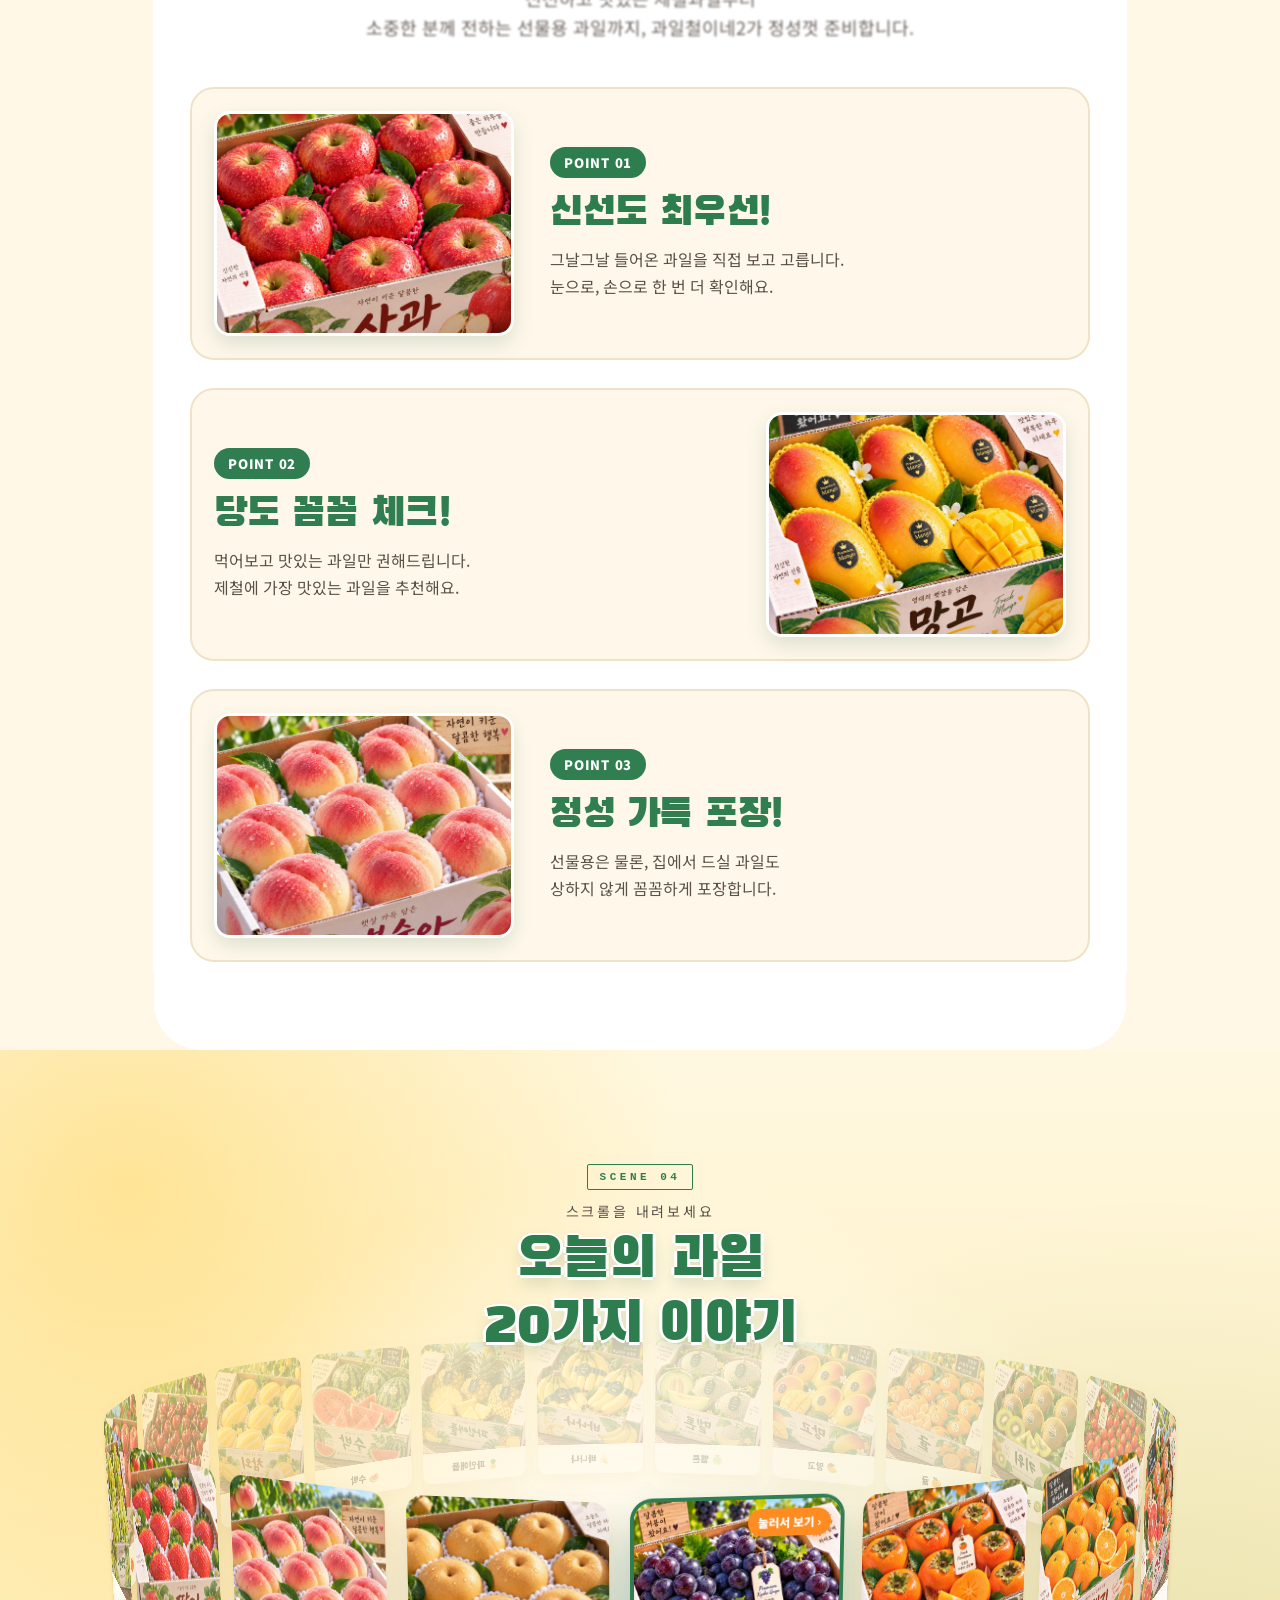
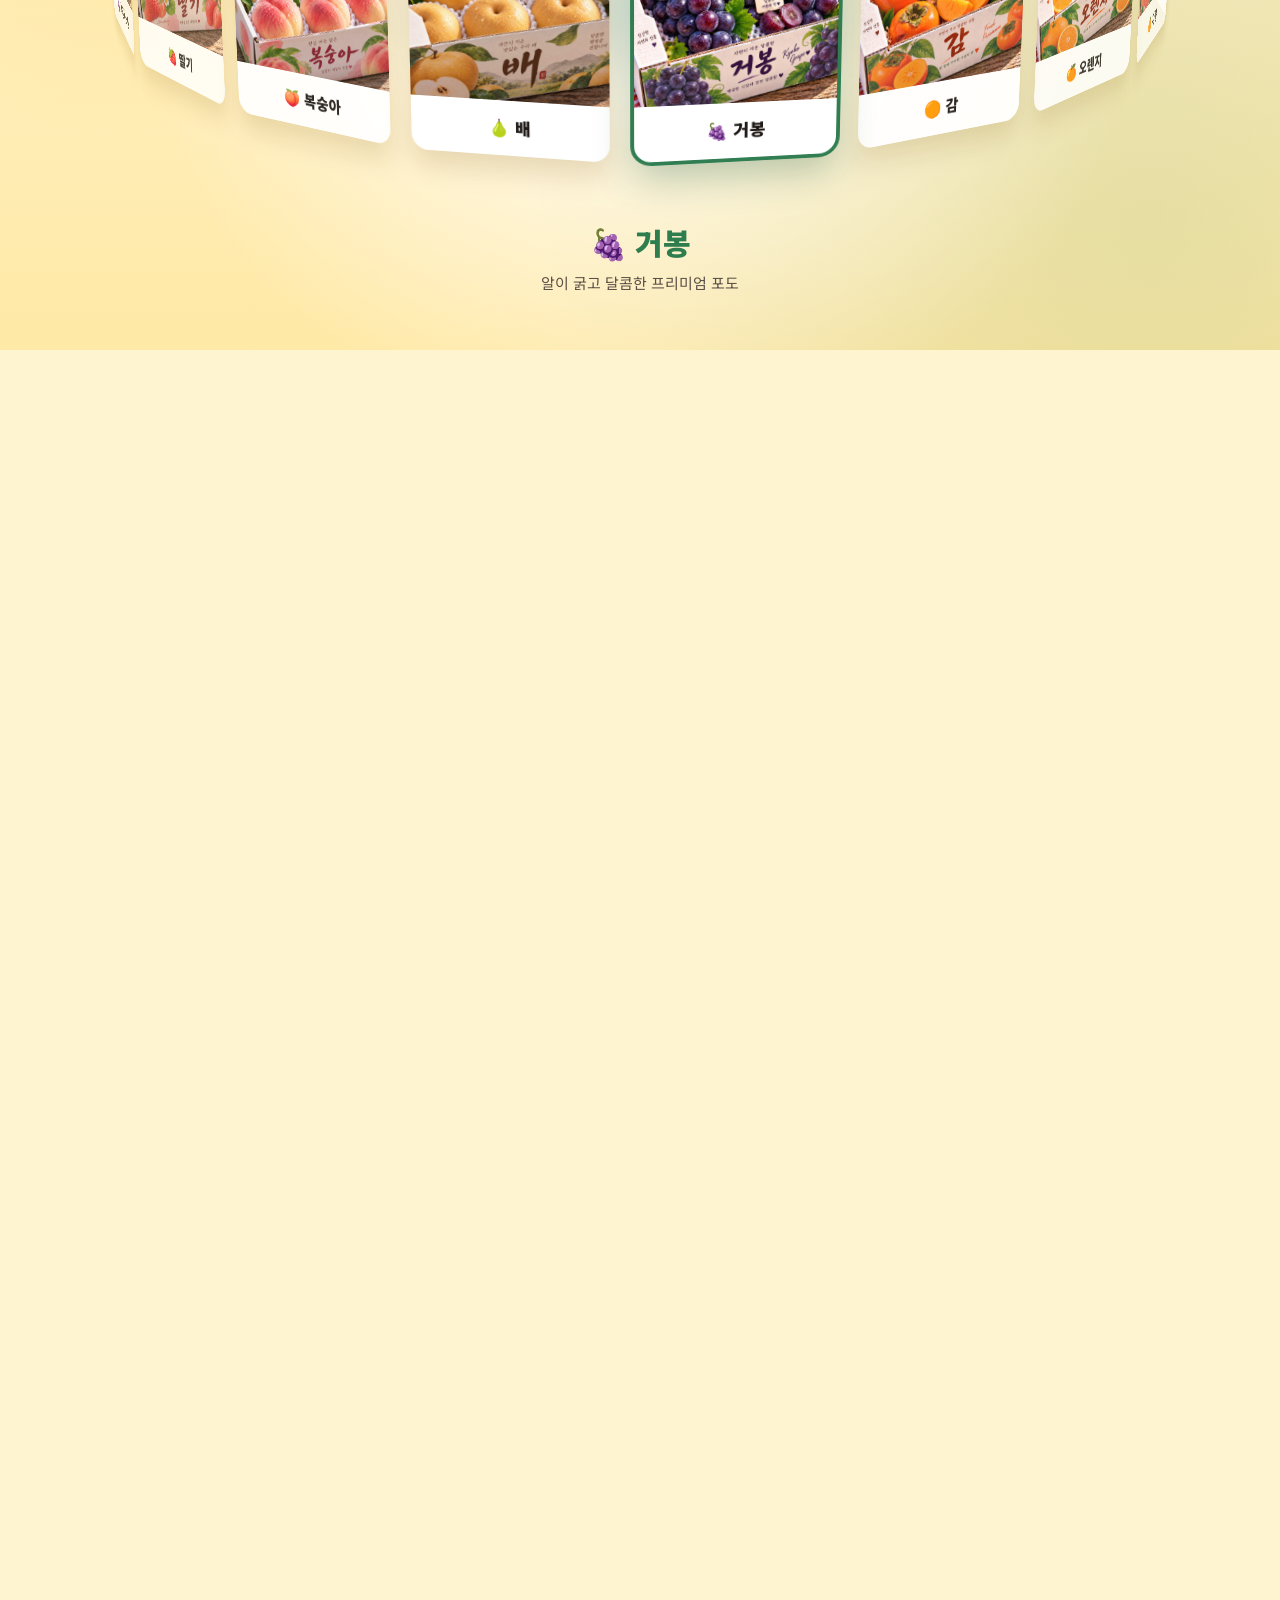
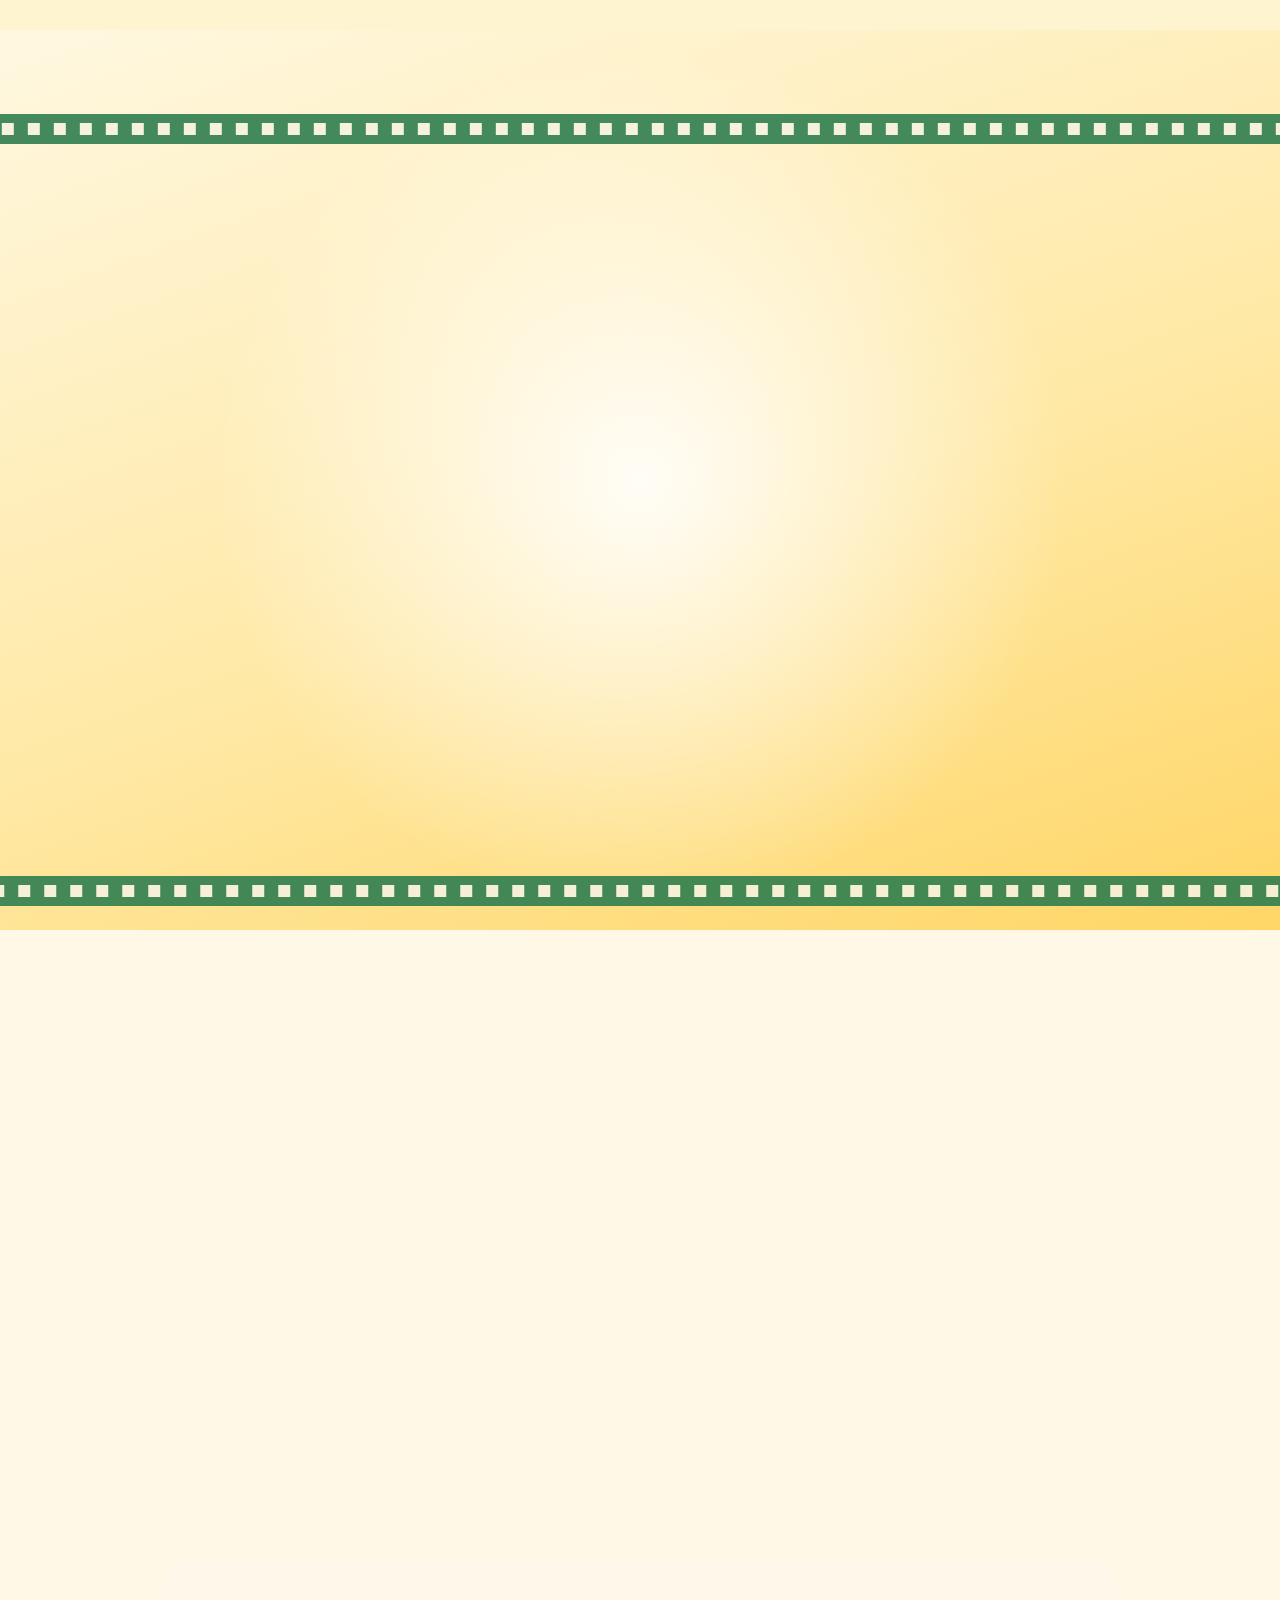
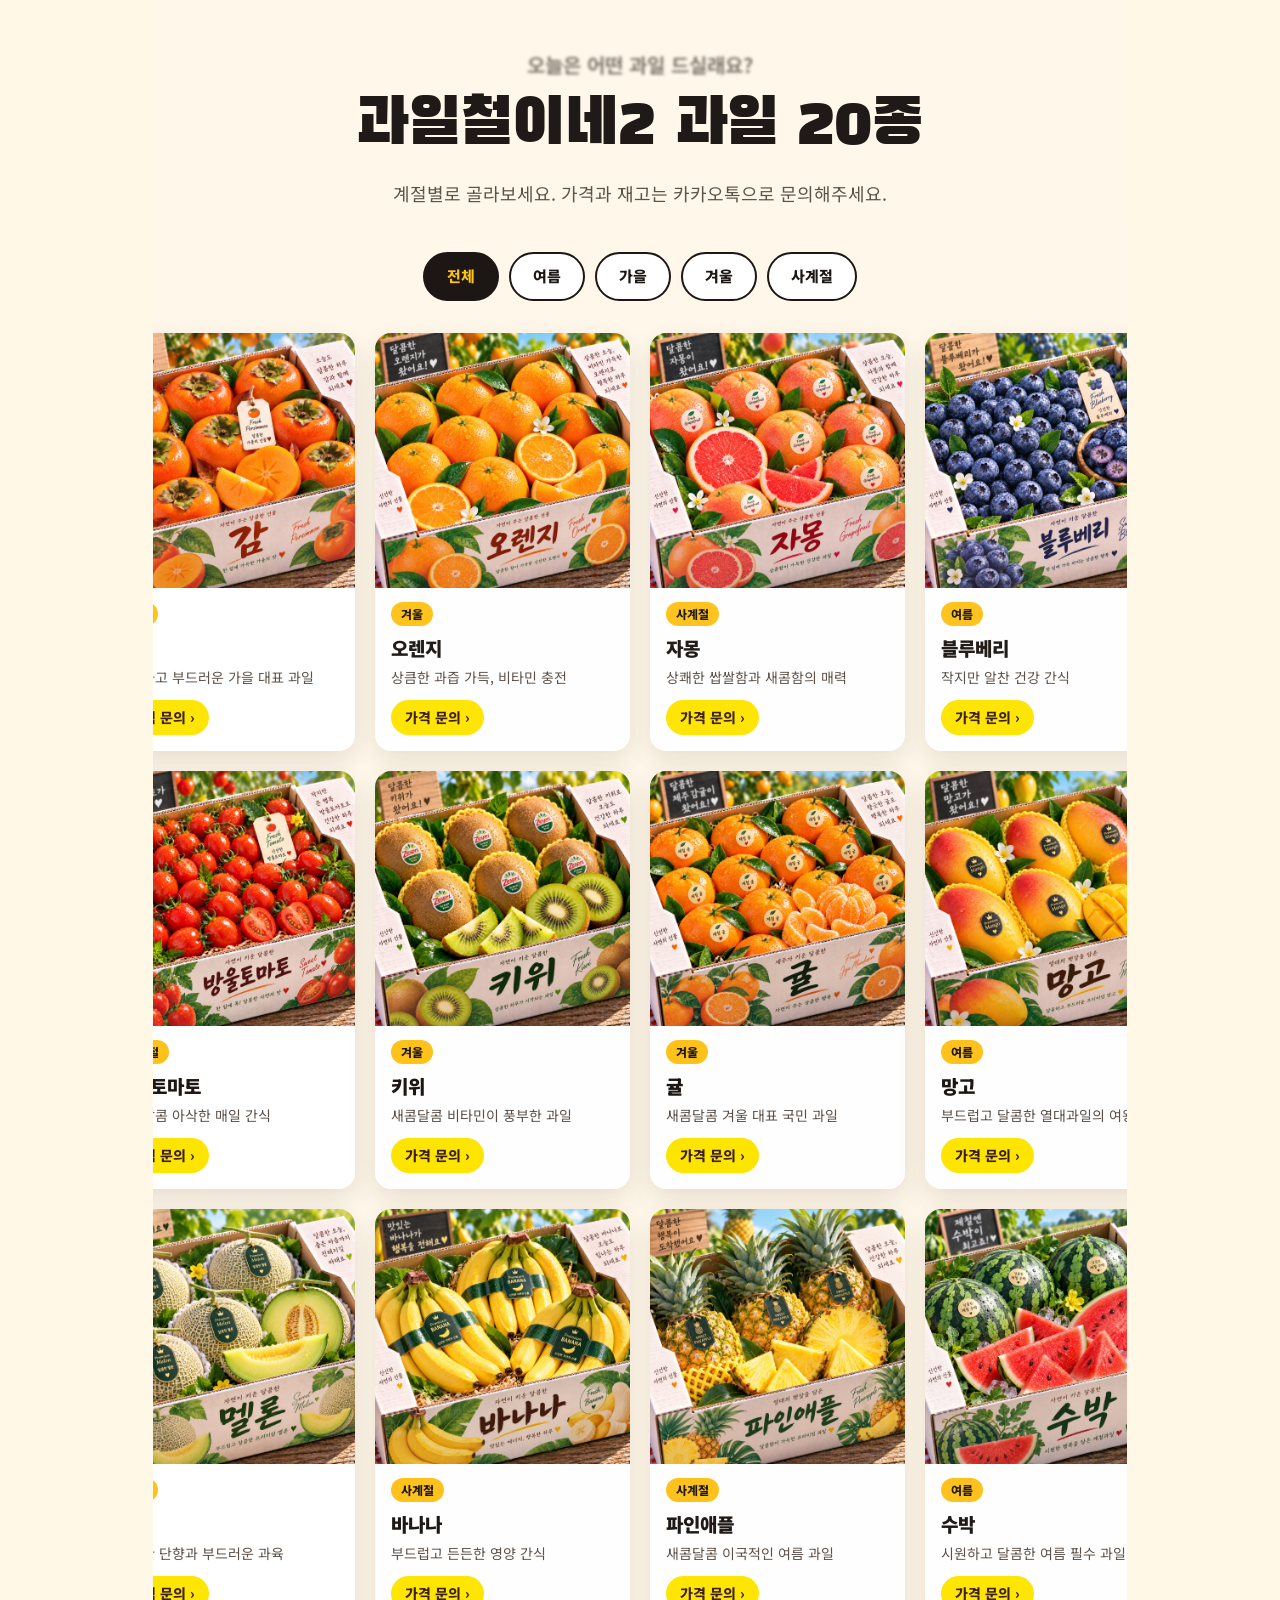
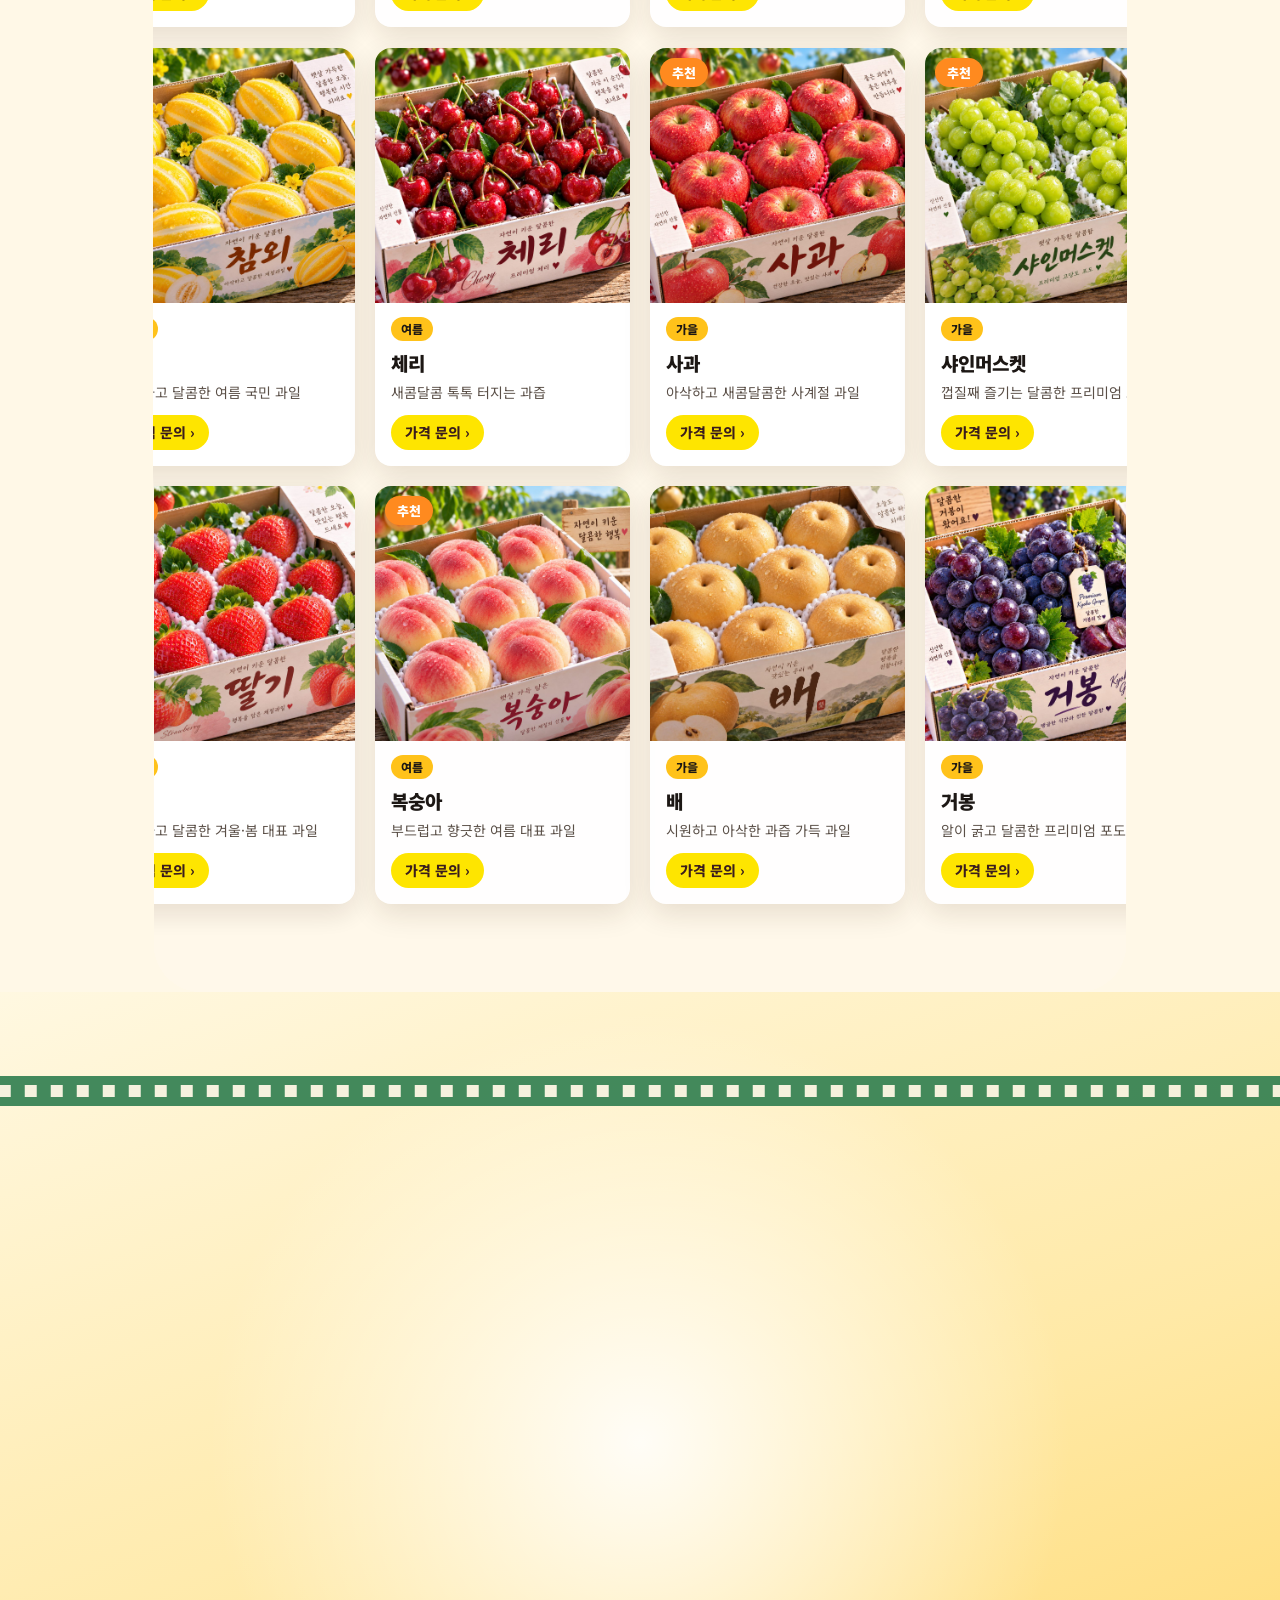
==== commit 57693972: "하단(푸터)에 사업자등록번호 칸 추가 (site-config.js의 businessNumber 입력 시 표시) Co-Authored-By: Claude Opus 5.5 <norep" ====
--- a/index.html
+++ b/index.html
@@ -368,6 +368,7 @@
     <p class="footer-info">
       <span id="footer-address-row" hidden>주소 <span id="footer-address"></span></span>
       <span id="footer-phone-row" hidden>전화 <a id="footer-phone" href="#"></a></span>
+      <span id="footer-biz-row" hidden>사업자등록번호 <span id="footer-biz"></span></span>
     </p>
     <p class="footer-bottom">© <span id="footer-year">2026</span> <span data-config="storeName">과일철이네2</span>. All rights reserved.</p>
   </div>
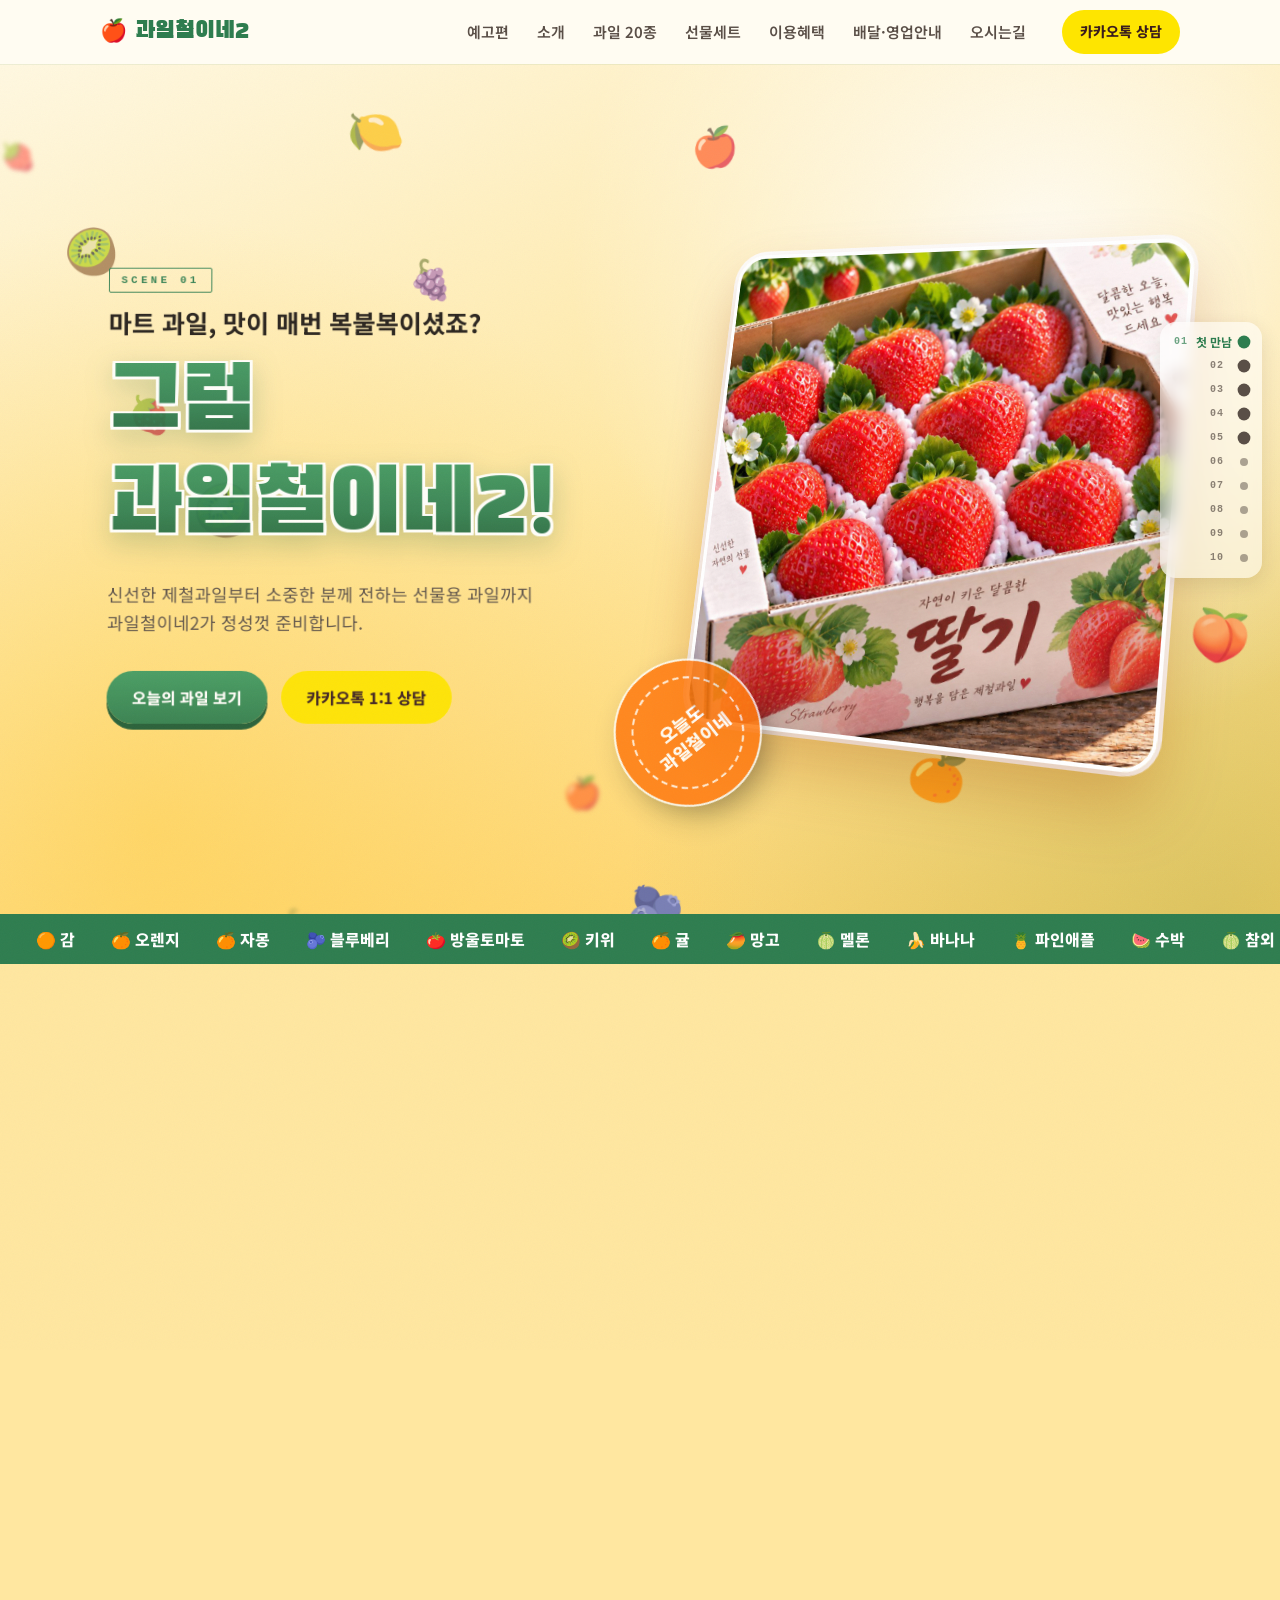
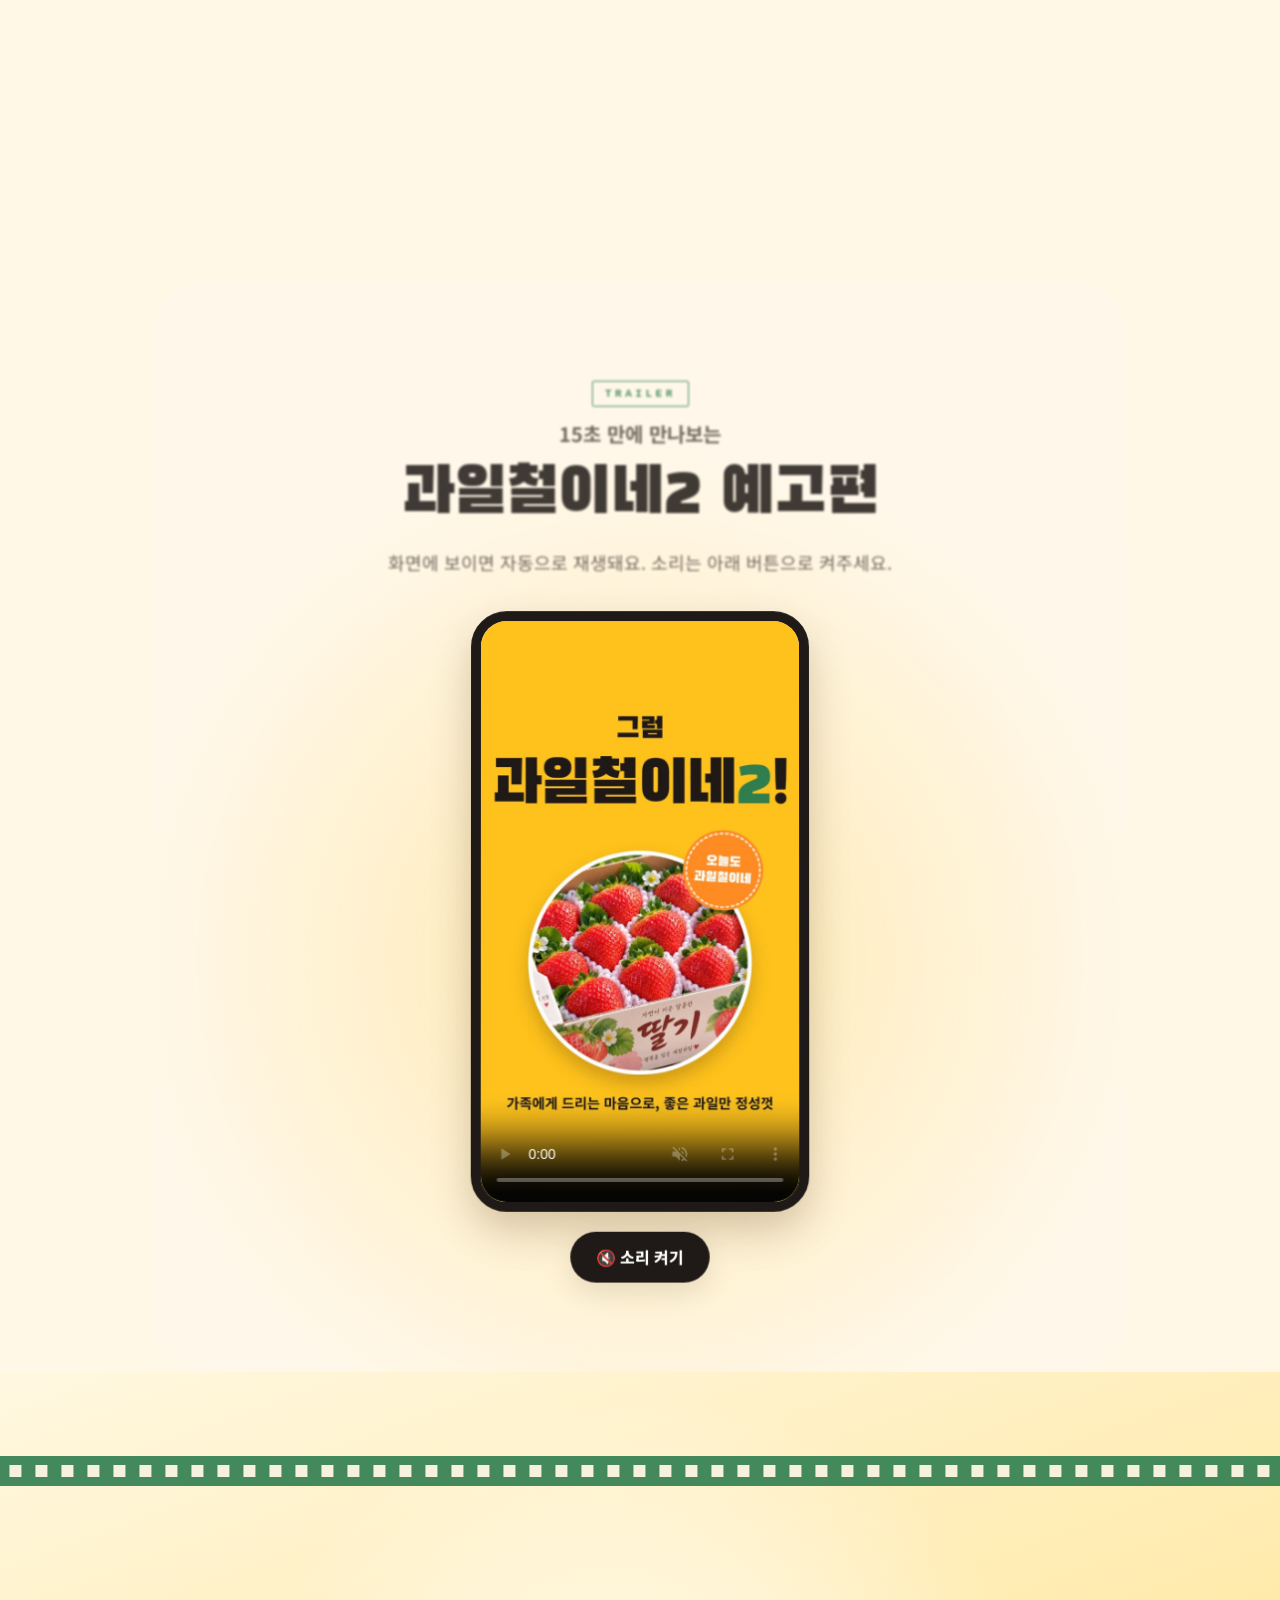
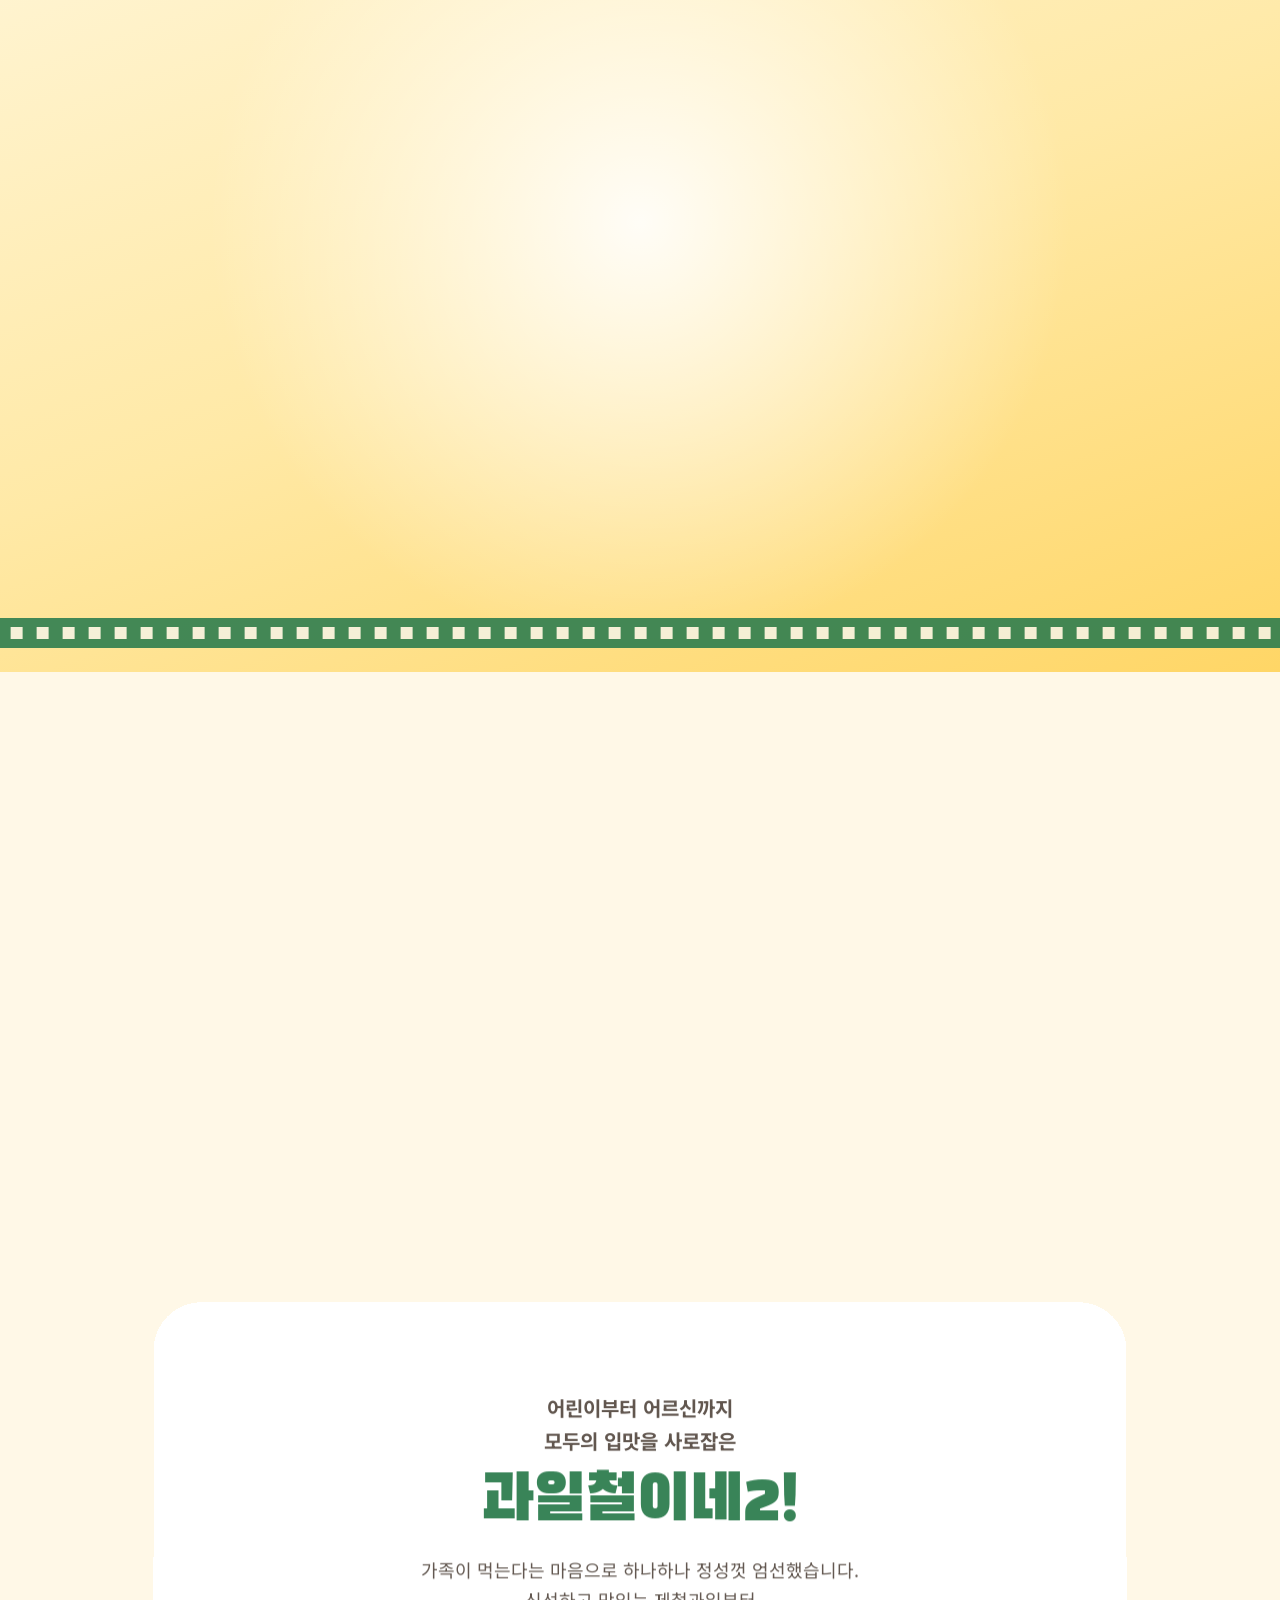
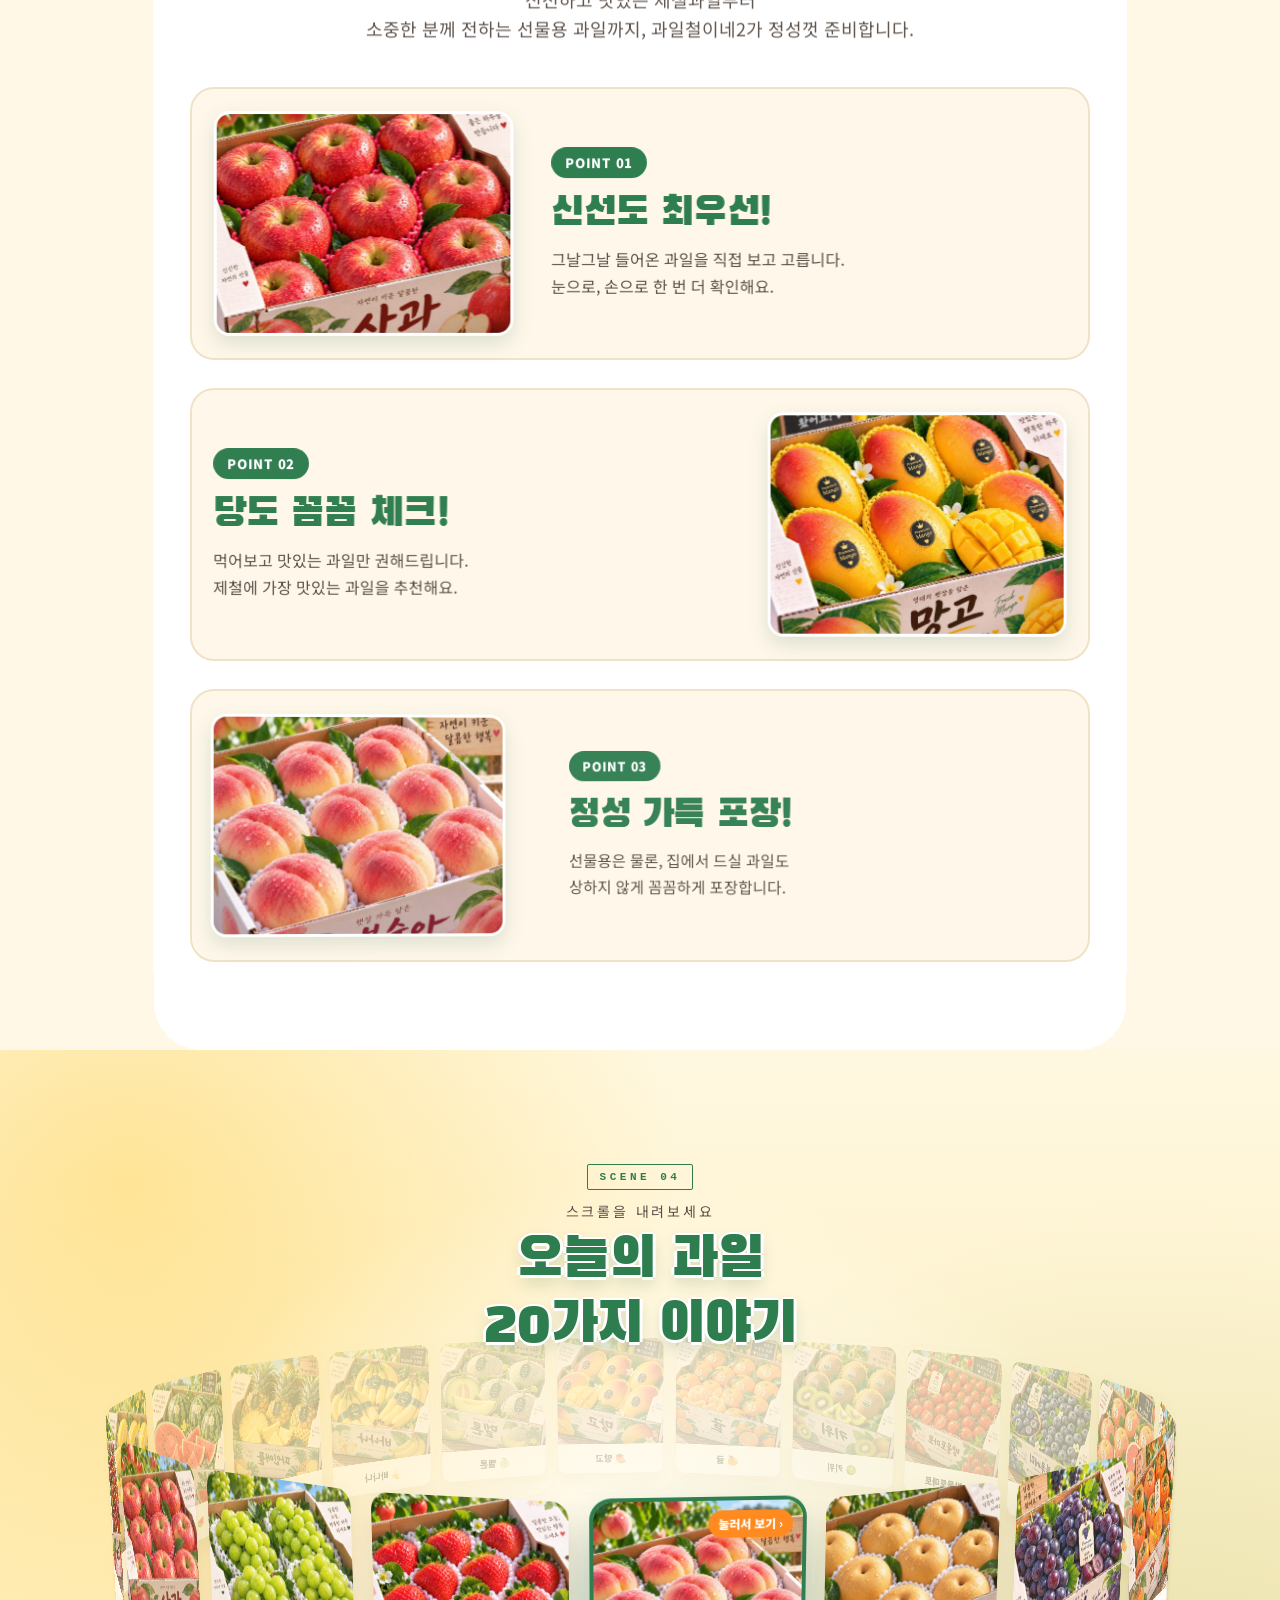
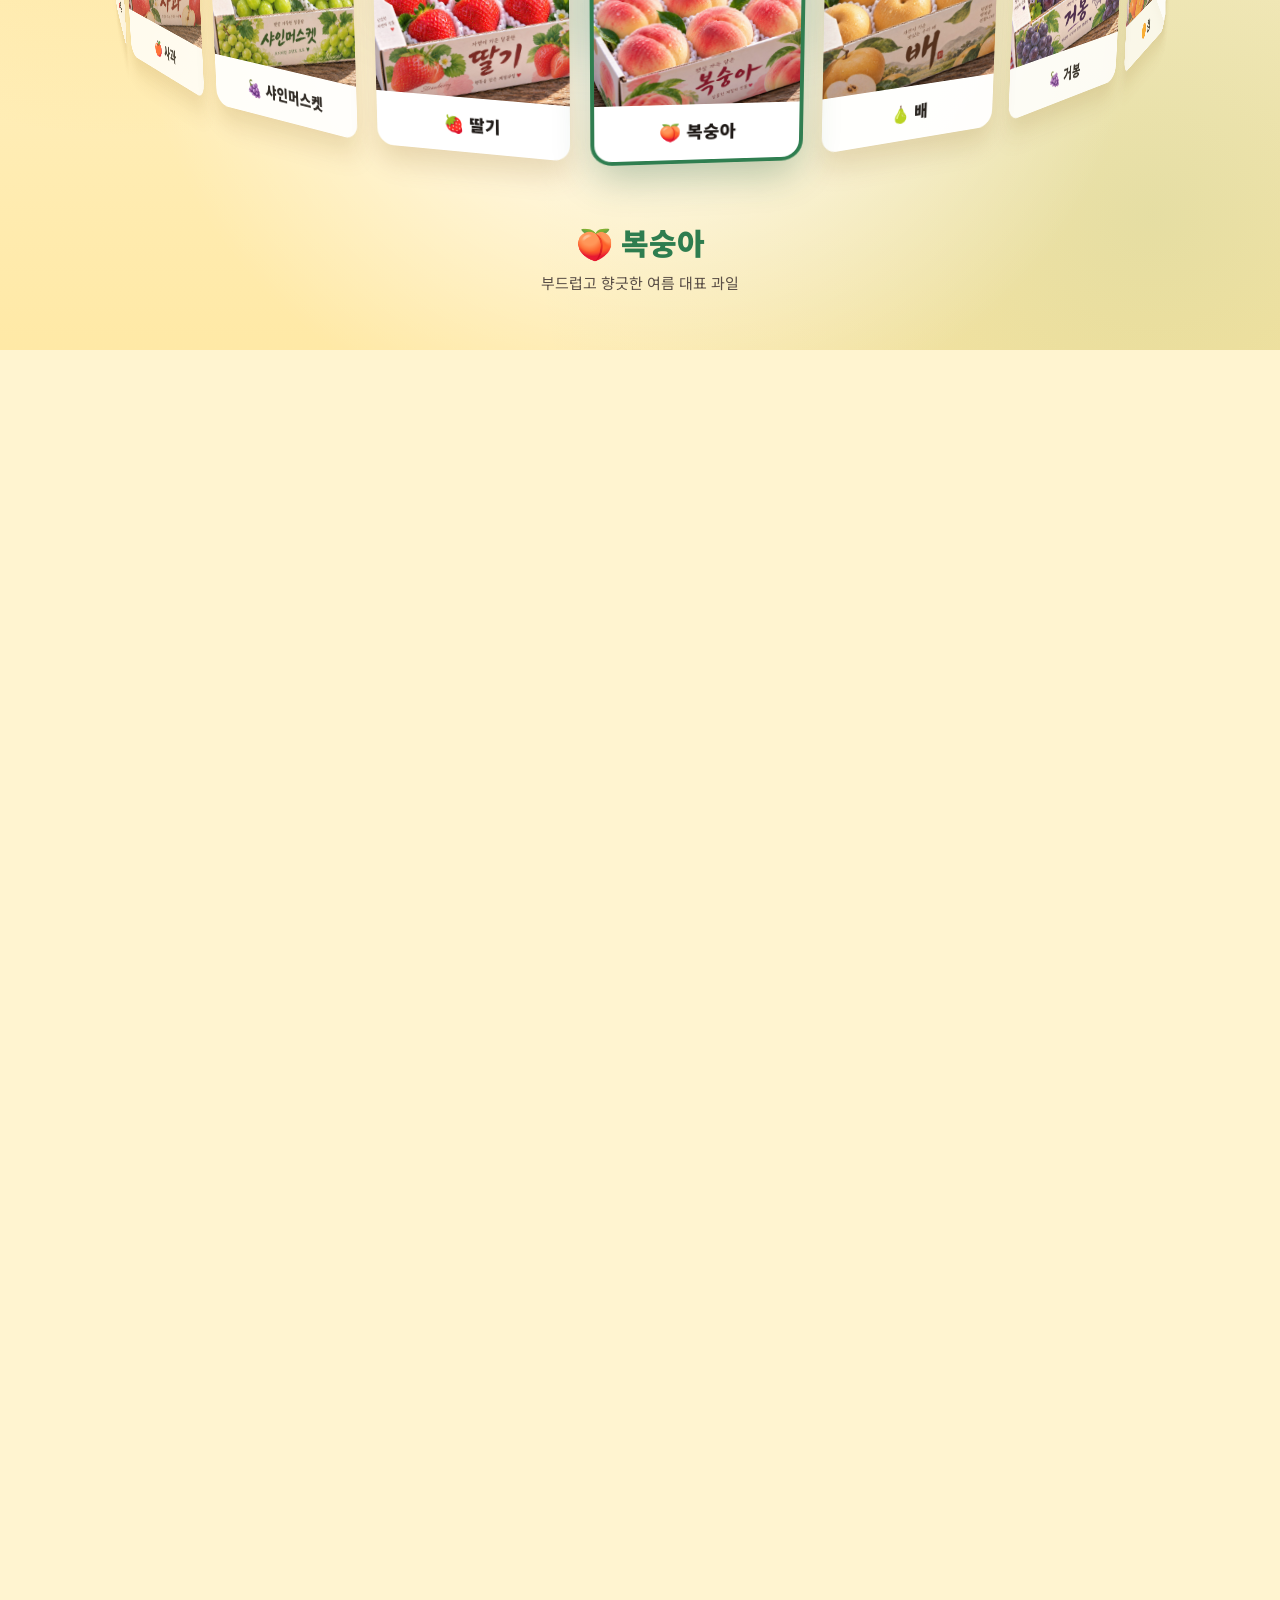
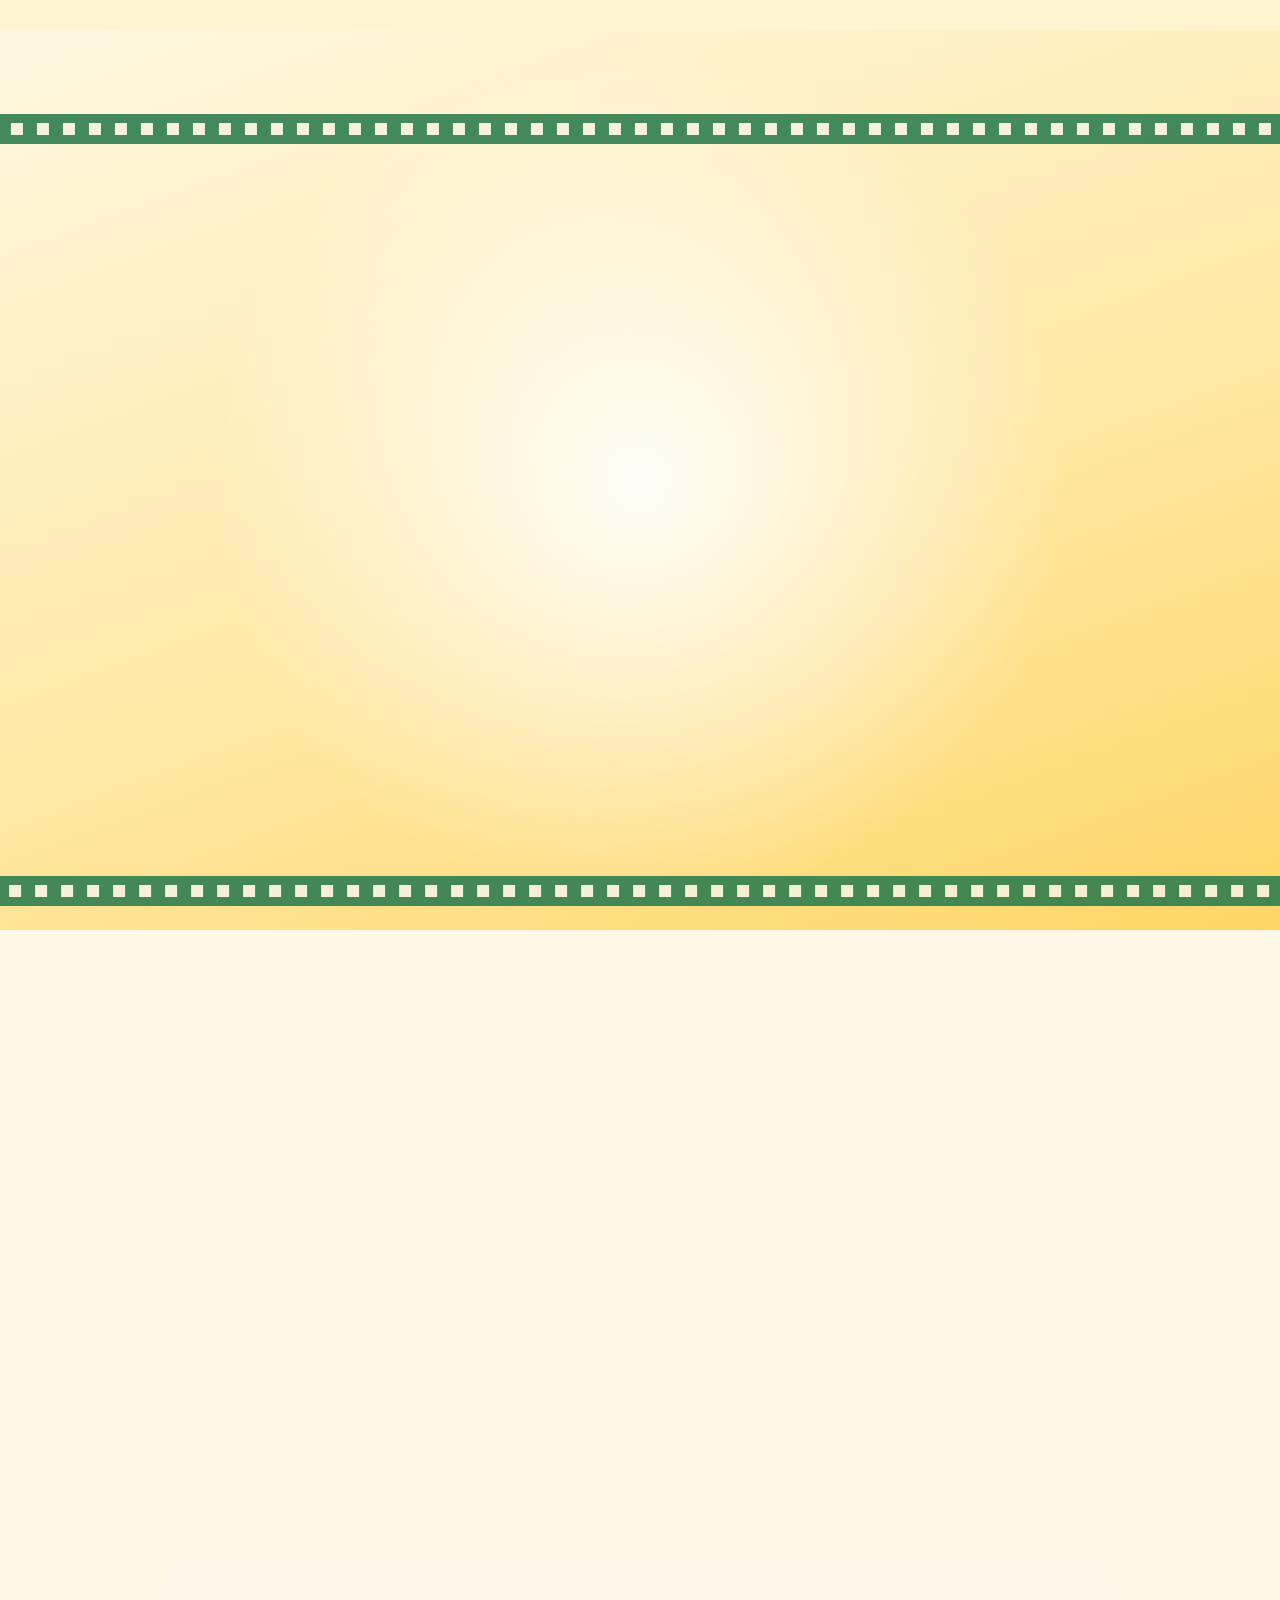
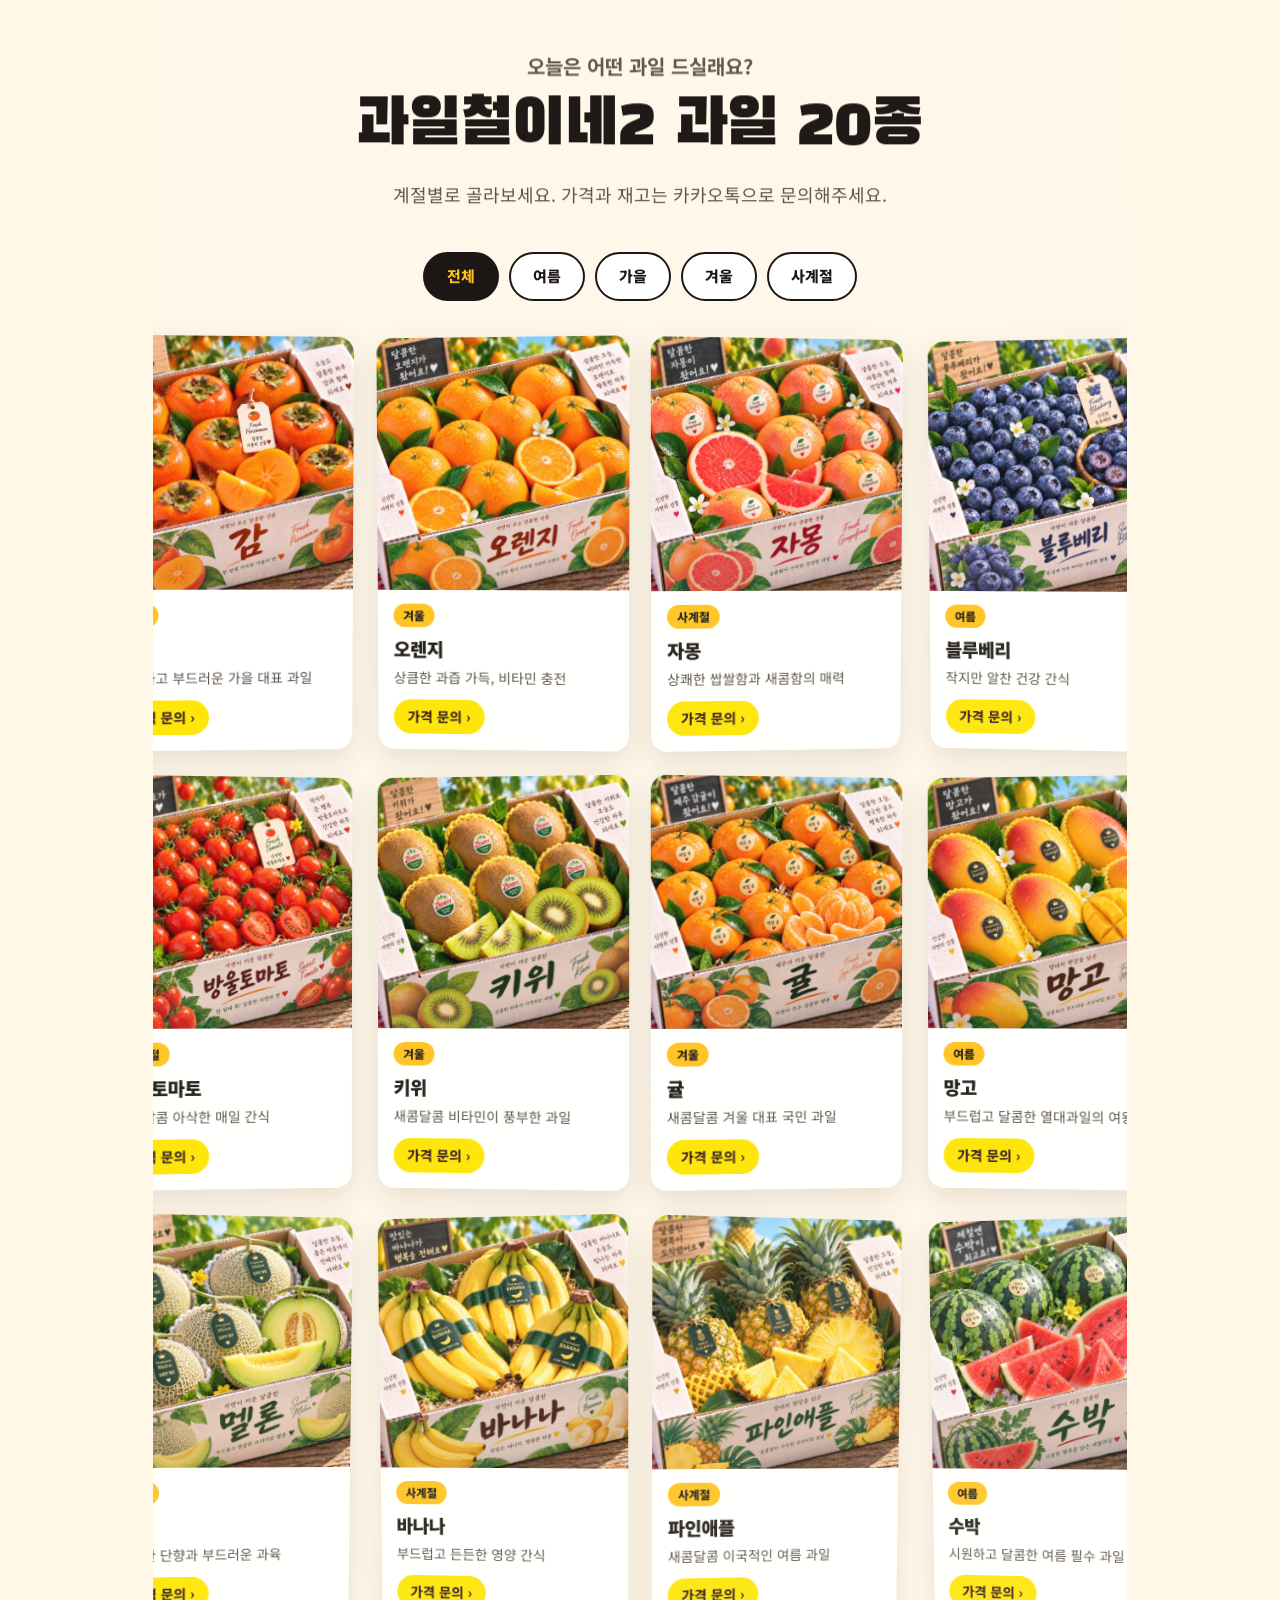
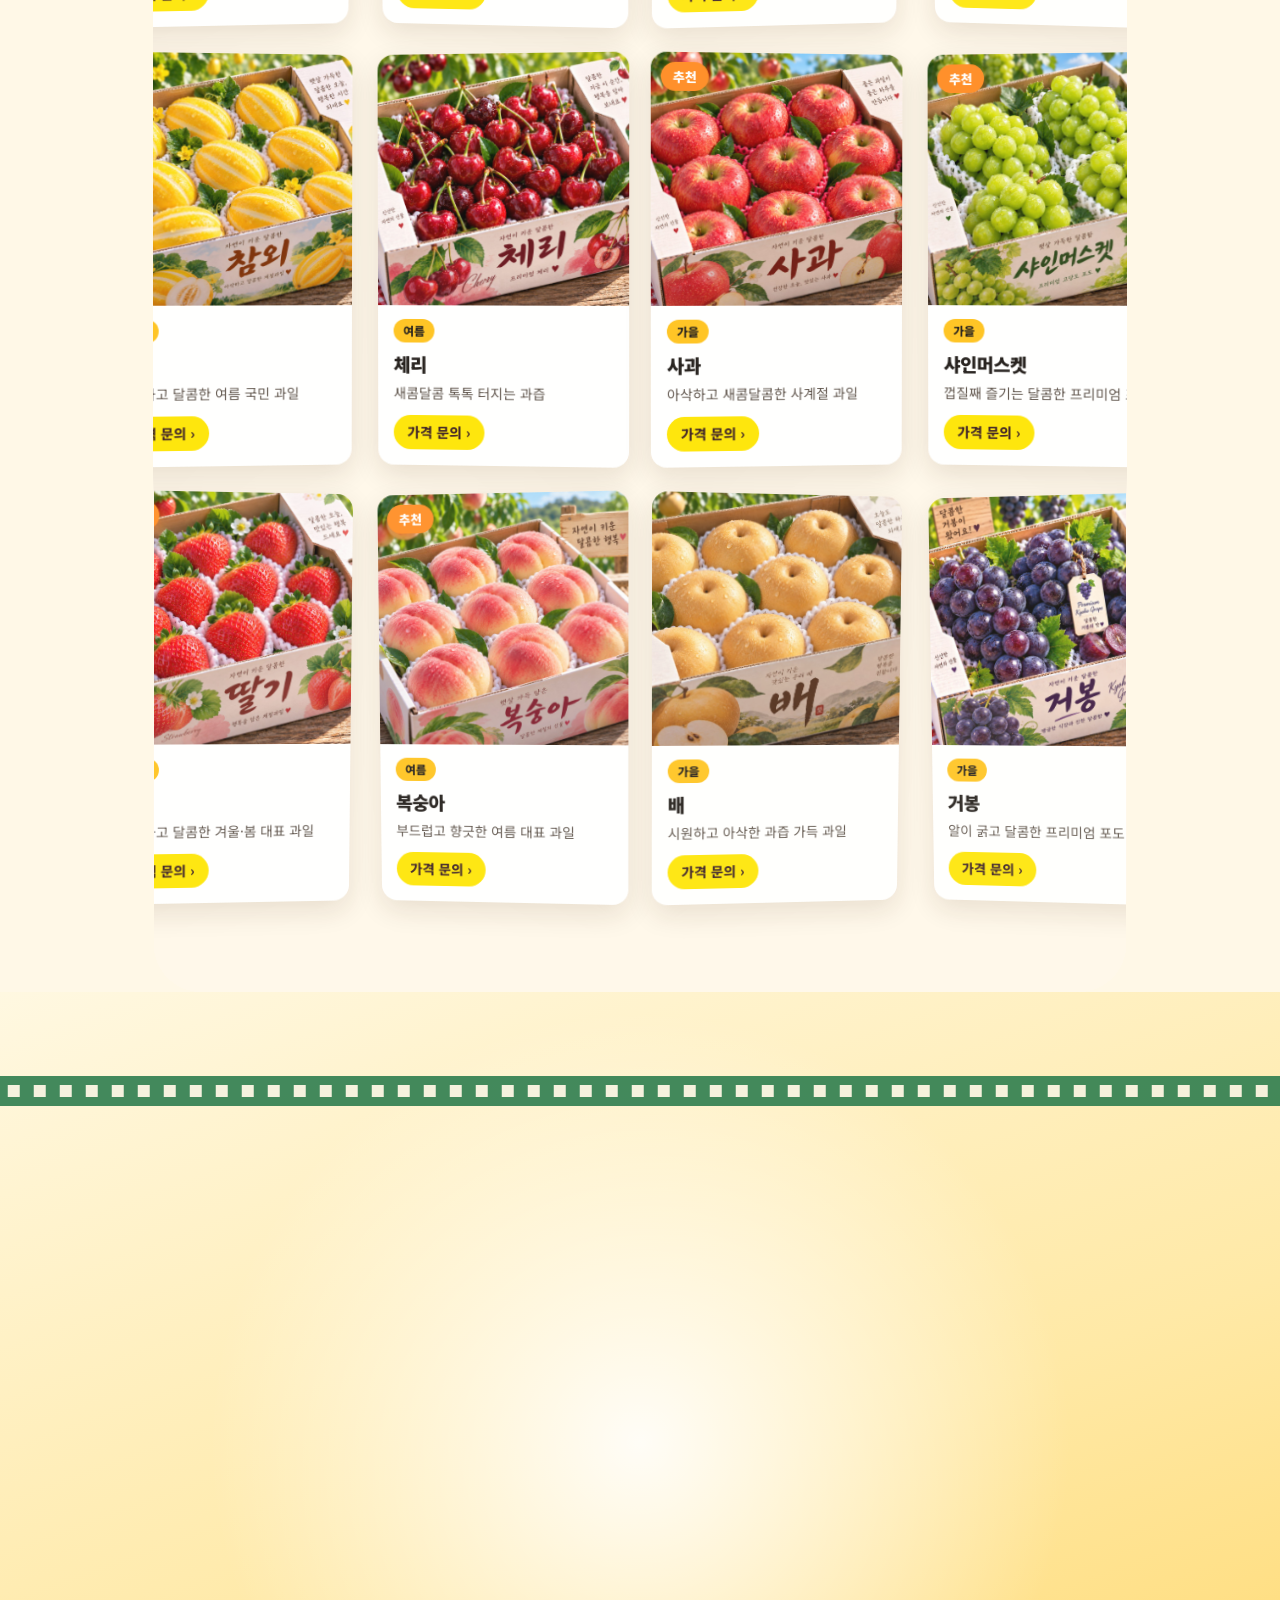
==== commit 8d6293c0: "하단에 사업자등록번호·대표자 입력 Co-Authored-By: Claude Opus 5.5 <noreply@anthropic.com> Claude-Session: https://c" ====
--- a/index.html
+++ b/index.html
@@ -368,6 +368,7 @@
     <p class="footer-info">
       <span id="footer-address-row" hidden>주소 <span id="footer-address"></span></span>
       <span id="footer-phone-row" hidden>전화 <a id="footer-phone" href="#"></a></span>
+      <span id="footer-owner-row" hidden>대표 <span id="footer-owner"></span></span>
       <span id="footer-biz-row" hidden>사업자등록번호 <span id="footer-biz"></span></span>
     </p>
     <p class="footer-bottom">© <span id="footer-year">2026</span> <span data-config="storeName">과일철이네2</span>. All rights reserved.</p>
